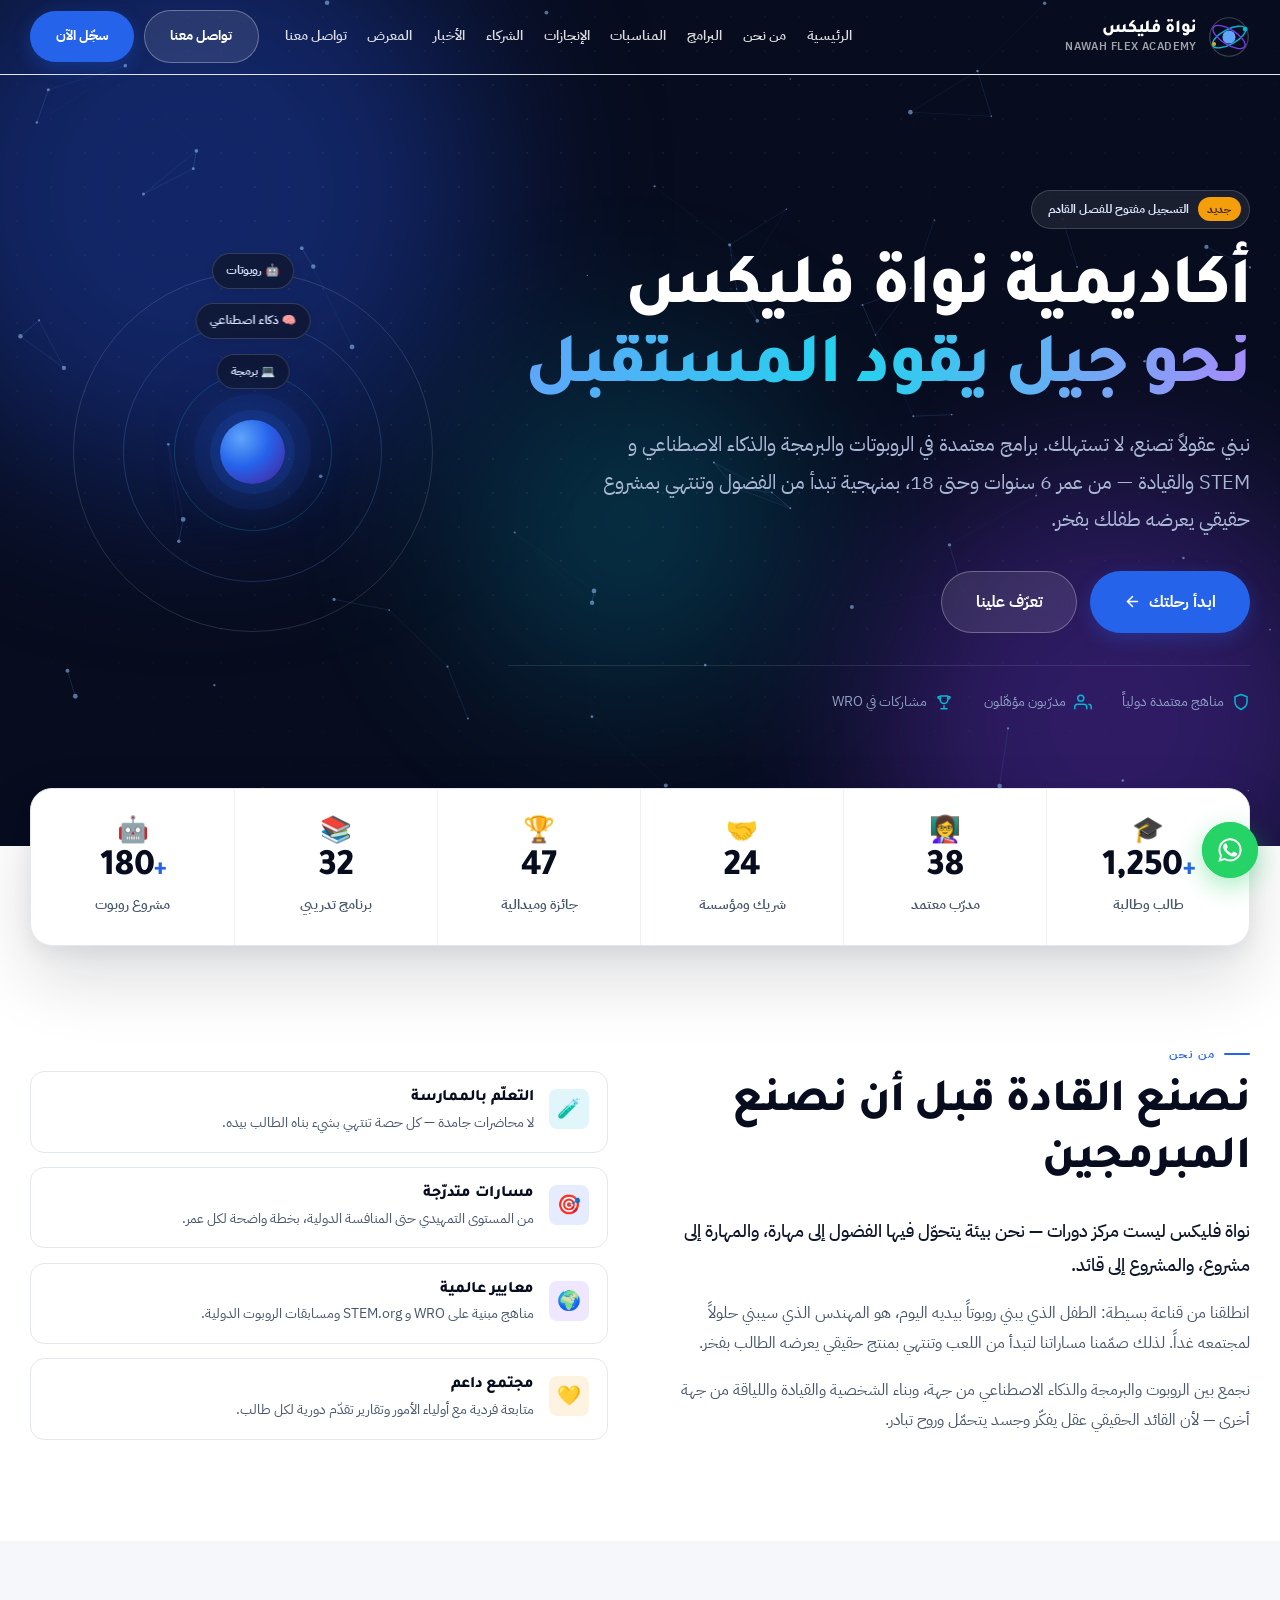
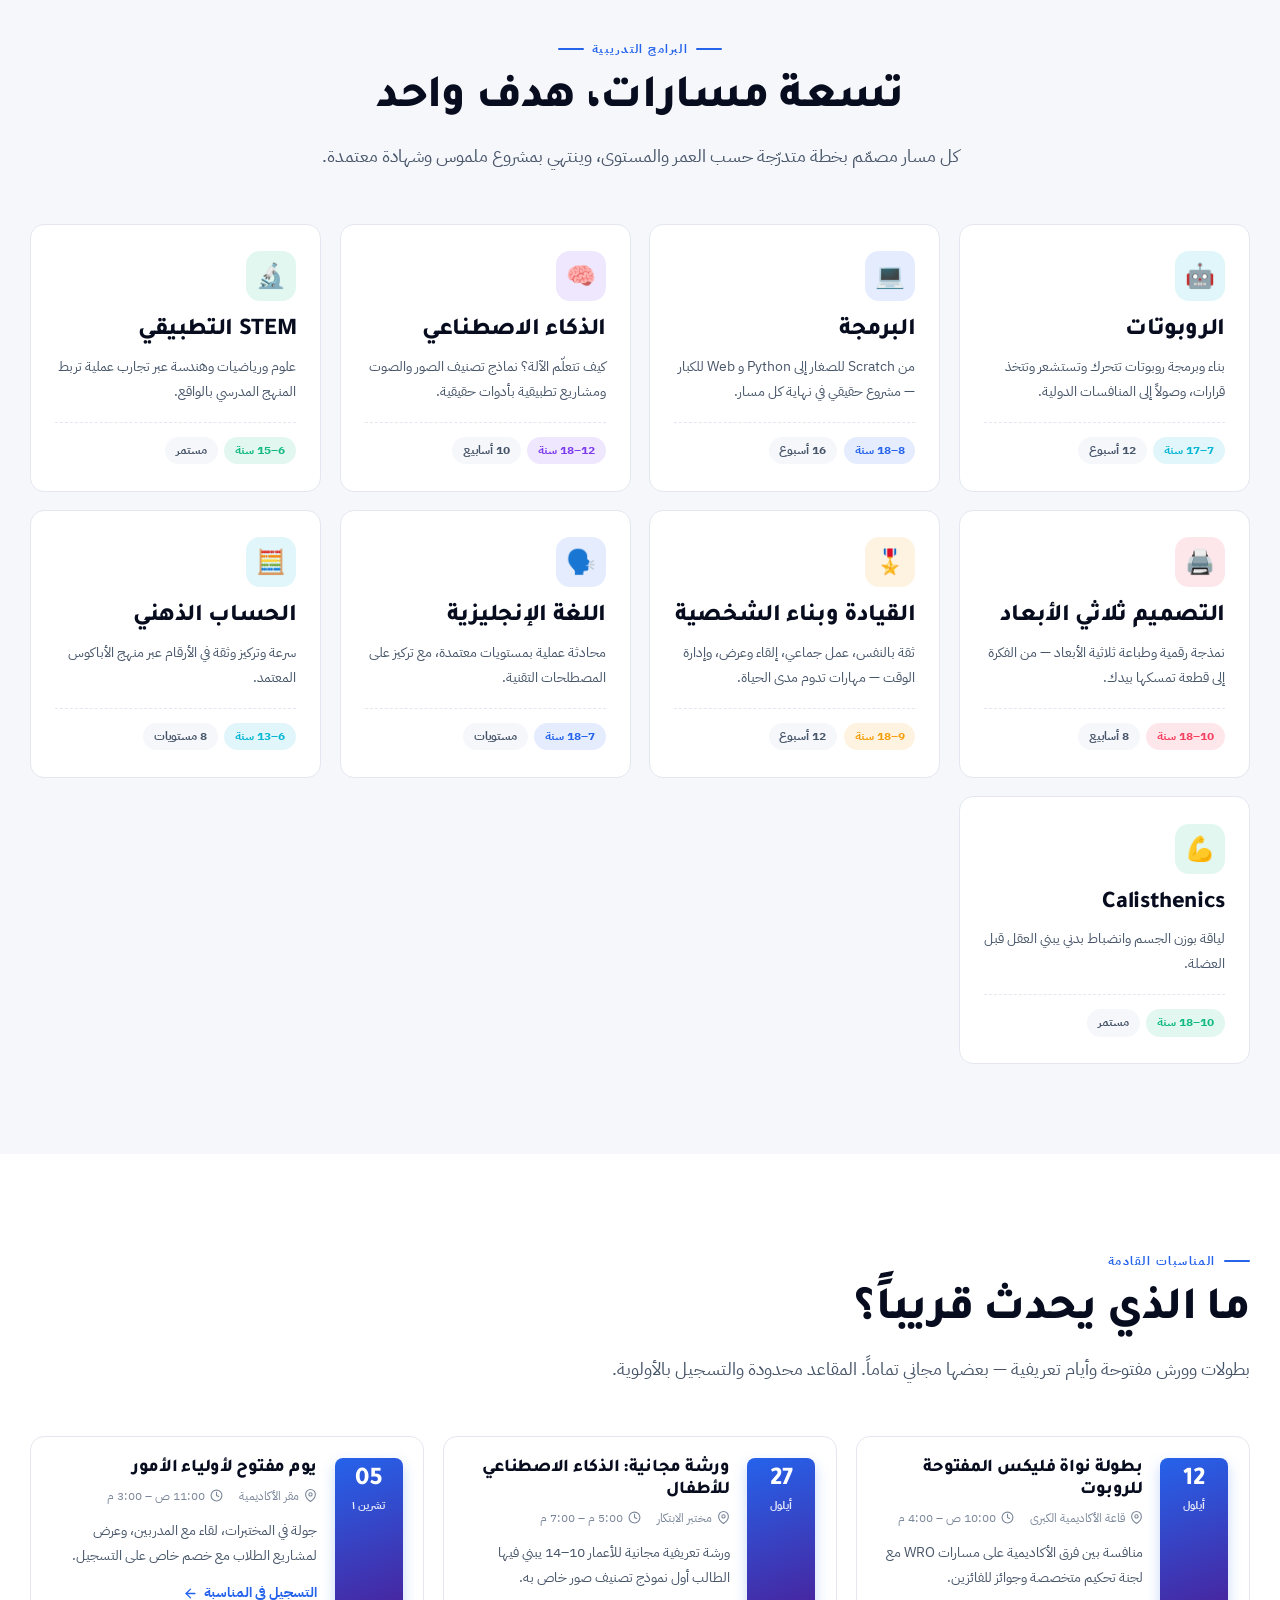
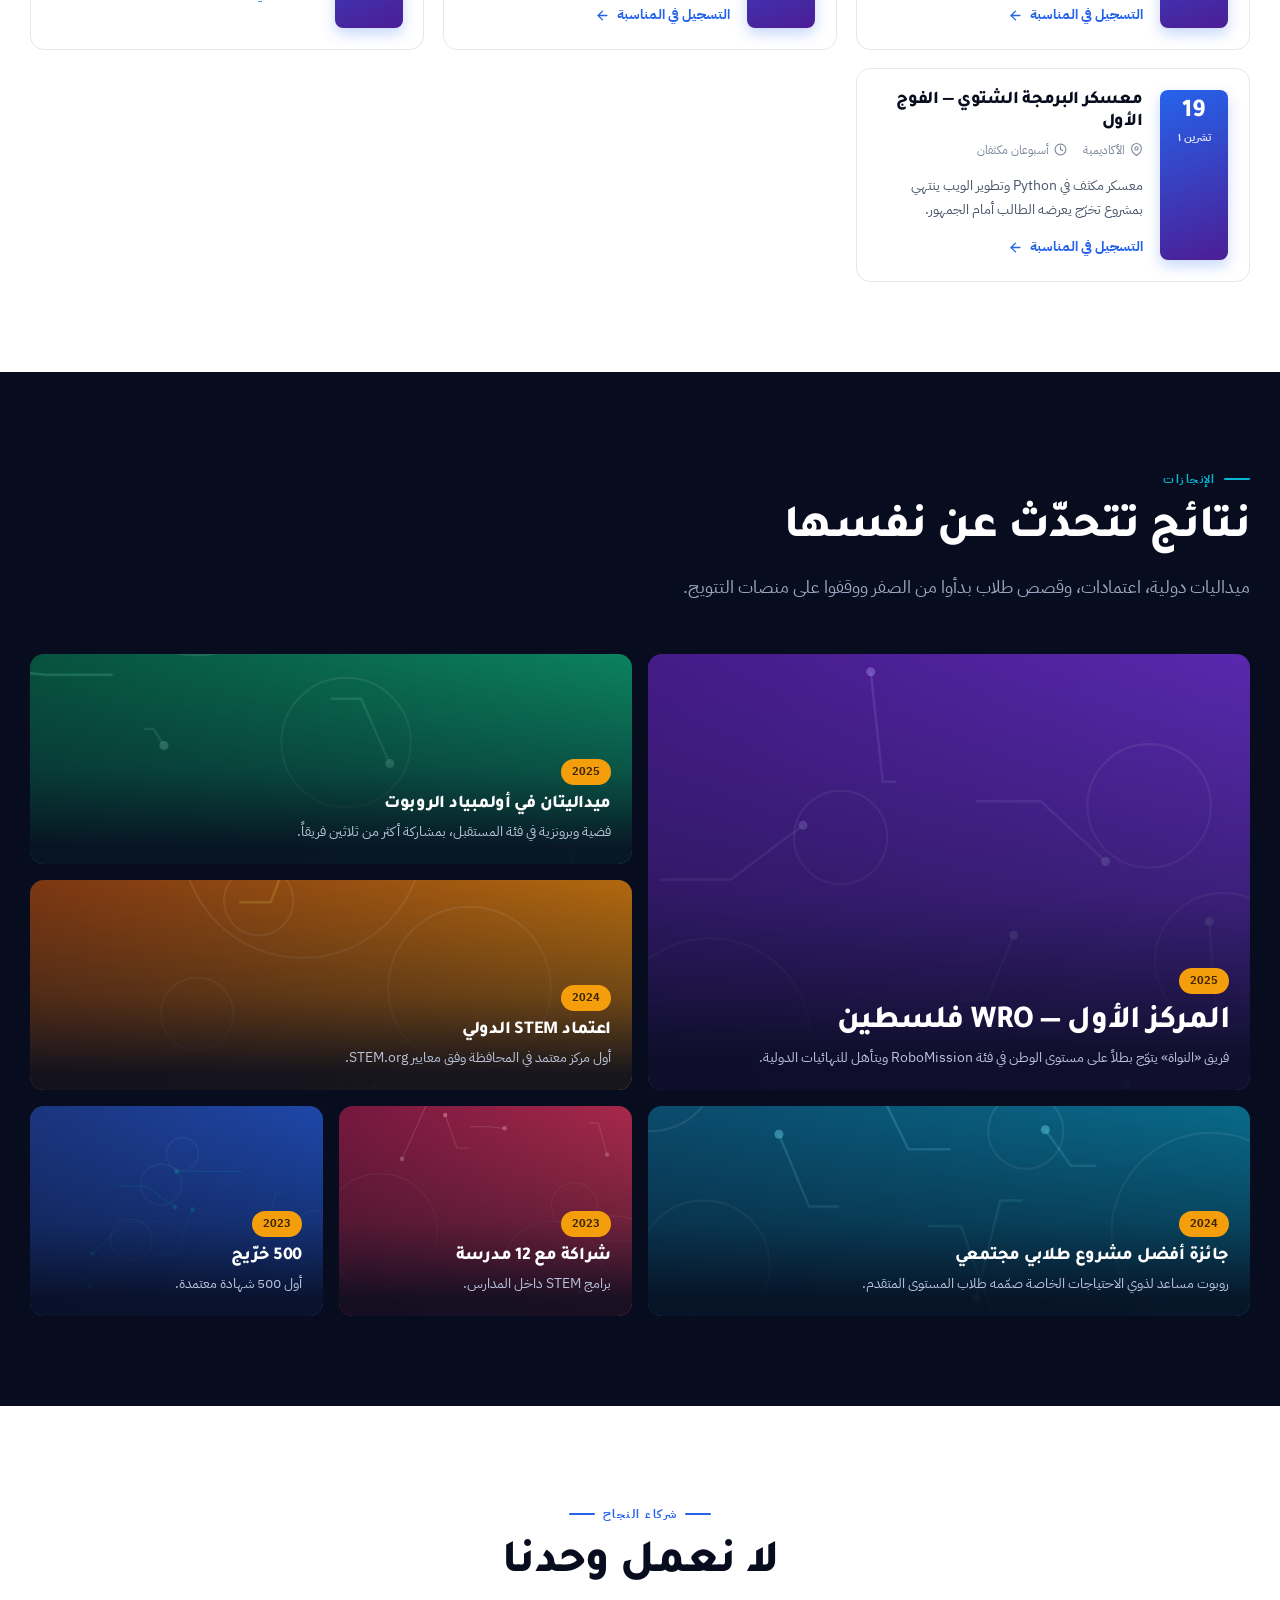
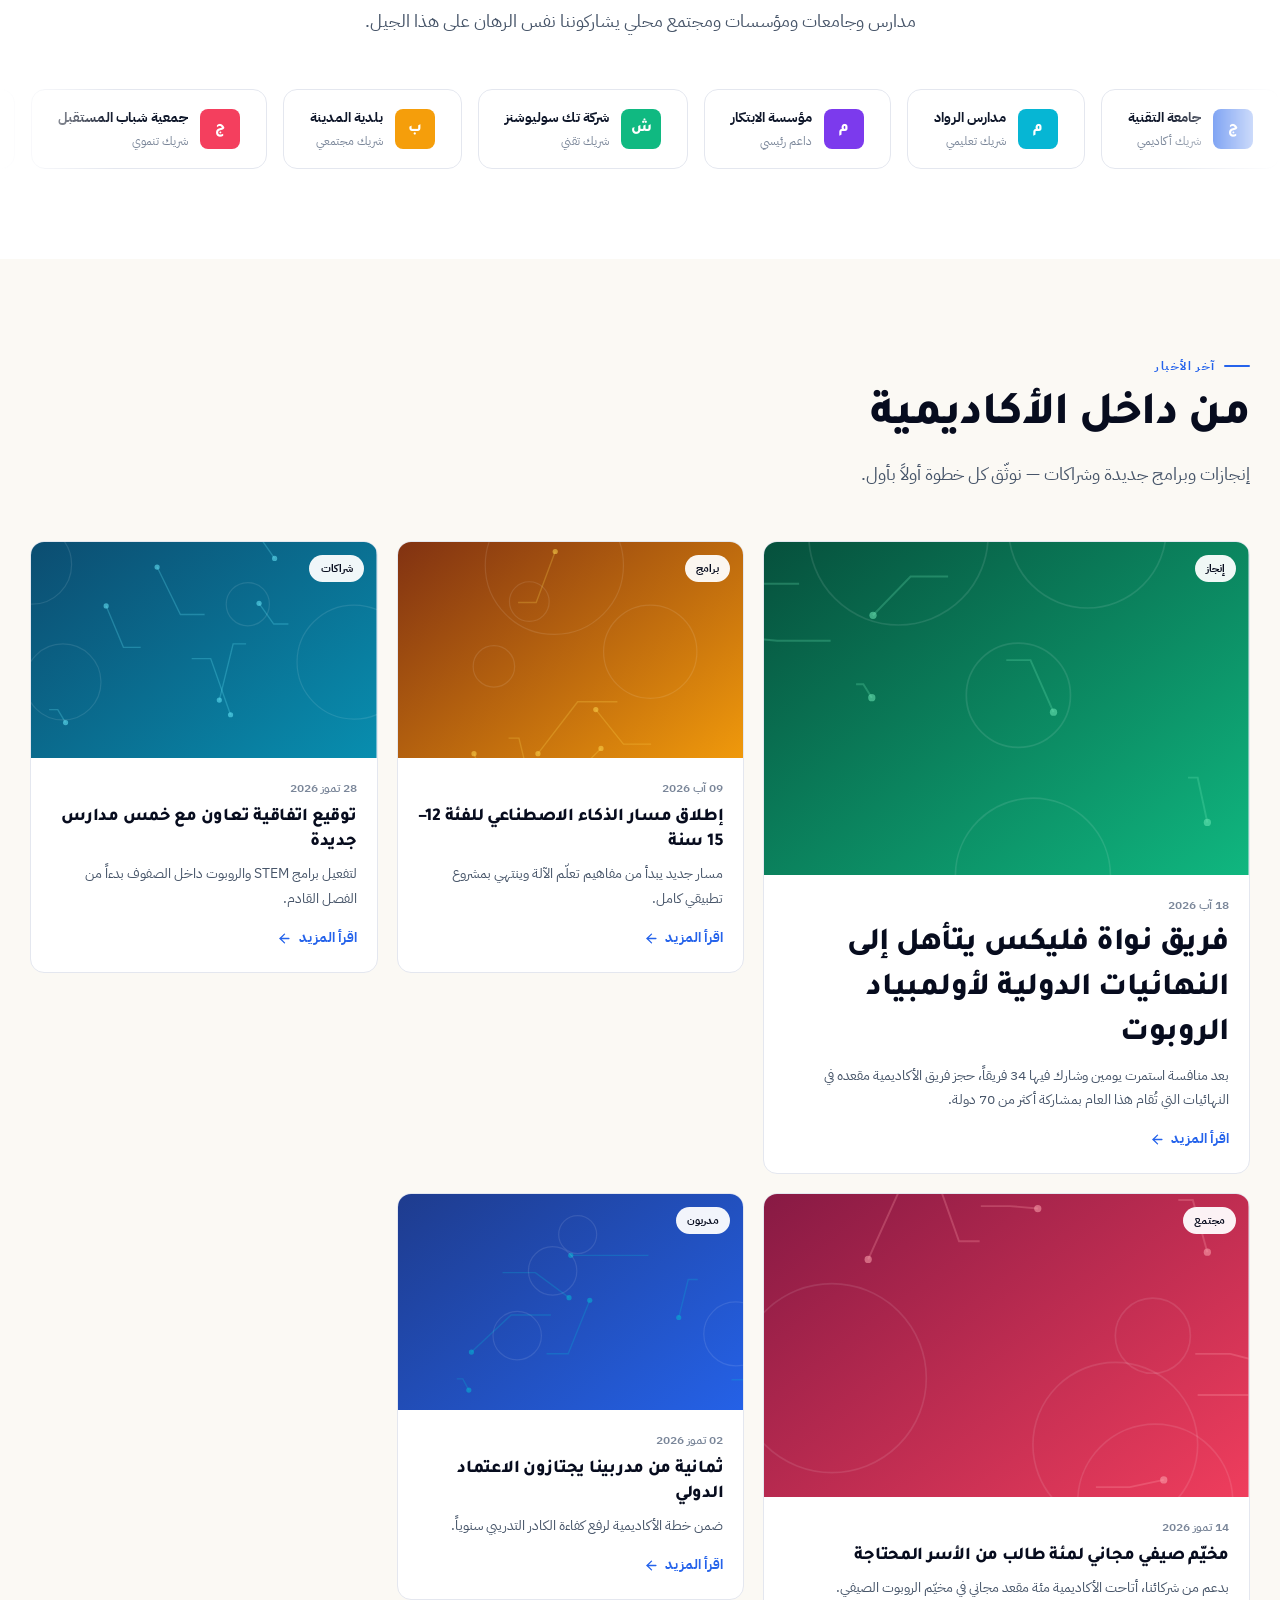
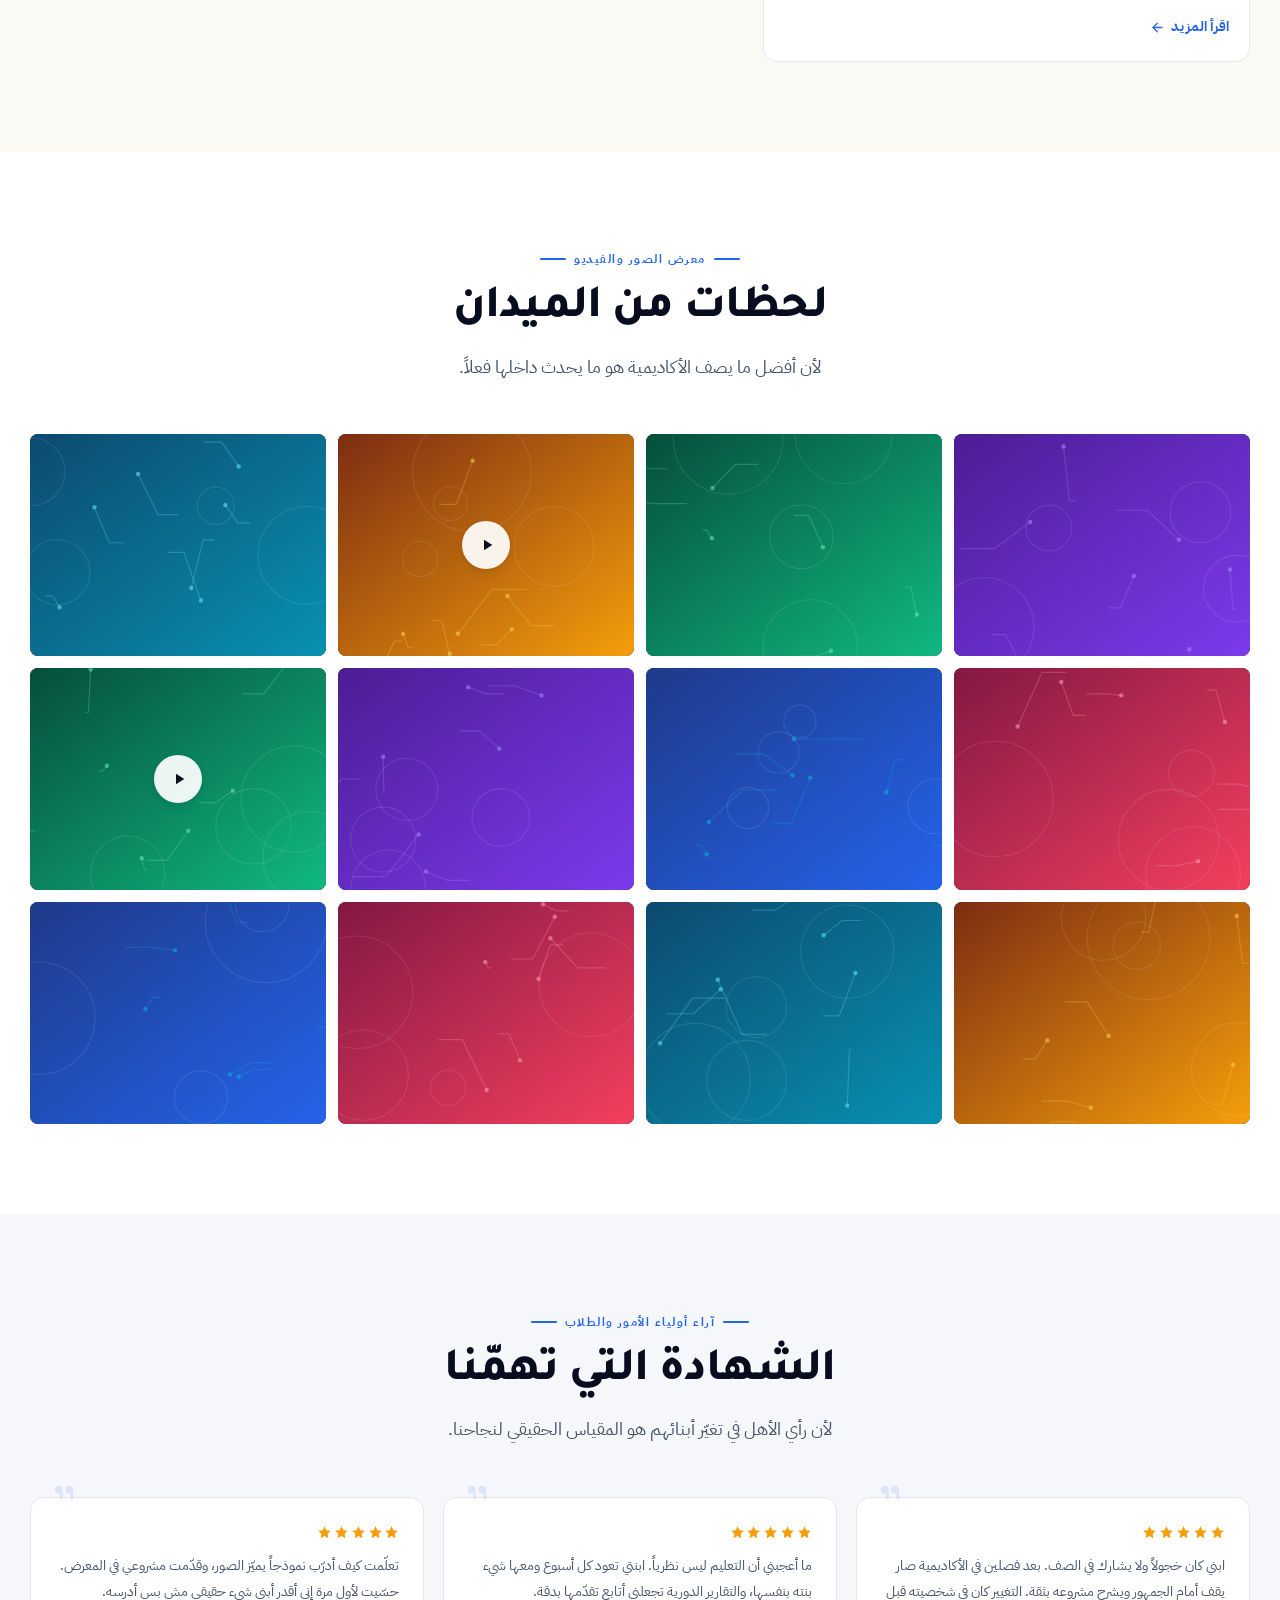
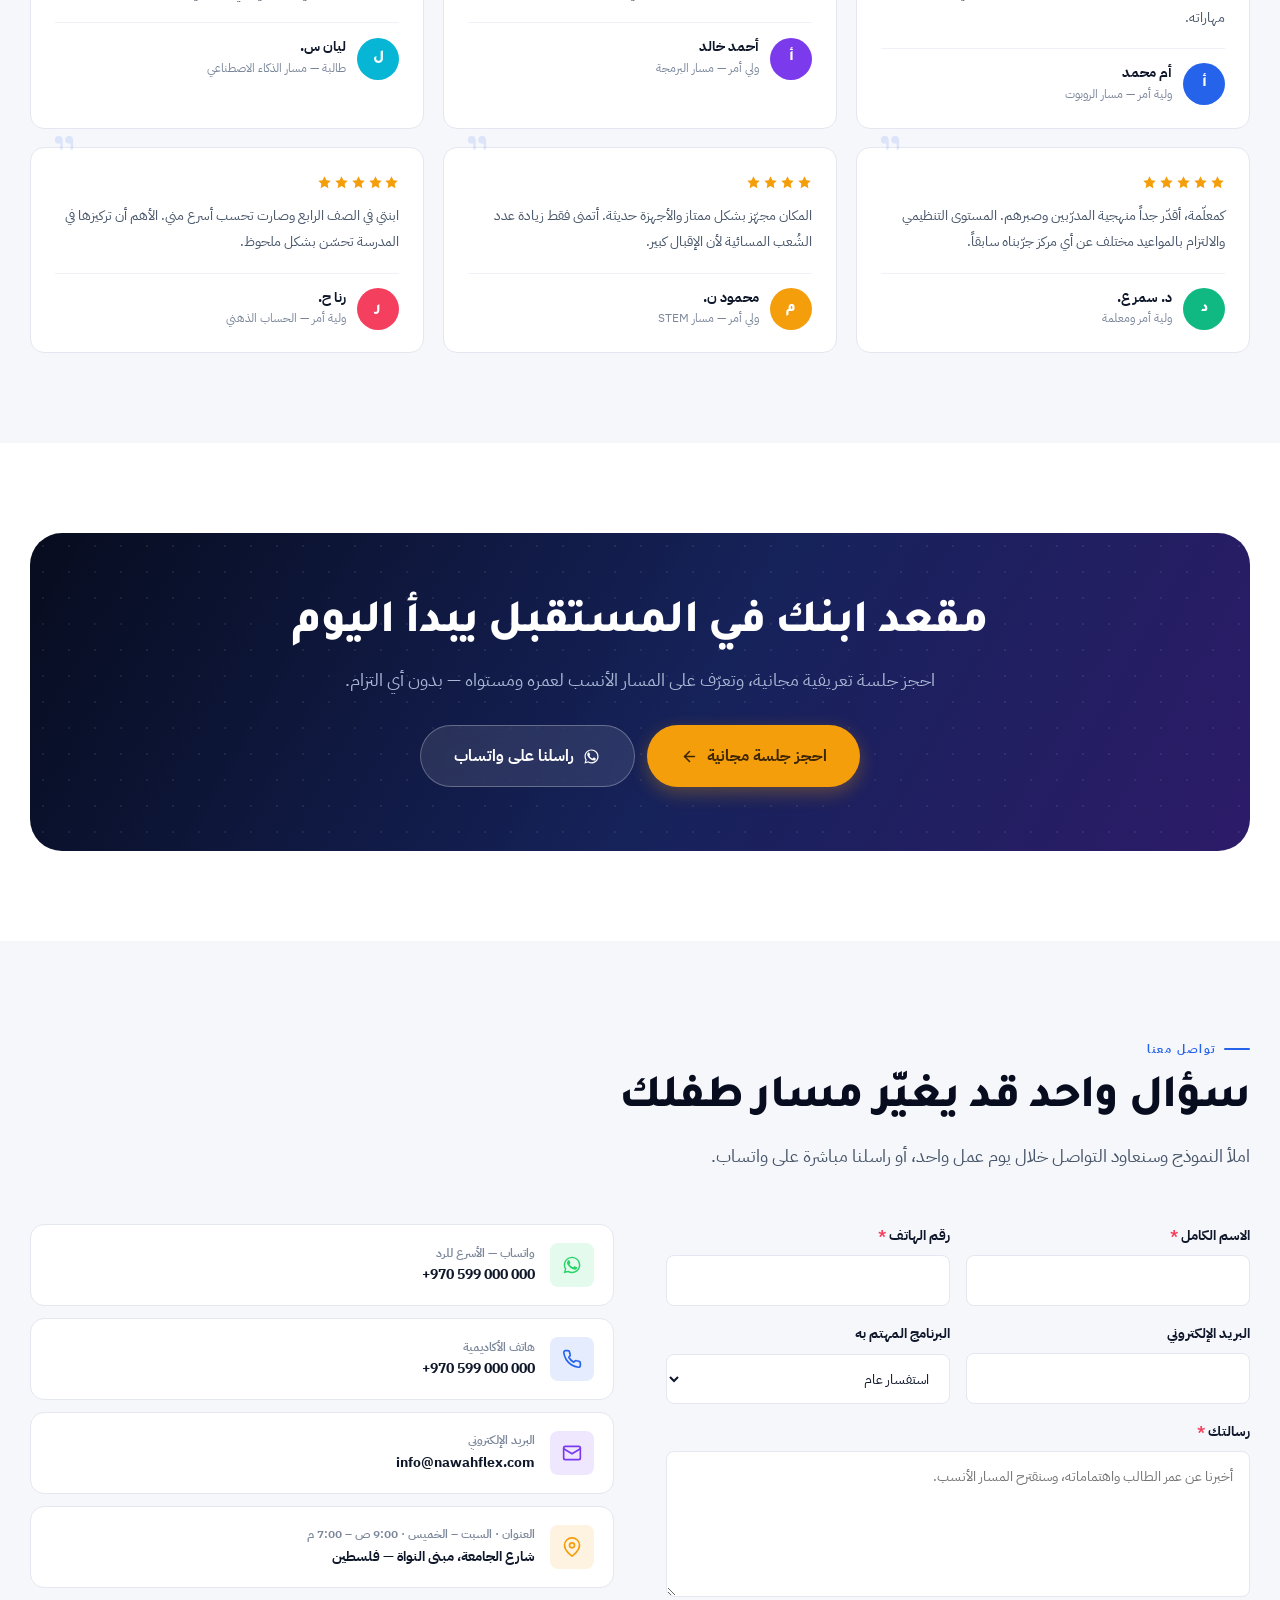
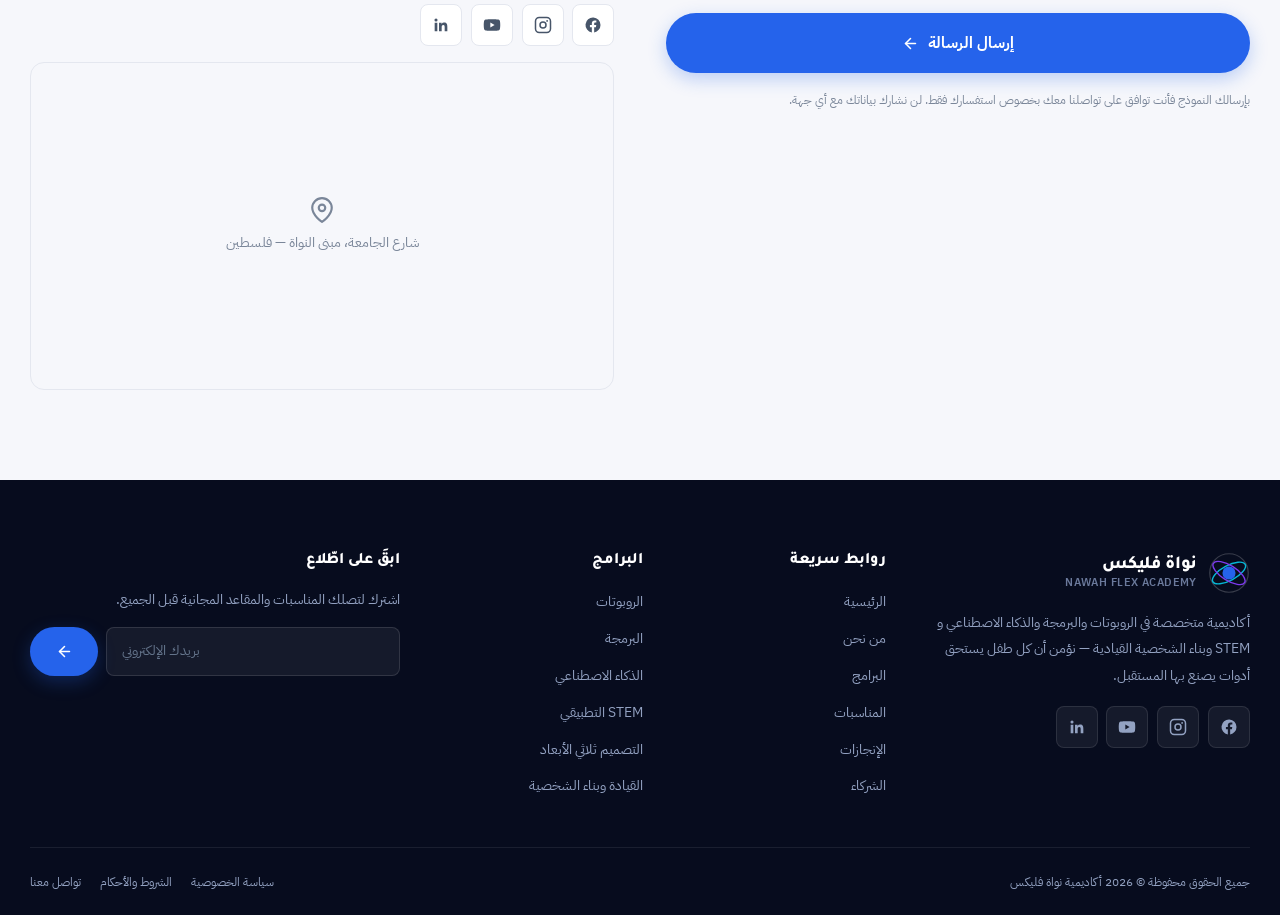
==== site/index.html @ 78dfb11b "feat: الموقع التعريفي لأكاديمية نواة فليكس واجهة تعريفية عربية (RTL) بروح المجلة، مبنية بـ HTML/CSS/" ====
<!DOCTYPE html>
<html lang="ar" dir="rtl">
<head>
<meta charset="UTF-8">
<meta name="viewport" content="width=device-width, initial-scale=1, viewport-fit=cover">
<meta name="theme-color" content="#070C1E">

<title>أكاديمية نواة فليكس — الروبوت والبرمجة والذكاء الاصطناعي وصناعة القادة</title>
<meta name="description" content="أكاديمية نواة فليكس: برامج تدريبية معتمدة في الروبوتات والبرمجة والذكاء الاصطناعي و STEM والقيادة للأعمار 6–18 سنة. تعلّم بالممارسة، مسارات متدرّجة، ومشاركات في المسابقات الدولية.">
<meta name="keywords" content="أكاديمية نواة فليكس, روبوت للأطفال, تعليم البرمجة, الذكاء الاصطناعي للأطفال, STEM, WRO, الحساب الذهني, دورات تدريبية">
<link rel="canonical" href="https://nawahflex.com/">

<!-- المشاركة على واتساب وفيسبوك -->
<meta property="og:type" content="website">
<meta property="og:site_name" content="أكاديمية نواة فليكس">
<meta property="og:locale" content="ar_AR">
<meta property="og:title" content="أكاديمية نواة فليكس — نحو جيل يقود المستقبل">
<meta property="og:description" content="برامج معتمدة في الروبوتات والبرمجة والذكاء الاصطناعي والقيادة للأعمار 6–18 سنة.">
<meta property="og:url" content="https://nawahflex.com/">
<meta property="og:image" content="https://nawahflex.com/assets/og-cover.png">
<meta property="og:image:width" content="1200">
<meta property="og:image:height" content="630">
<meta name="twitter:card" content="summary_large_image">

<link rel="icon" href="assets/favicon.svg" type="image/svg+xml">
<link rel="apple-touch-icon" href="assets/favicon.svg">
<link rel="manifest" href="manifest.webmanifest">

<link rel="preconnect" href="https://fonts.googleapis.com">
<link rel="preconnect" href="https://fonts.gstatic.com" crossorigin>
<link href="https://fonts.googleapis.com/css2?family=IBM+Plex+Sans+Arabic:wght@300;400;500;600;700&family=Tajawal:wght@500;700;800;900&display=swap" rel="stylesheet">

<link rel="stylesheet" href="css/tokens.css">
<link rel="stylesheet" href="css/style.css">

<!-- بيانات منظّمة لمحركات البحث -->
<script type="application/ld+json">
{
  "@context": "https://schema.org",
  "@type": "EducationalOrganization",
  "name": "أكاديمية نواة فليكس",
  "alternateName": "Nawah Flex Academy",
  "url": "https://nawahflex.com/",
  "logo": "https://nawahflex.com/assets/favicon.svg",
  "description": "أكاديمية متخصصة في الروبوتات والبرمجة والذكاء الاصطناعي و STEM والقيادة للأعمار 6–18 سنة.",
  "slogan": "نحو جيل يقود المستقبل بالتكنولوجيا والابتكار"
}
</script>
</head>
<body>

<!-- ===== مكتبة الأيقونات ===== -->
<svg style="position:absolute;width:0;height:0;overflow:hidden" aria-hidden="true">
  <defs>
    <symbol id="i-arrow" viewBox="0 0 24 24" fill="none" stroke="currentColor" stroke-width="2.2" stroke-linecap="round" stroke-linejoin="round"><line x1="19" y1="12" x2="5" y2="12"/><polyline points="12 19 5 12 12 5"/></symbol>
    <symbol id="i-check" viewBox="0 0 24 24" fill="none" stroke="currentColor" stroke-width="2.4" stroke-linecap="round" stroke-linejoin="round"><polyline points="20 6 9 17 4 12"/></symbol>
    <symbol id="i-star" viewBox="0 0 24 24" fill="currentColor"><path d="M12 2l3.09 6.26L22 9.27l-5 4.87 1.18 6.88L12 17.77l-6.18 3.25L7 14.14 2 9.27l6.91-1.01L12 2z"/></symbol>
    <symbol id="i-pin" viewBox="0 0 24 24" fill="none" stroke="currentColor" stroke-width="2" stroke-linecap="round" stroke-linejoin="round"><path d="M21 10c0 7-9 13-9 13s-9-6-9-13a9 9 0 0 1 18 0z"/><circle cx="12" cy="10" r="3"/></symbol>
    <symbol id="i-clock" viewBox="0 0 24 24" fill="none" stroke="currentColor" stroke-width="2" stroke-linecap="round" stroke-linejoin="round"><circle cx="12" cy="12" r="10"/><polyline points="12 6 12 12 16 14"/></symbol>
    <symbol id="i-phone" viewBox="0 0 24 24" fill="none" stroke="currentColor" stroke-width="2" stroke-linecap="round" stroke-linejoin="round"><path d="M22 16.92v3a2 2 0 0 1-2.18 2 19.79 19.79 0 0 1-8.63-3.07 19.5 19.5 0 0 1-6-6 19.79 19.79 0 0 1-3.07-8.67A2 2 0 0 1 4.11 2h3a2 2 0 0 1 2 1.72c.13.96.35 1.9.66 2.81a2 2 0 0 1-.45 2.11L8.09 9.91a16 16 0 0 0 6 6l1.27-1.27a2 2 0 0 1 2.11-.45c.91.31 1.85.53 2.81.66A2 2 0 0 1 22 16.92z"/></symbol>
    <symbol id="i-mail" viewBox="0 0 24 24" fill="none" stroke="currentColor" stroke-width="2" stroke-linecap="round" stroke-linejoin="round"><rect x="2" y="4" width="20" height="16" rx="2"/><path d="m22 7-10 6L2 7"/></symbol>
    <symbol id="i-wa" viewBox="0 0 24 24" fill="currentColor"><path d="M17.47 14.38c-.3-.15-1.75-.86-2.02-.96-.27-.1-.47-.15-.67.15s-.77.96-.94 1.16c-.17.2-.35.22-.64.07-.3-.15-1.25-.46-2.38-1.47-.88-.78-1.47-1.75-1.65-2.05-.17-.3-.02-.46.13-.61.13-.13.3-.35.45-.52.15-.17.2-.3.3-.5.1-.2.05-.37-.03-.52-.07-.15-.67-1.6-.91-2.2-.24-.58-.49-.5-.67-.51h-.57c-.2 0-.52.07-.79.37s-1.04 1.02-1.04 2.48 1.07 2.88 1.22 3.08c.15.2 2.1 3.2 5.08 4.49.71.3 1.26.49 1.69.63.71.22 1.36.19 1.87.12.57-.09 1.75-.72 2-1.41.25-.7.25-1.29.17-1.41-.07-.13-.27-.2-.57-.35zM12.04 2C6.58 2 2.13 6.45 2.13 11.91c0 1.75.46 3.45 1.32 4.95L2 22l5.25-1.38a9.87 9.87 0 0 0 4.79 1.22h.01c5.46 0 9.91-4.45 9.91-9.91S17.5 2 12.04 2zm0 18.15h-.01a8.2 8.2 0 0 1-4.19-1.15l-.3-.18-3.12.82.83-3.04-.2-.31a8.19 8.19 0 0 1-1.26-4.38c0-4.54 3.7-8.24 8.25-8.24a8.24 8.24 0 0 1 0 16.48z"/></symbol>
    <symbol id="i-fb" viewBox="0 0 24 24" fill="currentColor"><path d="M22 12a10 10 0 1 0-11.56 9.88v-6.99H7.9V12h2.54V9.8c0-2.5 1.49-3.89 3.77-3.89 1.09 0 2.24.2 2.24.2v2.46h-1.26c-1.24 0-1.63.77-1.63 1.56V12h2.78l-.45 2.89h-2.33v6.99A10 10 0 0 0 22 12z"/></symbol>
    <symbol id="i-ig" viewBox="0 0 24 24" fill="none" stroke="currentColor" stroke-width="2"><rect x="2" y="2" width="20" height="20" rx="5"/><circle cx="12" cy="12" r="4"/><circle cx="17.5" cy="6.5" r="1.2" fill="currentColor" stroke="none"/></symbol>
    <symbol id="i-yt" viewBox="0 0 24 24" fill="currentColor"><path d="M23 12s0-3.5-.45-5.18a2.9 2.9 0 0 0-2.04-2.05C18.83 4.32 12 4.32 12 4.32s-6.83 0-8.51.45a2.9 2.9 0 0 0-2.04 2.05C1 8.5 1 12 1 12s0 3.5.45 5.18a2.9 2.9 0 0 0 2.04 2.05c1.68.45 8.51.45 8.51.45s6.83 0 8.51-.45a2.9 2.9 0 0 0 2.04-2.05C23 15.5 23 12 23 12zM9.75 15.27V8.73L15.5 12z"/></symbol>
    <symbol id="i-li" viewBox="0 0 24 24" fill="currentColor"><path d="M20.45 20.45h-3.56v-5.57c0-1.33-.02-3.04-1.85-3.04-1.85 0-2.14 1.45-2.14 2.94v5.67H9.35V9h3.41v1.56h.05a3.74 3.74 0 0 1 3.37-1.85c3.6 0 4.27 2.37 4.27 5.46zM5.34 7.43a2.06 2.06 0 1 1 0-4.13 2.06 2.06 0 0 1 0 4.13zM7.12 20.45H3.55V9h3.57z"/></symbol>
    <symbol id="i-play" viewBox="0 0 24 24" fill="currentColor"><path d="M8 5v14l11-7z"/></symbol>
    <symbol id="i-x" viewBox="0 0 24 24" fill="none" stroke="currentColor" stroke-width="2.2" stroke-linecap="round"><line x1="18" y1="6" x2="6" y2="18"/><line x1="6" y1="6" x2="18" y2="18"/></symbol>
    <symbol id="i-shield" viewBox="0 0 24 24" fill="none" stroke="currentColor" stroke-width="2" stroke-linecap="round" stroke-linejoin="round"><path d="M12 22s8-4 8-10V5l-8-3-8 3v7c0 6 8 10 8 10z"/></symbol>
    <symbol id="i-users" viewBox="0 0 24 24" fill="none" stroke="currentColor" stroke-width="2" stroke-linecap="round" stroke-linejoin="round"><path d="M17 21v-2a4 4 0 0 0-4-4H5a4 4 0 0 0-4 4v2"/><circle cx="9" cy="7" r="4"/><path d="M23 21v-2a4 4 0 0 0-3-3.87"/></symbol>
    <symbol id="i-trophy" viewBox="0 0 24 24" fill="none" stroke="currentColor" stroke-width="2" stroke-linecap="round" stroke-linejoin="round"><path d="M8 21h8M12 17v4M7 4h10v5a5 5 0 0 1-10 0z"/><path d="M17 5h3a3 3 0 0 1-3 3M7 5H4a3 3 0 0 0 3 3"/></symbol>
  </defs>
</svg>

<!-- ===== الترويسة ===== -->
<header class="header" id="header">
  <div class="header__in">
    <a href="#home" class="brand" aria-label="أكاديمية نواة فليكس — الصفحة الرئيسية">
      <svg class="brand__mark" viewBox="0 0 48 48" fill="none" aria-hidden="true">
        <circle cx="24" cy="24" r="22" stroke="currentColor" stroke-opacity=".22" stroke-width="1.4"/>
        <ellipse cx="24" cy="24" rx="21" ry="8.5" stroke="#06B6D4" stroke-width="1.6" transform="rotate(-28 24 24)"/>
        <ellipse cx="24" cy="24" rx="21" ry="8.5" stroke="#7C3AED" stroke-width="1.6" transform="rotate(32 24 24)"/>
        <circle cx="24" cy="24" r="7.5" fill="url(#lg)"/>
        <circle cx="42.5" cy="15" r="2.6" fill="#06B6D4"/>
        <circle cx="7" cy="32" r="2.2" fill="#F59E0B"/>
        <defs><linearGradient id="lg" x1="17" y1="17" x2="31" y2="31"><stop stop-color="#60A5FA"/><stop offset="1" stop-color="#2563EB"/></linearGradient></defs>
      </svg>
      <span class="brand__text">
        <span class="brand__name">نواة فليكس</span>
        <span class="brand__tag">NAWAH FLEX ACADEMY</span>
      </span>
    </a>

    <nav class="nav" id="mainNav" aria-label="التنقّل الرئيسي"><ul></ul></nav>

    <div class="header__cta">
      <a href="#contact" class="btn btn--ghost">تواصل معنا</a>
      <a href="#contact" class="btn btn--primary">سجّل الآن</a>
    </div>

    <button class="burger" id="burger" aria-label="القائمة" aria-expanded="false" aria-controls="mobileNav">
      <span></span><span></span><span></span>
    </button>
  </div>
</header>
<div class="mobile-nav" id="mobileNav">
  <ul></ul>
  <div class="mobile-nav__cta">
    <a href="#contact" class="btn btn--primary btn--lg">سجّل الآن</a>
    <a href="#contact" class="btn btn--ghost btn--lg">تواصل معنا</a>
  </div>
</div>

<main>

<!-- ===== الهيرو ===== -->
<section class="hero" id="home">
  <div class="hero__glow hero__glow--1"></div>
  <div class="hero__glow hero__glow--2"></div>
  <div class="hero__glow hero__glow--3"></div>
  <canvas id="heroCanvas" aria-hidden="true"></canvas>

  <div class="hero__in">
    <div class="hero__copy">
      <span class="hero__badge"><b>جديد</b> التسجيل مفتوح للفصل القادم</span>
      <h1>أكاديمية نواة فليكس<br><span class="grad">نحو جيل يقود المستقبل</span></h1>
      <p class="hero__lead">
        نبني عقولاً تصنع، لا تستهلك. برامج معتمدة في الروبوتات والبرمجة والذكاء الاصطناعي
        و STEM والقيادة — من عمر 6 سنوات وحتى 18، بمنهجية تبدأ من الفضول وتنتهي بمشروع
        حقيقي يعرضه طفلك بفخر.
      </p>
      <div class="hero__actions">
        <a href="#contact" class="btn btn--primary btn--lg">ابدأ رحلتك<svg><use href="#i-arrow"/></svg></a>
        <a href="#about" class="btn btn--glass btn--lg">تعرّف علينا</a>
      </div>
      <div class="hero__trust">
        <div><svg><use href="#i-shield"/></svg> مناهج معتمدة دولياً</div>
        <div><svg><use href="#i-users"/></svg> مدرّبون مؤهّلون</div>
        <div><svg><use href="#i-trophy"/></svg> مشاركات في WRO</div>
      </div>
    </div>

    <div class="orbit" aria-hidden="true">
      <div class="orbit__ring"></div>
      <div class="orbit__ring orbit__ring--2"></div>
      <div class="orbit__ring orbit__ring--3"></div>
      <div class="orbit__spin"><div class="orbit__chip"><span>🤖 روبوتات</span></div></div>
      <div class="orbit__spin orbit__spin--2"><div class="orbit__chip"><span>🧠 ذكاء اصطناعي</span></div></div>
      <div class="orbit__spin orbit__spin--3"><div class="orbit__chip"><span>💻 برمجة</span></div></div>
      <div class="orbit__core"></div>
    </div>
  </div>
</section>

<!-- ===== الإحصائيات ===== -->
<section class="stats" aria-label="أرقام الأكاديمية">
  <div class="page"><div class="stats__grid" id="statsGrid"></div></div>
</section>

<!-- ===== من نحن ===== -->
<section class="section" id="about">
  <div class="page">
    <div class="about__grid">
      <div class="about__text reveal">
        <div class="head" style="margin-bottom:1.5rem">
          <span class="eyebrow">من نحن</span>
          <h2>نصنع القادة قبل أن نصنع المبرمجين</h2>
        </div>
        <p class="lead" id="aboutLead"></p>
        <div id="aboutBody"></div>
      </div>
      <div class="pillars reveal-stagger" id="pillars"></div>
    </div>
  </div>
</section>

<!-- ===== البرامج ===== -->
<section class="section section--alt" id="programs">
  <div class="page">
    <div class="head head--center reveal">
      <span class="eyebrow">البرامج التدريبية</span>
      <h2>تسعة مسارات، هدف واحد</h2>
      <p>كل مسار مصمّم بخطة متدرّجة حسب العمر والمستوى، وينتهي بمشروع ملموس وشهادة معتمدة.</p>
    </div>
    <div class="programs__grid reveal-stagger" id="programsGrid"></div>
  </div>
</section>

<!-- ===== المناسبات ===== -->
<section class="section" id="events">
  <div class="page">
    <div class="head reveal">
      <span class="eyebrow">المناسبات القادمة</span>
      <h2>ما الذي يحدث قريباً؟</h2>
      <p>بطولات وورش مفتوحة وأيام تعريفية — بعضها مجاني تماماً. المقاعد محدودة والتسجيل بالأولوية.</p>
    </div>
    <div class="events__grid reveal-stagger" id="eventsGrid"></div>
  </div>
</section>

<!-- ===== الإنجازات ===== -->
<section class="section section--dark" id="achievements">
  <div class="page">
    <div class="head reveal">
      <span class="eyebrow">الإنجازات</span>
      <h2>نتائج تتحدّث عن نفسها</h2>
      <p>ميداليات دولية، اعتمادات، وقصص طلاب بدأوا من الصفر ووقفوا على منصات التتويج.</p>
    </div>
    <div class="ach__grid reveal-stagger" id="achGrid"></div>
  </div>
</section>

<!-- ===== الشركاء ===== -->
<section class="section" id="partners">
  <div class="page">
    <div class="head head--center reveal">
      <span class="eyebrow">شركاء النجاح</span>
      <h2>لا نعمل وحدنا</h2>
      <p>مدارس وجامعات ومؤسسات ومجتمع محلي يشاركوننا نفس الرهان على هذا الجيل.</p>
    </div>
  </div>
  <div class="marquee reveal"><div class="marquee__track" id="partnersTrack"></div></div>
</section>

<!-- ===== الأخبار ===== -->
<section class="section section--warm" id="news">
  <div class="page">
    <div class="head reveal">
      <span class="eyebrow">آخر الأخبار</span>
      <h2>من داخل الأكاديمية</h2>
      <p>إنجازات وبرامج جديدة وشراكات — نوثّق كل خطوة أولاً بأول.</p>
    </div>
    <div class="news__grid reveal-stagger" id="newsGrid"></div>
  </div>
</section>

<!-- ===== المعرض ===== -->
<section class="section" id="gallery">
  <div class="page">
    <div class="head head--center reveal">
      <span class="eyebrow">معرض الصور والفيديو</span>
      <h2>لحظات من الميدان</h2>
      <p>لأن أفضل ما يصف الأكاديمية هو ما يحدث داخلها فعلاً.</p>
    </div>
    <div class="gallery__grid reveal-stagger" id="galleryGrid"></div>
  </div>
</section>

<!-- ===== آراء الأهالي ===== -->
<section class="section section--alt" id="testimonials">
  <div class="page">
    <div class="head head--center reveal">
      <span class="eyebrow">آراء أولياء الأمور والطلاب</span>
      <h2>الشهادة التي تهمّنا</h2>
      <p>لأن رأي الأهل في تغيّر أبنائهم هو المقياس الحقيقي لنجاحنا.</p>
    </div>
    <div class="quotes reveal-stagger" id="quotesGrid"></div>
  </div>
</section>

<!-- ===== الدعوة للتسجيل ===== -->
<section class="section">
  <div class="page">
    <div class="cta reveal">
      <h2>مقعد ابنك في المستقبل يبدأ اليوم</h2>
      <p>احجز جلسة تعريفية مجانية، وتعرّف على المسار الأنسب لعمره ومستواه — بدون أي التزام.</p>
      <div class="cta__actions">
        <a href="#contact" class="btn btn--accent btn--lg">احجز جلسة مجانية<svg><use href="#i-arrow"/></svg></a>
        <a href="#" class="btn btn--glass btn--lg" id="ctaWhatsapp"><svg><use href="#i-wa"/></svg> راسلنا على واتساب</a>
      </div>
    </div>
  </div>
</section>

<!-- ===== التواصل ===== -->
<section class="section section--alt" id="contact">
  <div class="page">
    <div class="head reveal">
      <span class="eyebrow">تواصل معنا</span>
      <h2>سؤال واحد قد يغيّر مسار طفلك</h2>
      <p>املأ النموذج وسنعاود التواصل خلال يوم عمل واحد، أو راسلنا مباشرة على واتساب.</p>
    </div>

    <div class="contact__grid">
      <form class="form reveal" id="contactForm" novalidate>
        <div class="field--row">
          <div class="field">
            <label for="f-name">الاسم الكامل <span>*</span></label>
            <input type="text" id="f-name" name="name" autocomplete="name" required>
            <span class="field__err">الرجاء إدخال الاسم</span>
          </div>
          <div class="field">
            <label for="f-phone">رقم الهاتف <span>*</span></label>
            <input type="tel" id="f-phone" name="phone" inputmode="tel" autocomplete="tel" dir="ltr" required>
            <span class="field__err">الرجاء إدخال رقم هاتف صحيح</span>
          </div>
        </div>
        <div class="field--row">
          <div class="field">
            <label for="f-email">البريد الإلكتروني</label>
            <input type="email" id="f-email" name="email" autocomplete="email" dir="ltr">
            <span class="field__err">صيغة البريد غير صحيحة</span>
          </div>
          <div class="field">
            <label for="f-interest">البرنامج المهتم به</label>
            <select id="f-interest" name="interest"></select>
          </div>
        </div>
        <div class="field">
          <label for="f-message">رسالتك <span>*</span></label>
          <textarea id="f-message" name="message" rows="5" required placeholder="أخبرنا عن عمر الطالب واهتماماته، وسنقترح المسار الأنسب."></textarea>
          <span class="field__err">الرجاء كتابة رسالتك</span>
        </div>
        <!-- فخ للبوتات — مخفي عن المستخدم -->
        <input type="text" name="company" tabindex="-1" autocomplete="off" aria-hidden="true"
               style="position:absolute;inset-inline-start:-9999px;opacity:0;height:0;width:0">
        <div class="form__status" id="formStatus" role="status" aria-live="polite"></div>
        <button type="submit" class="btn btn--primary btn--lg" id="formSubmit">
          إرسال الرسالة <svg><use href="#i-arrow"/></svg>
        </button>
        <p class="form__note">بإرسالك النموذج فأنت توافق على تواصلنا معك بخصوص استفسارك فقط. لن نشارك بياناتك مع أي جهة.</p>
      </form>

      <div class="reveal">
        <div class="reach" id="reachList"></div>
        <div class="socials" id="socialList"></div>
        <div class="map" id="mapBox"></div>
      </div>
    </div>
  </div>
</section>

</main>

<!-- ===== الفوتر ===== -->
<footer class="footer">
  <div class="page">
    <div class="footer__grid">
      <div class="footer__about">
        <div class="brand">
          <svg class="brand__mark" viewBox="0 0 48 48" fill="none" aria-hidden="true">
            <circle cx="24" cy="24" r="22" stroke="#fff" stroke-opacity=".2" stroke-width="1.4"/>
            <ellipse cx="24" cy="24" rx="21" ry="8.5" stroke="#06B6D4" stroke-width="1.6" transform="rotate(-28 24 24)"/>
            <ellipse cx="24" cy="24" rx="21" ry="8.5" stroke="#7C3AED" stroke-width="1.6" transform="rotate(32 24 24)"/>
            <circle cx="24" cy="24" r="7.5" fill="#2563EB"/>
          </svg>
          <span class="brand__text">
            <span class="brand__name">نواة فليكس</span>
            <span class="brand__tag">NAWAH FLEX ACADEMY</span>
          </span>
        </div>
        <p>أكاديمية متخصصة في الروبوتات والبرمجة والذكاء الاصطناعي و STEM وبناء الشخصية القيادية — نؤمن أن كل طفل يستحق أدوات يصنع بها المستقبل.</p>
        <div class="socials" id="footerSocials"></div>
      </div>

      <div>
        <h4>روابط سريعة</h4>
        <ul id="footerNav"></ul>
      </div>

      <div>
        <h4>البرامج</h4>
        <ul id="footerPrograms"></ul>
      </div>

      <div>
        <h4>ابقَ على اطّلاع</h4>
        <p style="font-size:var(--t-sm);line-height:1.8">اشترك لتصلك المناسبات والمقاعد المجانية قبل الجميع.</p>
        <form class="newsletter" id="newsletterForm">
          <input type="email" placeholder="بريدك الإلكتروني" aria-label="بريدك الإلكتروني" dir="ltr" required>
          <button type="submit" class="btn btn--primary" aria-label="اشتراك"><svg><use href="#i-arrow"/></svg></button>
        </form>
        <div class="form__status" id="newsStatus" role="status" aria-live="polite" style="margin-top:.6rem"></div>
      </div>
    </div>

    <div class="footer__bar">
      <p>جميع الحقوق محفوظة © <span id="year"></span> أكاديمية نواة فليكس</p>
      <nav>
        <a href="#">سياسة الخصوصية</a>
        <a href="#">الشروط والأحكام</a>
        <a href="#contact">تواصل معنا</a>
      </nav>
    </div>
  </div>
</footer>

<a class="wa-float" id="waFloat" href="#" target="_blank" rel="noopener" aria-label="تواصل عبر واتساب">
  <svg><use href="#i-wa"/></svg>
</a>

<div class="lightbox" id="lightbox" role="dialog" aria-modal="true" aria-label="عارض الصور">
  <button class="lightbox__close" id="lightboxClose" aria-label="إغلاق"><svg style="width:20px;height:20px"><use href="#i-x"/></svg></button>
  <div>
    <div class="lightbox__figure" id="lightboxFigure"></div>
    <p class="lightbox__cap" id="lightboxCap"></p>
  </div>
</div>

<script src="js/content.js"></script>
<script src="js/config.js"></script>
<script src="js/api.js"></script>
<script src="js/main.js"></script>
</body>
</html>
---- site/css/tokens.css ----
/* ==========================================================================
   نواة فليكس — رموز الهوية البصرية (Design Tokens)
   --------------------------------------------------------------------------
   هذا الملف هو المصدر الوحيد للحقيقة بالنسبة لألوان وخطوط الموقع.
   النسخة المقابلة لتطبيق Flutter موجودة في: brand/tokens.dart
   أي تغيير هنا يجب أن ينعكس هناك يدوياً (القيم متطابقة حرفياً).
   ========================================================================== */

:root {
  /* ---- الألوان الأساسية ---- */
  --c-ink:          #070C1E;   /* الأسود المزرق — النصوص الرئيسية والخلفيات الداكنة */
  --c-ink-soft:     #101836;
  --c-ink-muted:    #1B2547;

  --c-primary:      #2563EB;   /* الأزرق — الهوية الأساسية */
  --c-primary-dark: #1D4ED8;
  --c-primary-soft: #DBEAFE;

  --c-accent:       #F59E0B;   /* الكهرماني — الإنجازات والتمييز */
  --c-accent-soft:  #FEF3C7;

  --c-cyan:         #06B6D4;   /* السماوي — الروبوت والتقنية */
  --c-violet:       #7C3AED;   /* البنفسجي — الذكاء الاصطناعي */
  --c-green:        #10B981;   /* الأخضر — النجاح والتأكيد */
  --c-rose:         #F43F5E;

  /* ---- الأسطح ---- */
  --c-bg:           #FFFFFF;
  --c-bg-alt:       #F6F7FB;   /* خلفية الأقسام المتناوبة */
  --c-bg-warm:      #FBF9F4;   /* خلفية دافئة بروح المجلة */
  --c-card:         #FFFFFF;
  --c-border:       #E4E7EF;
  --c-border-soft:  #EFF1F7;

  /* ---- النصوص ---- */
  --c-text:         #0F172A;
  --c-text-soft:    #475569;
  --c-text-muted:   #7A8699;
  --c-text-invert:  #FFFFFF;

  /* ---- الخطوط ---- */
  --f-display: "Tajawal", "IBM Plex Sans Arabic", system-ui, sans-serif;
  --f-body:    "IBM Plex Sans Arabic", "Tajawal", system-ui, sans-serif;
  --f-mono:    "IBM Plex Mono", ui-monospace, monospace;

  /* ---- مقاسات الخط (سُلّم متجاوب) ---- */
  --t-xs:   0.78rem;
  --t-sm:   0.875rem;
  --t-base: 1rem;
  --t-lg:   1.125rem;
  --t-xl:   clamp(1.25rem, 1.1rem + 0.6vw, 1.5rem);
  --t-2xl:  clamp(1.5rem, 1.3rem + 1vw, 2rem);
  --t-3xl:  clamp(2rem, 1.6rem + 1.8vw, 2.9rem);
  --t-4xl:  clamp(2.6rem, 1.9rem + 3.2vw, 4.5rem);

  /* ---- المسافات ---- */
  --s-1: 0.25rem;  --s-2: 0.5rem;   --s-3: 0.75rem;  --s-4: 1rem;
  --s-5: 1.5rem;   --s-6: 2rem;     --s-7: 3rem;     --s-8: 4rem;
  --s-9: 6rem;     --s-10: 8rem;

  /* ---- الاستدارات ---- */
  --r-sm: 8px;   --r-md: 14px;   --r-lg: 22px;   --r-xl: 32px;  --r-full: 999px;

  /* ---- الظلال ---- */
  --sh-sm: 0 1px 2px rgba(7,12,30,.06), 0 1px 3px rgba(7,12,30,.04);
  --sh-md: 0 4px 12px rgba(7,12,30,.07), 0 2px 4px rgba(7,12,30,.04);
  --sh-lg: 0 18px 40px rgba(7,12,30,.10), 0 4px 12px rgba(7,12,30,.05);
  --sh-xl: 0 32px 70px rgba(7,12,30,.14), 0 8px 20px rgba(7,12,30,.06);

  /* ---- الحركة ---- */
  --e-out:    cubic-bezier(.22,.61,.36,1);
  --e-spring: cubic-bezier(.34,1.56,.64,1);
  --d-fast:   .18s;
  --d-base:   .32s;
  --d-slow:   .6s;

  /* ---- التخطيط ---- */
  --w-page:   1220px;
  --w-narrow: 820px;
  --h-header: 74px;
}
---- site/css/style.css ----
/* ==========================================================================
   نواة فليكس — ورقة الأنماط الرئيسية
   الترتيب: إعادة الضبط ← الأساسيات ← المكوّنات ← الأقسام ← التجاوب
   ========================================================================== */

/* ---------- 1. إعادة الضبط ---------- */
*, *::before, *::after { box-sizing: border-box; }
* { margin: 0; padding: 0; }

html {
  scroll-behavior: smooth;
  scroll-padding-top: calc(var(--h-header) + 16px);
  -webkit-text-size-adjust: 100%;
}

body {
  font-family: var(--f-body);
  font-size: var(--t-base);
  line-height: 1.75;
  color: var(--c-text);
  background: var(--c-bg);
  -webkit-font-smoothing: antialiased;
  overflow-x: hidden;
}

img, svg, video { display: block; max-width: 100%; }
button, input, textarea, select { font: inherit; color: inherit; }
button { background: none; border: 0; cursor: pointer; }
a { color: inherit; text-decoration: none; }
ul, ol { list-style: none; }

:focus-visible {
  outline: 3px solid var(--c-primary);
  outline-offset: 3px;
  border-radius: 4px;
}

::selection { background: var(--c-primary); color: #fff; }

/* شريط التمرير */
::-webkit-scrollbar { width: 11px; height: 11px; }
::-webkit-scrollbar-track { background: var(--c-bg-alt); }
::-webkit-scrollbar-thumb { background: #C6CCDA; border-radius: var(--r-full); border: 3px solid var(--c-bg-alt); }
::-webkit-scrollbar-thumb:hover { background: var(--c-text-muted); }

/* ---------- 2. الأساسيات ---------- */
h1, h2, h3, h4 {
  font-family: var(--f-display);
  font-weight: 800;
  line-height: 1.22;
  letter-spacing: -0.015em;
  color: var(--c-ink);
}

.page {
  width: min(100% - 2.5rem, var(--w-page));
  margin-inline: auto;
}
.page--narrow { width: min(100% - 2.5rem, var(--w-narrow)); }

.section { padding-block: clamp(3.5rem, 7vw, 7rem); position: relative; }
.section--alt  { background: var(--c-bg-alt); }
.section--warm { background: var(--c-bg-warm); }
.section--dark { background: var(--c-ink); color: #C7D0E4; }
.section--dark h2, .section--dark h3 { color: #fff; }

/* ترويسة القسم — بروح المجلة: كلمة مفتاحية صغيرة فوق عنوان عريض */
.head { margin-bottom: clamp(2rem, 4vw, 3.25rem); max-width: 720px; }
.head--center { margin-inline: auto; text-align: center; }

.eyebrow {
  display: inline-flex; align-items: center; gap: .5rem;
  font-size: var(--t-xs); font-weight: 700; letter-spacing: .12em;
  text-transform: uppercase;
  color: var(--c-primary);
  margin-bottom: var(--s-3);
}
.eyebrow::before {
  content: ""; width: 26px; height: 2px; border-radius: 2px;
  background: currentColor;
}
.head--center .eyebrow::after {
  content: ""; width: 26px; height: 2px; border-radius: 2px; background: currentColor;
}
.section--dark .eyebrow { color: var(--c-cyan); }

.head h2 { font-size: var(--t-3xl); }
.head p {
  margin-top: var(--s-3);
  font-size: var(--t-lg);
  color: var(--c-text-soft);
  line-height: 1.8;
}
.section--dark .head p { color: #9AA7C2; }

/* ---------- 3. الأزرار ---------- */
.btn {
  display: inline-flex; align-items: center; justify-content: center; gap: .55rem;
  padding: .8rem 1.6rem;
  border-radius: var(--r-full);
  font-weight: 700; font-size: var(--t-sm);
  white-space: nowrap;
  transition: transform var(--d-fast) var(--e-out),
              box-shadow var(--d-fast) var(--e-out),
              background-color var(--d-fast) var(--e-out),
              color var(--d-fast) var(--e-out);
}
.btn:hover { transform: translateY(-2px); }
.btn:active { transform: translateY(0); }
.btn svg { width: 17px; height: 17px; flex-shrink: 0; }

.btn--primary { background: var(--c-primary); color: #fff; box-shadow: 0 6px 18px rgba(37,99,235,.28); }
.btn--primary:hover { background: var(--c-primary-dark); box-shadow: 0 12px 28px rgba(37,99,235,.36); }

.btn--accent { background: var(--c-accent); color: #3D2600; box-shadow: 0 6px 18px rgba(245,158,11,.3); }
.btn--accent:hover { box-shadow: 0 12px 28px rgba(245,158,11,.4); }

.btn--ghost { border: 1.5px solid var(--c-border); color: var(--c-text); background: var(--c-card); }
.btn--ghost:hover { border-color: var(--c-primary); color: var(--c-primary); }

.btn--glass {
  background: rgba(255,255,255,.10); color: #fff;
  border: 1.5px solid rgba(255,255,255,.28);
  backdrop-filter: blur(10px);
}
.btn--glass:hover { background: rgba(255,255,255,.18); }

.btn--lg { padding: 1rem 2.1rem; font-size: var(--t-base); }

/* رابط نصّي بسهم */
.link-arrow {
  display: inline-flex; align-items: center; gap: .4rem;
  font-weight: 700; font-size: var(--t-sm); color: var(--c-primary);
}
.link-arrow svg { width: 15px; height: 15px; transition: transform var(--d-fast) var(--e-out); }
.link-arrow:hover svg { transform: translateX(-4px); }

/* ---------- 4. الترويسة ---------- */
.header {
  position: fixed; inset-block-start: 0; inset-inline: 0; z-index: 100;
  height: var(--h-header);
  display: flex; align-items: center;
  background: rgba(255,255,255,.82);
  backdrop-filter: saturate(180%) blur(16px);
  border-bottom: 1px solid transparent;
  transition: background var(--d-base) var(--e-out),
              border-color var(--d-base) var(--e-out),
              box-shadow var(--d-base) var(--e-out);
}
.header.is-scrolled {
  background: rgba(255,255,255,.94);
  border-bottom-color: var(--c-border);
  box-shadow: var(--sh-sm);
}
/* فوق الهيرو الداكن: ترويسة شفافة بنصوص فاتحة */
.header:not(.is-scrolled) {
  background: transparent;
  backdrop-filter: none;
  color: #fff;
}
.header:not(.is-scrolled) .brand__name { color: #fff; }
.header:not(.is-scrolled) .brand__tag { color: rgba(255,255,255,.62); }
.header:not(.is-scrolled) .nav a { color: rgba(255,255,255,.86); }
.header:not(.is-scrolled) .nav a:hover { color: #fff; }
.header:not(.is-scrolled) .btn--ghost {
  background: rgba(255,255,255,.10); border-color: rgba(255,255,255,.3); color: #fff;
}
.header:not(.is-scrolled) .burger span { background: #fff; }

.header__in {
  width: min(100% - 2.5rem, var(--w-page));
  margin-inline: auto;
  display: flex; align-items: center; gap: var(--s-4);
}

.brand { display: flex; align-items: center; gap: .7rem; flex-shrink: 0; }
.brand__mark { width: 42px; height: 42px; flex-shrink: 0; }
.brand__text { display: flex; flex-direction: column; line-height: 1.15; }
.brand__name {
  font-family: var(--f-display); font-weight: 800;
  font-size: 1.14rem; color: var(--c-ink); letter-spacing: -.02em;
}
.brand__tag { font-size: .66rem; color: var(--c-text-muted); font-weight: 600; letter-spacing: .04em; }

.nav { margin-inline-start: auto; }
.nav ul { display: flex; align-items: center; gap: .1rem; }
.nav a {
  display: block; padding: .5rem .6rem; white-space: nowrap;
  font-size: .87rem; font-weight: 600; color: var(--c-text-soft);
  border-radius: var(--r-sm);
  transition: color var(--d-fast), background var(--d-fast);
}
.nav a:hover { color: var(--c-primary); background: rgba(37,99,235,.07); }
.nav a.is-active { color: var(--c-primary); }

.header__cta { display: flex; align-items: center; gap: .6rem; flex-shrink: 0; }

.burger {
  display: none; width: 42px; height: 42px;
  flex-direction: column; align-items: center; justify-content: center; gap: 5px;
  border-radius: var(--r-sm); margin-inline-start: auto;
}
.burger span {
  display: block; width: 21px; height: 2px; border-radius: 2px;
  background: var(--c-ink);
  transition: transform var(--d-base) var(--e-out), opacity var(--d-fast);
}
.burger.is-open span:nth-child(1) { transform: translateY(7px) rotate(45deg); }
.burger.is-open span:nth-child(2) { opacity: 0; }
.burger.is-open span:nth-child(3) { transform: translateY(-7px) rotate(-45deg); }

/* قائمة الجوال */
.mobile-nav {
  position: fixed; inset: var(--h-header) 0 auto 0; z-index: 99;
  background: rgba(255,255,255,.98);
  backdrop-filter: blur(20px);
  border-bottom: 1px solid var(--c-border);
  box-shadow: var(--sh-lg);
  max-height: 0; overflow: hidden;
  transition: max-height var(--d-base) var(--e-out);
}
.mobile-nav.is-open { max-height: calc(100dvh - var(--h-header)); overflow-y: auto; }
.mobile-nav ul { padding: var(--s-4) var(--s-5) var(--s-6); }
.mobile-nav ul a {
  display: block; padding: .85rem .4rem;
  font-weight: 700; font-size: var(--t-base);
  border-bottom: 1px solid var(--c-border-soft);
}
.mobile-nav ul a:hover { color: var(--c-primary); }
.mobile-nav__cta { display: grid; gap: .6rem; padding: var(--s-5) var(--s-5) var(--s-7); }

/* ---------- 5. الهيرو ---------- */
.hero {
  position: relative;
  min-height: clamp(600px, 94vh, 940px);
  display: flex; align-items: center;
  background: var(--c-ink);
  overflow: hidden;
  isolation: isolate;
}
/* الشبكة المتحركة (canvas) */
#heroCanvas { position: absolute; inset: 0; width: 100%; height: 100%; z-index: 0; }

/* توهّجات لونية خلف الشبكة */
.hero__glow {
  position: absolute; border-radius: 50%; filter: blur(90px); z-index: -1;
  opacity: .5; pointer-events: none;
}
.hero__glow--1 { width: 46vw; height: 46vw; background: #1E40AF; inset-block-start: -12%; inset-inline-end: -8%; animation: drift 22s ease-in-out infinite; }
.hero__glow--2 { width: 38vw; height: 38vw; background: var(--c-violet); inset-block-end: -14%; inset-inline-start: -6%; opacity: .34; animation: drift 28s ease-in-out infinite reverse; }
.hero__glow--3 { width: 26vw; height: 26vw; background: var(--c-cyan); inset-block-start: 42%; inset-inline-start: 38%; opacity: .22; animation: drift 34s ease-in-out infinite; }

@keyframes drift {
  0%, 100% { transform: translate(0,0) scale(1); }
  33%      { transform: translate(-6%, 8%) scale(1.12); }
  66%      { transform: translate(7%, -5%) scale(.92); }
}

/* شبكة نقطية خفيفة فوق كل شيء */
.hero::after {
  content: ""; position: absolute; inset: 0; z-index: 1; pointer-events: none;
  background-image: radial-gradient(rgba(255,255,255,.055) 1px, transparent 1px);
  background-size: 34px 34px;
  mask-image: radial-gradient(ellipse 80% 65% at 50% 40%, #000 35%, transparent 100%);
}

.hero__in {
  position: relative; z-index: 2;
  width: min(100% - 2.5rem, var(--w-page));
  margin-inline: auto;
  padding-block: calc(var(--h-header) + 3rem) 4rem;
  display: grid; grid-template-columns: 1.25fr .75fr; gap: var(--s-6); align-items: center;
}

.hero__badge {
  display: inline-flex; align-items: center; gap: .55rem;
  padding: .42rem 1rem .42rem .5rem;
  padding-inline: .5rem 1rem;
  border-radius: var(--r-full);
  background: rgba(255,255,255,.08);
  border: 1px solid rgba(255,255,255,.16);
  backdrop-filter: blur(10px);
  font-size: var(--t-xs); font-weight: 700; color: #DCE6FF;
  margin-bottom: var(--s-5);
}
.hero__badge b {
  padding: .16rem .6rem; border-radius: var(--r-full);
  background: var(--c-accent); color: #3D2600; font-size: .68rem;
}

.hero h1 {
  font-size: var(--t-4xl);
  color: #fff;
  line-height: 1.1;
  letter-spacing: -.03em;
  margin-bottom: var(--s-4);
}
.hero h1 .grad {
  background: linear-gradient(100deg, #60A5FA 0%, #22D3EE 45%, #A78BFA 100%);
  -webkit-background-clip: text; background-clip: text;
  -webkit-text-fill-color: transparent; color: transparent;
}
.hero__lead {
  font-size: clamp(1.02rem, .95rem + .4vw, 1.28rem);
  color: #A9B6D4; line-height: 1.85;
  max-width: 56ch; margin-bottom: var(--s-6);
}
.hero__actions { display: flex; flex-wrap: wrap; gap: .8rem; margin-bottom: var(--s-6); }

/* شريط الثقة أسفل الهيرو */
.hero__trust {
  display: flex; flex-wrap: wrap; gap: .6rem 1.9rem;
  padding-top: var(--s-5);
  border-top: 1px solid rgba(255,255,255,.1);
}
.hero__trust div { display: flex; align-items: center; gap: .5rem; font-size: var(--t-sm); color: #8FA0C4; }
.hero__trust svg { width: 18px; height: 18px; color: var(--c-cyan); flex-shrink: 0; }

/* البطاقة المدارية — الجانب الأيسر */
.orbit { position: relative; aspect-ratio: 1; max-width: 360px; margin-inline: auto; width: 100%; }
.orbit__ring {
  position: absolute; inset: 0; border-radius: 50%;
  border: 1px solid rgba(255,255,255,.13);
}
.orbit__ring--2 { inset: 14%; border-color: rgba(96,165,250,.22); }
.orbit__ring--3 { inset: 28%; border-color: rgba(34,211,238,.2); }

.orbit__spin { position: absolute; inset: 0; animation: spin 26s linear infinite; }
.orbit__spin--2 { inset: 14%; animation-duration: 19s; animation-direction: reverse; }
.orbit__spin--3 { inset: 28%; animation-duration: 13s; }
@keyframes spin { to { transform: rotate(360deg); } }

.orbit__chip {
  position: absolute; inset-block-start: -19px; inset-inline-start: 50%;
  transform: translateX(50%);
}
/* الدوران المعاكس على الشريحة نفسها كي تبقى أفقية دائماً */
.orbit__chip span {
  display: inline-flex; align-items: center; gap: .4rem;
  padding: .42rem .85rem; border-radius: var(--r-full);
  background: rgba(16,24,54,.92);
  border: 1px solid rgba(255,255,255,.16);
  backdrop-filter: blur(10px);
  font-size: .72rem; font-weight: 700; color: #DCE6FF; white-space: nowrap;
  box-shadow: var(--sh-md);
  animation: counter-spin 26s linear infinite;
}
.orbit__spin--2 .orbit__chip span { animation-duration: 19s; animation-direction: reverse; }
.orbit__spin--3 .orbit__chip span { animation-duration: 13s; }
@keyframes counter-spin { to { transform: rotate(-360deg); } }

/* النواة في المنتصف */
.orbit__core {
  position: absolute; inset: 41%; border-radius: 50%;
  background: radial-gradient(circle at 32% 28%, #60A5FA, var(--c-primary) 45%, #4C1D95 100%);
  box-shadow: 0 0 0 10px rgba(37,99,235,.13),
              0 0 0 26px rgba(37,99,235,.07),
              0 0 60px rgba(37,99,235,.55);
  animation: pulse-core 3.4s var(--e-out) infinite;
}
@keyframes pulse-core {
  0%, 100% { transform: scale(1); }
  50%      { transform: scale(1.07); }
}

/* ---------- 6. الإحصائيات ---------- */
.stats { position: relative; z-index: 3; margin-top: -3.6rem; }
.stats__grid {
  display: grid; grid-template-columns: repeat(6, 1fr);
  background: var(--c-card);
  border: 1px solid var(--c-border);
  border-radius: var(--r-lg);
  box-shadow: var(--sh-xl);
  overflow: hidden;
}
.stat {
  padding: 1.7rem 1rem;
  text-align: center;
  border-inline-end: 1px solid var(--c-border-soft);
  transition: background var(--d-base) var(--e-out);
}
.stat:last-child { border-inline-end: 0; }
.stat:hover { background: var(--c-bg-alt); }
.stat__icon { font-size: 1.6rem; line-height: 1; margin-bottom: .5rem; }
.stat__num {
  font-family: var(--f-display); font-weight: 800;
  font-size: clamp(1.7rem, 1.3rem + 1.3vw, 2.5rem);
  color: var(--c-ink); line-height: 1; letter-spacing: -.03em;
  display: flex; align-items: baseline; justify-content: center; gap: .06rem;
  direction: ltr;
}
.stat__num i { font-style: normal; color: var(--c-primary); font-size: .68em; }
.stat__label { font-size: var(--t-sm); color: var(--c-text-soft); font-weight: 600; margin-top: .35rem; }

/* ---------- 7. البرامج ---------- */
.programs__grid {
  display: grid; grid-template-columns: repeat(auto-fill, minmax(268px, 1fr));
  gap: 1.15rem;
}
.prog {
  position: relative;
  display: flex; flex-direction: column;
  padding: 1.65rem 1.5rem;
  background: var(--c-card);
  border: 1px solid var(--c-border);
  border-radius: var(--r-md);
  overflow: hidden;
  transition: transform var(--d-base) var(--e-out),
              box-shadow var(--d-base) var(--e-out),
              border-color var(--d-base) var(--e-out);
}
/* الشريط اللوني العلوي — يتمدد عند المرور */
.prog::before {
  content: ""; position: absolute; inset-block-start: 0; inset-inline: 0;
  height: 3px; background: var(--tone, var(--c-primary));
  transform: scaleX(0); transform-origin: inline-end;
  transition: transform var(--d-base) var(--e-out);
}
.prog:hover { transform: translateY(-5px); box-shadow: var(--sh-lg); border-color: transparent; }
.prog:hover::before { transform: scaleX(1); }

.prog__icon {
  width: 50px; height: 50px; border-radius: var(--r-md);
  display: grid; place-items: center; font-size: 1.5rem;
  background: color-mix(in srgb, var(--tone, var(--c-primary)) 12%, transparent);
  margin-bottom: 1rem;
  transition: transform var(--d-base) var(--e-spring);
}
.prog:hover .prog__icon { transform: scale(1.1) rotate(-6deg); }
.prog h3 { font-size: var(--t-xl); margin-bottom: .45rem; }
.prog p { font-size: var(--t-sm); color: var(--c-text-soft); line-height: 1.8; flex: 1; }
.prog__meta {
  display: flex; flex-wrap: wrap; gap: .4rem;
  margin-top: 1.1rem; padding-top: .9rem;
  border-top: 1px dashed var(--c-border);
}
.tag {
  padding: .22rem .68rem; border-radius: var(--r-full);
  font-size: .72rem; font-weight: 700;
  background: var(--c-bg-alt); color: var(--c-text-soft);
}
.tag--tone { background: color-mix(in srgb, var(--tone) 12%, transparent); color: var(--tone); }

/* ---------- 8. المناسبات ---------- */
.events__grid { display: grid; grid-template-columns: repeat(auto-fill, minmax(320px, 1fr)); gap: 1.15rem; }
.event {
  display: flex; gap: 1.1rem;
  padding: 1.3rem;
  background: var(--c-card);
  border: 1px solid var(--c-border);
  border-radius: var(--r-md);
  transition: transform var(--d-base) var(--e-out), box-shadow var(--d-base) var(--e-out);
}
.event:hover { transform: translateY(-4px); box-shadow: var(--sh-lg); }
.event__date {
  flex-shrink: 0; width: 68px; text-align: center;
  padding: .6rem .3rem; border-radius: var(--r-sm);
  background: linear-gradient(160deg, var(--c-primary), #4C1D95);
  color: #fff; box-shadow: 0 6px 14px rgba(37,99,235,.25);
}
.event__day { font-family: var(--f-display); font-weight: 800; font-size: 1.6rem; line-height: 1; }
.event__mon { font-size: .7rem; font-weight: 700; opacity: .88; margin-top: .15rem; }
.event__body { flex: 1; min-width: 0; }
.event__body h3 { font-size: var(--t-lg); margin-bottom: .3rem; }
.event__info { display: flex; flex-wrap: wrap; gap: .3rem 1rem; margin-bottom: .8rem; }
.event__info span { display: inline-flex; align-items: center; gap: .3rem; font-size: var(--t-xs); color: var(--c-text-muted); }
.event__info svg { width: 13px; height: 13px; flex-shrink: 0; }

/* ---------- 9. الإنجازات (تخطيط مجلة غير متماثل) ---------- */
.ach__grid {
  display: grid;
  grid-template-columns: repeat(4, 1fr);
  grid-auto-rows: 210px;
  gap: 1rem;
}
.ach {
  position: relative; overflow: hidden;
  border-radius: var(--r-md);
  background: var(--c-ink-soft);
  display: flex; align-items: flex-end;
  padding: 1.3rem;
  isolation: isolate;
}
/* البطاقة الأولى تأخذ مساحة مضاعفة — كسر الإيقاع بروح المجلة */
.ach--hero { grid-column: span 2; grid-row: span 2; }
.ach--wide { grid-column: span 2; }

.ach__bg { position: absolute; inset: 0; z-index: -2; }
.ach::after {
  content: ""; position: absolute; inset: 0; z-index: -1;
  background: linear-gradient(to top, rgba(7,12,30,.92) 8%, rgba(7,12,30,.5) 45%, rgba(7,12,30,.12) 100%);
}
.ach__body { position: relative; z-index: 1; }
.ach__year {
  display: inline-block; padding: .2rem .7rem; margin-bottom: .55rem;
  border-radius: var(--r-full);
  background: var(--c-accent); color: #3D2600;
  font-size: .7rem; font-weight: 800;
}
.ach h3 { color: #fff; font-size: var(--t-lg); margin-bottom: .25rem; }
.ach--hero h3 { font-size: var(--t-2xl); }
.ach p { font-size: var(--t-sm); color: #B9C4DC; line-height: 1.7; }
.ach img, .ach__bg > svg { width: 100%; height: 100%; object-fit: cover; }
.ach:hover .ach__bg { transform: scale(1.06); }
.ach__bg { transition: transform var(--d-slow) var(--e-out); }

/* ---------- 10. الشركاء (شريط متحرك) ---------- */
.marquee {
  position: relative; overflow: hidden;
  mask-image: linear-gradient(to left, transparent, #000 9%, #000 91%, transparent);
}
.marquee__track {
  display: flex; gap: 1rem; width: max-content;
  animation: slide 44s linear infinite;
}
.marquee:hover .marquee__track { animation-play-state: paused; }
@keyframes slide { to { transform: translateX(50%); } }

.partner {
  display: flex; align-items: center; gap: .8rem;
  padding: 1rem 1.6rem;
  background: var(--c-card);
  border: 1px solid var(--c-border);
  border-radius: var(--r-md);
  white-space: nowrap;
  transition: border-color var(--d-fast), box-shadow var(--d-fast);
}
.partner:hover { border-color: var(--c-primary); box-shadow: var(--sh-md); }
.partner__logo {
  width: 40px; height: 40px; border-radius: var(--r-sm);
  display: grid; place-items: center;
  font-family: var(--f-display); font-weight: 800; font-size: .95rem; color: #fff;
  flex-shrink: 0;
}
.partner__name { font-weight: 700; font-size: var(--t-sm); }
.partner__type { font-size: var(--t-xs); color: var(--c-text-muted); }

/* ---------- 11. الأخبار ---------- */
.news__grid { display: grid; grid-template-columns: 1.4fr 1fr 1fr; gap: 1.2rem; align-items: start; }
.post {
  display: flex; flex-direction: column;
  background: var(--c-card);
  border: 1px solid var(--c-border);
  border-radius: var(--r-md);
  overflow: hidden;
  transition: transform var(--d-base) var(--e-out), box-shadow var(--d-base) var(--e-out);
}
.post:hover { transform: translateY(-4px); box-shadow: var(--sh-lg); }
.post__thumb { position: relative; aspect-ratio: 16/10; overflow: hidden; background: var(--c-bg-alt); }
.post--lead .post__thumb { aspect-ratio: 16/11; }
.post__thumb > svg, .post__thumb > img {
  width: 100%; height: 100%; object-fit: cover;
  transition: transform var(--d-slow) var(--e-out);
}
.post:hover .post__thumb > svg, .post:hover .post__thumb > img { transform: scale(1.05); }
.post__cat {
  position: absolute; inset-block-start: .8rem; inset-inline-start: .8rem;
  padding: .24rem .7rem; border-radius: var(--r-full);
  background: rgba(255,255,255,.94); backdrop-filter: blur(6px);
  font-size: .7rem; font-weight: 800; color: var(--c-ink);
}
.post__body { padding: 1.15rem 1.25rem 1.35rem; display: flex; flex-direction: column; flex: 1; }
.post__date { font-size: var(--t-xs); color: var(--c-text-muted); font-weight: 600; margin-bottom: .4rem; }
.post h3 { font-size: var(--t-lg); line-height: 1.4; margin-bottom: .45rem; }
.post--lead h3 { font-size: var(--t-2xl); }
.post p { font-size: var(--t-sm); color: var(--c-text-soft); line-height: 1.75; flex: 1; }
.post .link-arrow { margin-top: .9rem; }

/* ---------- 12. المعرض ---------- */
.gallery__grid {
  display: grid; grid-template-columns: repeat(4, 1fr);
  gap: .75rem;
}
.shot {
  position: relative; aspect-ratio: 4/3; overflow: hidden;
  border-radius: var(--r-sm); cursor: pointer;
  background: var(--c-ink-soft);
}
.shot > svg, .shot > img { width: 100%; height: 100%; object-fit: cover; transition: transform var(--d-slow) var(--e-out); }
.shot:hover > svg, .shot:hover > img { transform: scale(1.07); }
.shot__cap {
  position: absolute; inset-block-end: 0; inset-inline: 0;
  padding: 1.5rem .9rem .8rem;
  background: linear-gradient(to top, rgba(7,12,30,.88), transparent);
  color: #fff; font-size: var(--t-xs); font-weight: 700;
  opacity: 0; transform: translateY(8px);
  transition: opacity var(--d-base), transform var(--d-base) var(--e-out);
}
.shot:hover .shot__cap { opacity: 1; transform: translateY(0); }
.shot__play {
  position: absolute; inset: 0; margin: auto;
  width: 48px; height: 48px; border-radius: 50%;
  background: rgba(255,255,255,.92);
  display: grid; place-items: center;
  box-shadow: var(--sh-md);
  transition: transform var(--d-base) var(--e-spring);
}
.shot:hover .shot__play { transform: scale(1.12); }
.shot__play svg { width: 18px; height: 18px; color: var(--c-ink); margin-inline-start: -2px; }

/* صندوق العرض (Lightbox) */
.lightbox {
  position: fixed; inset: 0; z-index: 200;
  display: none; place-items: center;
  padding: 1.5rem;
  background: rgba(7,12,30,.92);
  backdrop-filter: blur(8px);
}
.lightbox.is-open { display: grid; animation: fade-in var(--d-base) var(--e-out); }
.lightbox__figure { max-width: min(100%, 1000px); }
.lightbox__figure > * { width: 100%; border-radius: var(--r-md); box-shadow: var(--sh-xl); }
.lightbox__cap { color: #C7D0E4; text-align: center; margin-top: .9rem; font-size: var(--t-sm); }
.lightbox__close {
  position: absolute; inset-block-start: 1.2rem; inset-inline-end: 1.2rem;
  width: 44px; height: 44px; border-radius: 50%;
  background: rgba(255,255,255,.12); color: #fff;
  display: grid; place-items: center;
}
.lightbox__close:hover { background: rgba(255,255,255,.22); }
@keyframes fade-in { from { opacity: 0; } to { opacity: 1; } }

/* ---------- 13. آراء الأهالي ---------- */
.quotes { display: grid; grid-template-columns: repeat(auto-fit, minmax(300px, 1fr)); gap: 1.15rem; }
.quote {
  position: relative;
  padding: 1.7rem 1.5rem 1.4rem;
  background: var(--c-card);
  border: 1px solid var(--c-border);
  border-radius: var(--r-md);
  transition: transform var(--d-base) var(--e-out), box-shadow var(--d-base) var(--e-out);
}
.quote:hover { transform: translateY(-4px); box-shadow: var(--sh-lg); }
.quote::before {
  content: "”";
  position: absolute; inset-block-start: -.15em; inset-inline-end: 1.2rem;
  font-family: var(--f-display); font-size: 5rem; line-height: 1;
  color: var(--c-primary); opacity: .12;
}
.quote__stars { display: flex; gap: .12rem; margin-bottom: .8rem; color: var(--c-accent); }
.quote__stars svg { width: 15px; height: 15px; }
.quote p { font-size: var(--t-sm); line-height: 1.85; color: var(--c-text-soft); margin-bottom: 1.1rem; }
.quote__who { display: flex; align-items: center; gap: .7rem; padding-top: .9rem; border-top: 1px solid var(--c-border-soft); }
.quote__ava {
  width: 42px; height: 42px; border-radius: 50%; flex-shrink: 0;
  display: grid; place-items: center;
  font-family: var(--f-display); font-weight: 800; color: #fff; font-size: .95rem;
}
.quote__name { font-weight: 700; font-size: var(--t-sm); line-height: 1.3; }
.quote__role { font-size: var(--t-xs); color: var(--c-text-muted); }

/* ---------- 14. من نحن ---------- */
.about__grid { display: grid; grid-template-columns: 1fr 1fr; gap: clamp(2rem, 5vw, 4.5rem); align-items: center; }
.about__text p { color: var(--c-text-soft); line-height: 1.9; margin-bottom: var(--s-4); }
.about__text p.lead { font-size: var(--t-lg); color: var(--c-text); font-weight: 500; }

.pillars { display: grid; gap: .9rem; margin-top: var(--s-5); }
.pillar {
  display: flex; gap: .9rem; align-items: flex-start;
  padding: 1.05rem 1.15rem;
  background: var(--c-card);
  border: 1px solid var(--c-border);
  border-radius: var(--r-md);
  transition: border-color var(--d-fast), transform var(--d-fast) var(--e-out);
}
.pillar:hover { border-color: var(--c-primary); transform: translateX(-4px); }
.pillar__ico {
  width: 40px; height: 40px; flex-shrink: 0; border-radius: var(--r-sm);
  display: grid; place-items: center; font-size: 1.2rem;
  background: color-mix(in srgb, var(--tone, var(--c-primary)) 12%, transparent);
}
.pillar h4 { font-size: var(--t-base); margin-bottom: .15rem; }
.pillar p { font-size: var(--t-sm); color: var(--c-text-soft); line-height: 1.7; }

/* ---------- 15. التواصل ---------- */
.contact__grid { display: grid; grid-template-columns: 1fr 1fr; gap: clamp(2rem, 4vw, 3.5rem); align-items: start; }

.form { display: grid; gap: 1rem; }
.field { display: grid; gap: .4rem; }
.field--row { grid-template-columns: 1fr 1fr; gap: 1rem; display: grid; }
.field label { font-size: var(--t-sm); font-weight: 700; }
.field label span { color: var(--c-rose); }
.field input, .field select, .field textarea {
  padding: .78rem 1rem;
  background: var(--c-card);
  border: 1.5px solid var(--c-border);
  border-radius: var(--r-sm);
  font-size: var(--t-sm);
  transition: border-color var(--d-fast), box-shadow var(--d-fast);
  width: 100%;
}
.field input:focus, .field select:focus, .field textarea:focus {
  outline: 0;
  border-color: var(--c-primary);
  box-shadow: 0 0 0 3px rgba(37,99,235,.14);
}
.field textarea { resize: vertical; min-height: 118px; line-height: 1.7; }
.field__err { font-size: var(--t-xs); color: var(--c-rose); font-weight: 600; display: none; }
.field.is-invalid input, .field.is-invalid textarea, .field.is-invalid select { border-color: var(--c-rose); }
.field.is-invalid .field__err { display: block; }

.form__note { font-size: var(--t-xs); color: var(--c-text-muted); line-height: 1.7; }
.form__status {
  padding: .85rem 1.1rem; border-radius: var(--r-sm);
  font-size: var(--t-sm); font-weight: 600; display: none;
}
.form__status.is-ok   { display: block; background: #ECFDF5; color: #065F46; border: 1px solid #A7F3D0; }
.form__status.is-err  { display: block; background: #FEF2F2; color: #991B1B; border: 1px solid #FECACA; }

/* بطاقات وسائل التواصل */
.reach { display: grid; gap: .75rem; }
.reach__item {
  display: flex; align-items: center; gap: .95rem;
  padding: 1.05rem 1.2rem;
  background: var(--c-card);
  border: 1px solid var(--c-border);
  border-radius: var(--r-md);
  transition: transform var(--d-fast) var(--e-out), box-shadow var(--d-fast), border-color var(--d-fast);
}
.reach__item:hover { transform: translateX(-4px); box-shadow: var(--sh-md); border-color: var(--tone, var(--c-primary)); }
.reach__ico {
  width: 44px; height: 44px; flex-shrink: 0; border-radius: var(--r-sm);
  display: grid; place-items: center;
  background: color-mix(in srgb, var(--tone, var(--c-primary)) 12%, transparent);
  color: var(--tone, var(--c-primary));
}
.reach__ico svg { width: 20px; height: 20px; }
.reach__label { font-size: var(--t-xs); color: var(--c-text-muted); font-weight: 600; }
.reach__value { font-weight: 700; font-size: var(--t-sm); direction: ltr; text-align: start; }
.reach__item[dir] .reach__value { display: inline-block; }

.map {
  margin-top: 1rem; border-radius: var(--r-md); overflow: hidden;
  border: 1px solid var(--c-border); aspect-ratio: 16/9; background: var(--c-bg-alt);
}
.map iframe { width: 100%; height: 100%; border: 0; display: block; }

.socials { display: flex; gap: .55rem; margin-top: 1rem; }
.social {
  width: 42px; height: 42px; border-radius: var(--r-sm);
  display: grid; place-items: center;
  background: var(--c-card); border: 1px solid var(--c-border);
  color: var(--c-text-soft);
  transition: all var(--d-fast) var(--e-out);
}
.social svg { width: 18px; height: 18px; }
.social:hover { transform: translateY(-3px); color: #fff; background: var(--tone, var(--c-primary)); border-color: transparent; box-shadow: var(--sh-md); }

/* ---------- 16. شريط الدعوة للتسجيل ---------- */
.cta {
  position: relative; overflow: hidden;
  background: linear-gradient(120deg, var(--c-ink) 0%, #16225A 55%, #2D1B69 100%);
  border-radius: var(--r-xl);
  padding: clamp(2.2rem, 5vw, 4rem);
  text-align: center;
  isolation: isolate;
}
.cta::before {
  content: ""; position: absolute; inset: 0; z-index: -1;
  background-image: radial-gradient(rgba(255,255,255,.07) 1px, transparent 1px);
  background-size: 26px 26px;
}
.cta h2 { color: #fff; font-size: var(--t-3xl); margin-bottom: .7rem; }
.cta p { color: #A9B6D4; font-size: var(--t-lg); max-width: 58ch; margin: 0 auto 1.8rem; line-height: 1.8; }
.cta__actions { display: flex; flex-wrap: wrap; gap: .8rem; justify-content: center; }

/* ---------- 17. الفوتر ---------- */
.footer { background: var(--c-ink); color: #93A2C2; padding-block: clamp(3rem, 6vw, 4.5rem) 0; }
.footer__grid {
  display: grid; grid-template-columns: 1.6fr 1fr 1fr 1.3fr; gap: 2.5rem;
  padding-bottom: var(--s-7);
}
.footer h4 { color: #fff; font-size: var(--t-base); margin-bottom: 1rem; }
.footer__about p { font-size: var(--t-sm); line-height: 1.9; margin-block: 1rem; max-width: 40ch; }
.footer .brand__name { color: #fff; }
.footer .brand__tag { color: #6B7A9C; }
.footer ul { display: grid; gap: .55rem; }
.footer ul a { font-size: var(--t-sm); transition: color var(--d-fast), padding var(--d-fast); }
.footer ul a:hover { color: #fff; padding-inline-start: 5px; }
.footer .social { background: rgba(255,255,255,.06); border-color: rgba(255,255,255,.1); color: #93A2C2; }
.footer .social:hover { color: #fff; }

.newsletter { display: flex; gap: .5rem; margin-top: .9rem; }
.newsletter input {
  flex: 1; min-width: 0; padding: .7rem .9rem;
  background: rgba(255,255,255,.06);
  border: 1px solid rgba(255,255,255,.12);
  border-radius: var(--r-sm); color: #fff; font-size: var(--t-sm);
}
.newsletter input::placeholder { color: #64748B; }
.newsletter input:focus { outline: 0; border-color: var(--c-primary); }

.footer__bar {
  border-top: 1px solid rgba(255,255,255,.08);
  padding-block: 1.4rem;
  display: flex; flex-wrap: wrap; gap: .7rem 1.5rem;
  align-items: center; justify-content: space-between;
  font-size: var(--t-xs);
}
.footer__bar nav { display: flex; gap: 1.2rem; }
.footer__bar a:hover { color: #fff; }

/* زر واتساب العائم */
.wa-float {
  position: fixed; inset-block-end: 1.4rem; inset-inline-start: 1.4rem; z-index: 90;
  width: 56px; height: 56px; border-radius: 50%;
  display: grid; place-items: center;
  background: #25D366; color: #fff;
  box-shadow: 0 8px 26px rgba(37,211,102,.42);
  transition: transform var(--d-base) var(--e-spring);
}
.wa-float svg { width: 28px; height: 28px; }
.wa-float:hover { transform: scale(1.1); }
.wa-float::after {
  content: ""; position: absolute; inset: 0; border-radius: 50%;
  border: 2px solid #25D366; animation: ping 2.4s var(--e-out) infinite;
}
@keyframes ping {
  0%   { transform: scale(1); opacity: .8; }
  100% { transform: scale(1.65); opacity: 0; }
}

/* ---------- 18. الظهور عند التمرير ---------- */
.reveal {
  opacity: 0; transform: translateY(22px);
  transition: opacity .7s var(--e-out), transform .7s var(--e-out);
}
.reveal.is-in { opacity: 1; transform: none; }
.reveal-stagger > * {
  opacity: 0; transform: translateY(18px);
  transition: opacity .6s var(--e-out), transform .6s var(--e-out);
}
.reveal-stagger.is-in > * { opacity: 1; transform: none; }
.reveal-stagger.is-in > *:nth-child(1) { transition-delay: .04s; }
.reveal-stagger.is-in > *:nth-child(2) { transition-delay: .10s; }
.reveal-stagger.is-in > *:nth-child(3) { transition-delay: .16s; }
.reveal-stagger.is-in > *:nth-child(4) { transition-delay: .22s; }
.reveal-stagger.is-in > *:nth-child(5) { transition-delay: .28s; }
.reveal-stagger.is-in > *:nth-child(6) { transition-delay: .34s; }
.reveal-stagger.is-in > *:nth-child(7) { transition-delay: .40s; }
.reveal-stagger.is-in > *:nth-child(8) { transition-delay: .46s; }
.reveal-stagger.is-in > *:nth-child(9) { transition-delay: .52s; }

/* ---------- 19. التجاوب ---------- */
@media (max-width: 1080px) {
  .nav { display: none; }
  .burger { display: flex; }
  .header__cta { display: none; }
  .hero__in { grid-template-columns: 1fr; text-align: center; }
  .hero__lead { margin-inline: auto; }
  .hero__actions, .hero__trust { justify-content: center; }
  .orbit { max-width: 340px; order: -1; }
  .stats__grid { grid-template-columns: repeat(3, 1fr); }
  .stat:nth-child(3) { border-inline-end: 0; }
  .stat:nth-child(-n+3) { border-bottom: 1px solid var(--c-border-soft); }
  .news__grid { grid-template-columns: 1fr 1fr; }
  .post--lead { grid-column: span 2; }
  .about__grid, .contact__grid { grid-template-columns: 1fr; }
  .footer__grid { grid-template-columns: 1fr 1fr; gap: 2rem; }
  .gallery__grid { grid-template-columns: repeat(3, 1fr); }
}

@media (max-width: 720px) {
  :root { --h-header: 64px; }
  .hero { min-height: auto; }
  .hero__in { padding-block: calc(var(--h-header) + 2rem) 3rem; gap: var(--s-4); }
  .hero h1 { font-size: clamp(1.95rem, 7.6vw, 2.6rem); }
  .hero__lead { font-size: 1rem; }
  .orbit { max-width: 218px; }
  .orbit__chip span { font-size: .66rem; padding: .34rem .7rem; }
  .stats { margin-top: -2.2rem; }
  .stats__grid { grid-template-columns: repeat(2, 1fr); border-radius: var(--r-md); }
  .stat { border-inline-end: 1px solid var(--c-border-soft); border-bottom: 1px solid var(--c-border-soft); padding: 1.3rem .6rem; }
  .stat:nth-child(2n) { border-inline-end: 0; }
  .stat:nth-last-child(-n+2) { border-bottom: 0; }
  .ach__grid { grid-template-columns: 1fr 1fr; grid-auto-rows: 165px; }
  .ach--hero { grid-column: span 2; grid-row: span 2; }
  .ach--wide { grid-column: span 2; }
  .news__grid { grid-template-columns: 1fr; }
  .post--lead { grid-column: auto; }
  .gallery__grid { grid-template-columns: repeat(2, 1fr); }
  .field--row { grid-template-columns: 1fr; }
  .footer__grid { grid-template-columns: 1fr; }
  .footer__bar { flex-direction: column; text-align: center; }
  .footer__bar nav { flex-wrap: wrap; justify-content: center; }
  .wa-float { width: 50px; height: 50px; inset-block-end: 1rem; inset-inline-start: 1rem; }
  .btn { padding: .75rem 1.35rem; }
}

@media (max-width: 420px) {
  .hero__trust { flex-direction: column; gap: .7rem; align-items: center; }
  .hero__actions .btn { width: 100%; }
}

/* ---------- 20. تفضيلات المستخدم ---------- */
@media (prefers-reduced-motion: reduce) {
  *, *::before, *::after {
    animation-duration: .01ms !important;
    animation-iteration-count: 1 !important;
    transition-duration: .01ms !important;
    scroll-behavior: auto !important;
  }
  .reveal, .reveal-stagger > * { opacity: 1 !important; transform: none !important; }
}

@media print {
  .header, .mobile-nav, .wa-float, .hero__glow, #heroCanvas, .marquee { display: none !important; }
  body { color: #000; background: #fff; }
}
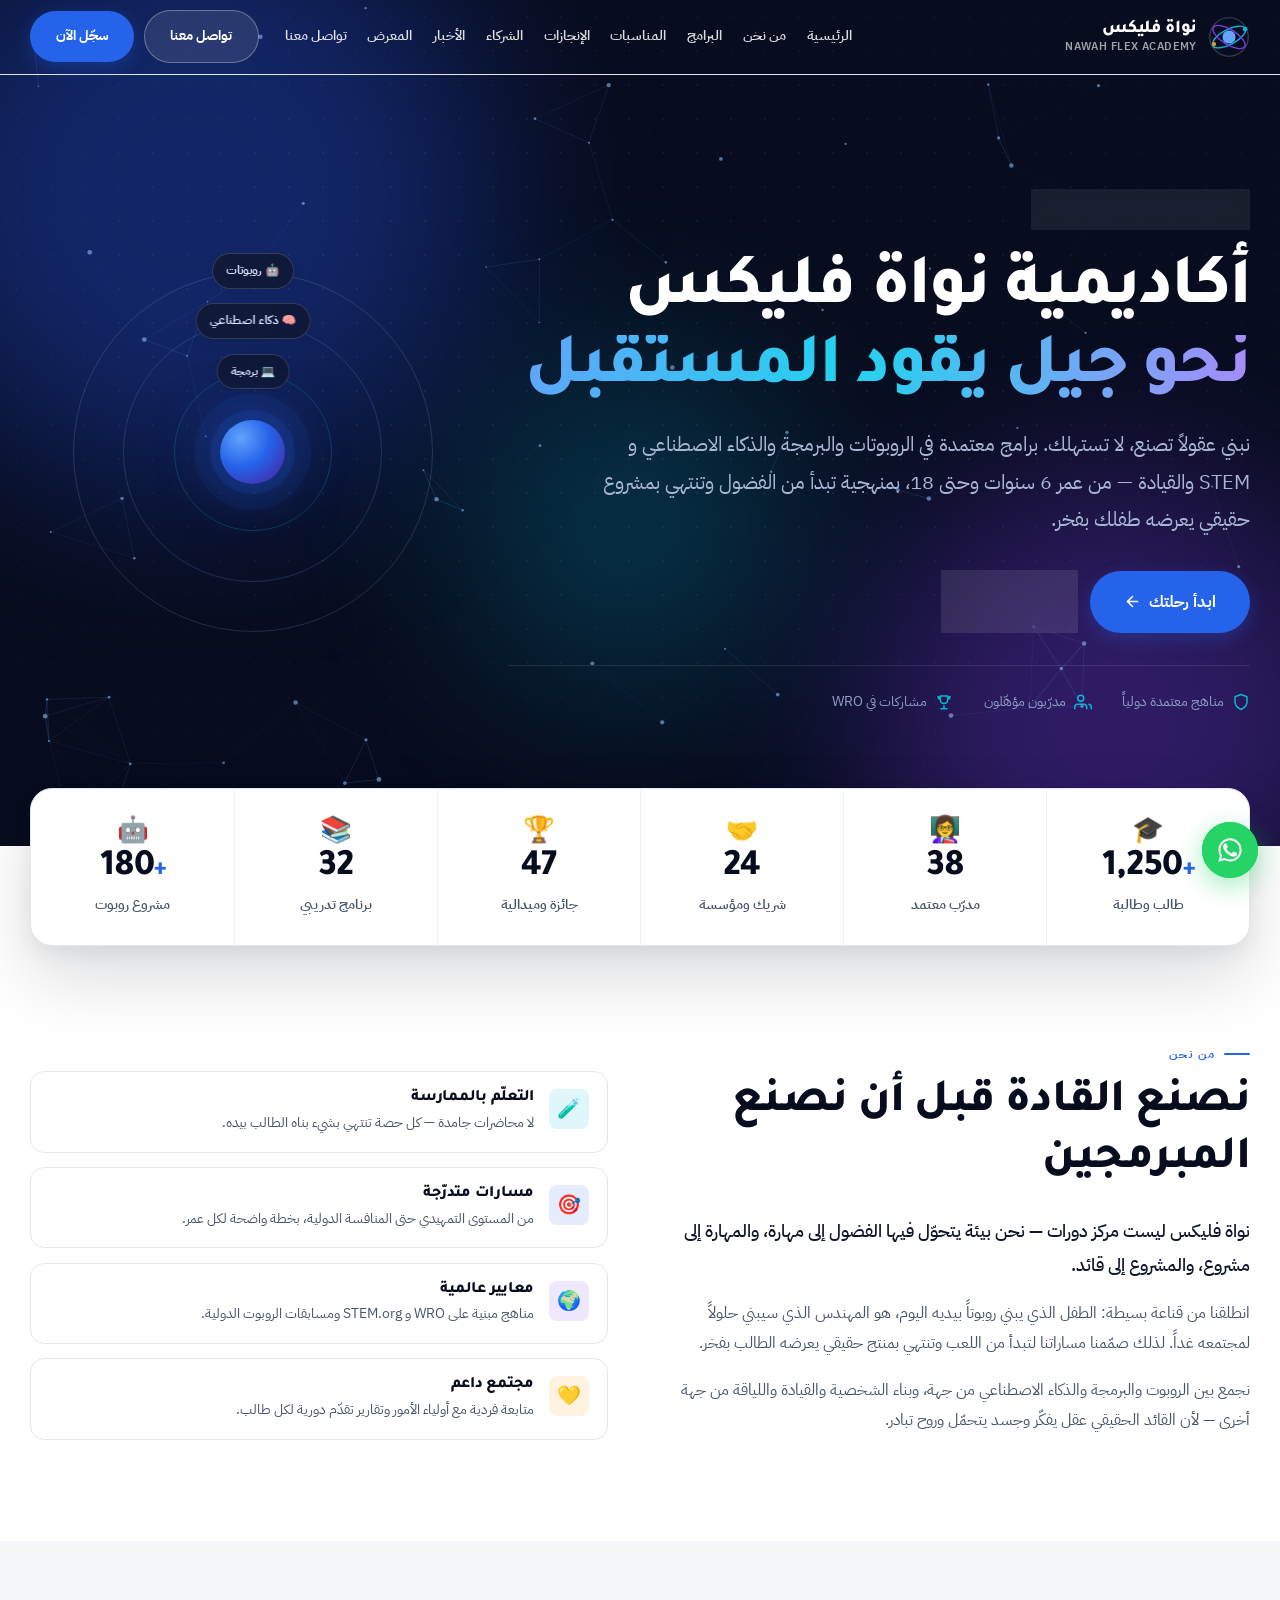
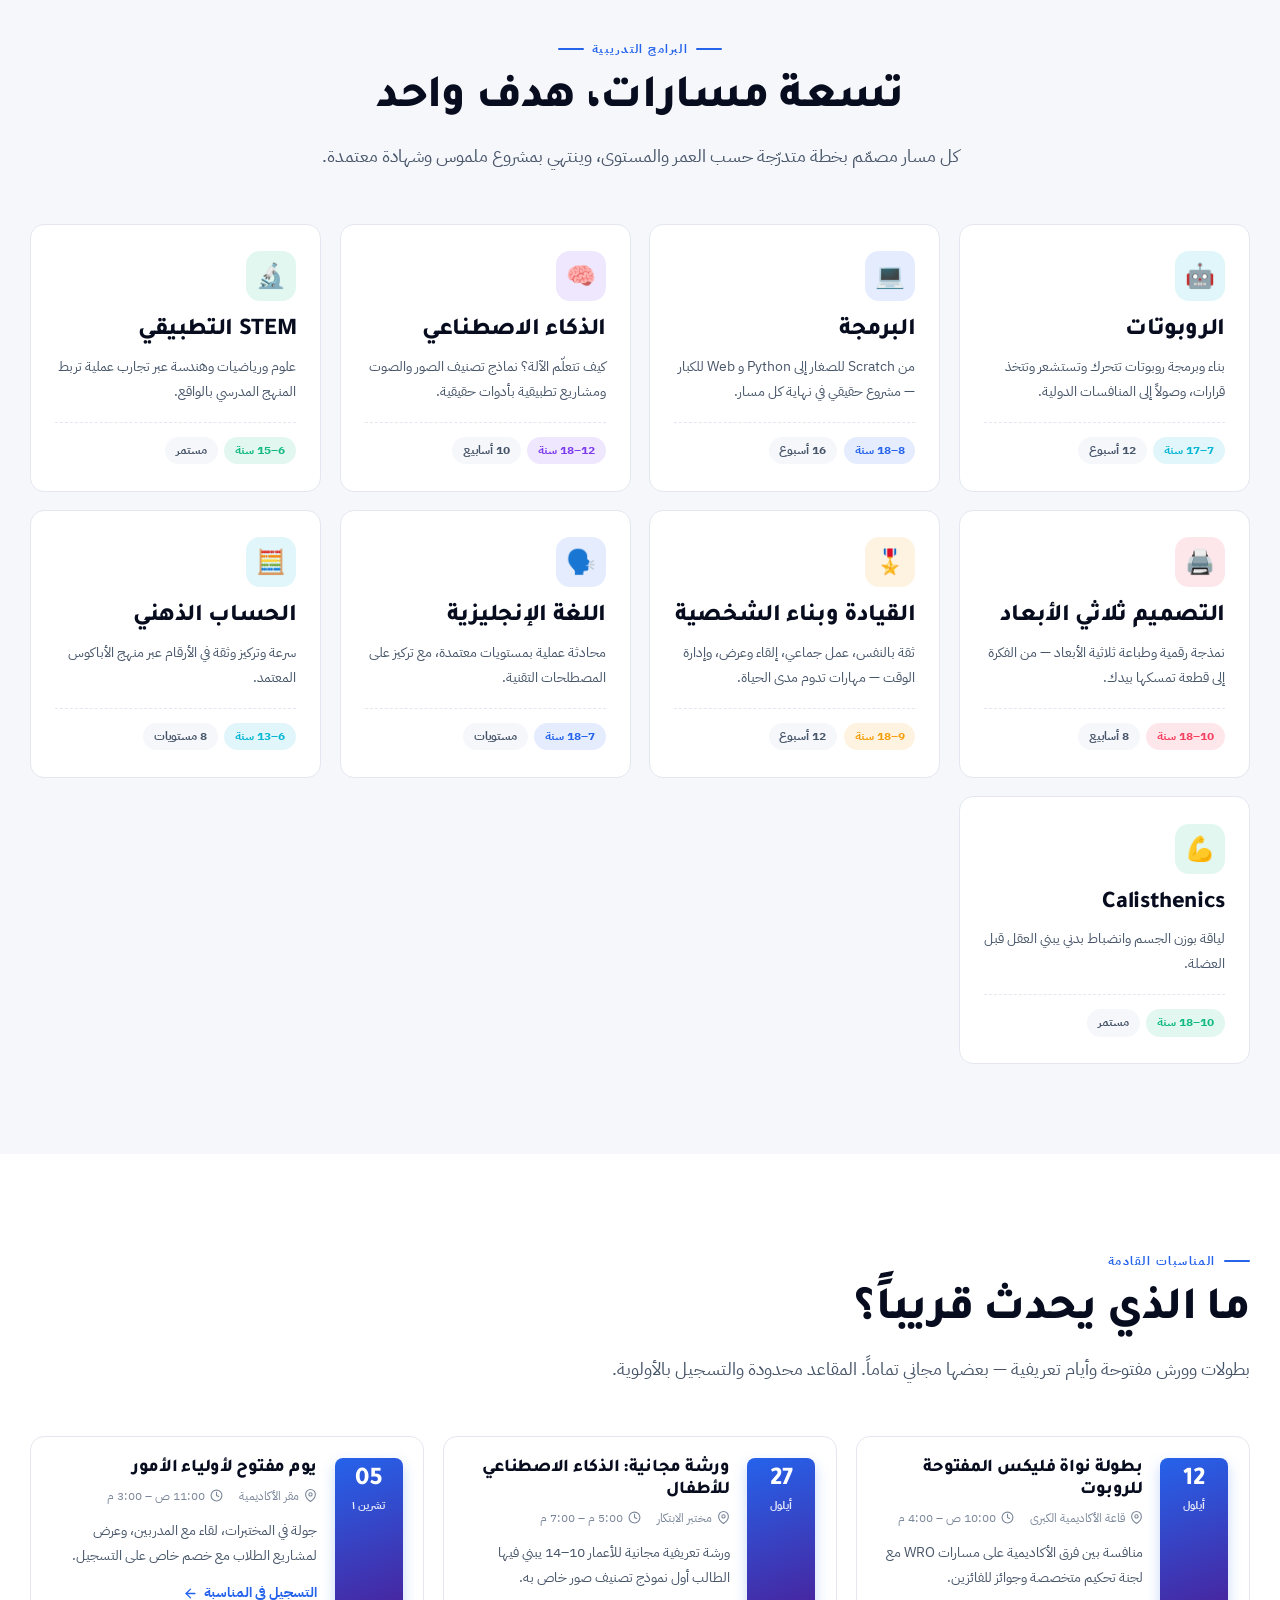
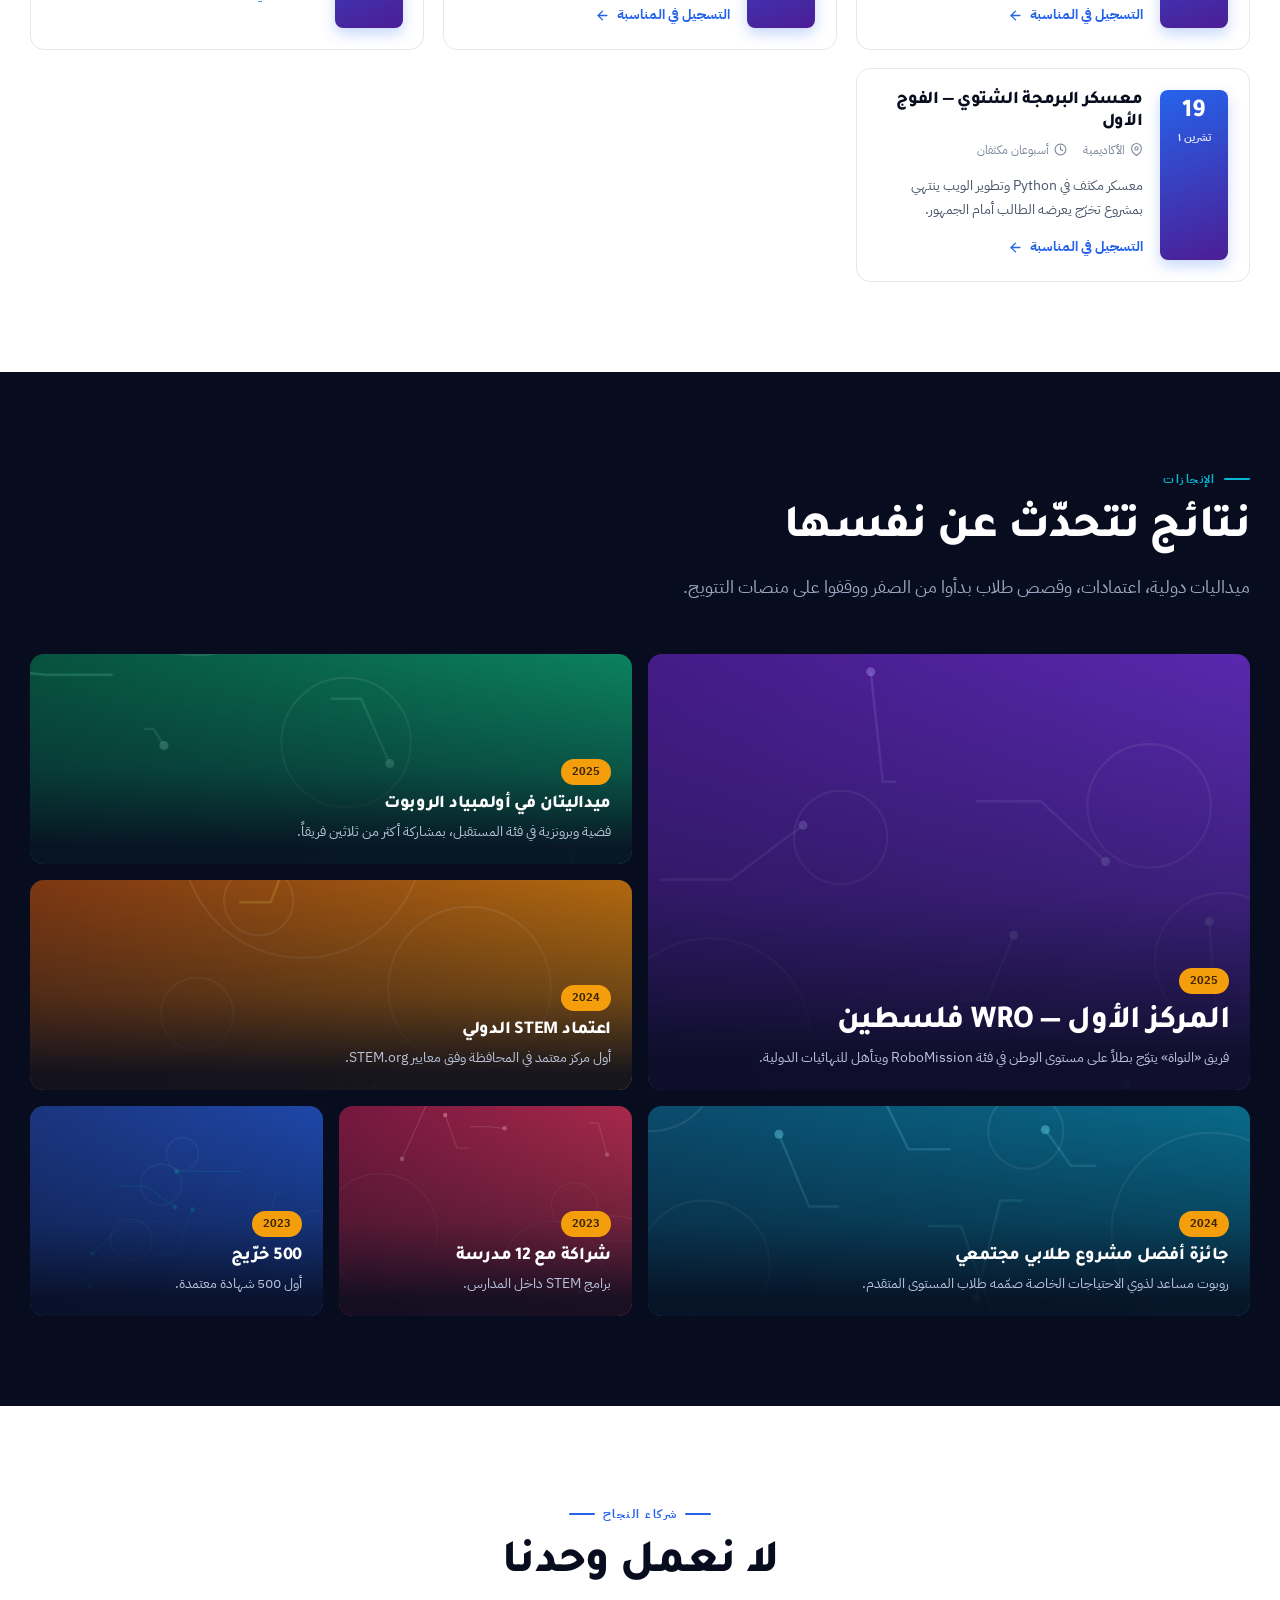
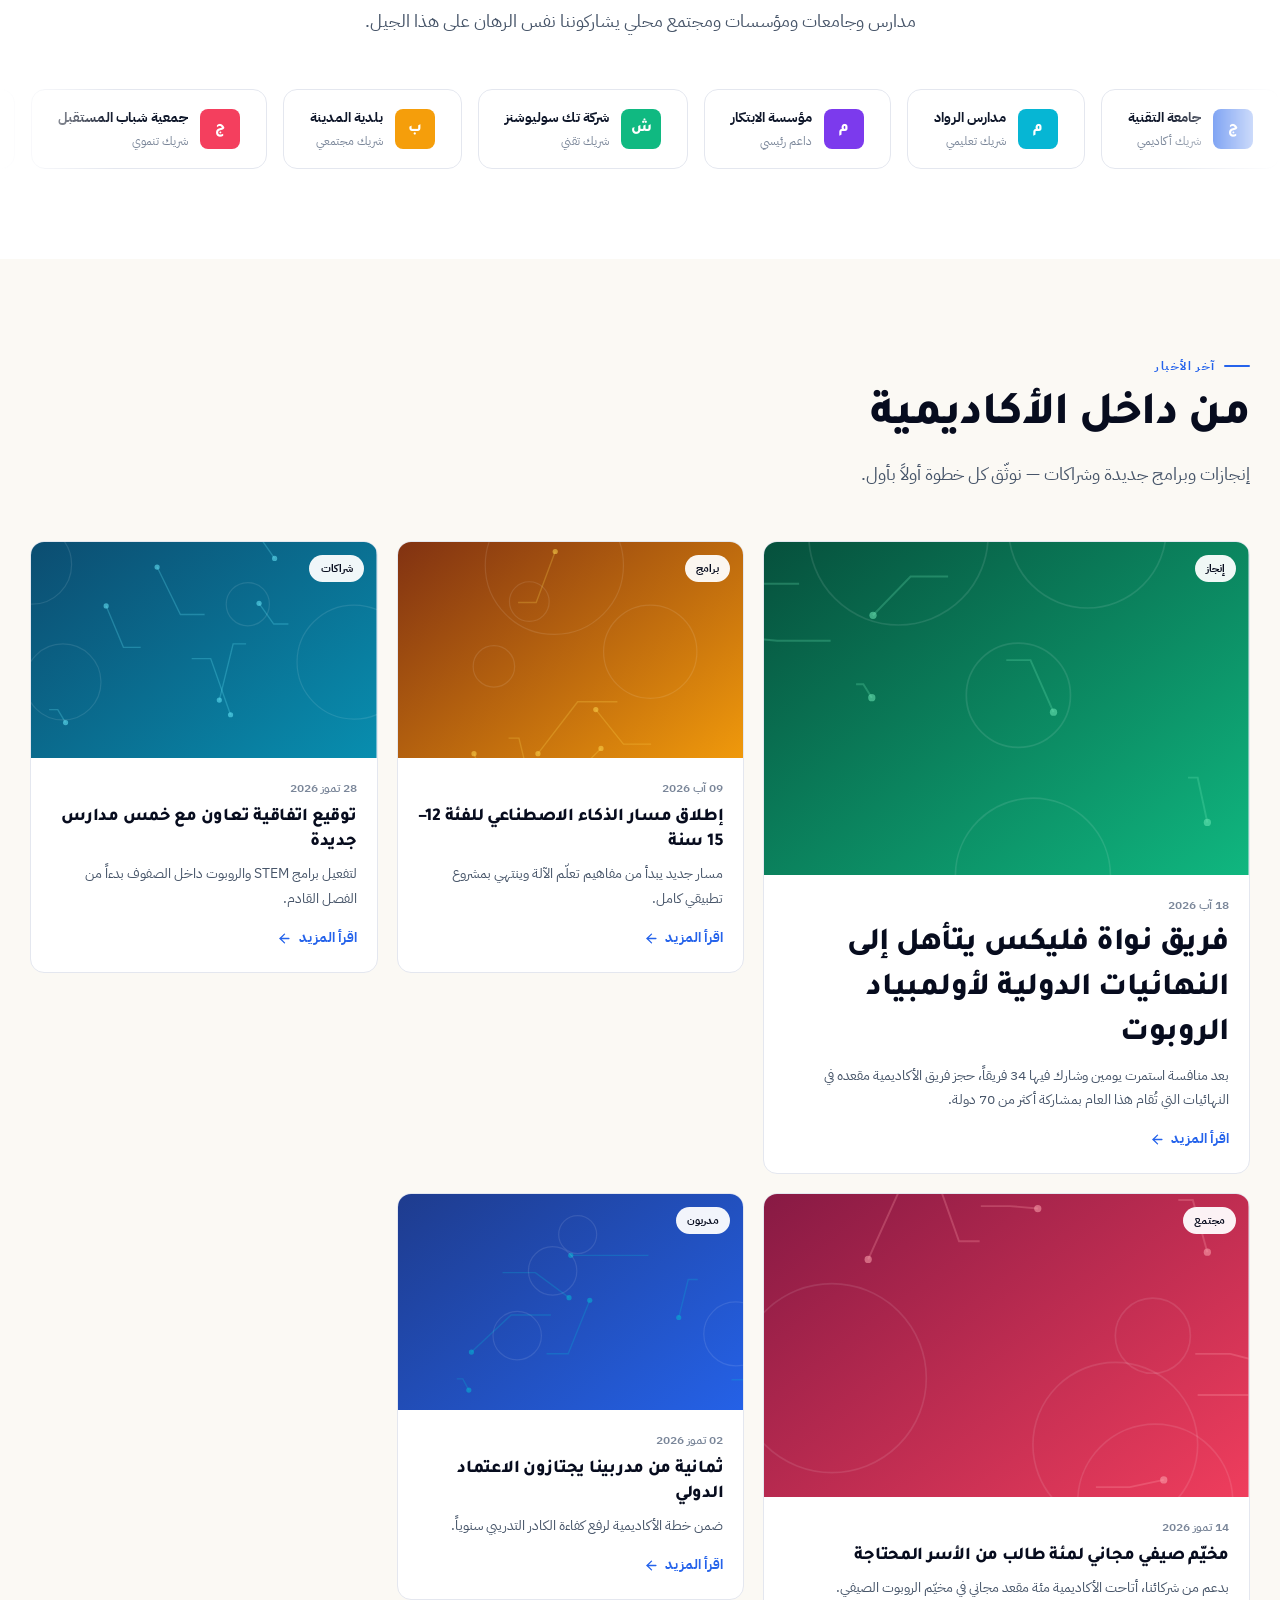
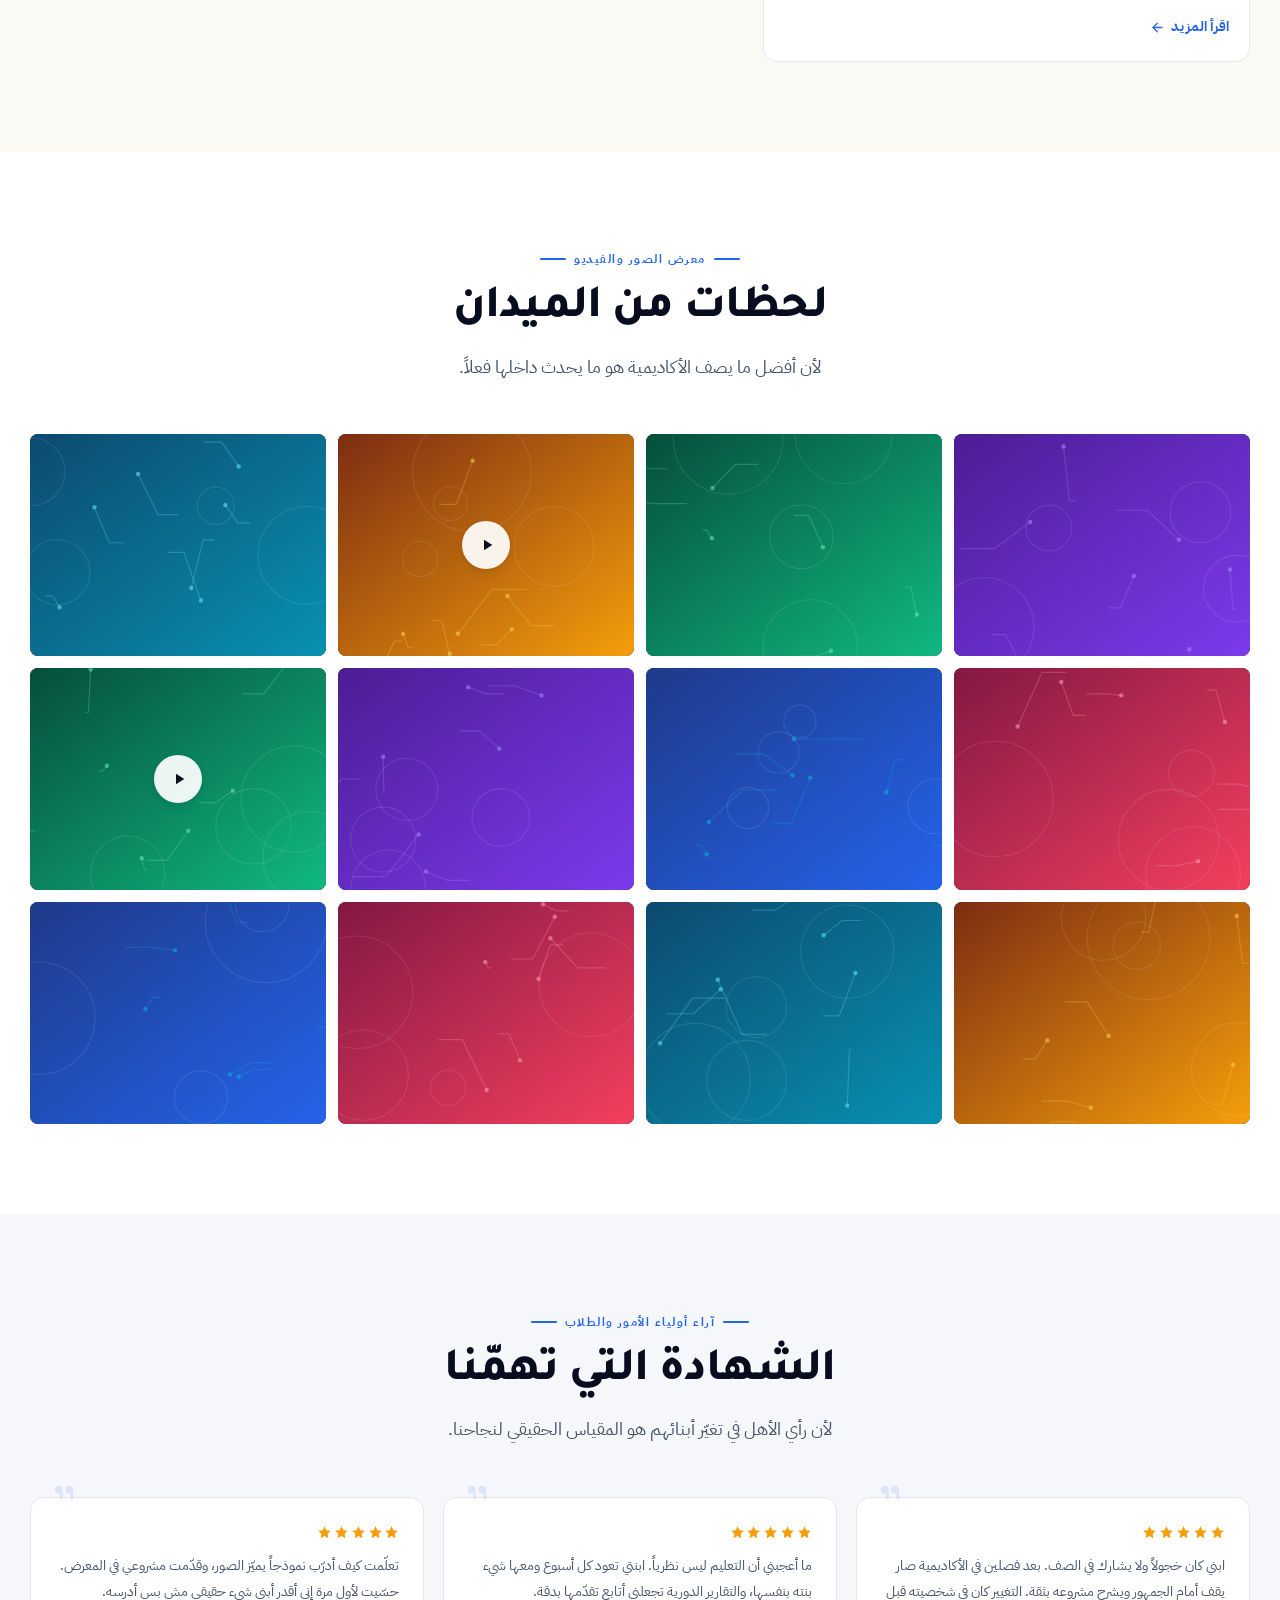
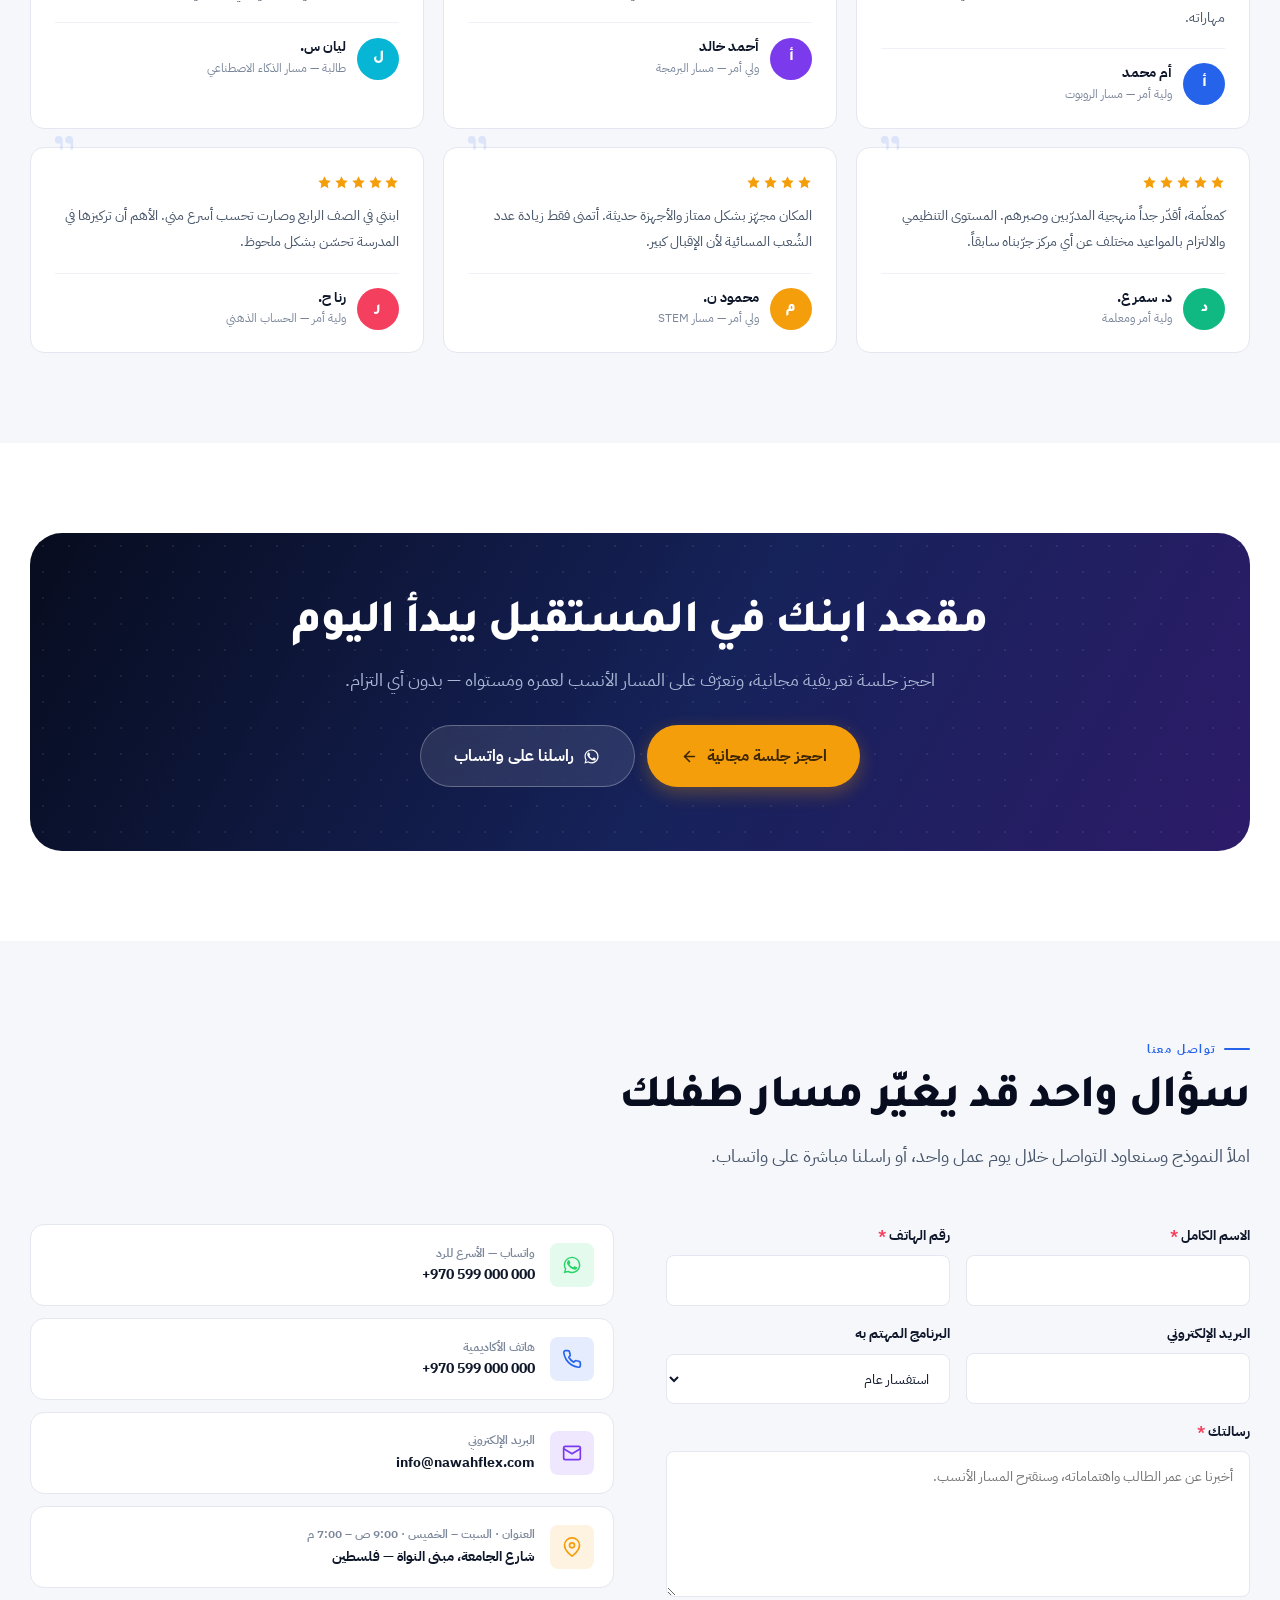
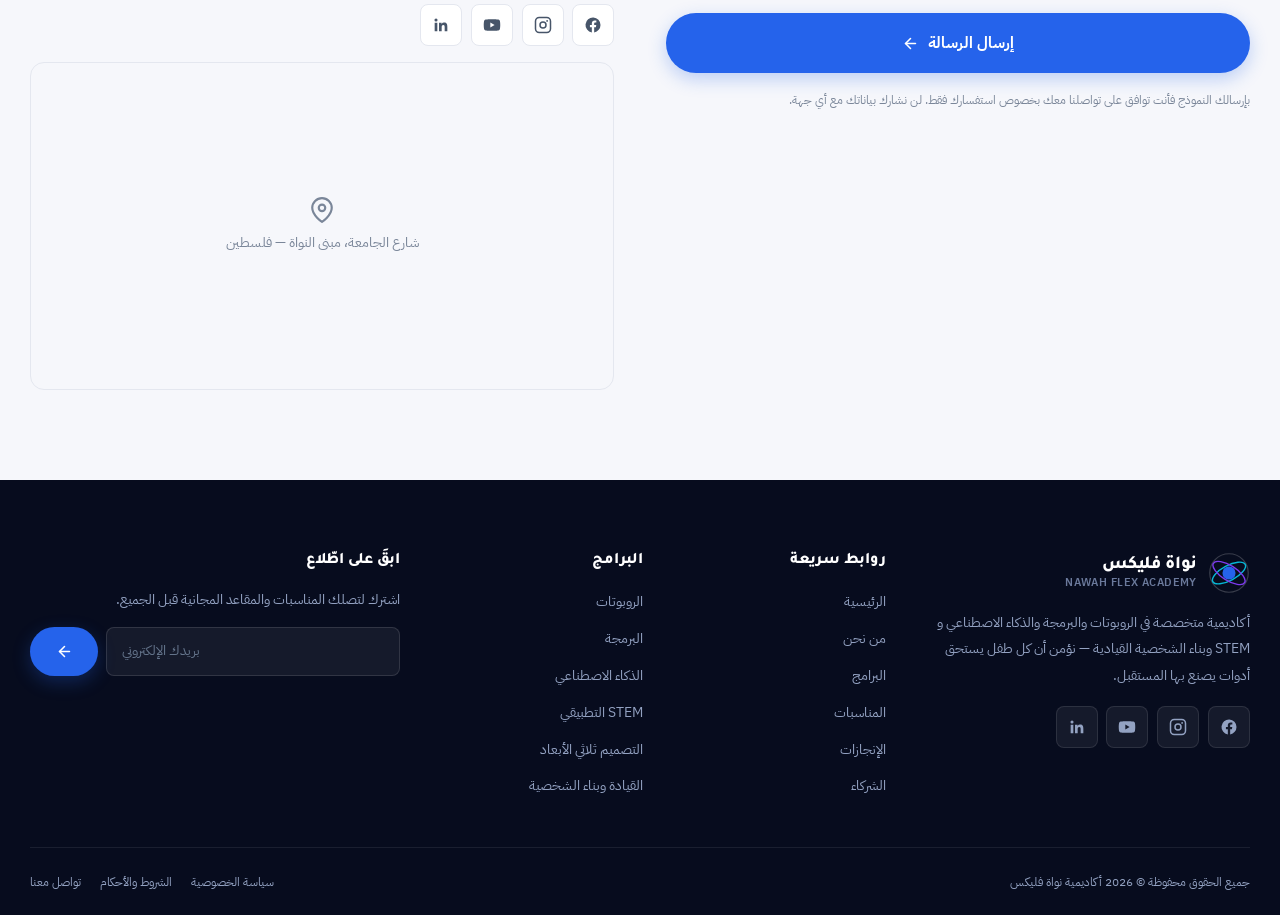
==== commit e68dad42: "fix: أيقونات PWA صالحة، رابط تخطٍّ للوحة المفاتيح، وصفحة 404 ثلاث ثغرات ظهرت بمراجعة العمل:  - المان" ====
--- a/site/index.html
+++ b/site/index.html
@@ -23,7 +23,7 @@
 <meta name="twitter:card" content="summary_large_image">
 
 <link rel="icon" href="assets/favicon.svg" type="image/svg+xml">
-<link rel="apple-touch-icon" href="assets/favicon.svg">
+<link rel="apple-touch-icon" href="assets/icon-192.png">
 <link rel="manifest" href="manifest.webmanifest">
 
 <link rel="preconnect" href="https://fonts.googleapis.com">
@@ -48,6 +48,8 @@
 </script>
 </head>
 <body>
+
+<a href="#home" class="skip-link">تخطَّ إلى المحتوى</a>
 
 <!-- ===== مكتبة الأيقونات ===== -->
 <svg style="position:absolute;width:0;height:0;overflow:hidden" aria-hidden="true">
--- a/site/css/style.css
+++ b/site/css/style.css
@@ -36,6 +36,16 @@
 }
 
 ::selection { background: var(--c-primary); color: #fff; }
+
+/* رابط التخطّي — مخفي حتى يصله التركيز بلوحة المفاتيح */
+.skip-link {
+  position: fixed; inset-block-start: -100px; inset-inline-start: 1rem; z-index: 300;
+  padding: .75rem 1.4rem; border-radius: 0 0 var(--r-sm) var(--r-sm);
+  background: var(--c-primary); color: #fff;
+  font-weight: 700; font-size: var(--t-sm);
+  transition: inset-block-start var(--d-base) var(--e-out);
+}
+.skip-link:focus { inset-block-start: 0; }
 
 /* شريط التمرير */
 ::-webkit-scrollbar { width: 11px; height: 11px; }
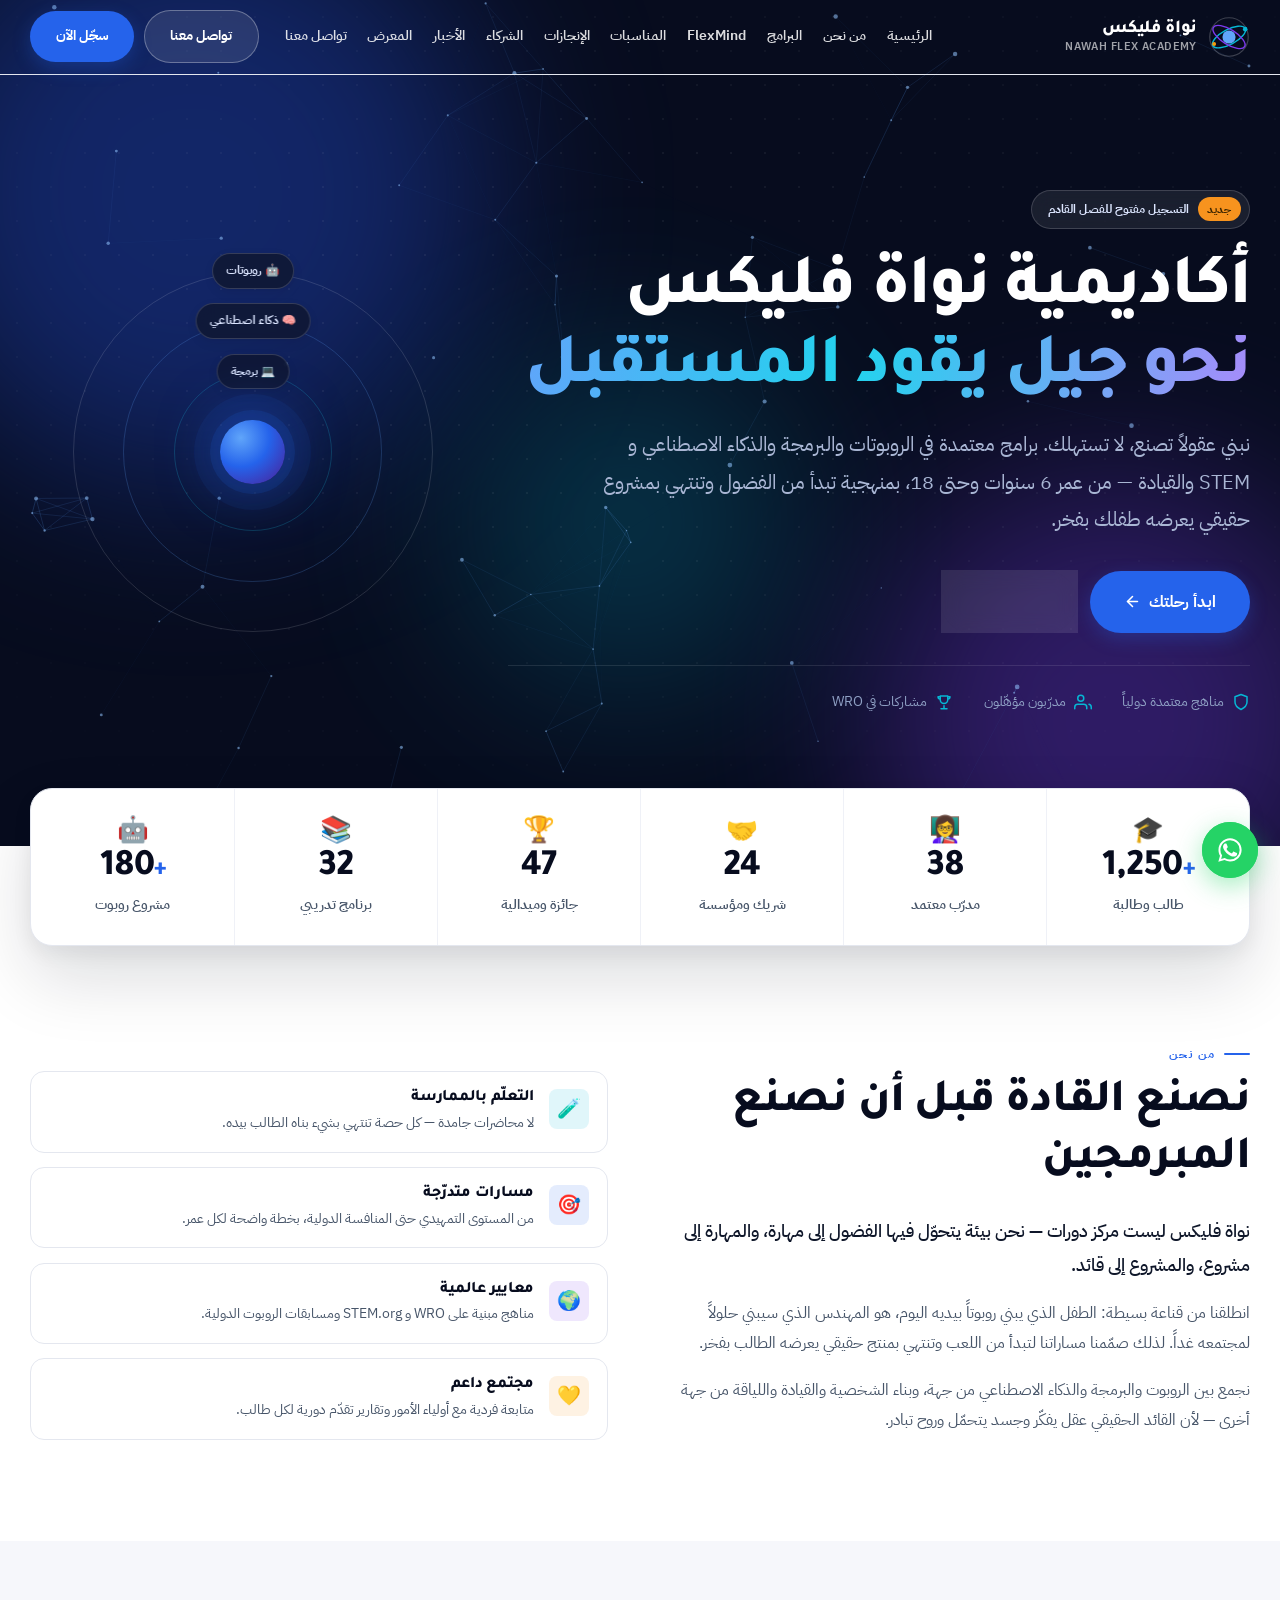
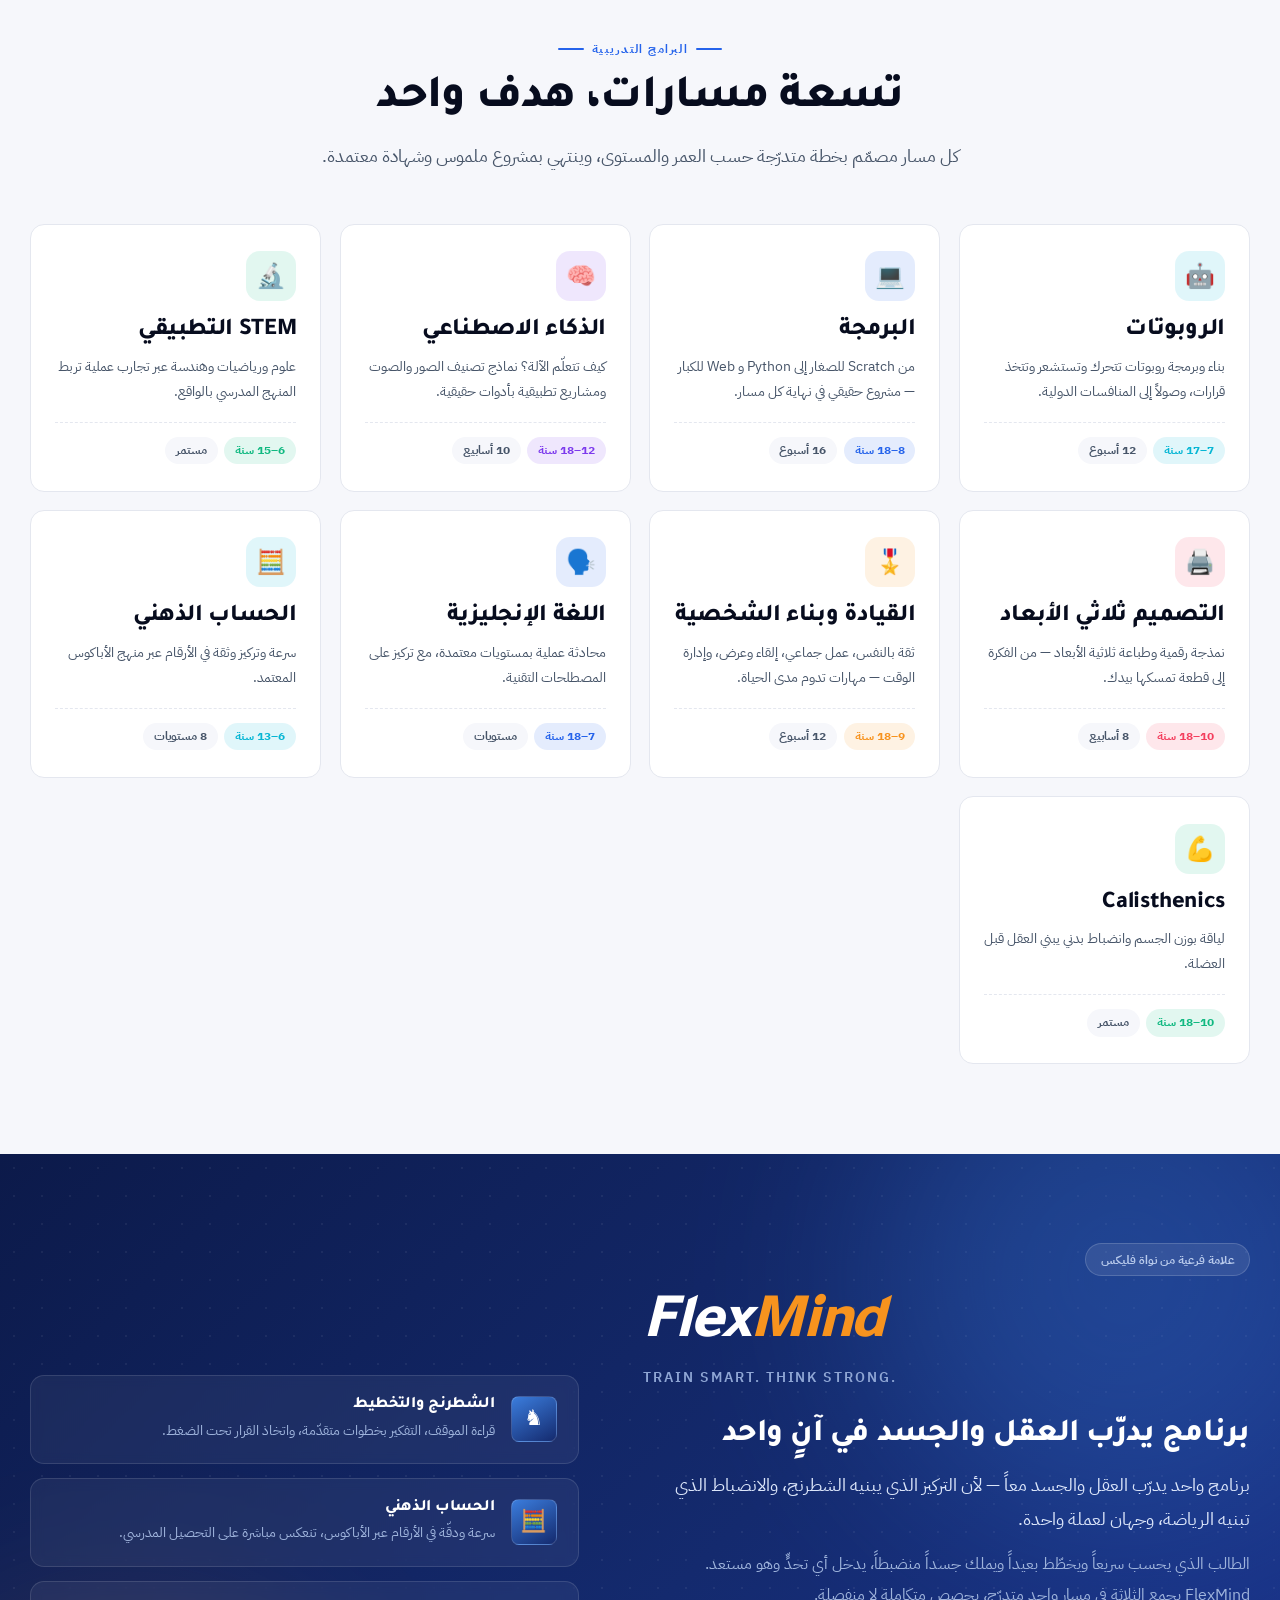
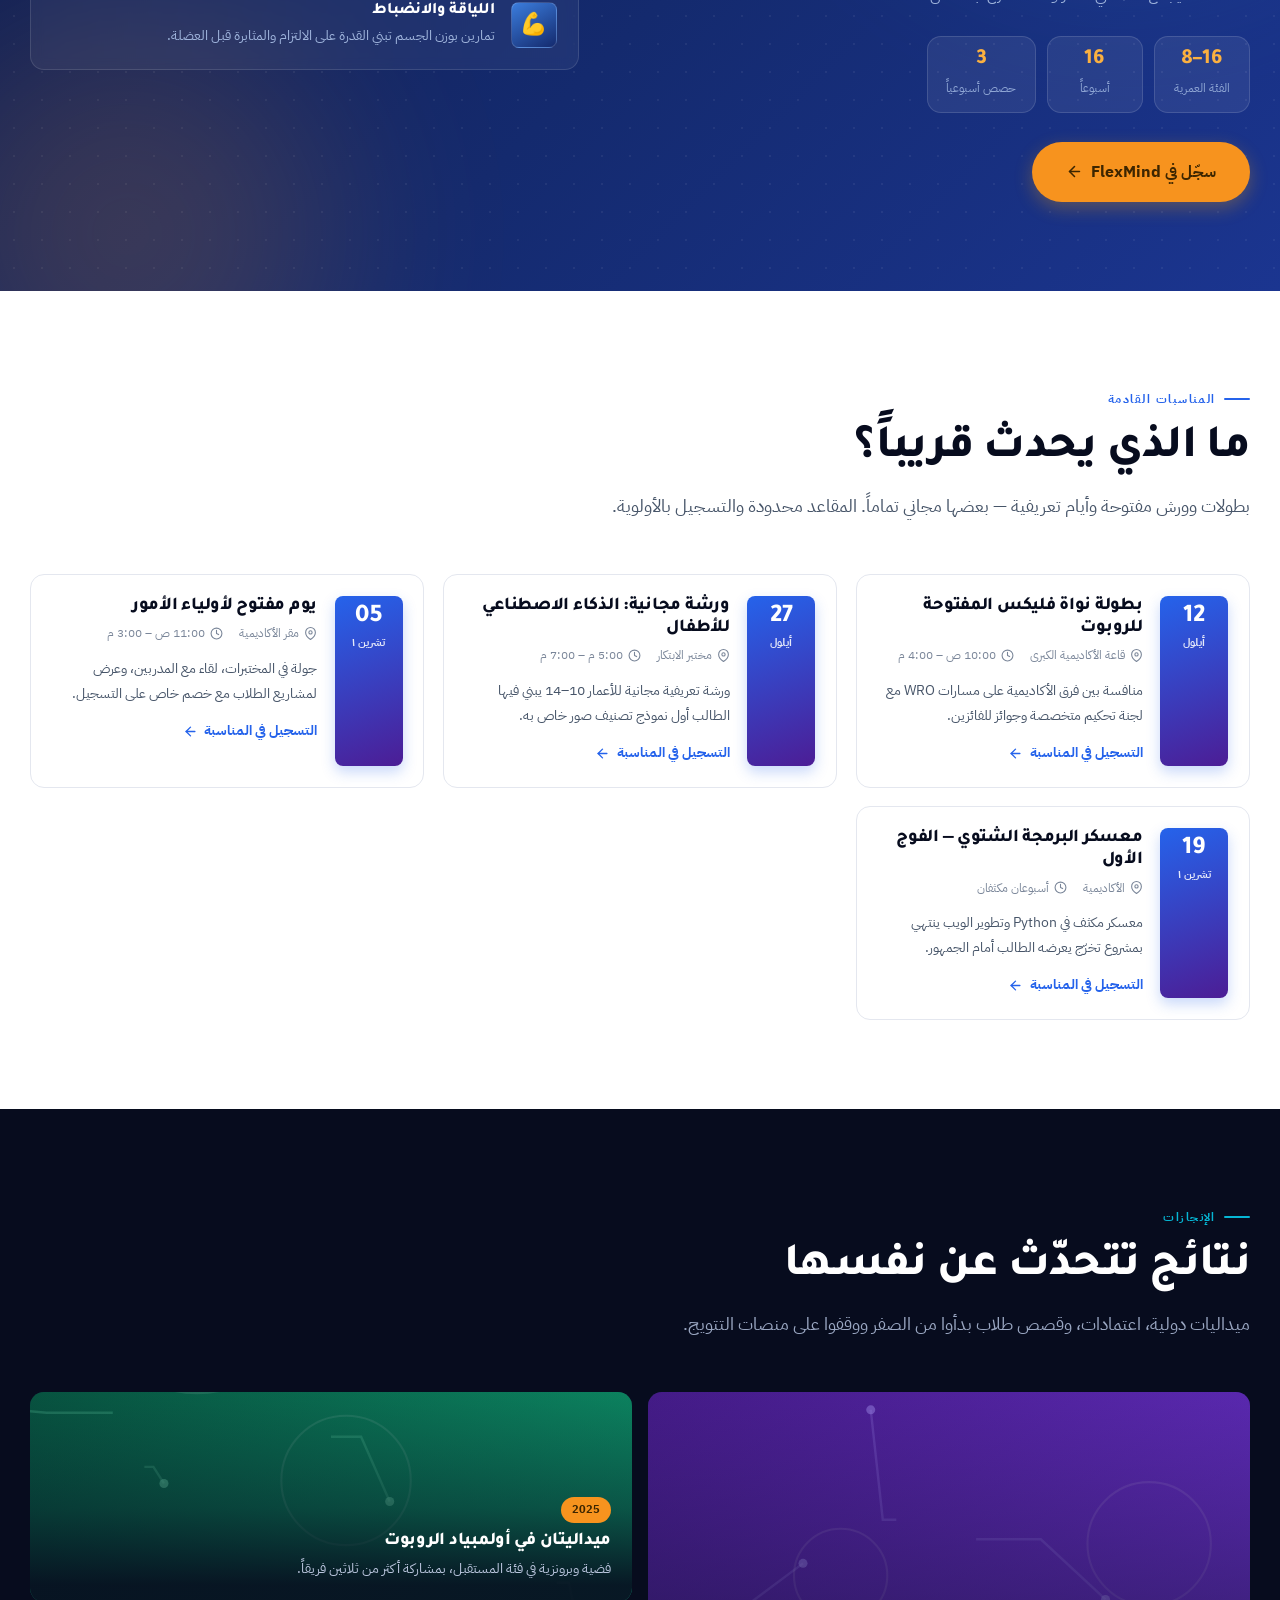
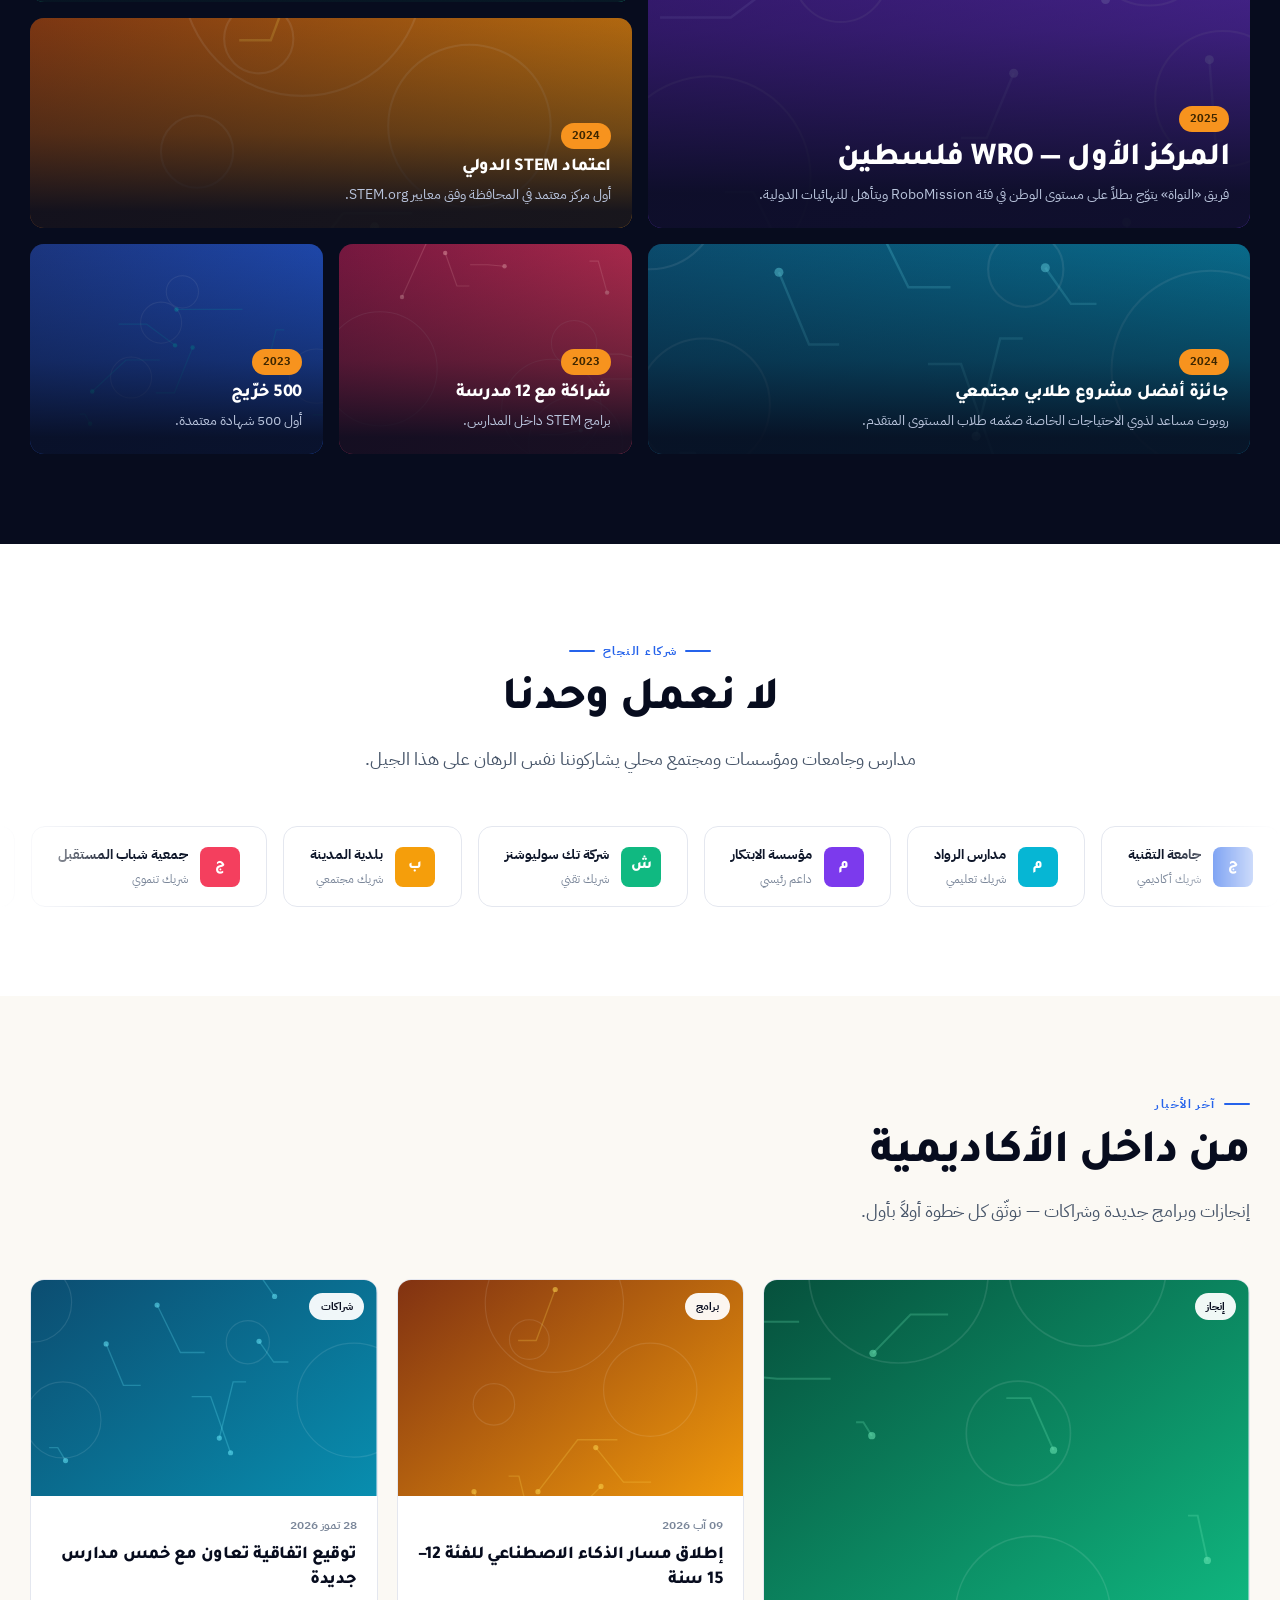
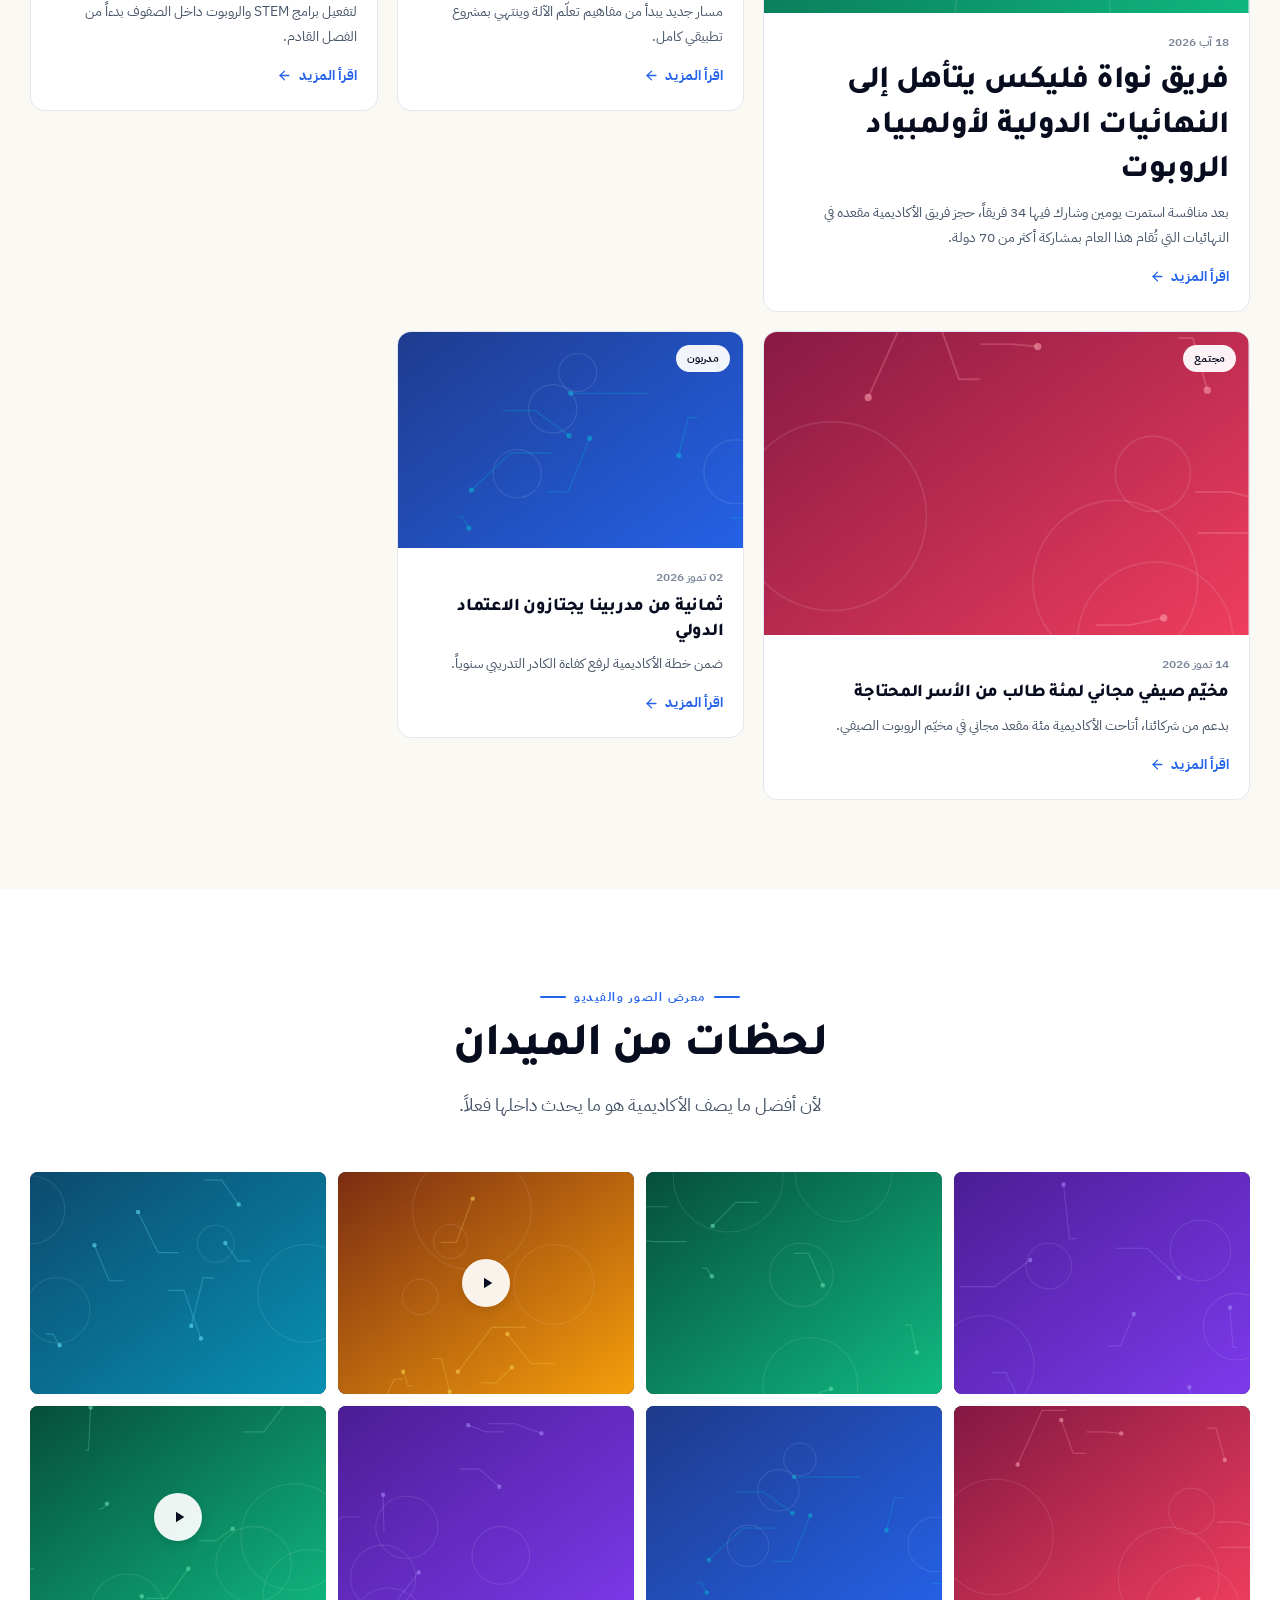
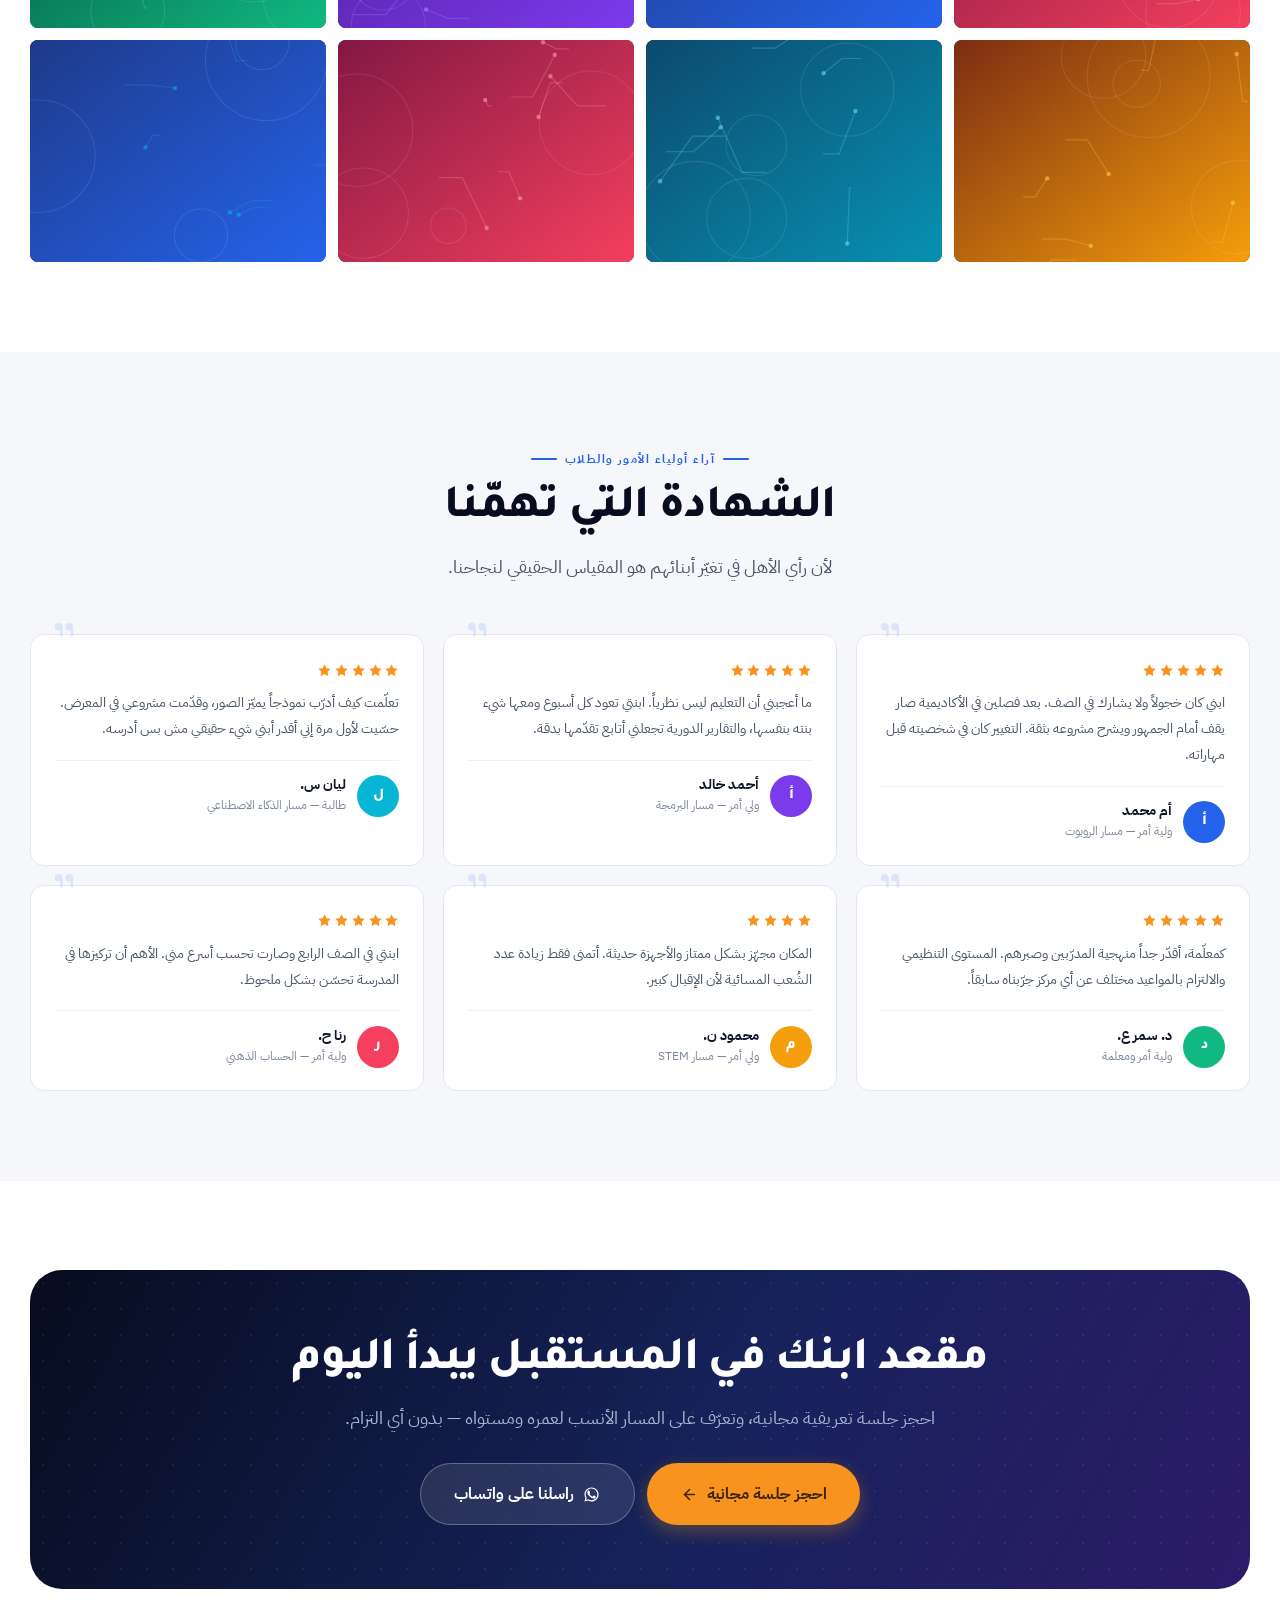
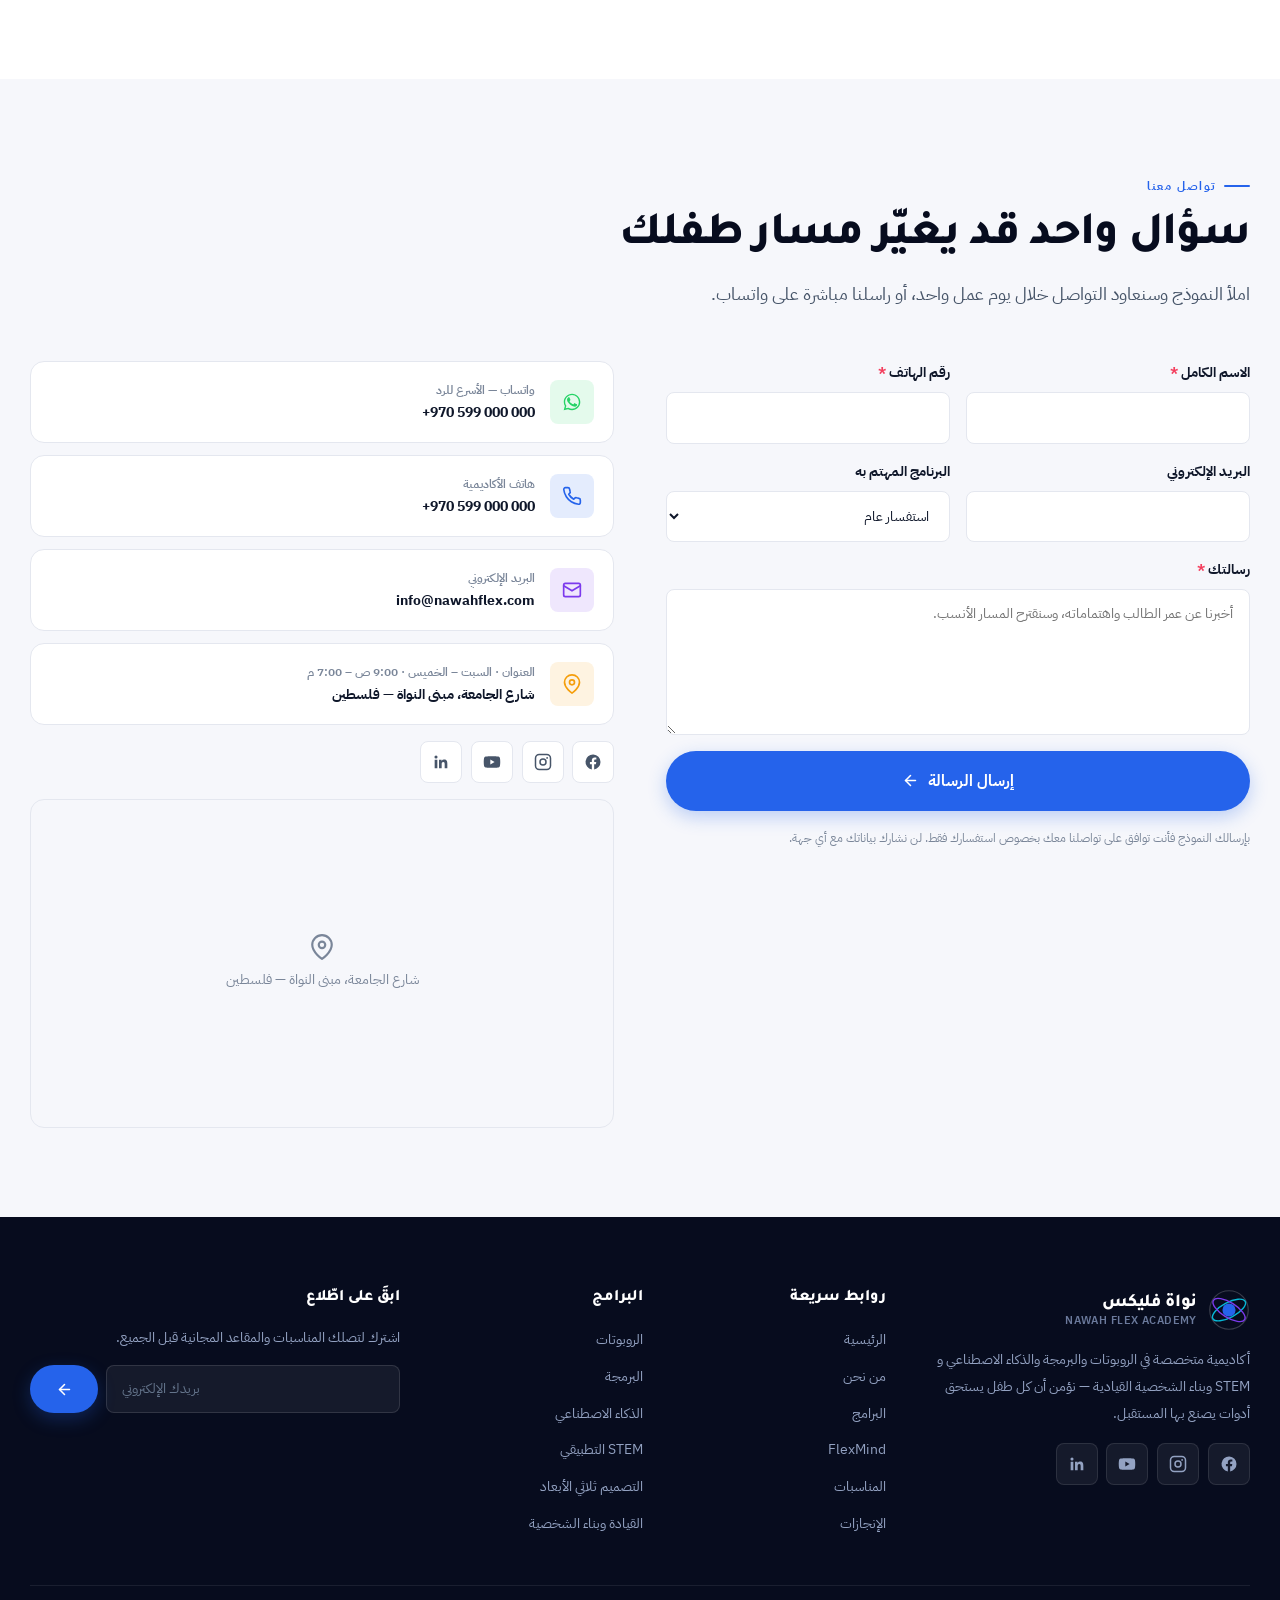
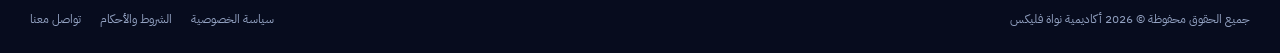
==== commit 1aa06d75: "feat: قسم FlexMind وتوحيد الألوان مع الشعار الرسمي FlexMind علامة فرعية من نواة فليكس لبرنامج «عقل و" ====
--- a/site/index.html
+++ b/site/index.html
@@ -185,6 +185,26 @@
       <p>كل مسار مصمّم بخطة متدرّجة حسب العمر والمستوى، وينتهي بمشروع ملموس وشهادة معتمدة.</p>
     </div>
     <div class="programs__grid reveal-stagger" id="programsGrid"></div>
+  </div>
+</section>
+
+<!-- ===== FlexMind — العلامة الفرعية ===== -->
+<section class="fm" id="flexmind">
+  <div class="fm__glow fm__glow--1"></div>
+  <div class="fm__glow fm__glow--2"></div>
+  <div class="page">
+    <div class="fm__grid">
+      <div class="fm__copy reveal">
+        <span class="fm__eyebrow">علامة فرعية من نواة فليكس</span>
+        <div class="fm__mark" id="fmMark"></div>
+        <h2>برنامج يدرّب العقل والجسد في آنٍ واحد</h2>
+        <p class="fm__lead" id="fmLead"></p>
+        <p class="fm__body" id="fmBody"></p>
+        <div class="fm__facts" id="fmFacts"></div>
+        <a href="#contact" class="btn btn--accent btn--lg">سجّل في FlexMind<svg><use href="#i-arrow"/></svg></a>
+      </div>
+      <div class="fm__pillars reveal-stagger" id="fmPillars"></div>
+    </div>
   </div>
 </section>
 
--- a/site/css/tokens.css
+++ b/site/css/tokens.css
@@ -16,13 +16,24 @@
   --c-primary-dark: #1D4ED8;
   --c-primary-soft: #DBEAFE;
 
-  --c-accent:       #F59E0B;   /* الكهرماني — الإنجازات والتمييز */
-  --c-accent-soft:  #FEF3C7;
+  --c-accent:       #F7931E;   /* برتقالي الهوية — مأخوذ من شعار FlexMind */
+  --c-accent-lite:  #FBB040;
+  --c-accent-soft:  #FEF0DC;
 
   --c-cyan:         #06B6D4;   /* السماوي — الروبوت والتقنية */
   --c-violet:       #7C3AED;   /* البنفسجي — الذكاء الاصطناعي */
   --c-green:        #10B981;   /* الأخضر — النجاح والتأكيد */
   --c-rose:         #F43F5E;
+
+  /* ---- FlexMind — العلامة الفرعية لبرنامج «عقل وجسد» ----
+     مأخوذة حرفياً من شعار العميل. تُستعمل داخل قسم FlexMind فقط،
+     ولا تحلّ محل ألوان الأكاديمية في باقي الموقع. */
+  --c-fm-navy:      #142A6E;
+  --c-fm-navy-deep: #0C1A4A;
+  --c-fm-blue:      #3B7DDD;
+  --c-fm-blue-lite: #6FA3F0;
+  --c-fm-orange:    #F7931E;
+  --c-fm-orange-lt: #FBB040;
 
   /* ---- الأسطح ---- */
   --c-bg:           #FFFFFF;
--- a/site/css/style.css
+++ b/site/css/style.css
@@ -475,6 +475,103 @@
 .event__info { display: flex; flex-wrap: wrap; gap: .3rem 1rem; margin-bottom: .8rem; }
 .event__info span { display: inline-flex; align-items: center; gap: .3rem; font-size: var(--t-xs); color: var(--c-text-muted); }
 .event__info svg { width: 13px; height: 13px; flex-shrink: 0; }
+
+/* ---------- 8b. FlexMind — العلامة الفرعية ----------
+   ألوانها مستقلّة عن ألوان الأكاديمية عمداً (متغيّرات --c-fm-*)
+   كي تُقرأ كعلامة قائمة بذاتها داخل الموقع. */
+.fm {
+  position: relative; overflow: hidden; isolation: isolate;
+  padding-block: clamp(3.5rem, 7vw, 6.5rem);
+  background: linear-gradient(135deg, var(--c-fm-navy-deep) 0%, var(--c-fm-navy) 55%, #1B3590 100%);
+  color: #C3D2F0;
+}
+.fm::before {
+  content: ""; position: absolute; inset: 0; z-index: -1;
+  background-image: radial-gradient(rgba(255,255,255,.06) 1px, transparent 1px);
+  background-size: 28px 28px;
+}
+.fm__glow { position: absolute; border-radius: 50%; filter: blur(100px); z-index: -1; pointer-events: none; }
+.fm__glow--1 { width: 40vw; height: 40vw; background: var(--c-fm-blue);   opacity: .30; inset-block-start: -18%; inset-inline-start: -8%; }
+.fm__glow--2 { width: 32vw; height: 32vw; background: var(--c-fm-orange); opacity: .18; inset-block-end: -20%; inset-inline-end: -6%; }
+
+.fm__grid {
+  display: grid; grid-template-columns: 1.05fr .95fr;
+  gap: clamp(2rem, 5vw, 4rem); align-items: center;
+}
+
+.fm__eyebrow {
+  display: inline-block;
+  padding: .28rem .9rem; margin-bottom: 1.2rem;
+  border-radius: var(--r-full);
+  background: rgba(255,255,255,.09);
+  border: 1px solid rgba(255,255,255,.16);
+  font-size: var(--t-xs); font-weight: 700; color: #B9CBEC;
+}
+
+/* الشعار النصّي — يُستبدل تلقائياً بالشعار الرسمي حين يُضاف مساره في content.js */
+.fm__wordmark {
+  font-family: var(--f-display); font-weight: 800;
+  font-size: clamp(2.6rem, 2rem + 2.6vw, 4rem);
+  line-height: 1; letter-spacing: -.035em;
+  font-style: italic; direction: ltr;
+  color: #fff; margin-bottom: .45rem;
+}
+.fm__wordmark b { color: var(--c-fm-orange); font-weight: 800; }
+.fm__tagline {
+  direction: ltr;
+  font-size: var(--t-sm); font-weight: 600; letter-spacing: .14em;
+  text-transform: uppercase; color: #8FA6D4;
+  margin-bottom: 1.6rem;
+}
+.fm__mark img { max-width: 300px; margin-bottom: 1rem; }
+
+.fm h2 { color: #fff; font-size: var(--t-2xl); margin-bottom: .8rem; }
+.fm__lead { font-size: var(--t-lg); color: #DCE6FA; line-height: 1.85; margin-bottom: .9rem; }
+.fm__body { line-height: 1.9; color: #9FB4DC; margin-bottom: 1.6rem; }
+
+.fm__facts {
+  display: flex; flex-wrap: wrap; gap: .7rem;
+  margin-bottom: 1.8rem;
+}
+.fm__fact {
+  padding: .7rem 1.15rem; border-radius: var(--r-md);
+  background: rgba(255,255,255,.07);
+  border: 1px solid rgba(255,255,255,.13);
+  text-align: center; min-width: 96px;
+}
+.fm__fact b {
+  display: block; direction: ltr;
+  font-family: var(--f-display); font-weight: 800; font-size: 1.35rem;
+  color: var(--c-fm-orange-lt); line-height: 1.15;
+}
+.fm__fact span { font-size: var(--t-xs); color: #8FA6D4; }
+
+.fm__pillars { display: grid; gap: .85rem; }
+.fm__pillar {
+  display: flex; gap: 1rem; align-items: flex-start;
+  padding: 1.25rem 1.35rem;
+  border-radius: var(--r-md);
+  background: rgba(255,255,255,.055);
+  border: 1px solid rgba(255,255,255,.12);
+  backdrop-filter: blur(6px);
+  transition: transform var(--d-base) var(--e-out),
+              background var(--d-base) var(--e-out),
+              border-color var(--d-base) var(--e-out);
+}
+.fm__pillar:hover {
+  transform: translateX(-5px);
+  background: rgba(255,255,255,.09);
+  border-color: var(--c-fm-orange);
+}
+.fm__pillar-ico {
+  width: 46px; height: 46px; flex-shrink: 0; border-radius: var(--r-sm);
+  display: grid; place-items: center; font-size: 1.35rem; line-height: 1;
+  background: linear-gradient(150deg, var(--c-fm-blue), var(--c-fm-navy));
+  border: 1px solid rgba(255,255,255,.16);
+  color: #fff;
+}
+.fm__pillar h3 { color: #fff; font-size: var(--t-base); margin-bottom: .2rem; }
+.fm__pillar p { font-size: var(--t-sm); color: #9FB4DC; line-height: 1.75; }
 
 /* ---------- 9. الإنجازات (تخطيط مجلة غير متماثل) ---------- */
 .ach__grid {
@@ -864,7 +961,7 @@
   .stat:nth-child(-n+3) { border-bottom: 1px solid var(--c-border-soft); }
   .news__grid { grid-template-columns: 1fr 1fr; }
   .post--lead { grid-column: span 2; }
-  .about__grid, .contact__grid { grid-template-columns: 1fr; }
+  .about__grid, .contact__grid, .fm__grid { grid-template-columns: 1fr; }
   .footer__grid { grid-template-columns: 1fr 1fr; gap: 2rem; }
   .gallery__grid { grid-template-columns: repeat(3, 1fr); }
 }
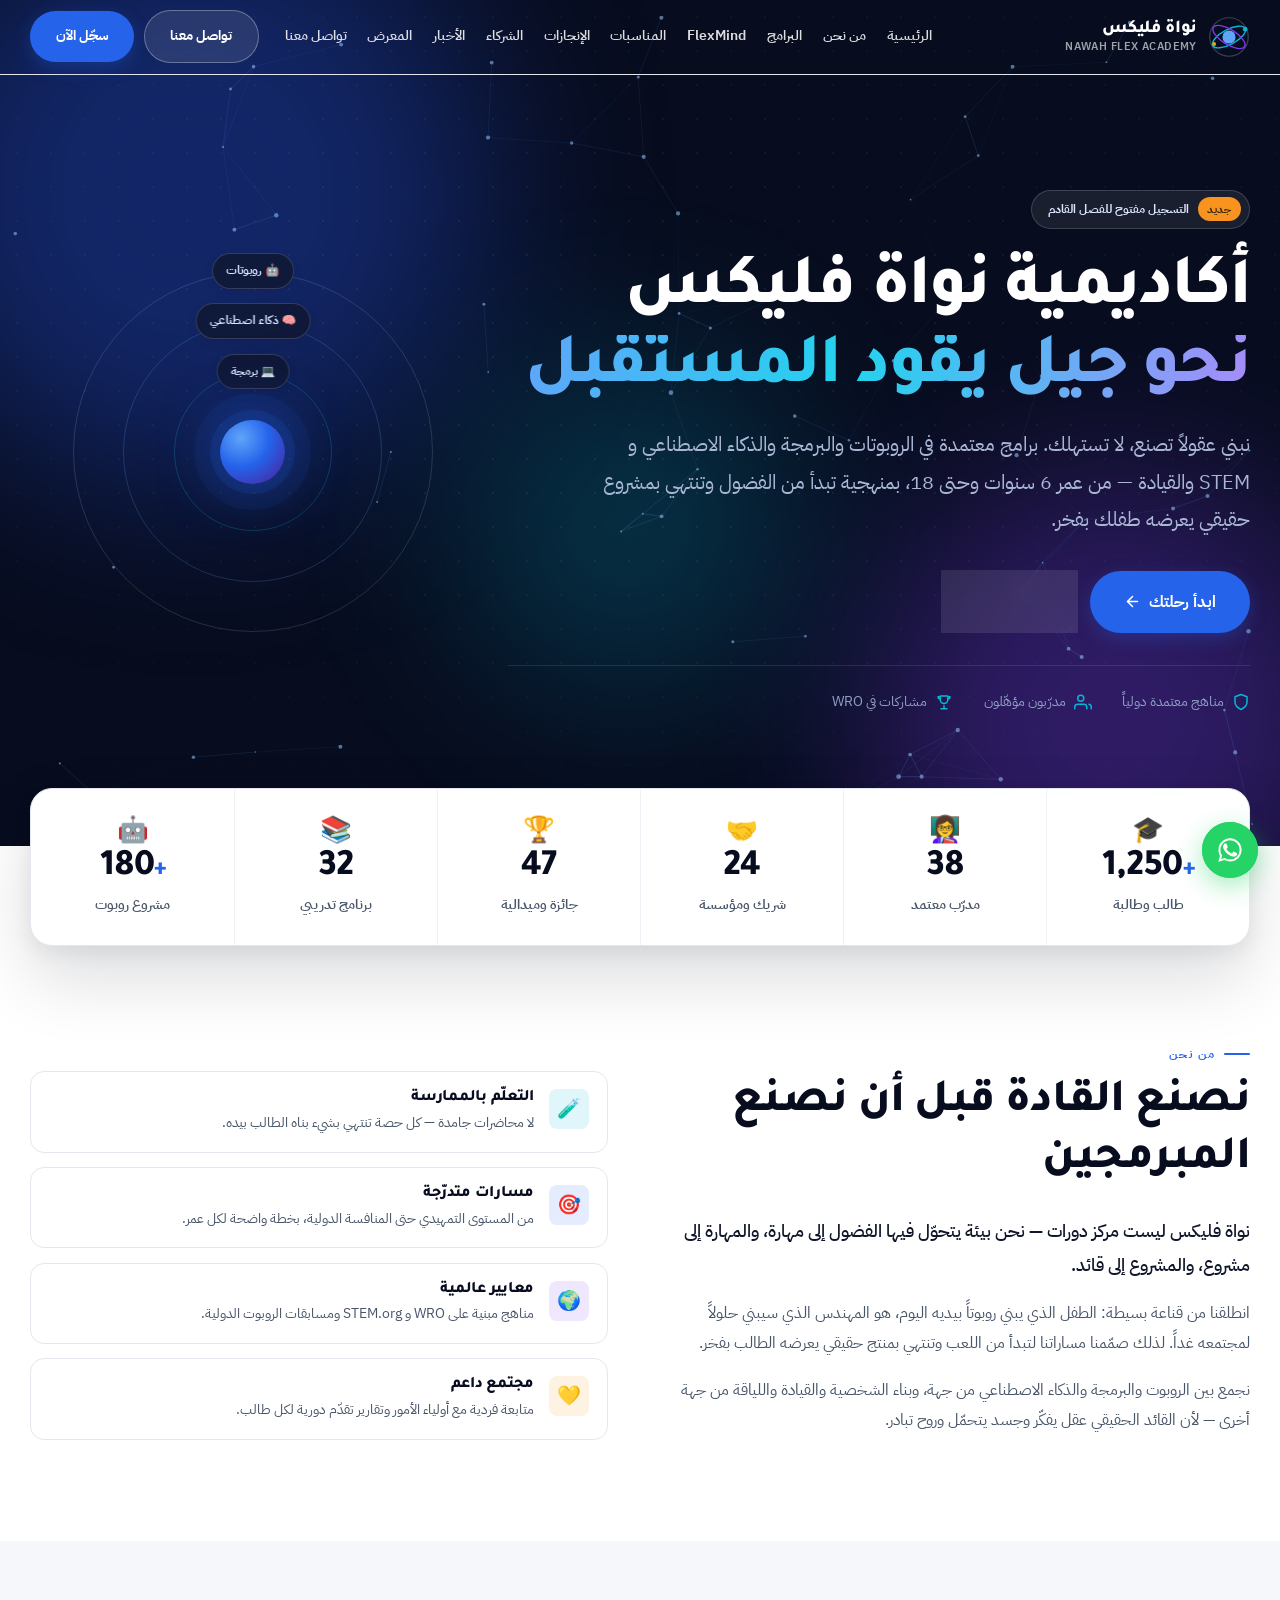
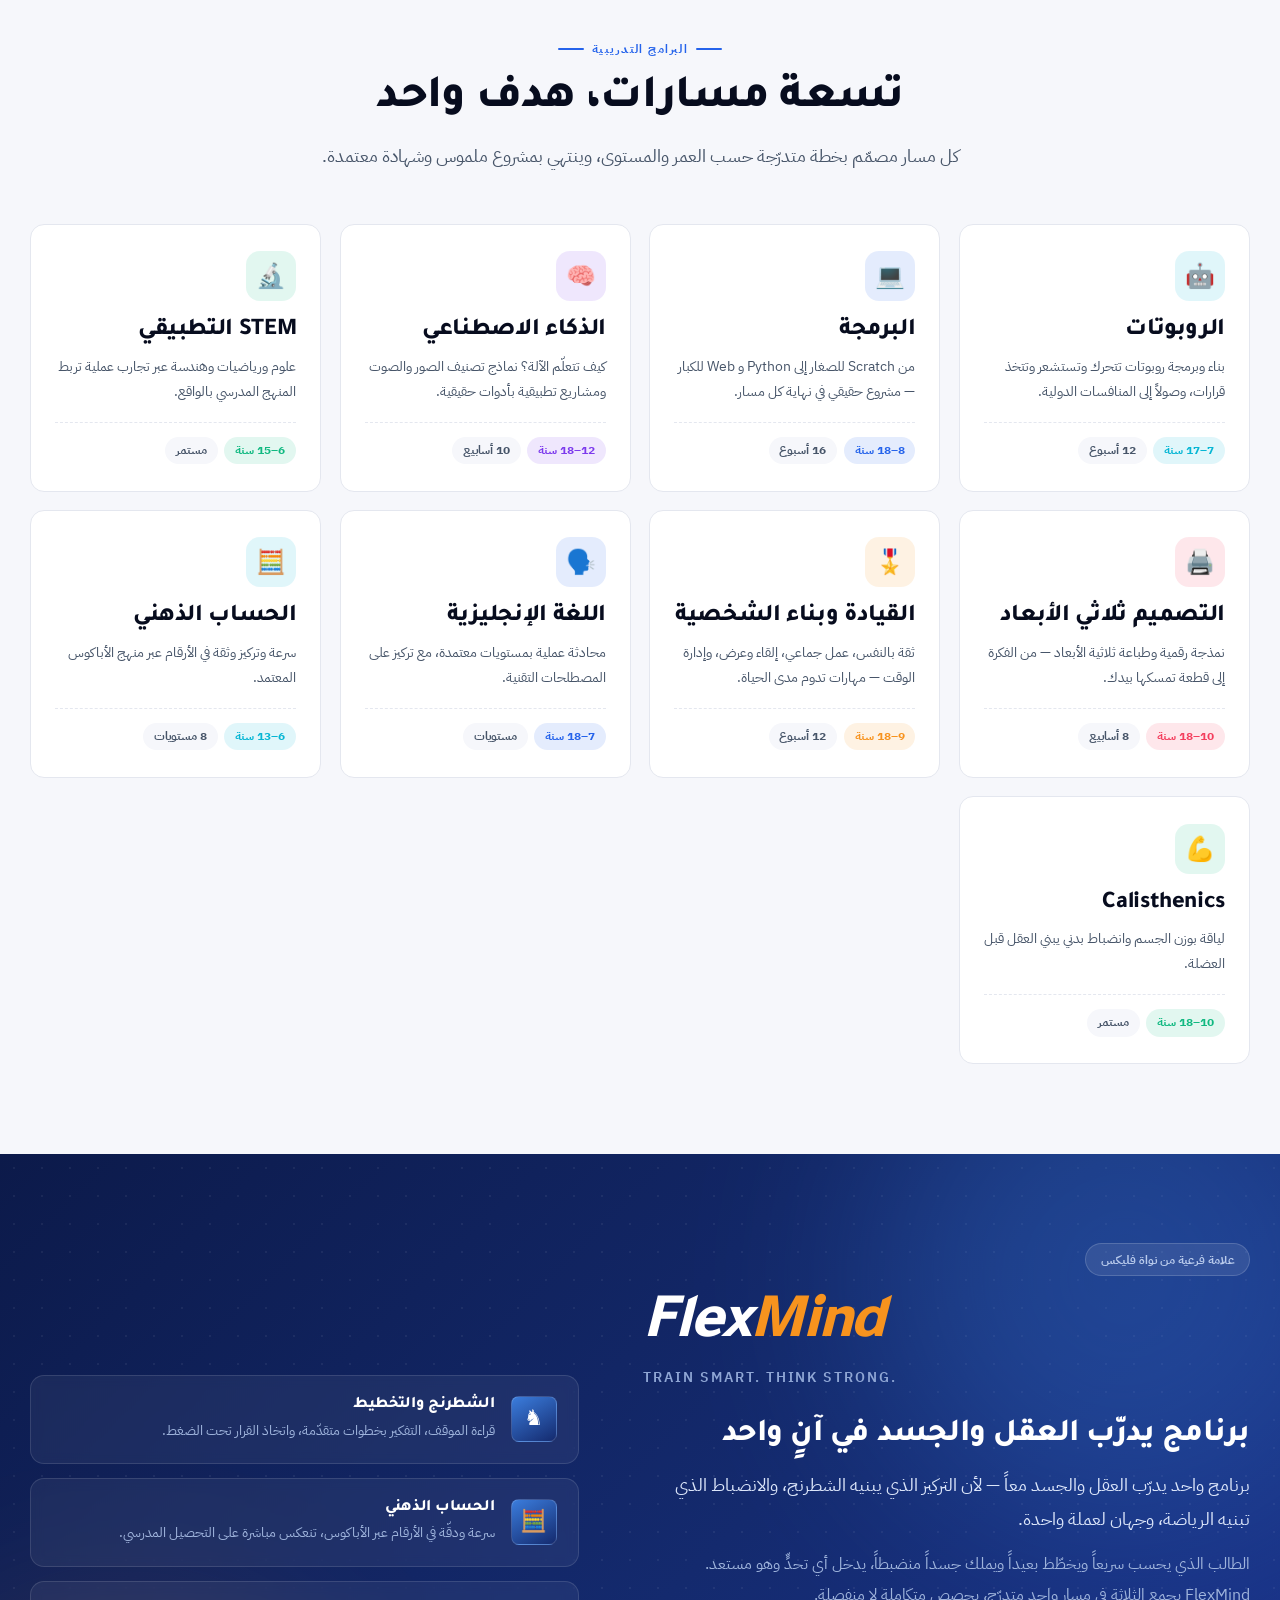
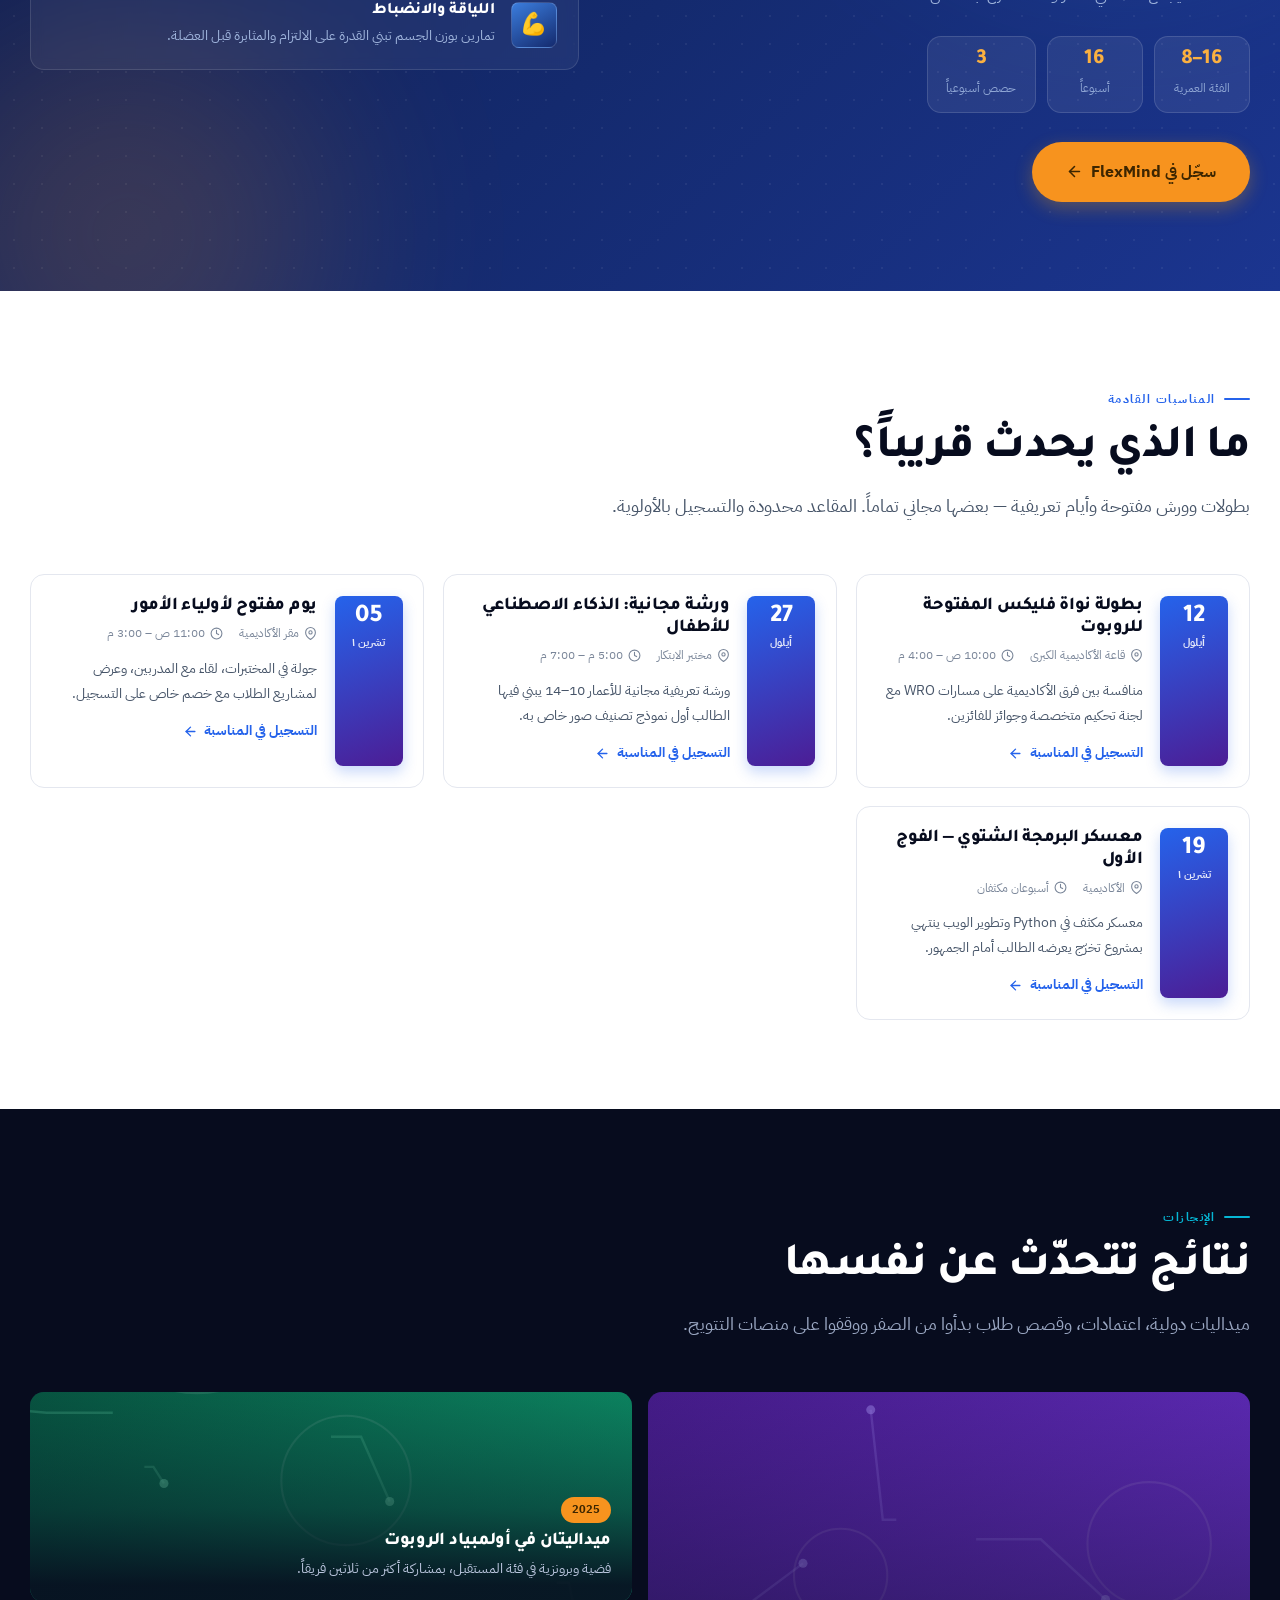
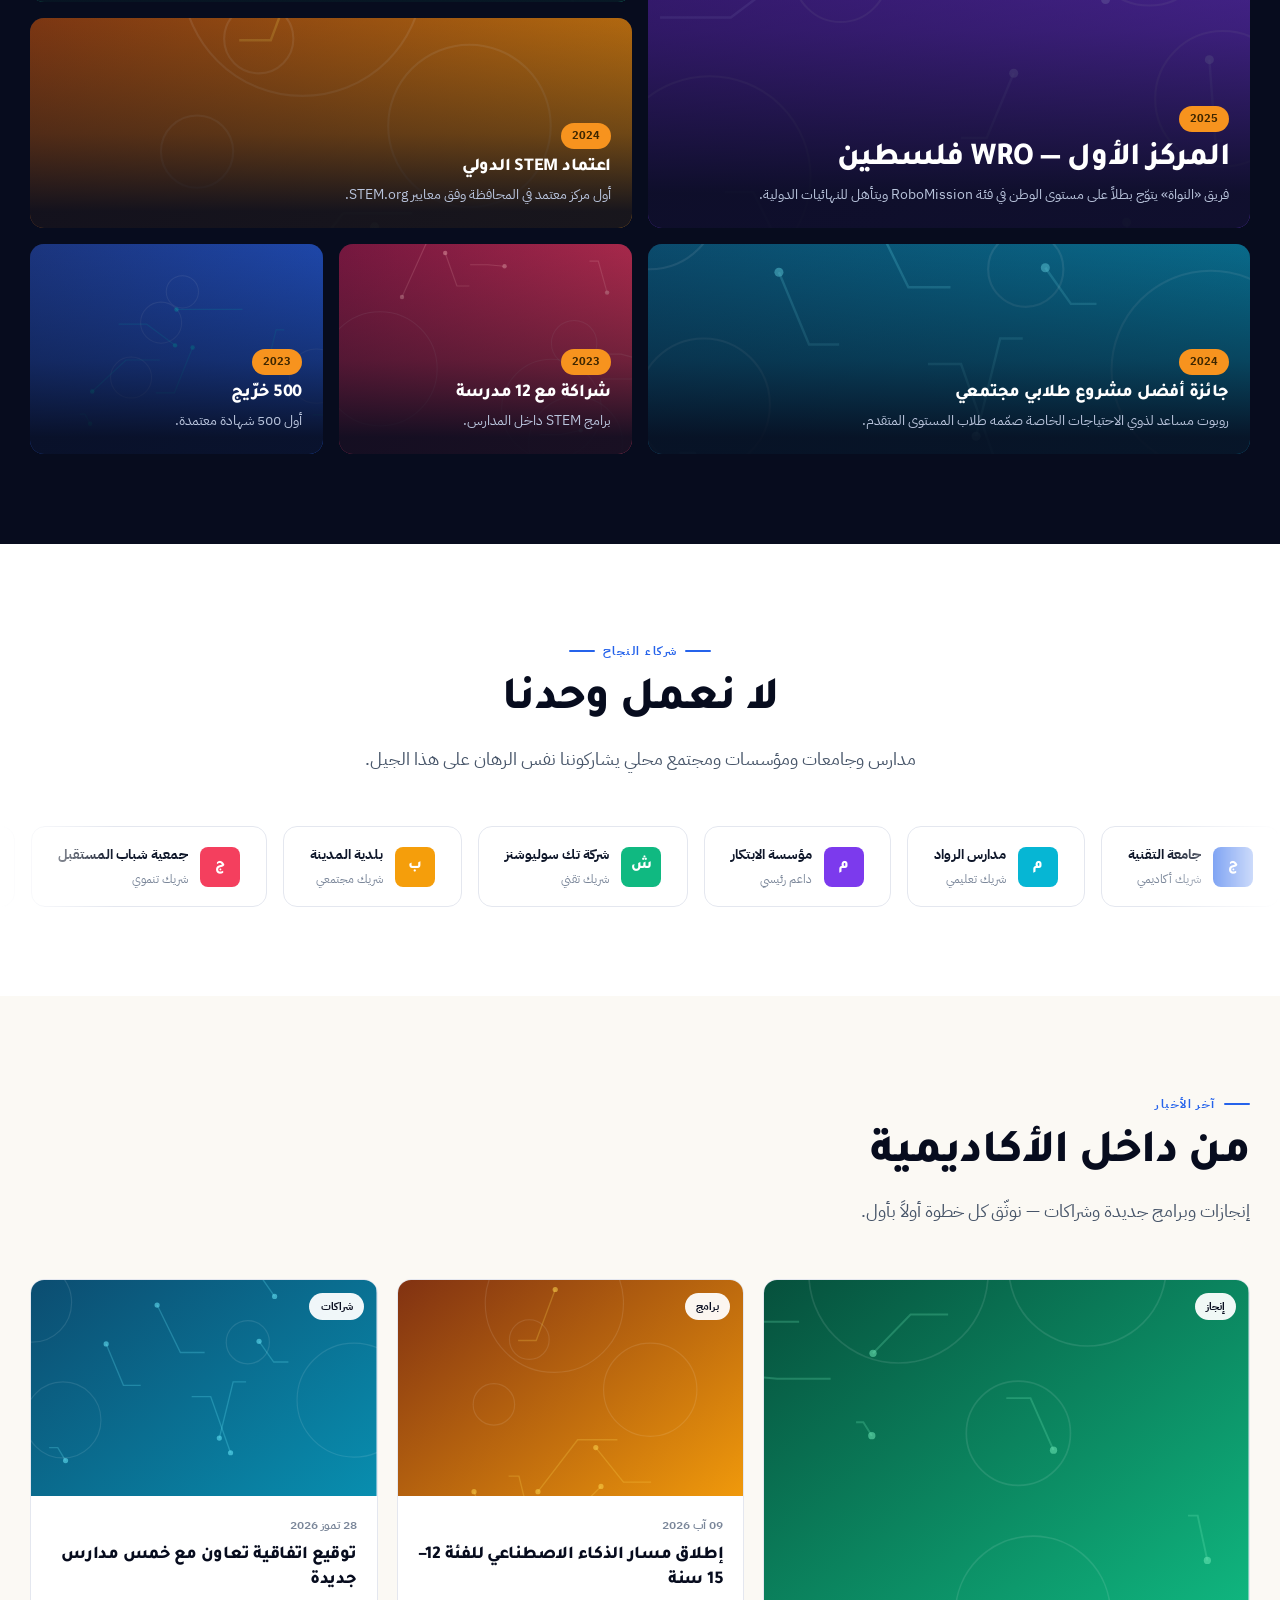
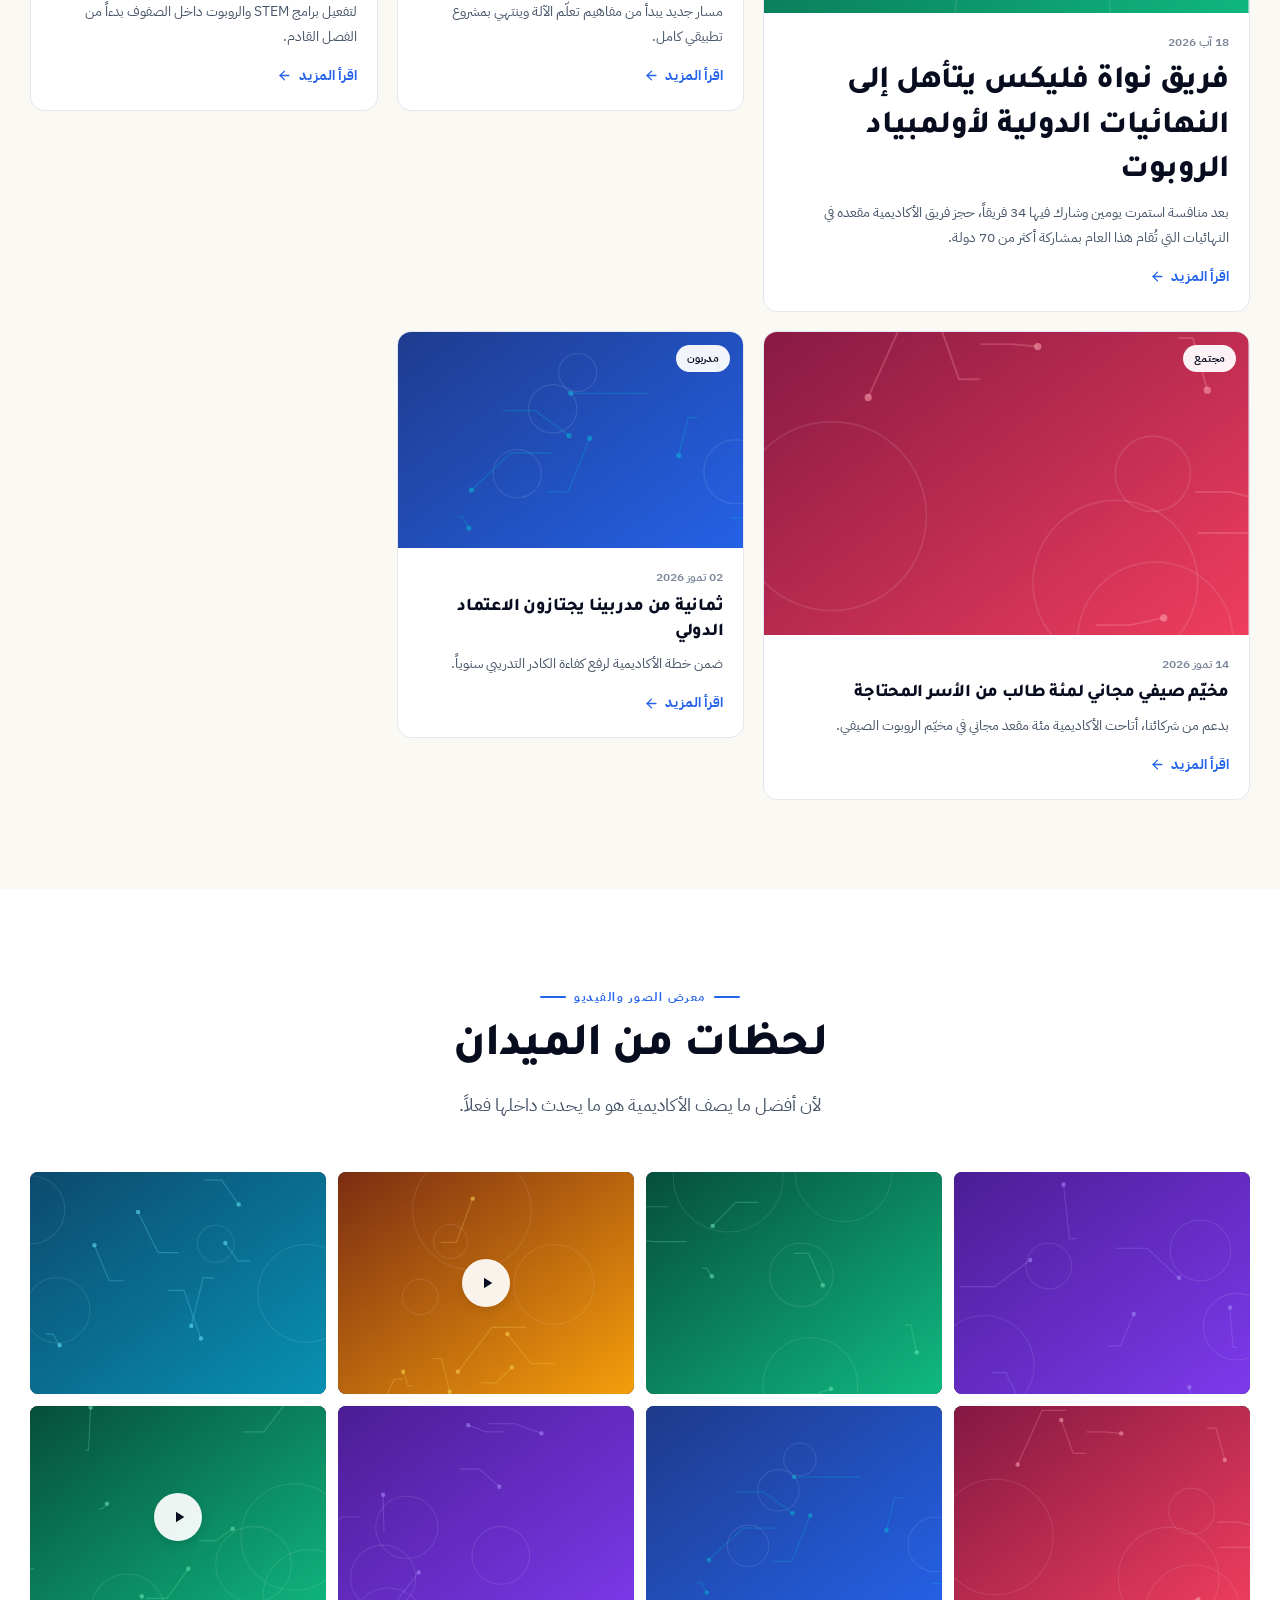
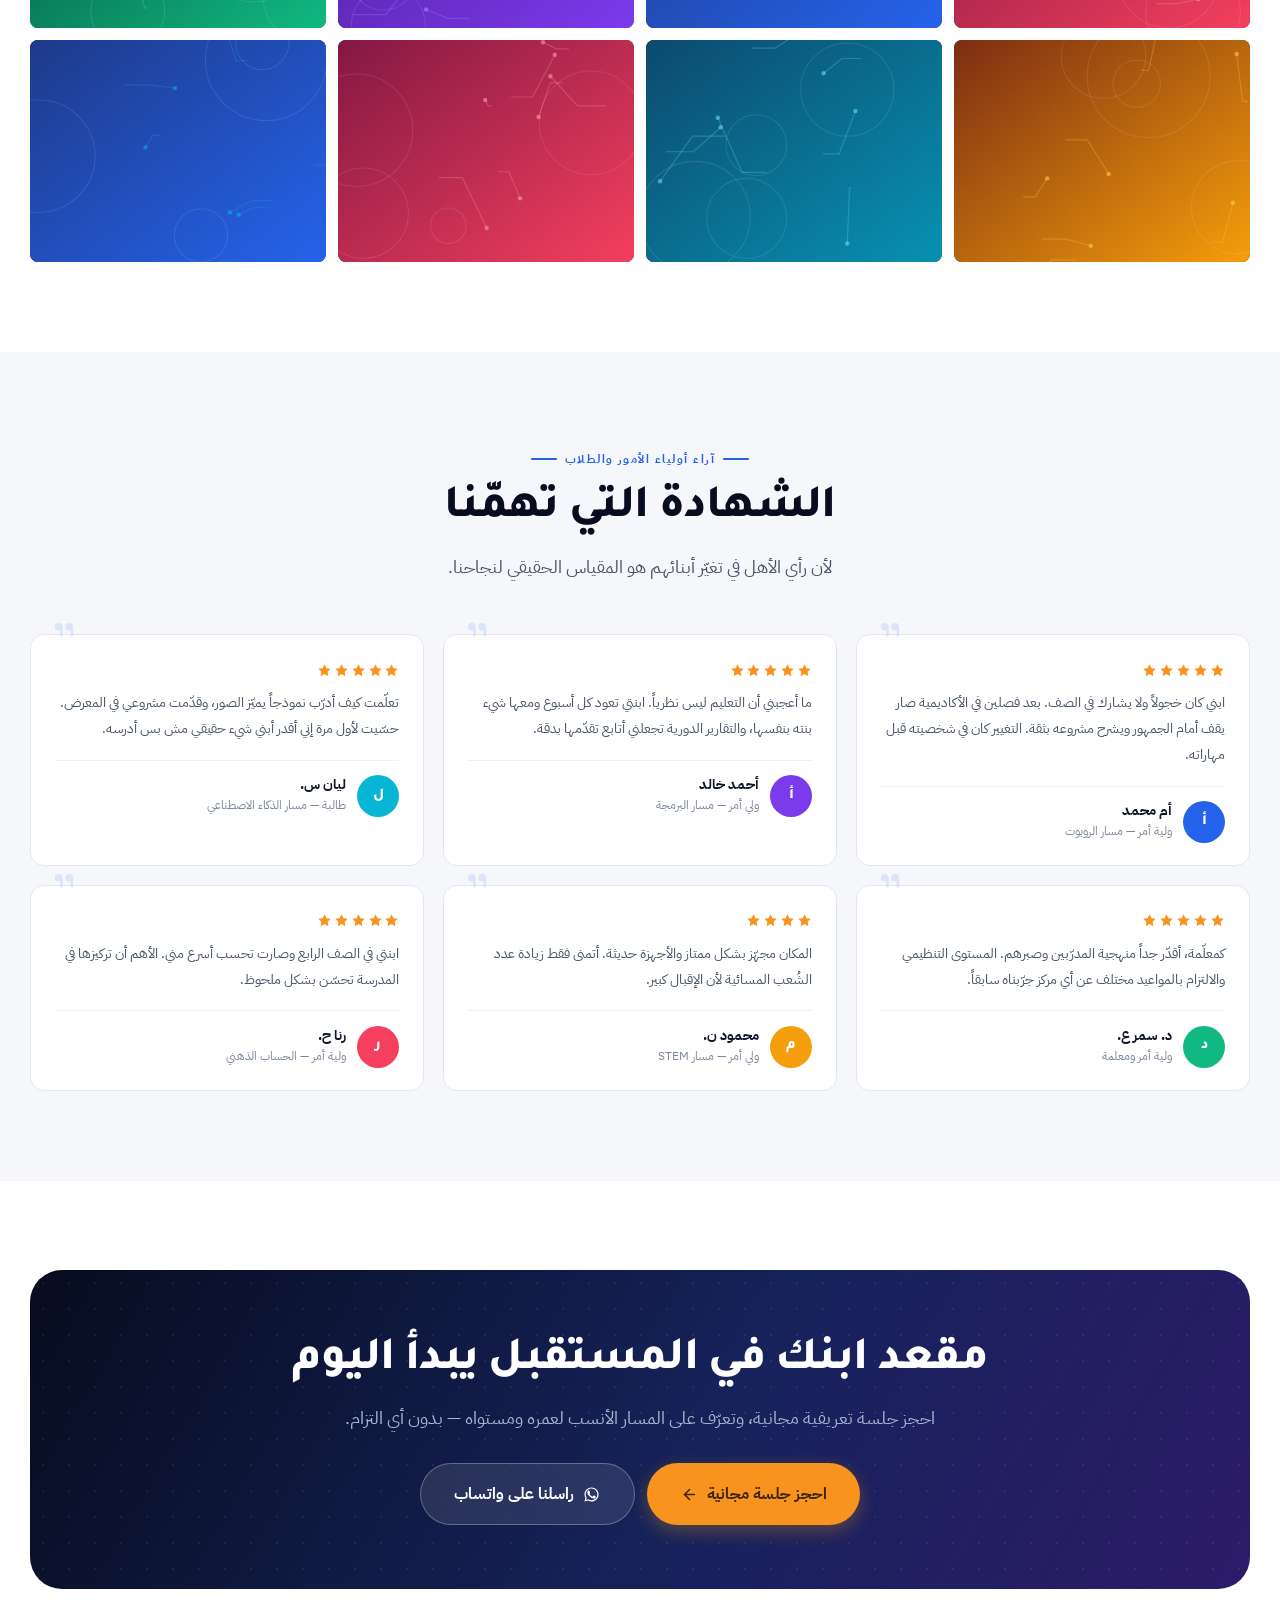
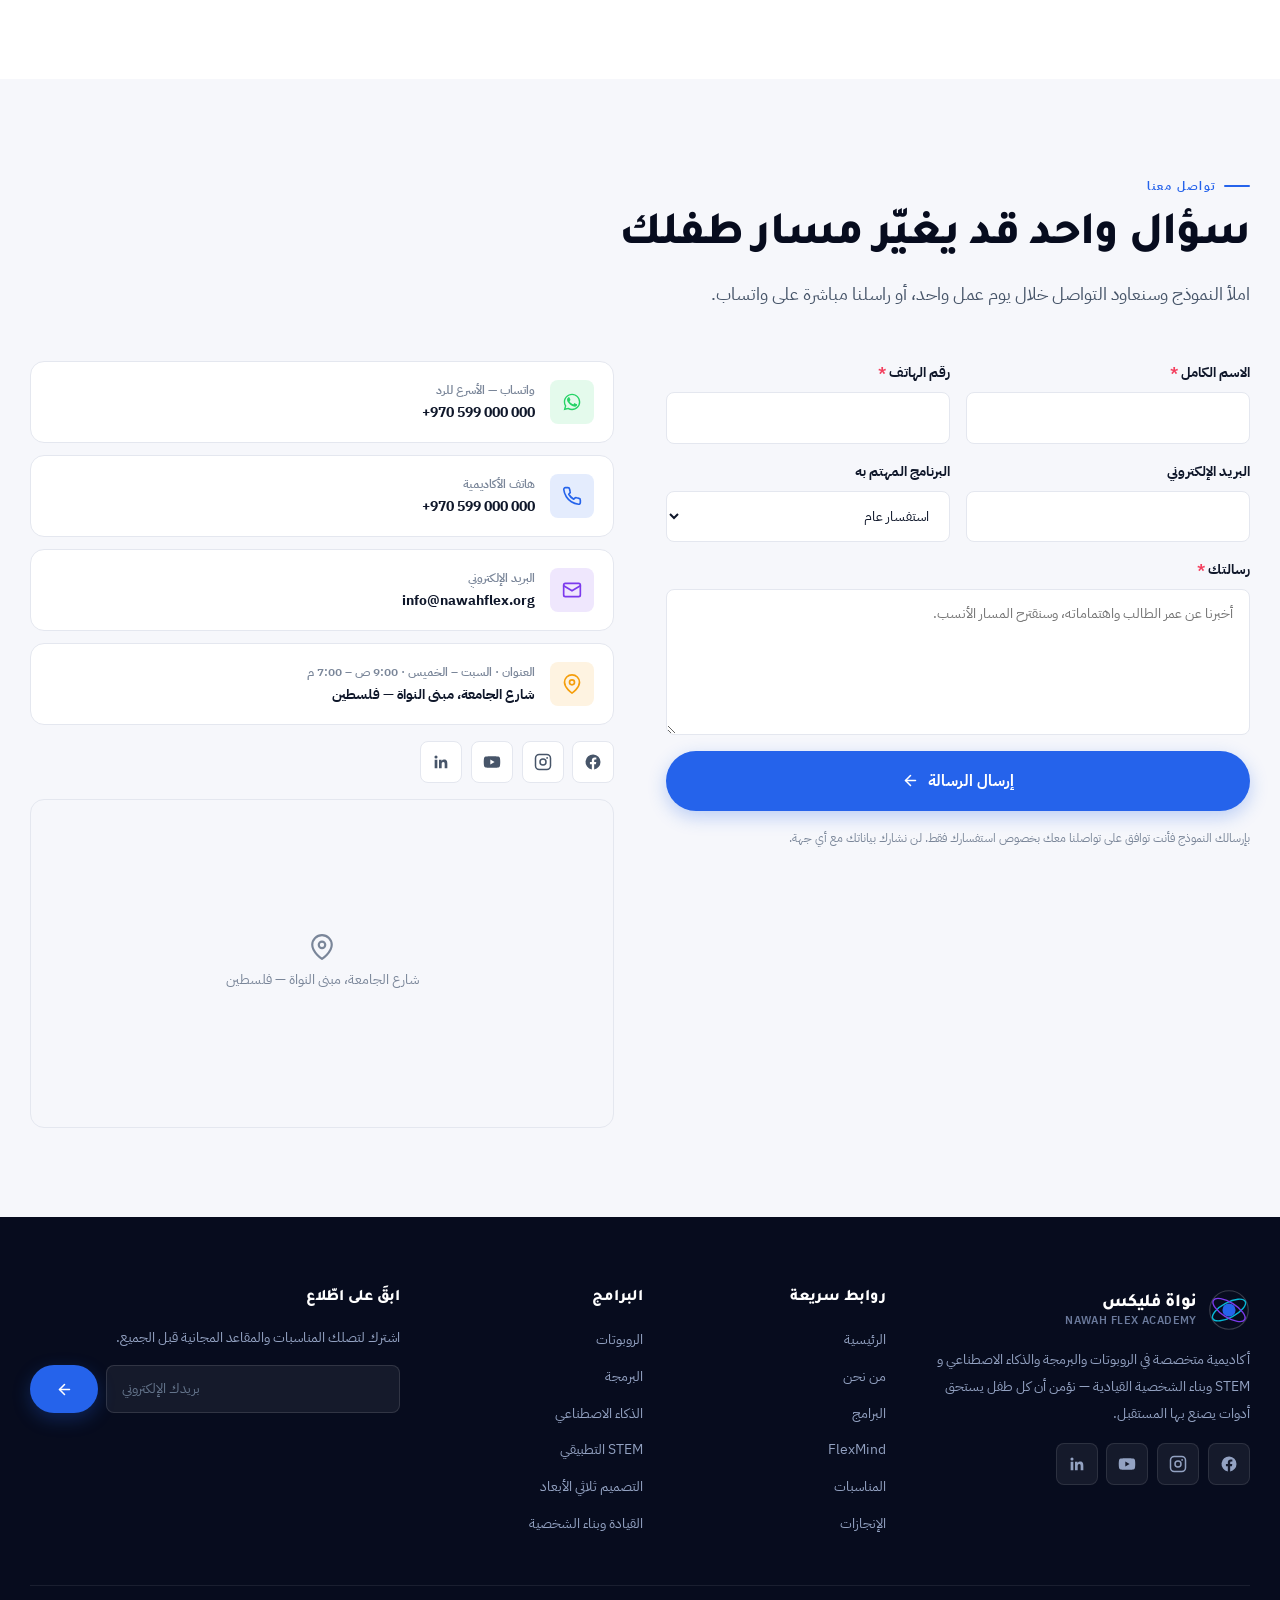
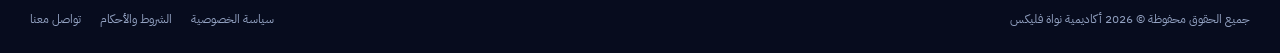
==== commit d4d4be67: "feat: تحويل النطاق الرسمي إلى nawahflex.org النطاق المشترى فعلياً هو .org لا .com، فتُحدَّث كل الإشا" ====
--- a/site/index.html
+++ b/site/index.html
@@ -8,7 +8,7 @@
 <title>أكاديمية نواة فليكس — الروبوت والبرمجة والذكاء الاصطناعي وصناعة القادة</title>
 <meta name="description" content="أكاديمية نواة فليكس: برامج تدريبية معتمدة في الروبوتات والبرمجة والذكاء الاصطناعي و STEM والقيادة للأعمار 6–18 سنة. تعلّم بالممارسة، مسارات متدرّجة، ومشاركات في المسابقات الدولية.">
 <meta name="keywords" content="أكاديمية نواة فليكس, روبوت للأطفال, تعليم البرمجة, الذكاء الاصطناعي للأطفال, STEM, WRO, الحساب الذهني, دورات تدريبية">
-<link rel="canonical" href="https://nawahflex.com/">
+<link rel="canonical" href="https://nawahflex.org/">
 
 <!-- المشاركة على واتساب وفيسبوك -->
 <meta property="og:type" content="website">
@@ -16,8 +16,8 @@
 <meta property="og:locale" content="ar_AR">
 <meta property="og:title" content="أكاديمية نواة فليكس — نحو جيل يقود المستقبل">
 <meta property="og:description" content="برامج معتمدة في الروبوتات والبرمجة والذكاء الاصطناعي والقيادة للأعمار 6–18 سنة.">
-<meta property="og:url" content="https://nawahflex.com/">
-<meta property="og:image" content="https://nawahflex.com/assets/og-cover.png">
+<meta property="og:url" content="https://nawahflex.org/">
+<meta property="og:image" content="https://nawahflex.org/assets/og-cover.png">
 <meta property="og:image:width" content="1200">
 <meta property="og:image:height" content="630">
 <meta name="twitter:card" content="summary_large_image">
@@ -40,8 +40,8 @@
   "@type": "EducationalOrganization",
   "name": "أكاديمية نواة فليكس",
   "alternateName": "Nawah Flex Academy",
-  "url": "https://nawahflex.com/",
-  "logo": "https://nawahflex.com/assets/favicon.svg",
+  "url": "https://nawahflex.org/",
+  "logo": "https://nawahflex.org/assets/favicon.svg",
   "description": "أكاديمية متخصصة في الروبوتات والبرمجة والذكاء الاصطناعي و STEM والقيادة للأعمار 6–18 سنة.",
   "slogan": "نحو جيل يقود المستقبل بالتكنولوجيا والابتكار"
 }
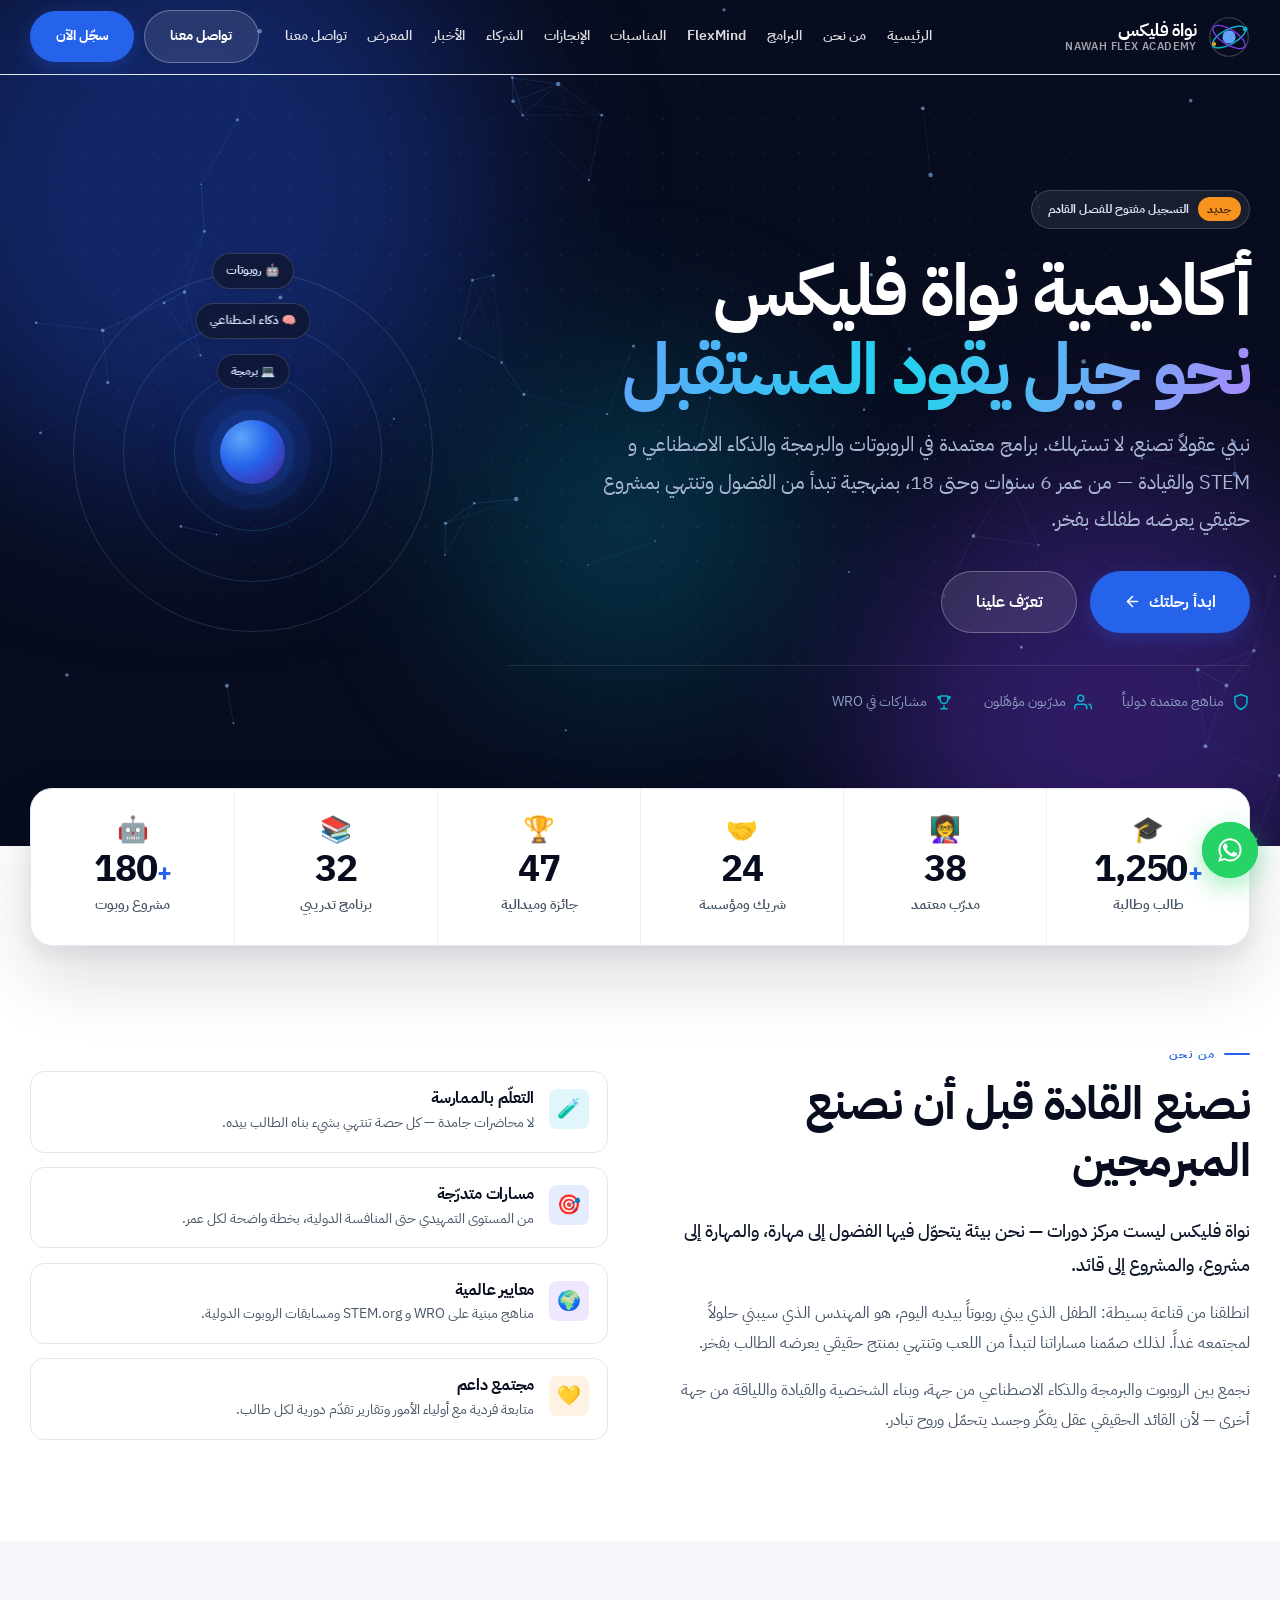
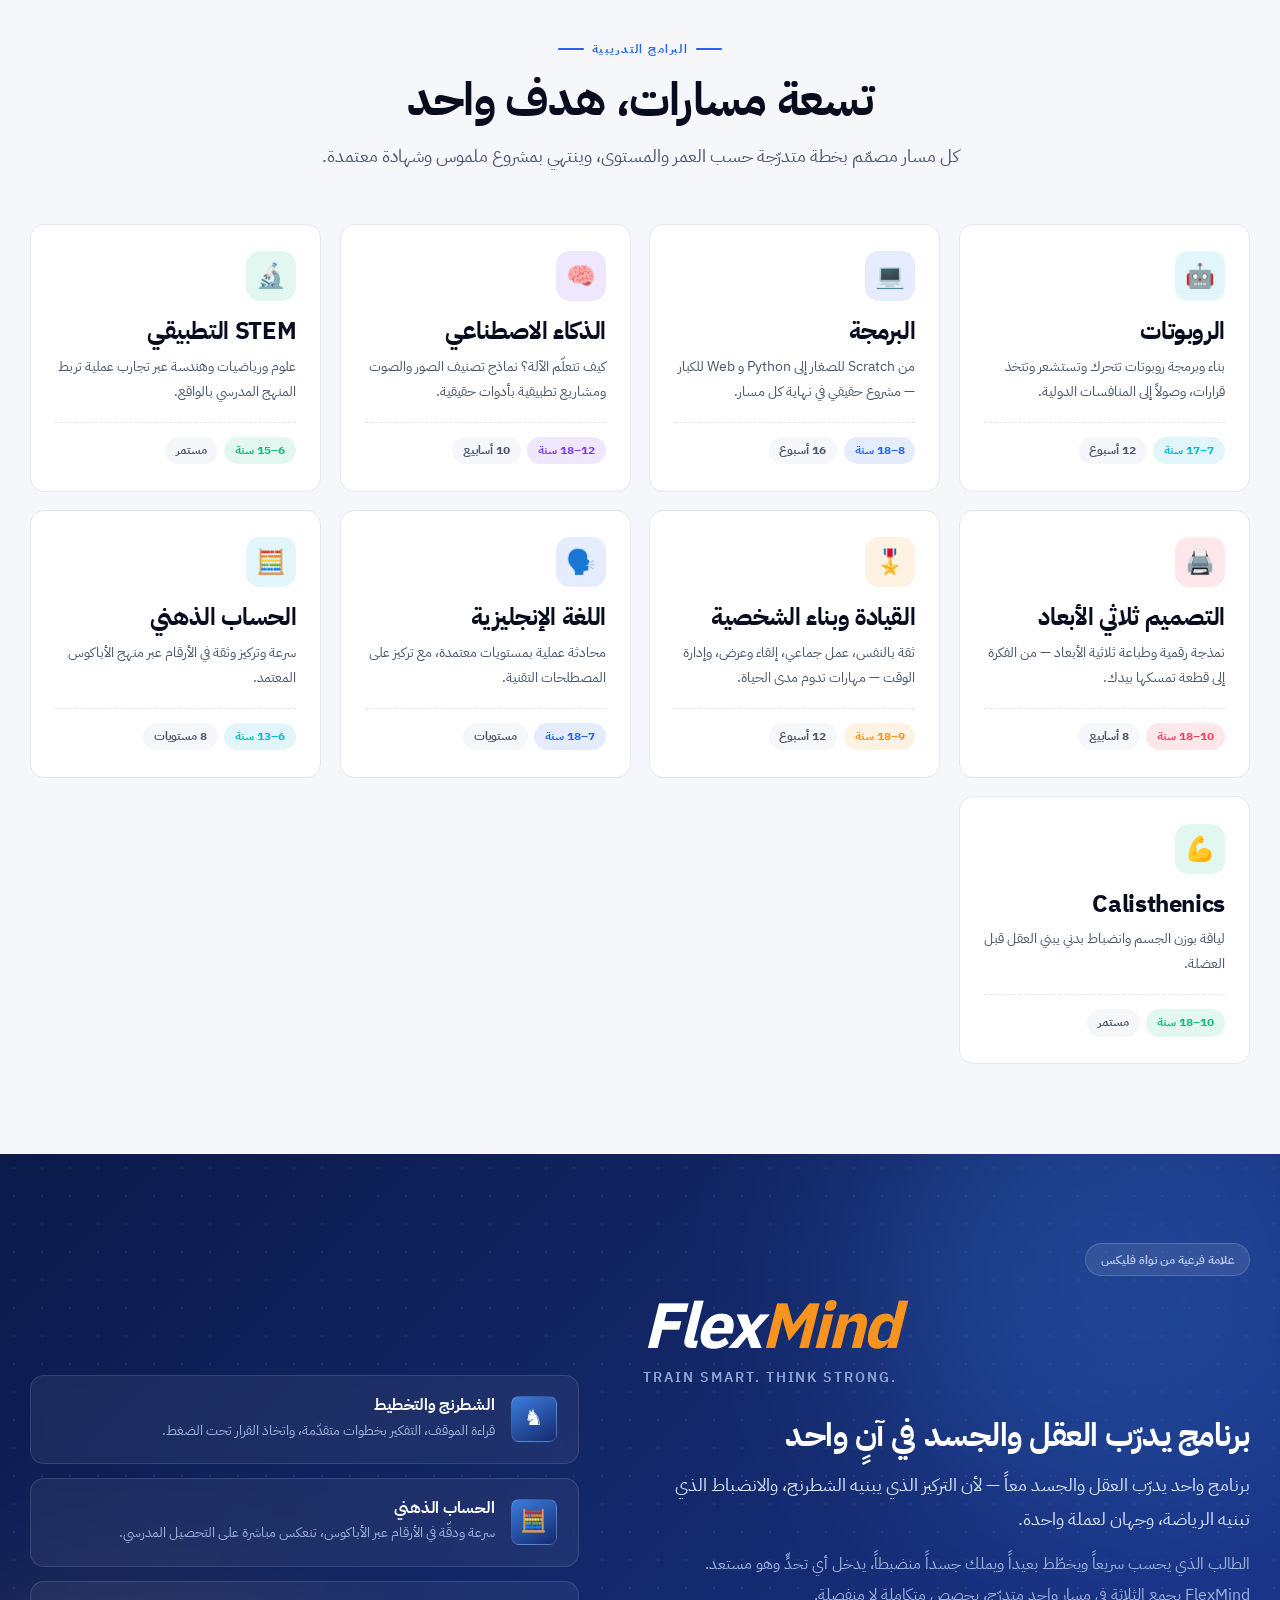
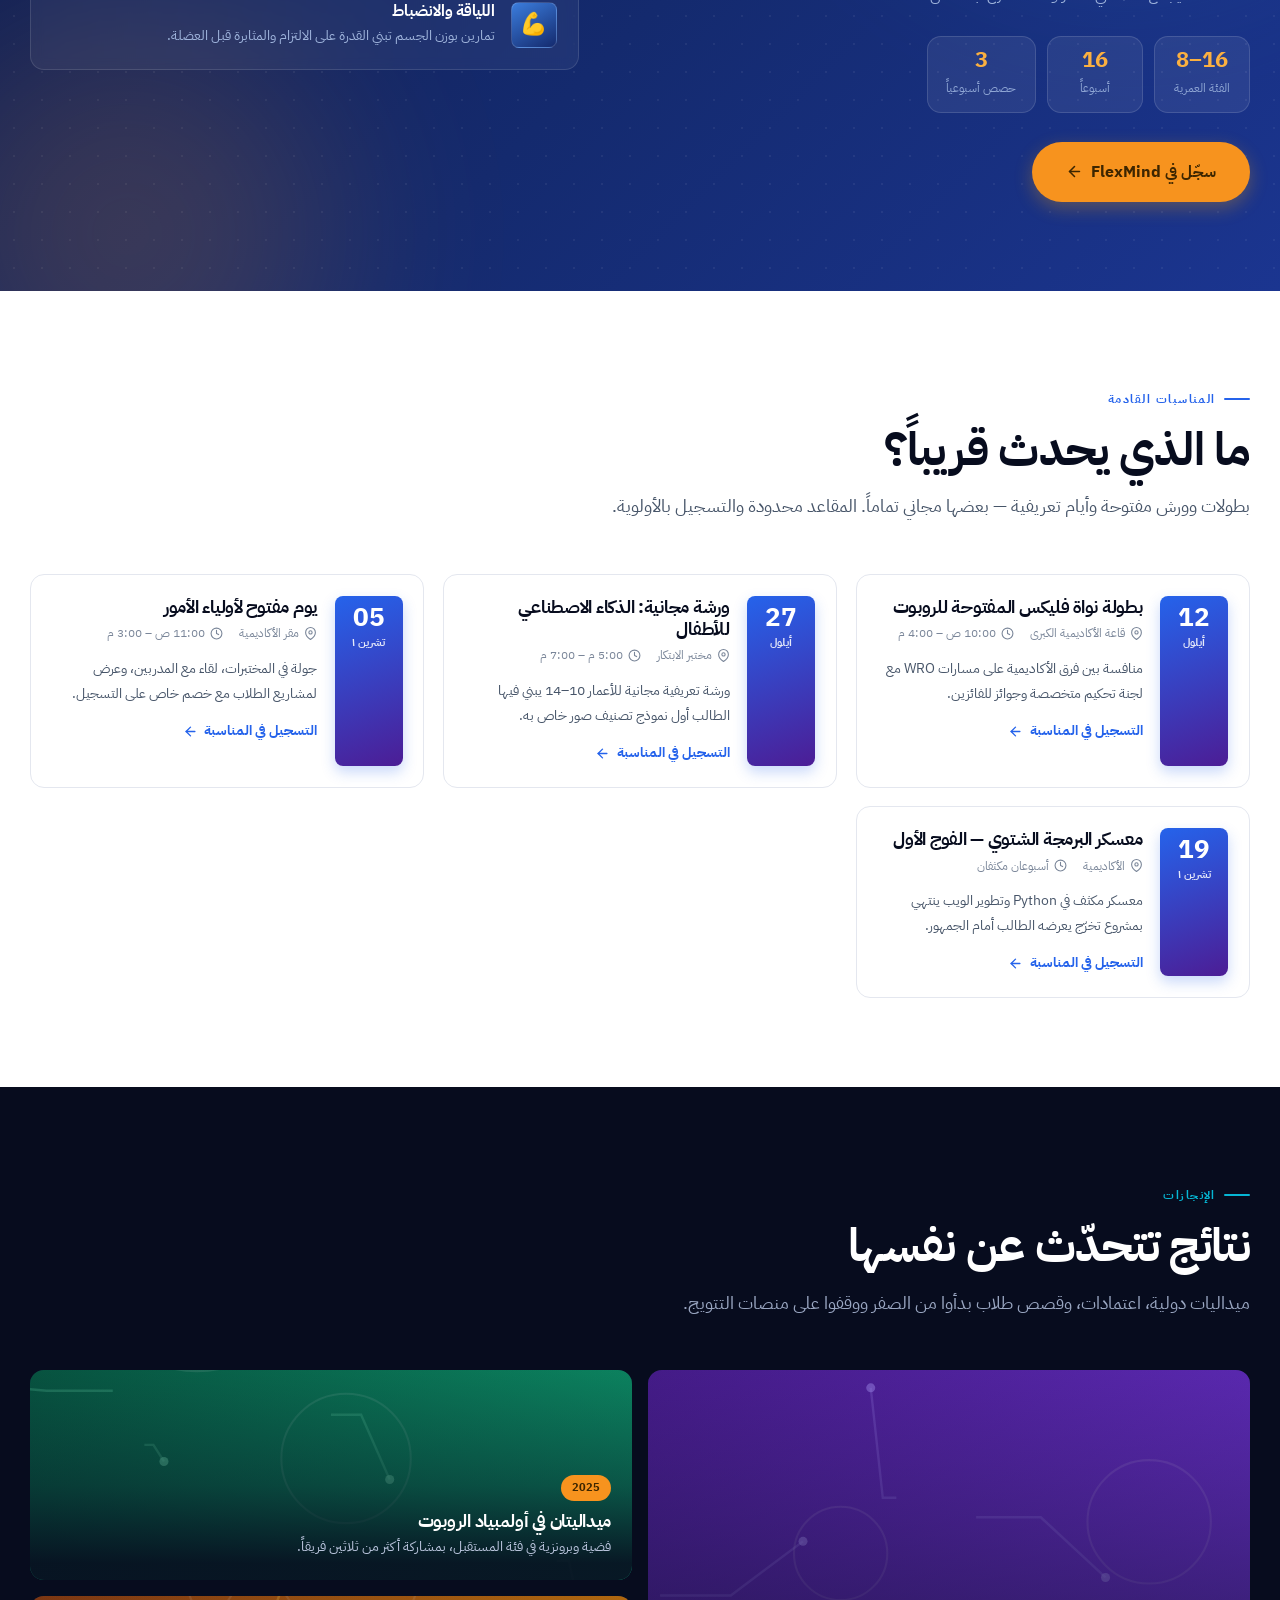
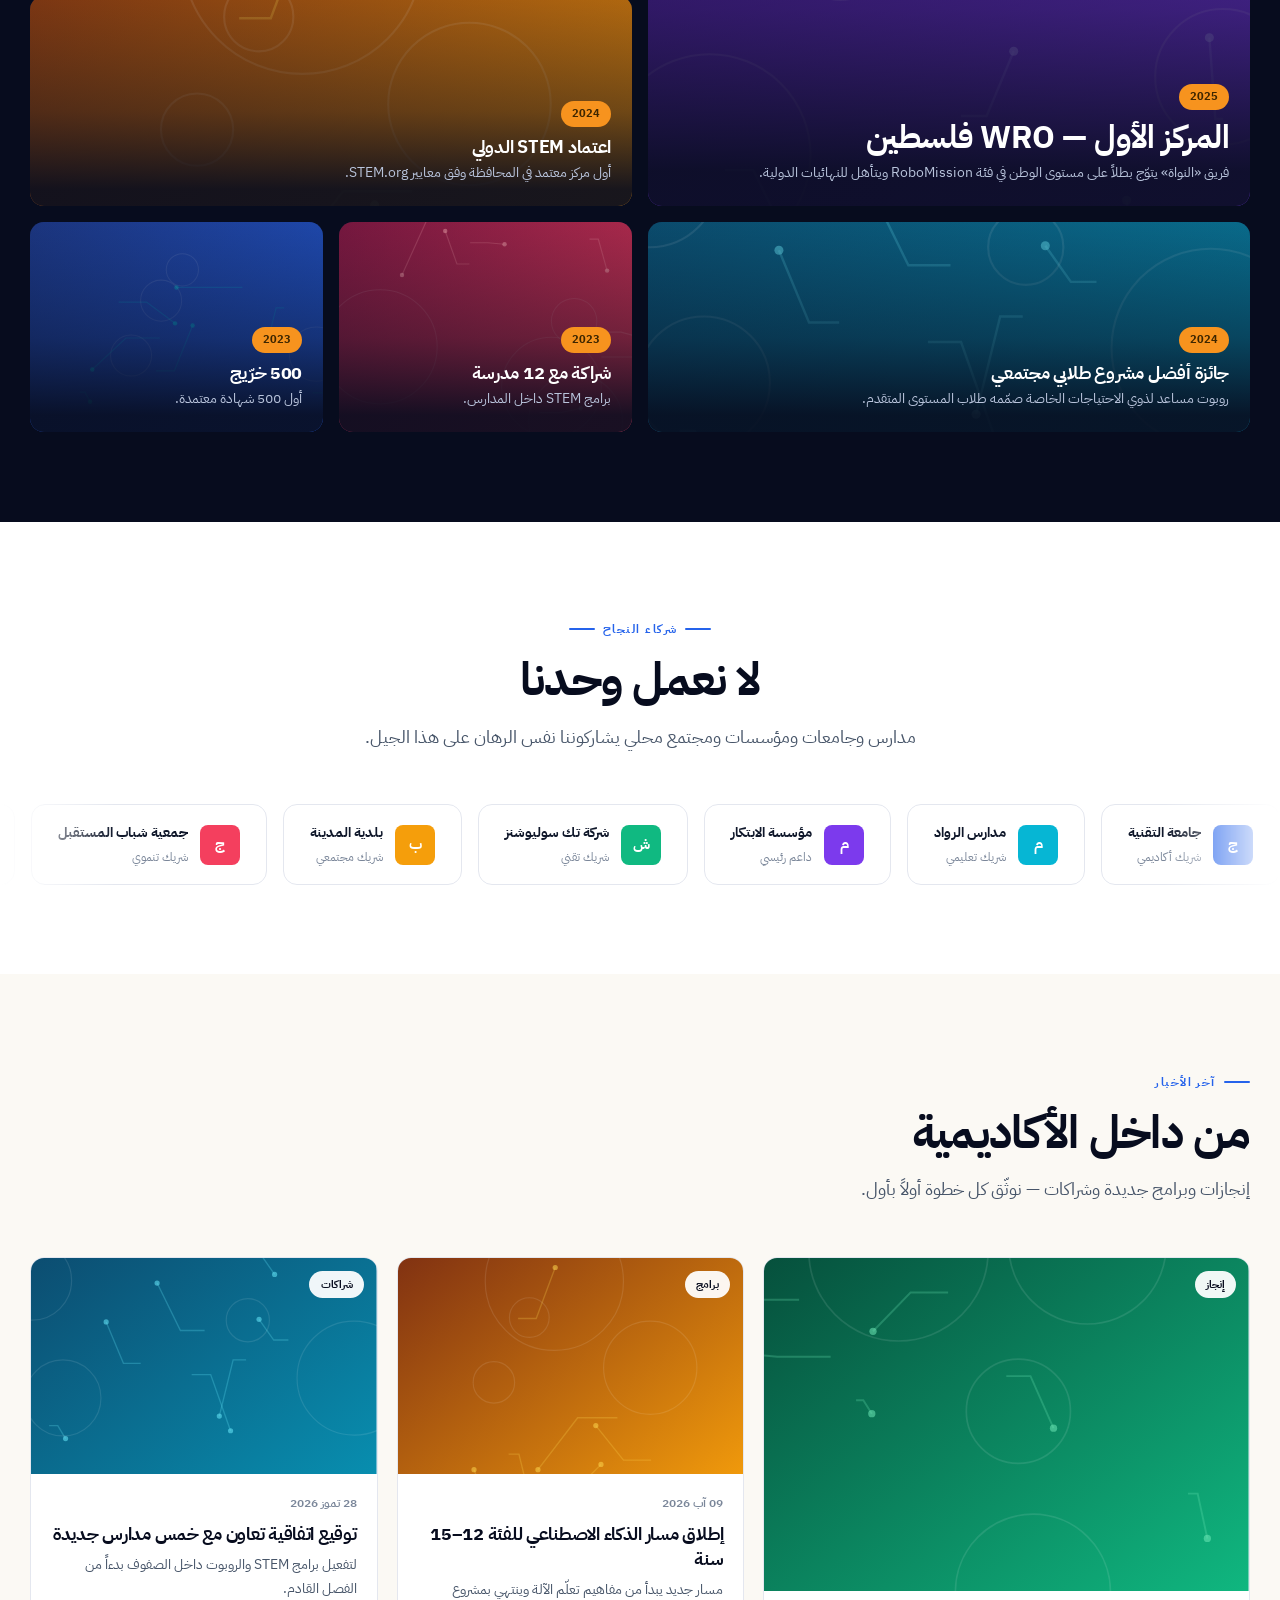
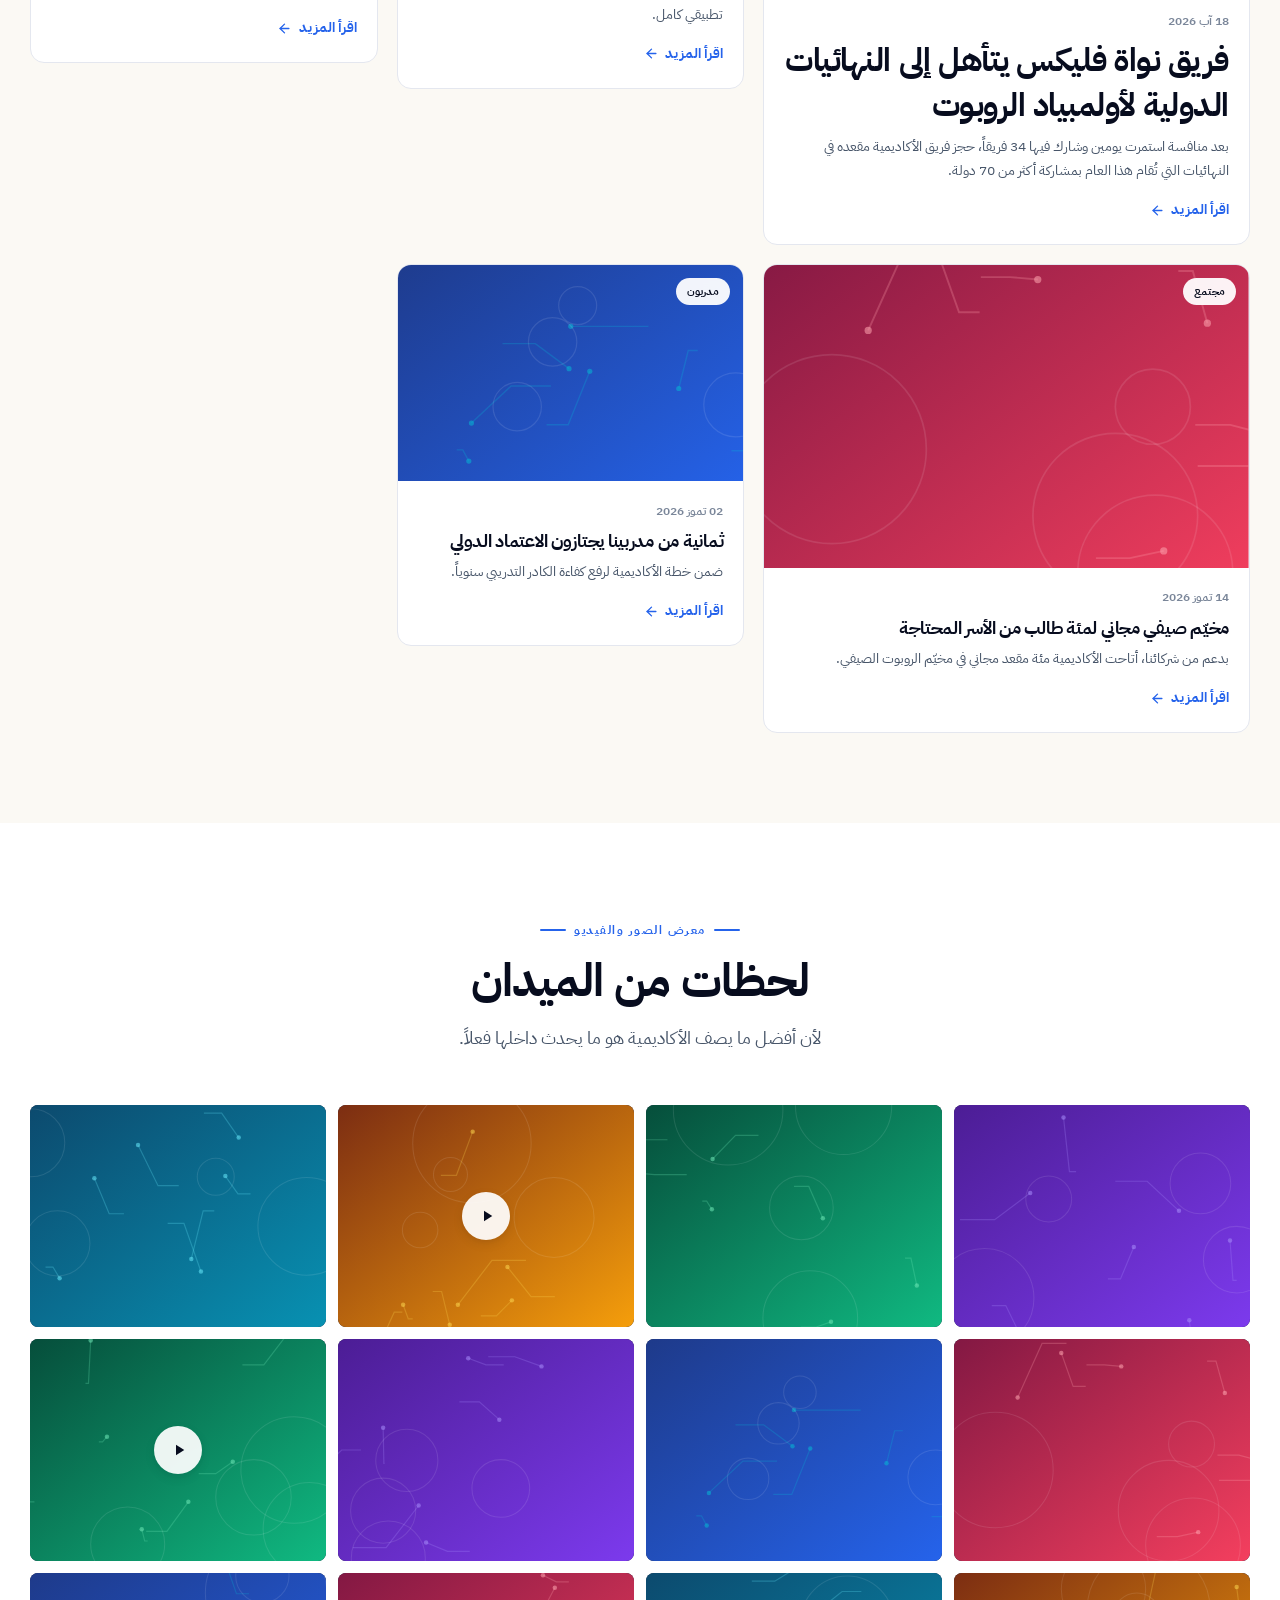
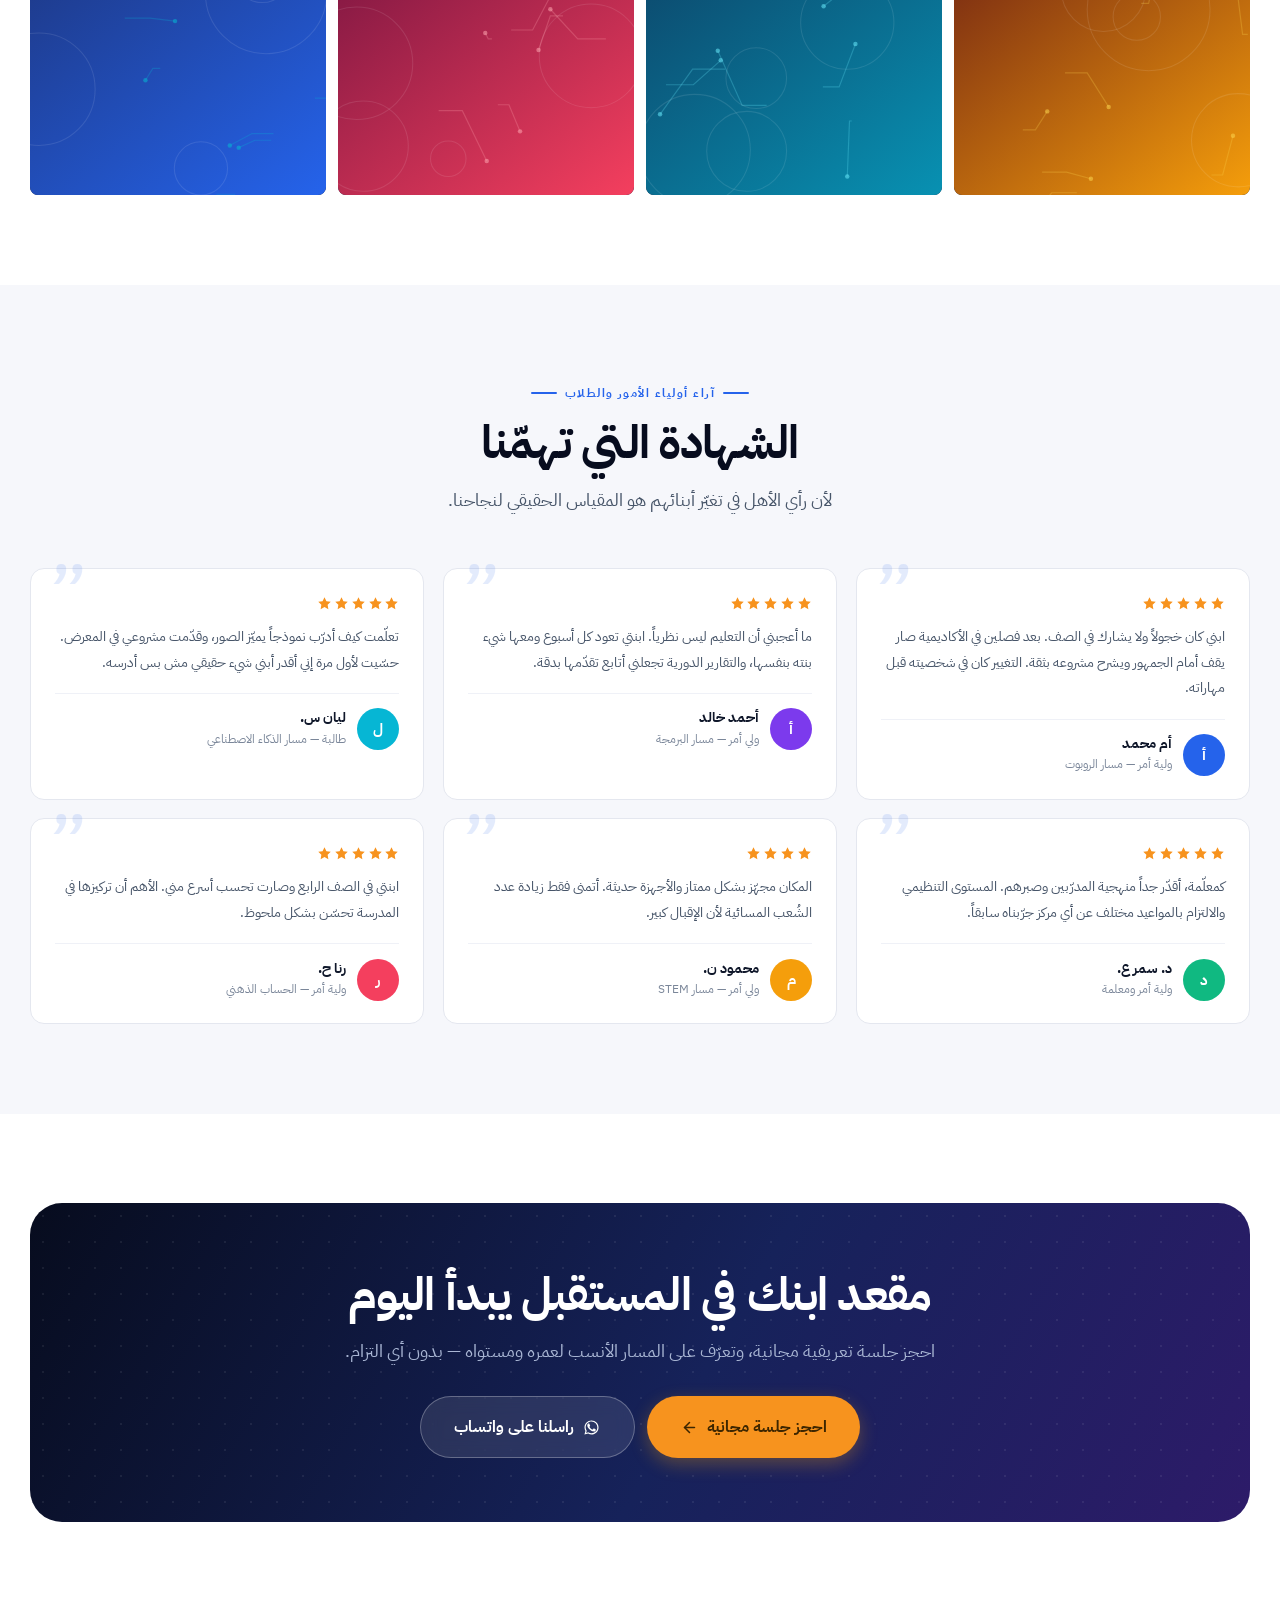
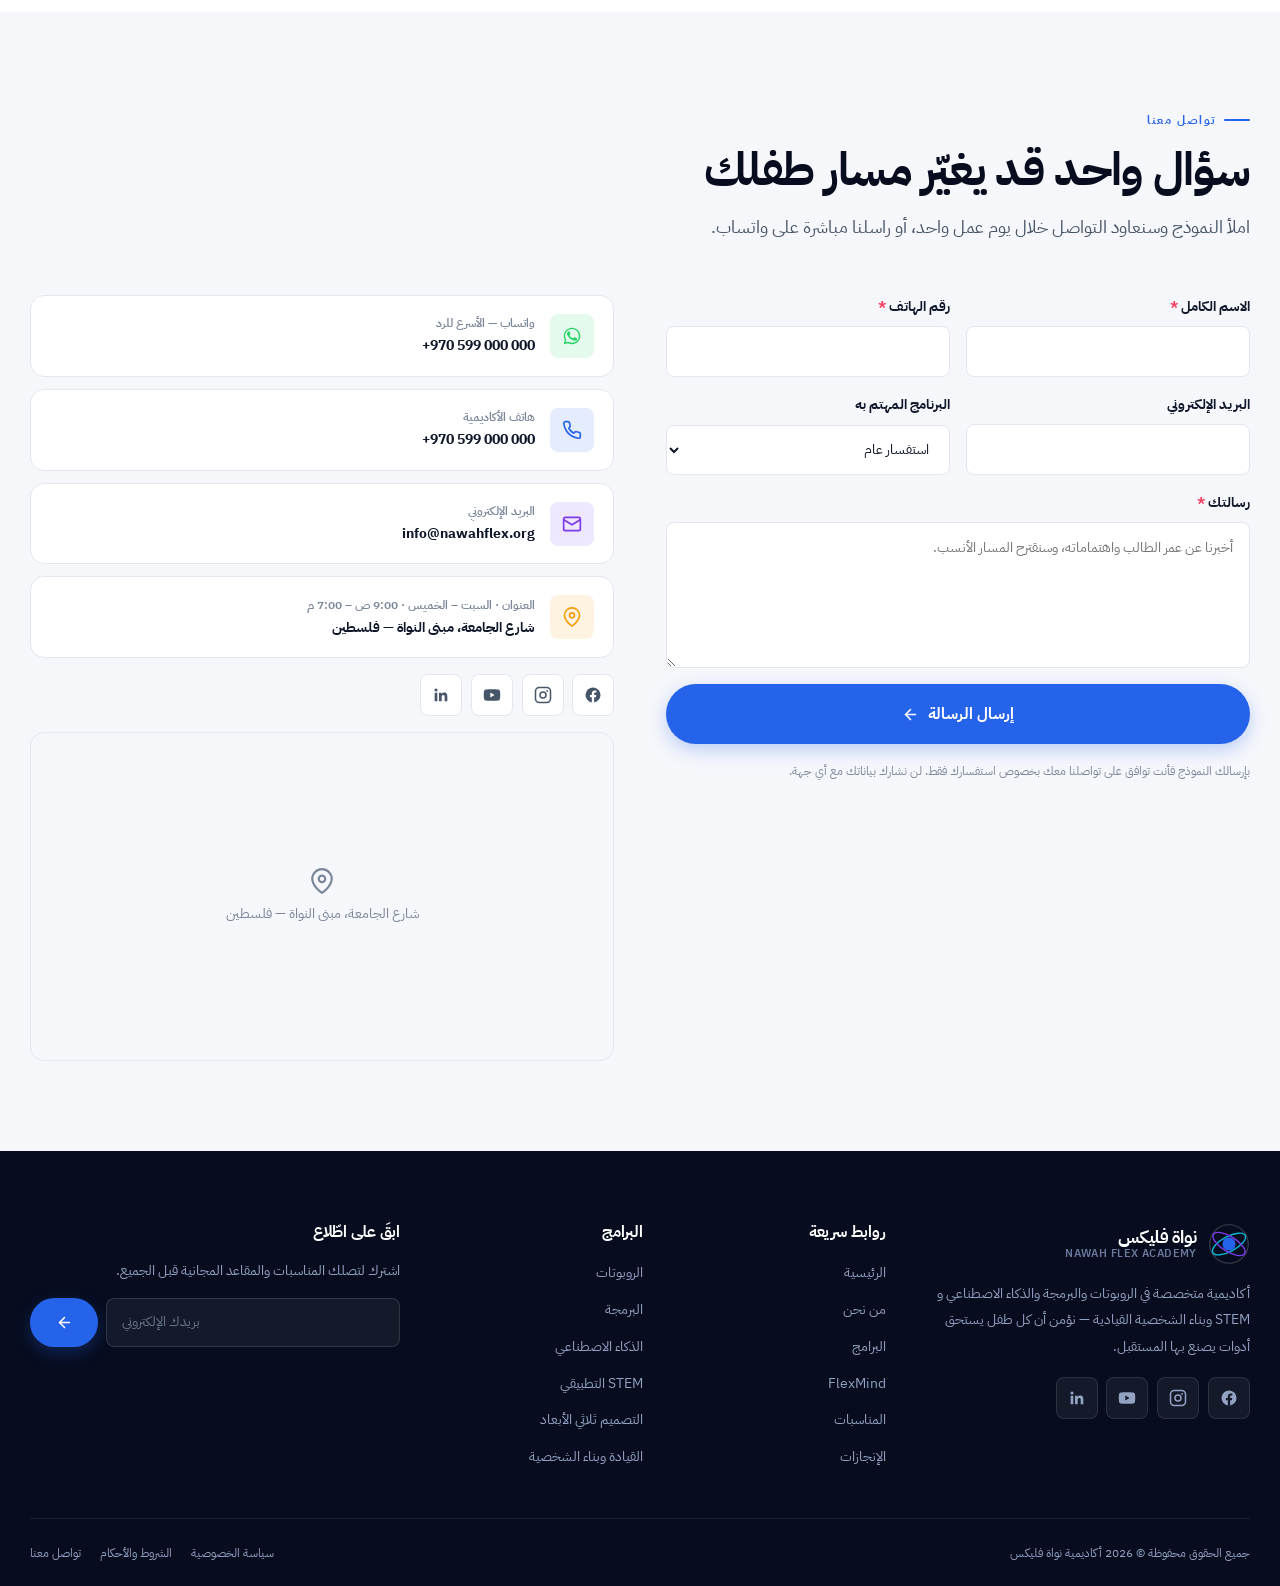
==== commit 792e0c4d: "perf: استضافة الخطوط محلياً — صفر نطاقات خارجية في الموقع كان الرأس يطلب ورقة أنماط من fonts.googlea" ====
--- a/site/index.html
+++ b/site/index.html
@@ -26,10 +26,12 @@
 <link rel="apple-touch-icon" href="assets/icon-192.png">
 <link rel="manifest" href="manifest.webmanifest">
 
-<link rel="preconnect" href="https://fonts.googleapis.com">
-<link rel="preconnect" href="https://fonts.gstatic.com" crossorigin>
-<link href="https://fonts.googleapis.com/css2?family=IBM+Plex+Sans+Arabic:wght@300;400;500;600;700&family=Tajawal:wght@500;700;800;900&display=swap" rel="stylesheet">
-
+<!-- الخطوط مستضافة محلياً: لا نطاق خارجي في المسار الحَرِج، ويعمل الموقع
+     كامل الشكل حتى لو تعذّر الوصول إلى جوجل. -->
+<link rel="preload" href="assets/fonts/IBMPlexSansArabic-400-arabic.woff2" as="font" type="font/woff2" crossorigin>
+<link rel="preload" href="assets/fonts/Tajawal-800-arabic.woff2" as="font" type="font/woff2" crossorigin>
+
+<link rel="stylesheet" href="css/fonts.css">
 <link rel="stylesheet" href="css/tokens.css">
 <link rel="stylesheet" href="css/style.css">
 
--- a/site/css/fonts.css
+++ b/site/css/fonts.css
@@ -0,0 +1,153 @@
+/* ==========================================================================
+   الخطوط — مستضافة محلياً
+   --------------------------------------------------------------------------
+   كانت تُحمَّل من fonts.googleapis.com و fonts.gstatic.com. الاستضافة المحلية:
+   • تحذف نطاقين خارجيين من المسار الحَرِج (بحث DNS + مصافحة TLS لكلٍّ منهما)
+   • تُبقي الموقع كامل الشكل حتى لو تعذّر الوصول إلى جوجل
+   • تحذف ورقة أنماط حاجبة للرسم من رأس الصفحة
+
+   المجموعات: العربية للمحتوى، واللاتينية لمثل STEM و WRO والأرقام.
+   الأوزان: ما يستعمله style.css فعلاً لا أكثر.
+   لتحديثها: أعد تشغيل السكربت الموثّق في CLAUDE.md §٤.
+   ========================================================================== */
+
+/* IBM Plex Sans Arabic 400 — arabic */
+@font-face {
+  font-family: 'IBM Plex Sans Arabic';
+  font-style: normal;
+  font-weight: 400;
+  font-display: swap;
+  src: url('../assets/fonts/IBMPlexSansArabic-400-arabic.woff2') format('woff2');
+  unicode-range: U+0600-06FF, U+0750-077F, U+0870-088E, U+0890-0891, U+0897-08E1, U+08E3-08FF, U+200C-200E, U+2010-2011, U+204F, U+2E41, U+FB50-FDFF, U+FE70-FE74, U+FE76-FEFC, U+102E0-102FB, U+10E60-10E7E, U+10EC2-10EC4, U+10EFC-10EFF, U+1EE00-1EE03, U+1EE05-1EE1F, U+1EE21-1EE22, U+1EE24, U+1EE27, U+1EE29-1EE32, U+1EE34-1EE37, U+1EE39, U+1EE3B, U+1EE42, U+1EE47, U+1EE49, U+1EE4B, U+1EE4D-1EE4F, U+1EE51-1EE52, U+1EE54, U+1EE57, U+1EE59, U+1EE5B, U+1EE5D, U+1EE5F, U+1EE61-1EE62, U+1EE64, U+1EE67-1EE6A, U+1EE6C-1EE72, U+1EE74-1EE77, U+1EE79-1EE7C, U+1EE7E, U+1EE80-1EE89, U+1EE8B-1EE9B, U+1EEA1-1EEA3, U+1EEA5-1EEA9, U+1EEAB-1EEBB, U+1EEF0-1EEF1;
+}
+
+/* IBM Plex Sans Arabic 400 — latin */
+@font-face {
+  font-family: 'IBM Plex Sans Arabic';
+  font-style: normal;
+  font-weight: 400;
+  font-display: swap;
+  src: url('../assets/fonts/IBMPlexSansArabic-400-latin.woff2') format('woff2');
+  unicode-range: U+0000-00FF, U+0131, U+0152-0153, U+02BB-02BC, U+02C6, U+02DA, U+02DC, U+0304, U+0308, U+0329, U+2000-206F, U+20AC, U+2122, U+2191, U+2193, U+2212, U+2215, U+FEFF, U+FFFD;
+}
+
+/* IBM Plex Sans Arabic 500 — arabic */
+@font-face {
+  font-family: 'IBM Plex Sans Arabic';
+  font-style: normal;
+  font-weight: 500;
+  font-display: swap;
+  src: url('../assets/fonts/IBMPlexSansArabic-500-arabic.woff2') format('woff2');
+  unicode-range: U+0600-06FF, U+0750-077F, U+0870-088E, U+0890-0891, U+0897-08E1, U+08E3-08FF, U+200C-200E, U+2010-2011, U+204F, U+2E41, U+FB50-FDFF, U+FE70-FE74, U+FE76-FEFC, U+102E0-102FB, U+10E60-10E7E, U+10EC2-10EC4, U+10EFC-10EFF, U+1EE00-1EE03, U+1EE05-1EE1F, U+1EE21-1EE22, U+1EE24, U+1EE27, U+1EE29-1EE32, U+1EE34-1EE37, U+1EE39, U+1EE3B, U+1EE42, U+1EE47, U+1EE49, U+1EE4B, U+1EE4D-1EE4F, U+1EE51-1EE52, U+1EE54, U+1EE57, U+1EE59, U+1EE5B, U+1EE5D, U+1EE5F, U+1EE61-1EE62, U+1EE64, U+1EE67-1EE6A, U+1EE6C-1EE72, U+1EE74-1EE77, U+1EE79-1EE7C, U+1EE7E, U+1EE80-1EE89, U+1EE8B-1EE9B, U+1EEA1-1EEA3, U+1EEA5-1EEA9, U+1EEAB-1EEBB, U+1EEF0-1EEF1;
+}
+
+/* IBM Plex Sans Arabic 500 — latin */
+@font-face {
+  font-family: 'IBM Plex Sans Arabic';
+  font-style: normal;
+  font-weight: 500;
+  font-display: swap;
+  src: url('../assets/fonts/IBMPlexSansArabic-500-latin.woff2') format('woff2');
+  unicode-range: U+0000-00FF, U+0131, U+0152-0153, U+02BB-02BC, U+02C6, U+02DA, U+02DC, U+0304, U+0308, U+0329, U+2000-206F, U+20AC, U+2122, U+2191, U+2193, U+2212, U+2215, U+FEFF, U+FFFD;
+}
+
+/* IBM Plex Sans Arabic 600 — arabic */
+@font-face {
+  font-family: 'IBM Plex Sans Arabic';
+  font-style: normal;
+  font-weight: 600;
+  font-display: swap;
+  src: url('../assets/fonts/IBMPlexSansArabic-600-arabic.woff2') format('woff2');
+  unicode-range: U+0600-06FF, U+0750-077F, U+0870-088E, U+0890-0891, U+0897-08E1, U+08E3-08FF, U+200C-200E, U+2010-2011, U+204F, U+2E41, U+FB50-FDFF, U+FE70-FE74, U+FE76-FEFC, U+102E0-102FB, U+10E60-10E7E, U+10EC2-10EC4, U+10EFC-10EFF, U+1EE00-1EE03, U+1EE05-1EE1F, U+1EE21-1EE22, U+1EE24, U+1EE27, U+1EE29-1EE32, U+1EE34-1EE37, U+1EE39, U+1EE3B, U+1EE42, U+1EE47, U+1EE49, U+1EE4B, U+1EE4D-1EE4F, U+1EE51-1EE52, U+1EE54, U+1EE57, U+1EE59, U+1EE5B, U+1EE5D, U+1EE5F, U+1EE61-1EE62, U+1EE64, U+1EE67-1EE6A, U+1EE6C-1EE72, U+1EE74-1EE77, U+1EE79-1EE7C, U+1EE7E, U+1EE80-1EE89, U+1EE8B-1EE9B, U+1EEA1-1EEA3, U+1EEA5-1EEA9, U+1EEAB-1EEBB, U+1EEF0-1EEF1;
+}
+
+/* IBM Plex Sans Arabic 600 — latin */
+@font-face {
+  font-family: 'IBM Plex Sans Arabic';
+  font-style: normal;
+  font-weight: 600;
+  font-display: swap;
+  src: url('../assets/fonts/IBMPlexSansArabic-600-latin.woff2') format('woff2');
+  unicode-range: U+0000-00FF, U+0131, U+0152-0153, U+02BB-02BC, U+02C6, U+02DA, U+02DC, U+0304, U+0308, U+0329, U+2000-206F, U+20AC, U+2122, U+2191, U+2193, U+2212, U+2215, U+FEFF, U+FFFD;
+}
+
+/* IBM Plex Sans Arabic 700 — arabic */
+@font-face {
+  font-family: 'IBM Plex Sans Arabic';
+  font-style: normal;
+  font-weight: 700;
+  font-display: swap;
+  src: url('../assets/fonts/IBMPlexSansArabic-700-arabic.woff2') format('woff2');
+  unicode-range: U+0600-06FF, U+0750-077F, U+0870-088E, U+0890-0891, U+0897-08E1, U+08E3-08FF, U+200C-200E, U+2010-2011, U+204F, U+2E41, U+FB50-FDFF, U+FE70-FE74, U+FE76-FEFC, U+102E0-102FB, U+10E60-10E7E, U+10EC2-10EC4, U+10EFC-10EFF, U+1EE00-1EE03, U+1EE05-1EE1F, U+1EE21-1EE22, U+1EE24, U+1EE27, U+1EE29-1EE32, U+1EE34-1EE37, U+1EE39, U+1EE3B, U+1EE42, U+1EE47, U+1EE49, U+1EE4B, U+1EE4D-1EE4F, U+1EE51-1EE52, U+1EE54, U+1EE57, U+1EE59, U+1EE5B, U+1EE5D, U+1EE5F, U+1EE61-1EE62, U+1EE64, U+1EE67-1EE6A, U+1EE6C-1EE72, U+1EE74-1EE77, U+1EE79-1EE7C, U+1EE7E, U+1EE80-1EE89, U+1EE8B-1EE9B, U+1EEA1-1EEA3, U+1EEA5-1EEA9, U+1EEAB-1EEBB, U+1EEF0-1EEF1;
+}
+
+/* IBM Plex Sans Arabic 700 — latin */
+@font-face {
+  font-family: 'IBM Plex Sans Arabic';
+  font-style: normal;
+  font-weight: 700;
+  font-display: swap;
+  src: url('../assets/fonts/IBMPlexSansArabic-700-latin.woff2') format('woff2');
+  unicode-range: U+0000-00FF, U+0131, U+0152-0153, U+02BB-02BC, U+02C6, U+02DA, U+02DC, U+0304, U+0308, U+0329, U+2000-206F, U+20AC, U+2122, U+2191, U+2193, U+2212, U+2215, U+FEFF, U+FFFD;
+}
+
+/* Tajawal 400 — arabic */
+@font-face {
+  font-family: 'Tajawal';
+  font-style: normal;
+  font-weight: 400;
+  font-display: swap;
+  src: url('../assets/fonts/Tajawal-400-arabic.woff2') format('woff2');
+  unicode-range: U+0600-06FF, U+0750-077F, U+0870-088E, U+0890-0891, U+0897-08E1, U+08E3-08FF, U+200C-200E, U+2010-2011, U+204F, U+2E41, U+FB50-FDFF, U+FE70-FE74, U+FE76-FEFC, U+102E0-102FB, U+10E60-10E7E, U+10EC2-10EC4, U+10EFC-10EFF, U+1EE00-1EE03, U+1EE05-1EE1F, U+1EE21-1EE22, U+1EE24, U+1EE27, U+1EE29-1EE32, U+1EE34-1EE37, U+1EE39, U+1EE3B, U+1EE42, U+1EE47, U+1EE49, U+1EE4B, U+1EE4D-1EE4F, U+1EE51-1EE52, U+1EE54, U+1EE57, U+1EE59, U+1EE5B, U+1EE5D, U+1EE5F, U+1EE61-1EE62, U+1EE64, U+1EE67-1EE6A, U+1EE6C-1EE72, U+1EE74-1EE77, U+1EE79-1EE7C, U+1EE7E, U+1EE80-1EE89, U+1EE8B-1EE9B, U+1EEA1-1EEA3, U+1EEA5-1EEA9, U+1EEAB-1EEBB, U+1EEF0-1EEF1;
+}
+
+/* Tajawal 400 — latin */
+@font-face {
+  font-family: 'Tajawal';
+  font-style: normal;
+  font-weight: 400;
+  font-display: swap;
+  src: url('../assets/fonts/Tajawal-400-latin.woff2') format('woff2');
+  unicode-range: U+0000-00FF, U+0131, U+0152-0153, U+02BB-02BC, U+02C6, U+02DA, U+02DC, U+0304, U+0308, U+0329, U+2000-206F, U+20AC, U+2122, U+2191, U+2193, U+2212, U+2215, U+FEFF, U+FFFD;
+}
+
+/* Tajawal 700 — arabic */
+@font-face {
+  font-family: 'Tajawal';
+  font-style: normal;
+  font-weight: 700;
+  font-display: swap;
+  src: url('../assets/fonts/Tajawal-700-arabic.woff2') format('woff2');
+  unicode-range: U+0600-06FF, U+0750-077F, U+0870-088E, U+0890-0891, U+0897-08E1, U+08E3-08FF, U+200C-200E, U+2010-2011, U+204F, U+2E41, U+FB50-FDFF, U+FE70-FE74, U+FE76-FEFC, U+102E0-102FB, U+10E60-10E7E, U+10EC2-10EC4, U+10EFC-10EFF, U+1EE00-1EE03, U+1EE05-1EE1F, U+1EE21-1EE22, U+1EE24, U+1EE27, U+1EE29-1EE32, U+1EE34-1EE37, U+1EE39, U+1EE3B, U+1EE42, U+1EE47, U+1EE49, U+1EE4B, U+1EE4D-1EE4F, U+1EE51-1EE52, U+1EE54, U+1EE57, U+1EE59, U+1EE5B, U+1EE5D, U+1EE5F, U+1EE61-1EE62, U+1EE64, U+1EE67-1EE6A, U+1EE6C-1EE72, U+1EE74-1EE77, U+1EE79-1EE7C, U+1EE7E, U+1EE80-1EE89, U+1EE8B-1EE9B, U+1EEA1-1EEA3, U+1EEA5-1EEA9, U+1EEAB-1EEBB, U+1EEF0-1EEF1;
+}
+
+/* Tajawal 700 — latin */
+@font-face {
+  font-family: 'Tajawal';
+  font-style: normal;
+  font-weight: 700;
+  font-display: swap;
+  src: url('../assets/fonts/Tajawal-700-latin.woff2') format('woff2');
+  unicode-range: U+0000-00FF, U+0131, U+0152-0153, U+02BB-02BC, U+02C6, U+02DA, U+02DC, U+0304, U+0308, U+0329, U+2000-206F, U+20AC, U+2122, U+2191, U+2193, U+2212, U+2215, U+FEFF, U+FFFD;
+}
+
+/* Tajawal 800 — arabic */
+@font-face {
+  font-family: 'Tajawal';
+  font-style: normal;
+  font-weight: 800;
+  font-display: swap;
+  src: url('../assets/fonts/Tajawal-800-arabic.woff2') format('woff2');
+  unicode-range: U+0600-06FF, U+0750-077F, U+0870-088E, U+0890-0891, U+0897-08E1, U+08E3-08FF, U+200C-200E, U+2010-2011, U+204F, U+2E41, U+FB50-FDFF, U+FE70-FE74, U+FE76-FEFC, U+102E0-102FB, U+10E60-10E7E, U+10EC2-10EC4, U+10EFC-10EFF, U+1EE00-1EE03, U+1EE05-1EE1F, U+1EE21-1EE22, U+1EE24, U+1EE27, U+1EE29-1EE32, U+1EE34-1EE37, U+1EE39, U+1EE3B, U+1EE42, U+1EE47, U+1EE49, U+1EE4B, U+1EE4D-1EE4F, U+1EE51-1EE52, U+1EE54, U+1EE57, U+1EE59, U+1EE5B, U+1EE5D, U+1EE5F, U+1EE61-1EE62, U+1EE64, U+1EE67-1EE6A, U+1EE6C-1EE72, U+1EE74-1EE77, U+1EE79-1EE7C, U+1EE7E, U+1EE80-1EE89, U+1EE8B-1EE9B, U+1EEA1-1EEA3, U+1EEA5-1EEA9, U+1EEAB-1EEBB, U+1EEF0-1EEF1;
+}
+
+/* Tajawal 800 — latin */
+@font-face {
+  font-family: 'Tajawal';
+  font-style: normal;
+  font-weight: 800;
+  font-display: swap;
+  src: url('../assets/fonts/Tajawal-800-latin.woff2') format('woff2');
+  unicode-range: U+0000-00FF, U+0131, U+0152-0153, U+02BB-02BC, U+02C6, U+02DA, U+02DC, U+0304, U+0308, U+0329, U+2000-206F, U+20AC, U+2122, U+2191, U+2193, U+2212, U+2215, U+FEFF, U+FFFD;
+}
+
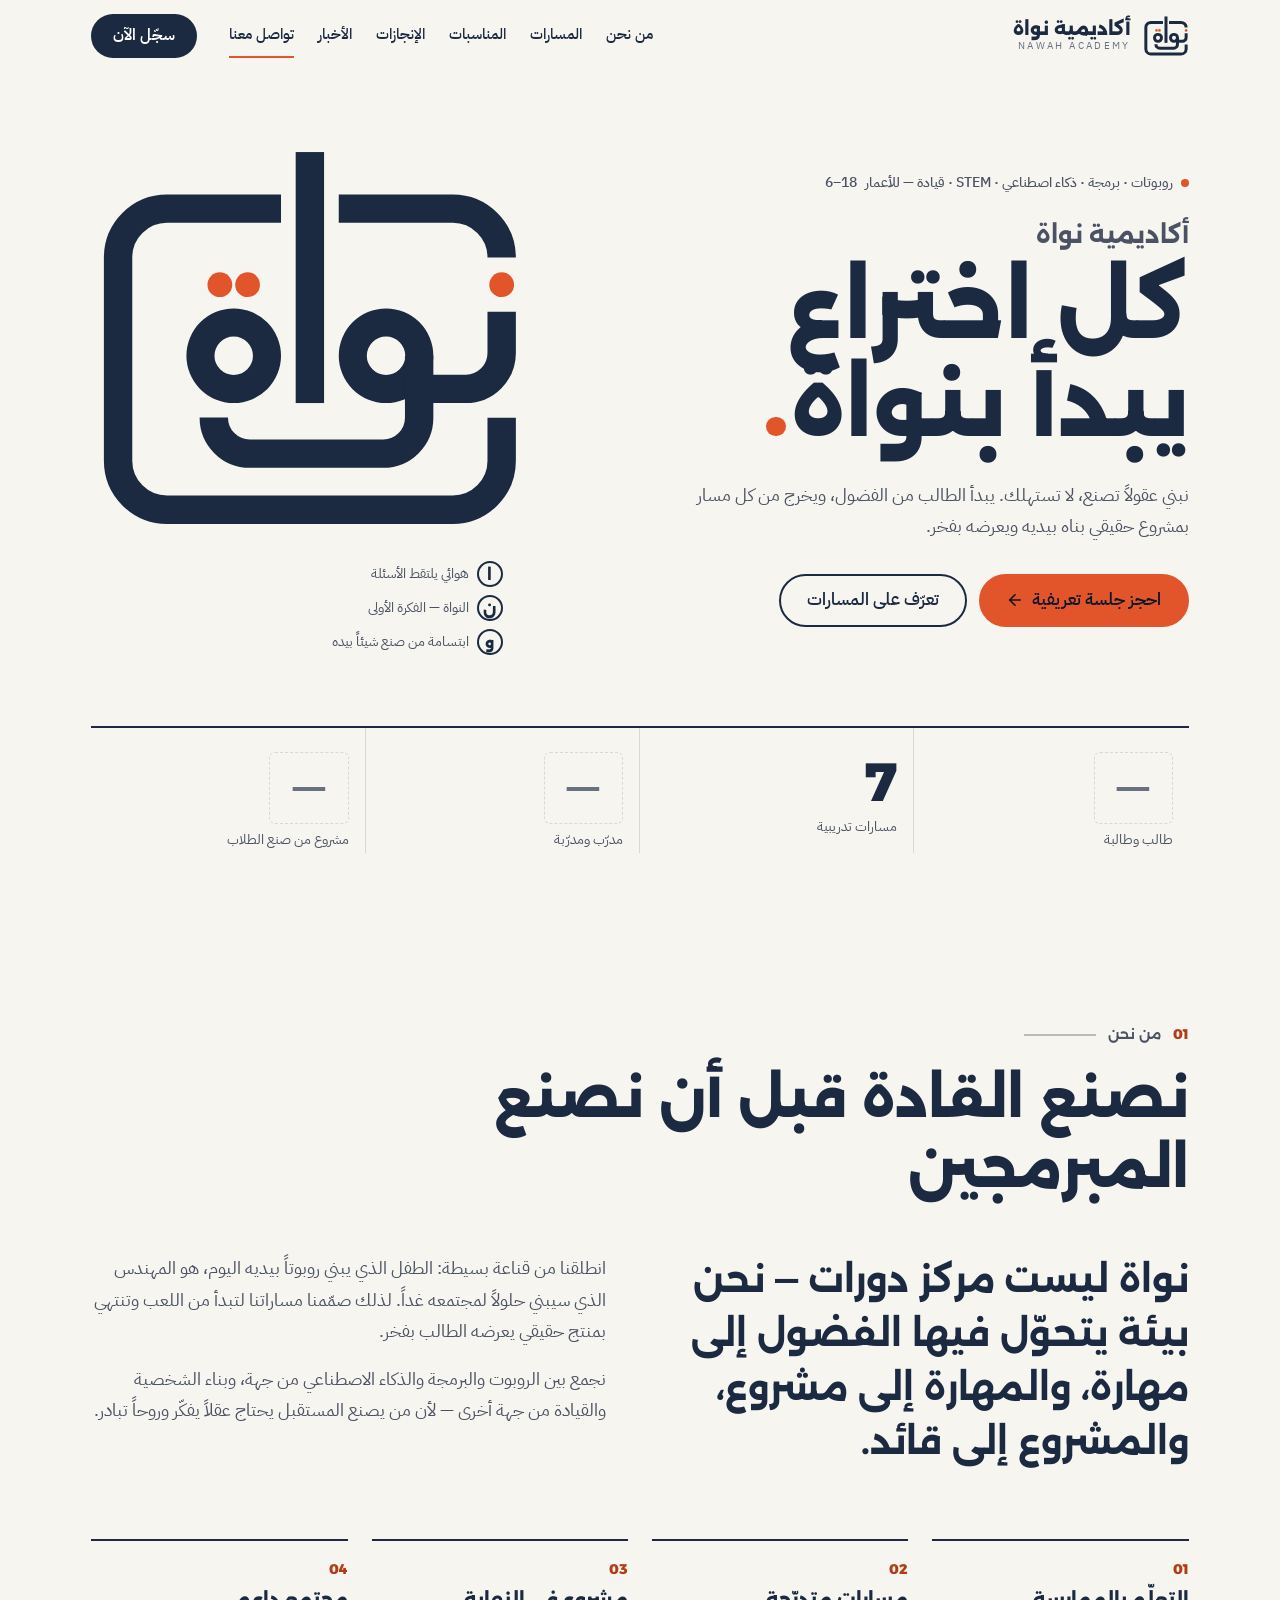
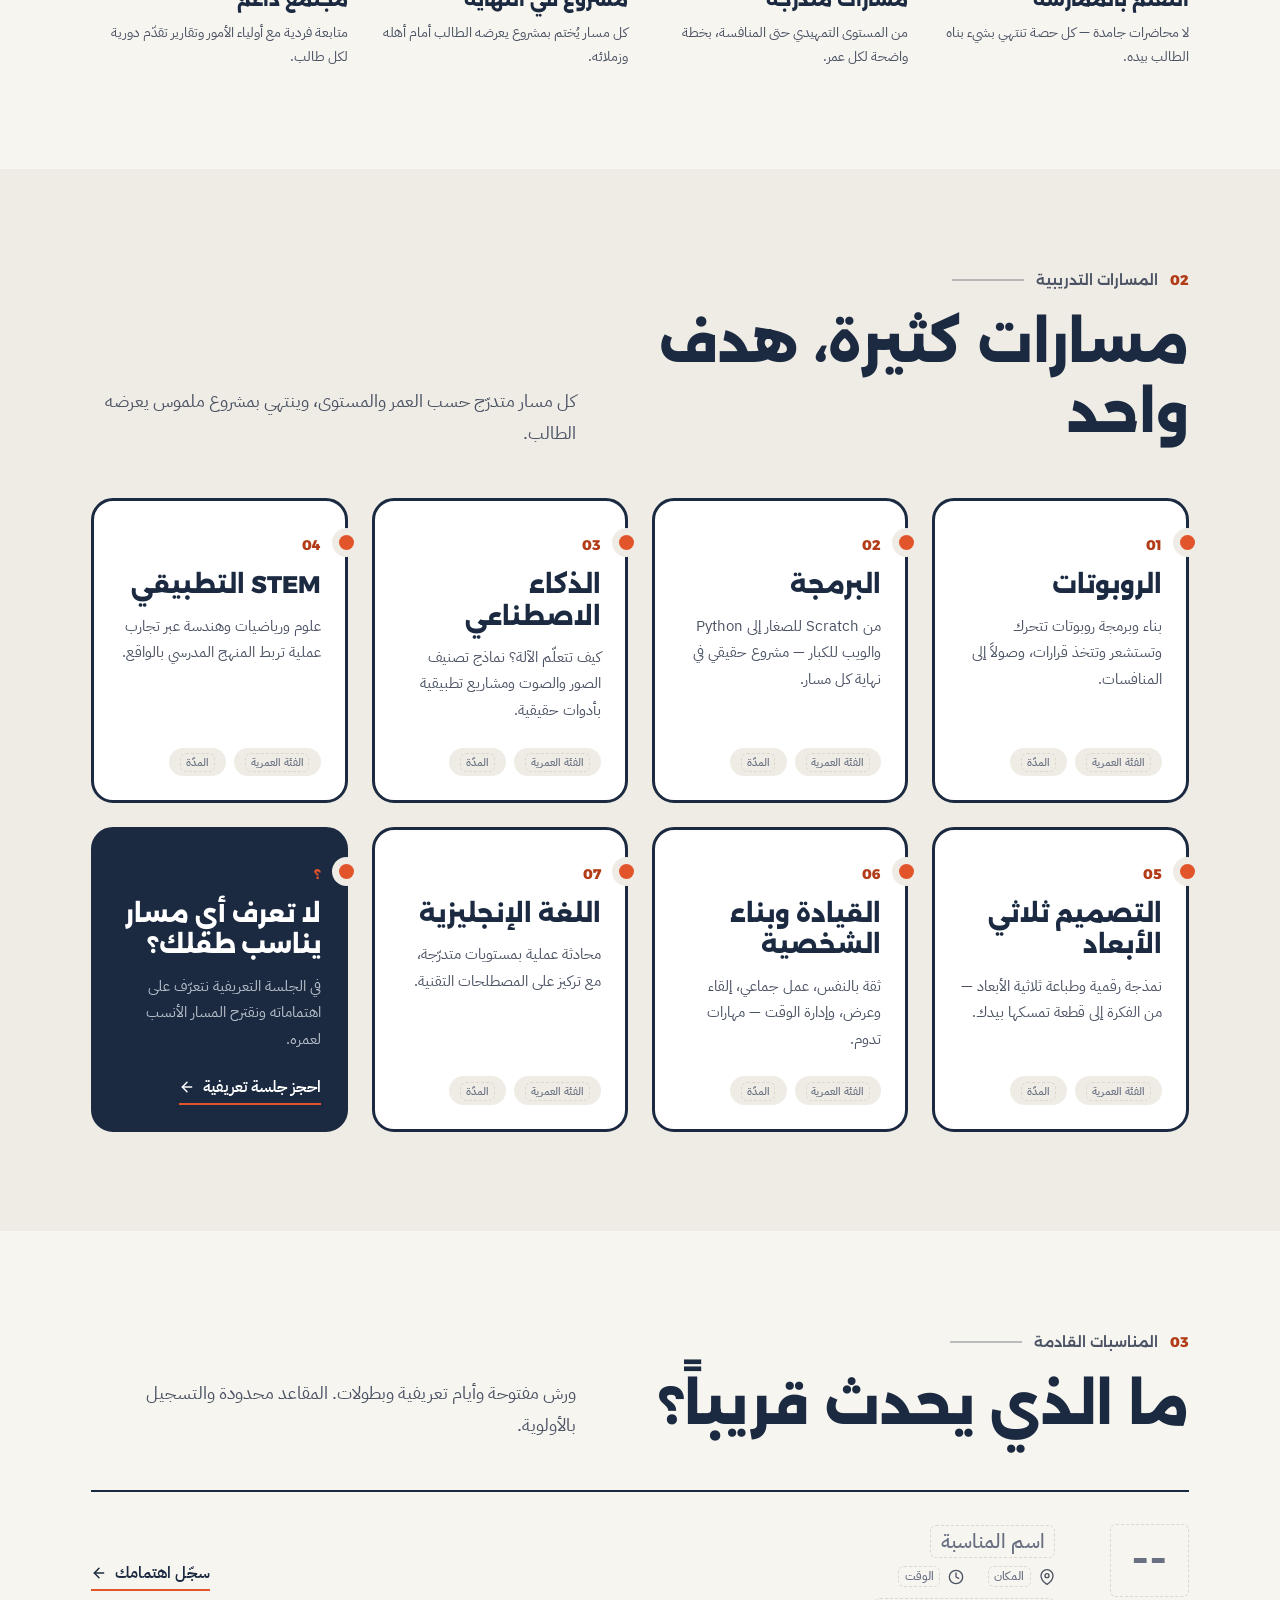
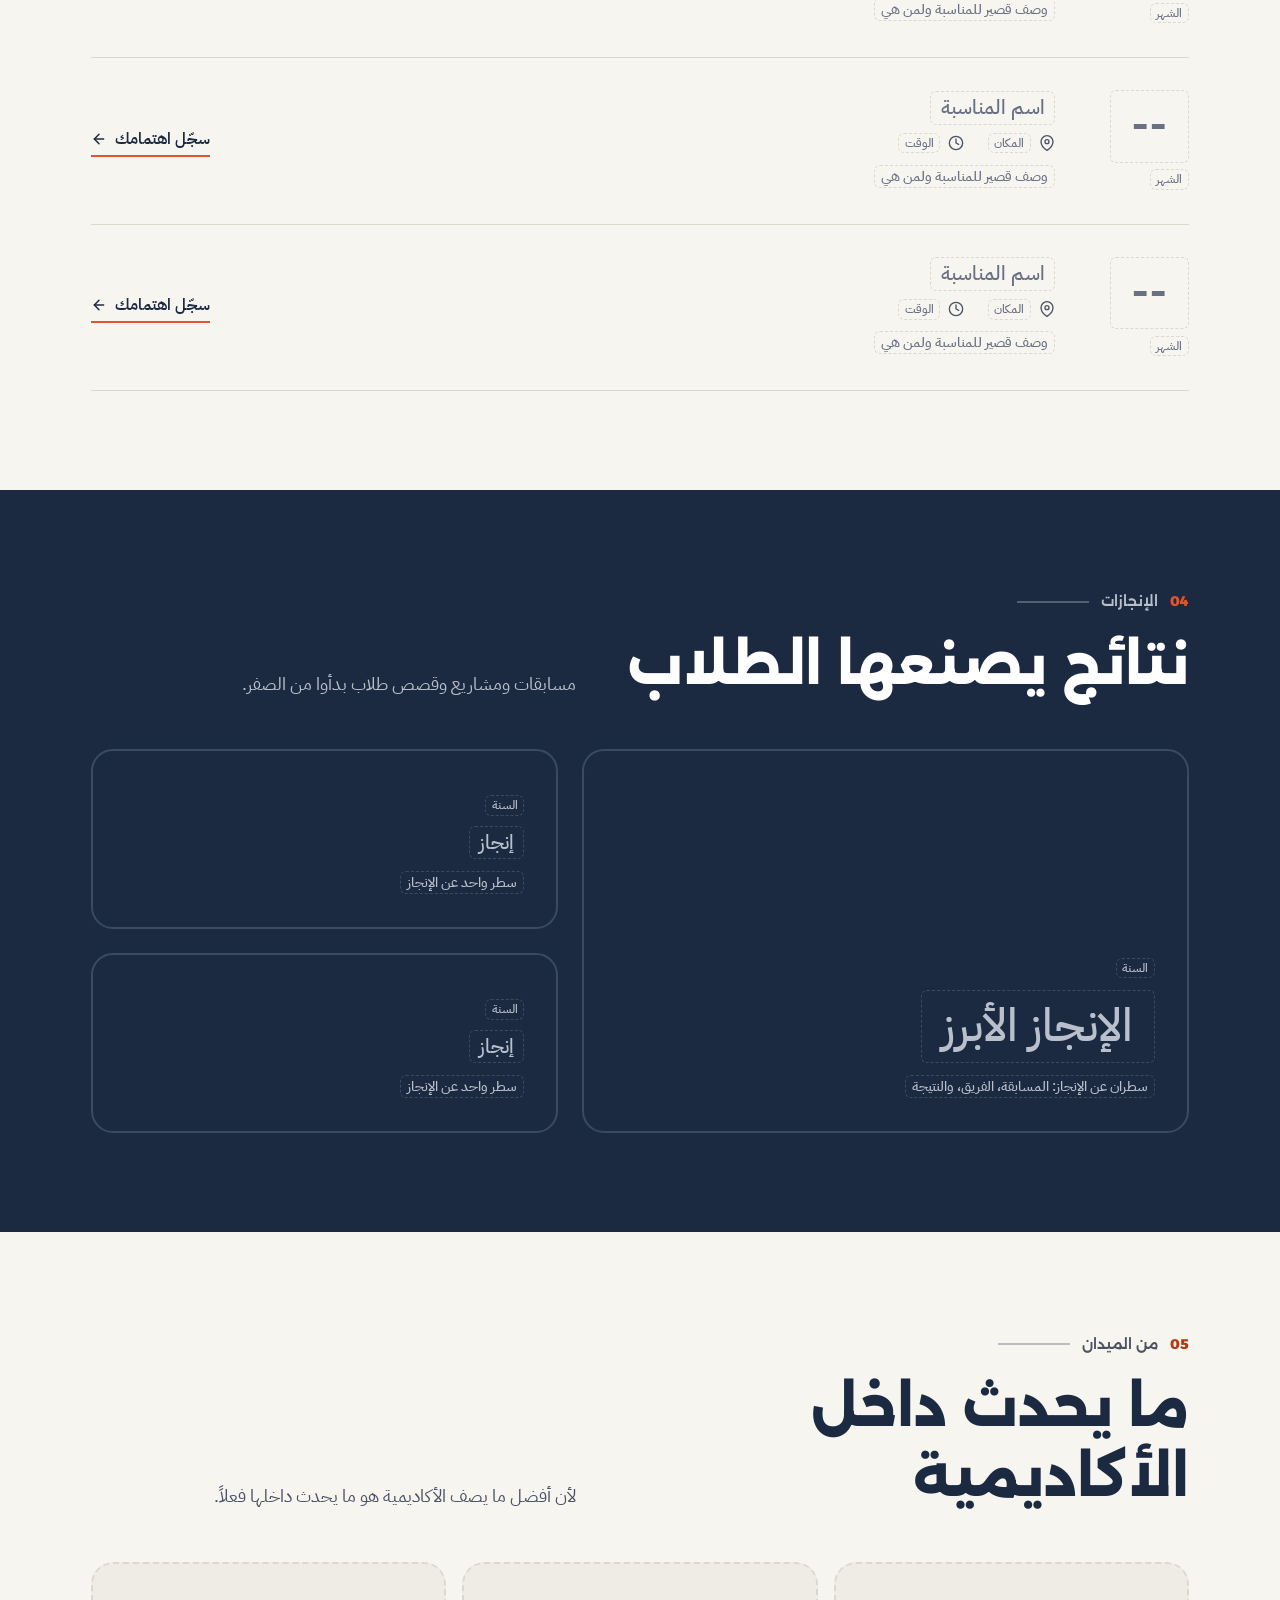
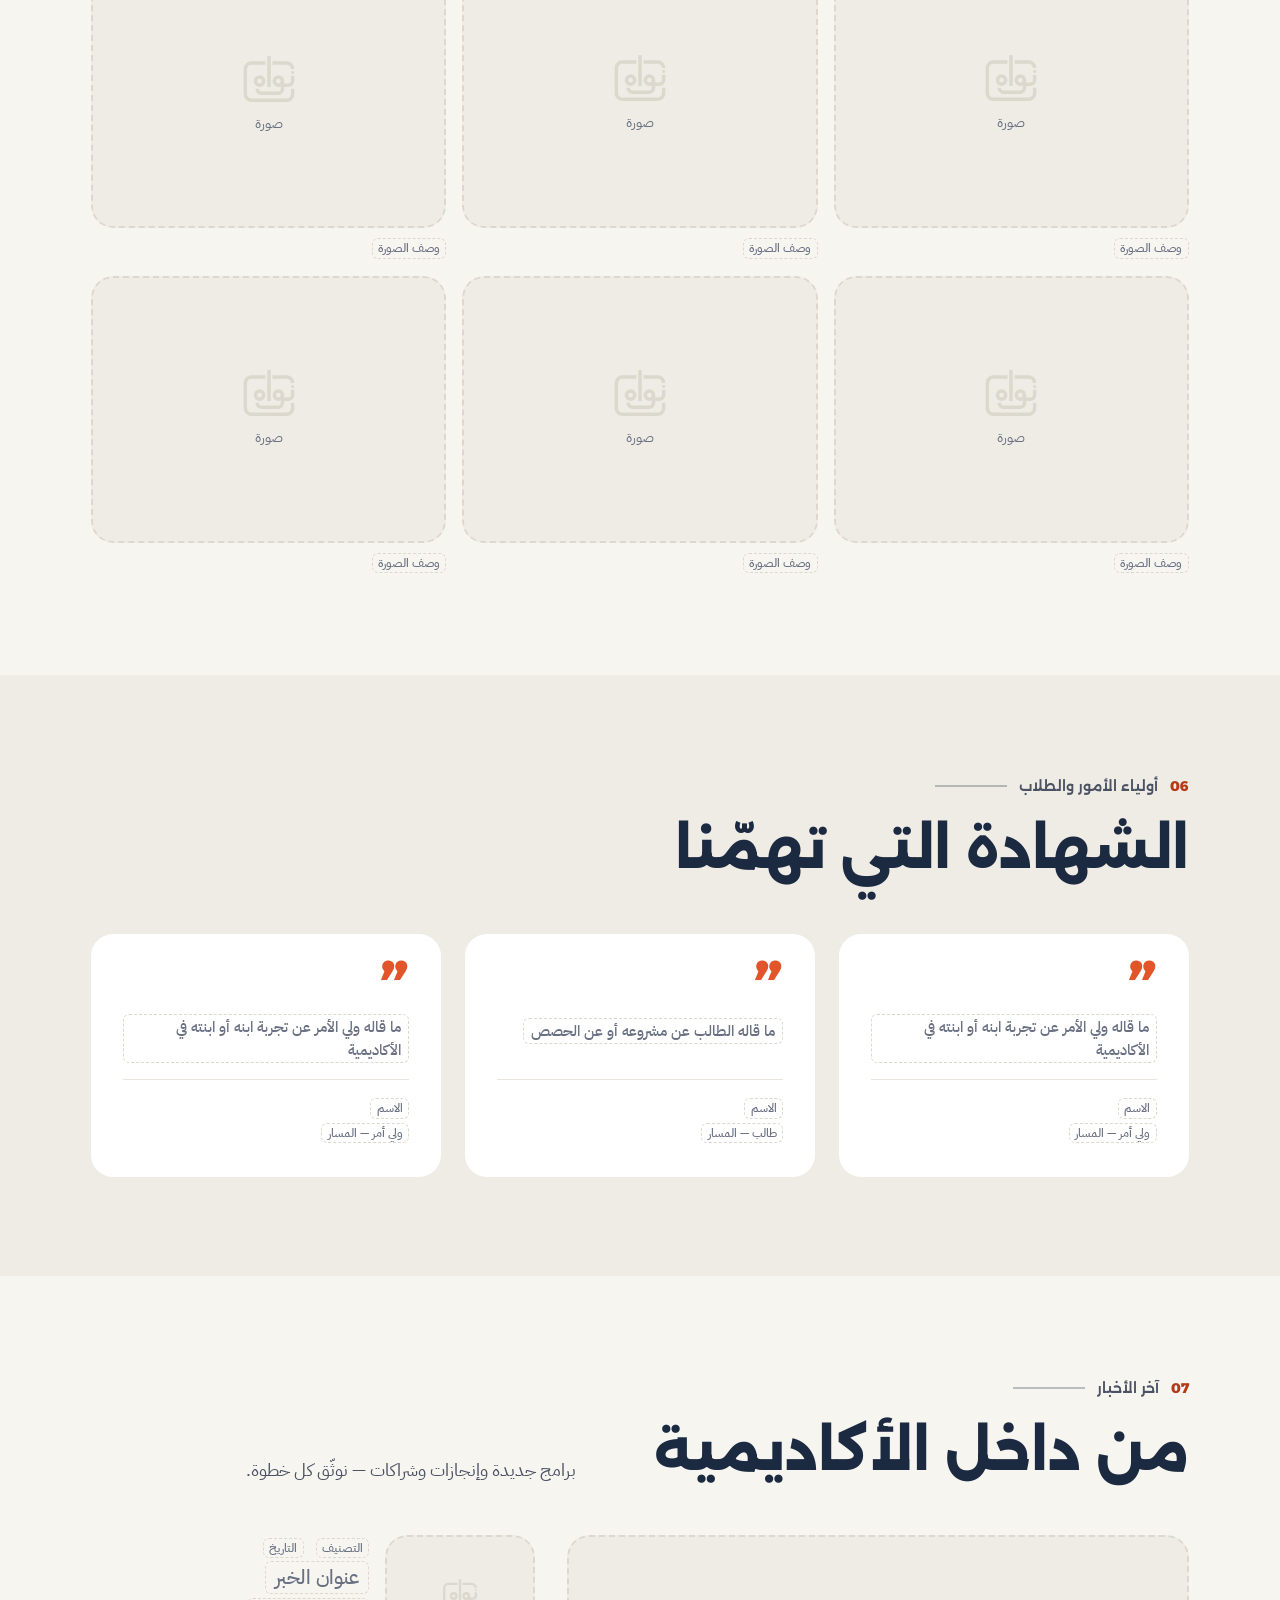
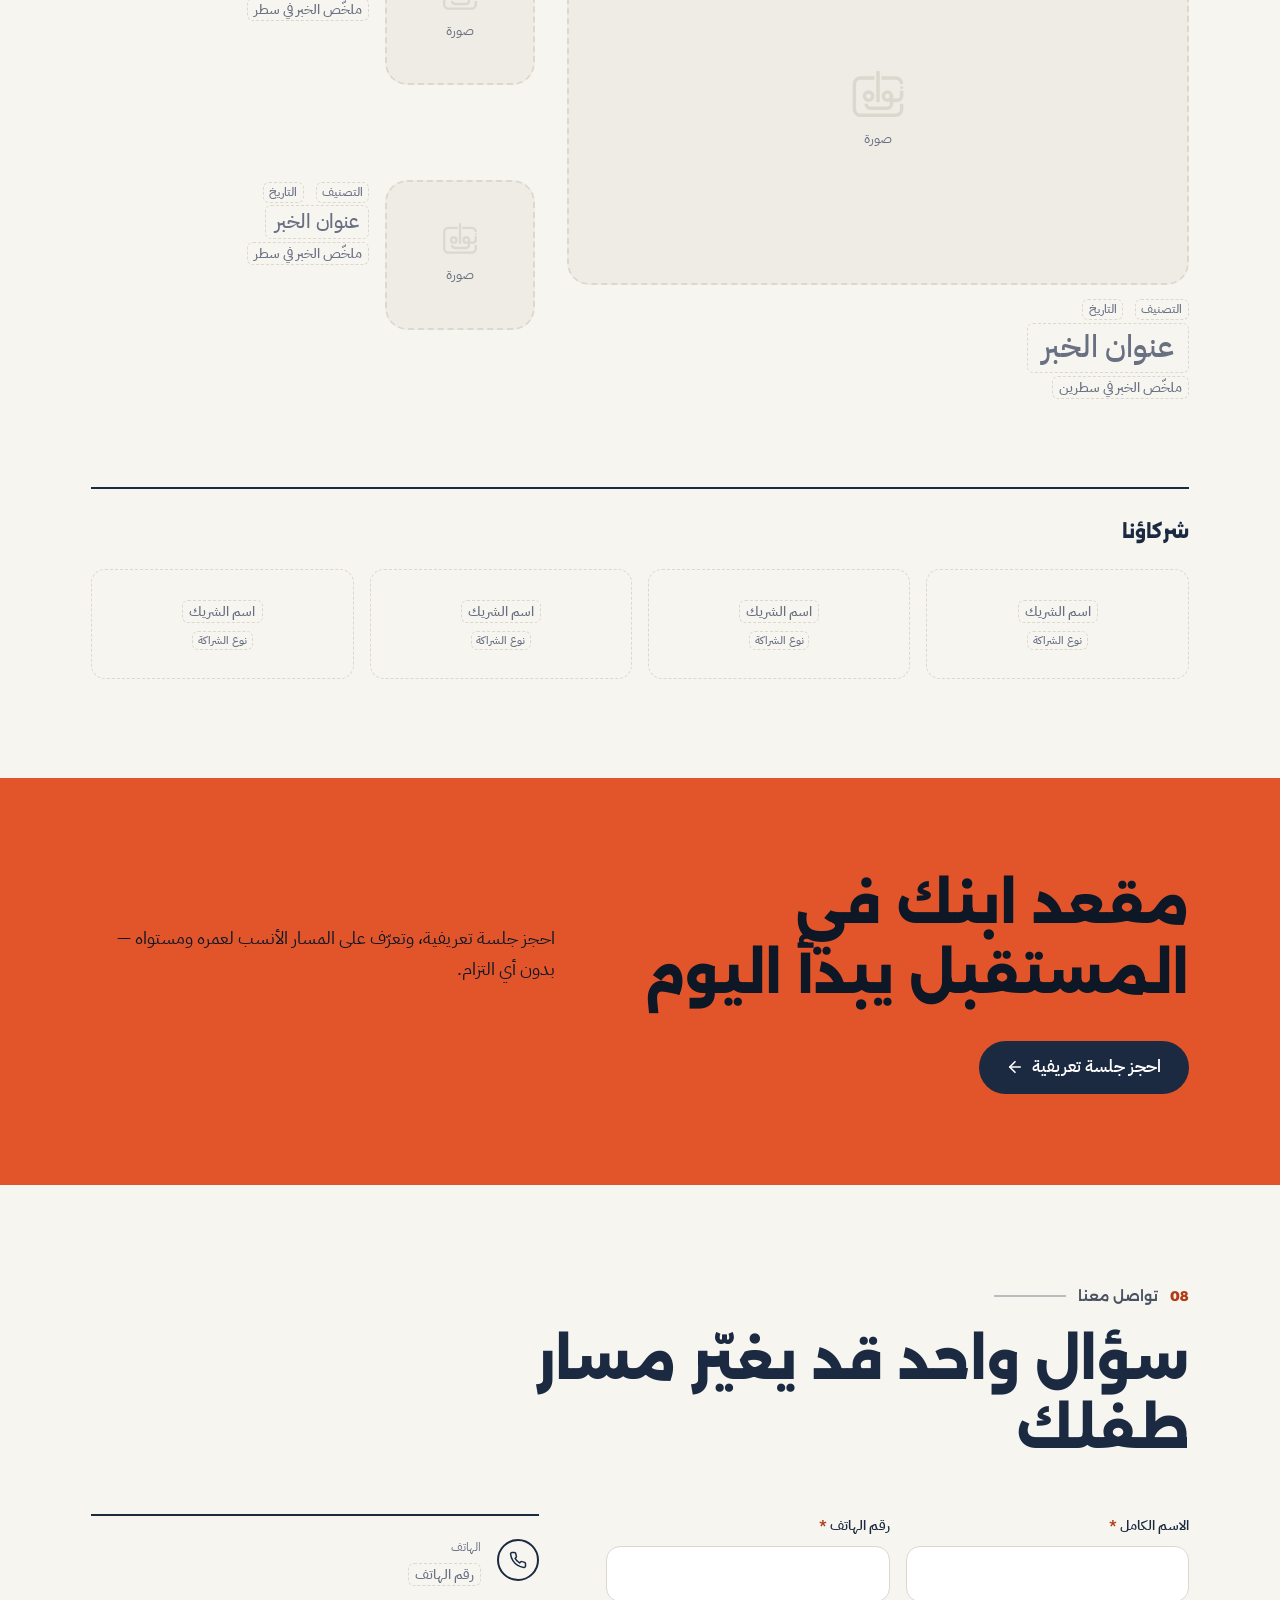
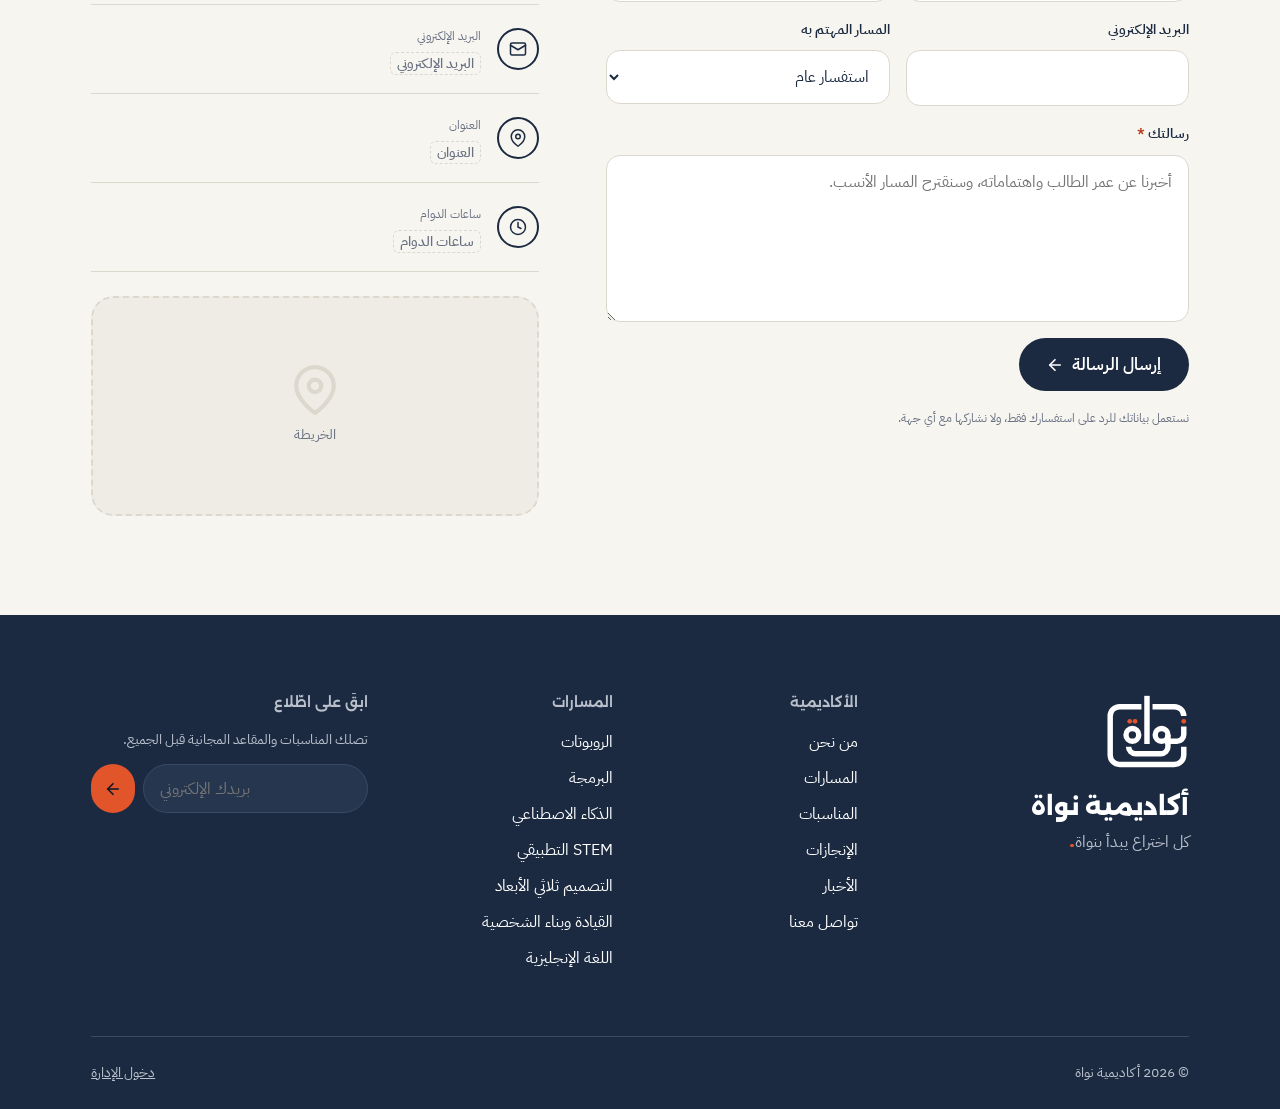
==== commit 0a69c6d4: "هوية «أكاديمية نواة»: شعار وجه الروبوت، إعادة تصميم الموقع، واللوحة بالكحلي الموقع (site/): - الاسم " ====
--- a/site/index.html
+++ b/site/index.html
@@ -3,19 +3,19 @@
 <head>
 <meta charset="UTF-8">
 <meta name="viewport" content="width=device-width, initial-scale=1, viewport-fit=cover">
-<meta name="theme-color" content="#070C1E">
-
-<title>أكاديمية نواة فليكس — الروبوت والبرمجة والذكاء الاصطناعي وصناعة القادة</title>
-<meta name="description" content="أكاديمية نواة فليكس: برامج تدريبية معتمدة في الروبوتات والبرمجة والذكاء الاصطناعي و STEM والقيادة للأعمار 6–18 سنة. تعلّم بالممارسة، مسارات متدرّجة، ومشاركات في المسابقات الدولية.">
-<meta name="keywords" content="أكاديمية نواة فليكس, روبوت للأطفال, تعليم البرمجة, الذكاء الاصطناعي للأطفال, STEM, WRO, الحساب الذهني, دورات تدريبية">
+<meta name="theme-color" content="#1B2A41">
+
+<title>أكاديمية نواة — الروبوتات والبرمجة والذكاء الاصطناعي للأعمار 6–18</title>
+<meta name="description" content="أكاديمية نواة: مسارات تدريبية في الروبوتات والبرمجة والذكاء الاصطناعي و STEM والقيادة للأعمار 6–18 سنة. تعلّم بالممارسة، ومشروع حقيقي في نهاية كل مسار.">
+<meta name="keywords" content="أكاديمية نواة, روبوت للأطفال, تعليم البرمجة, الذكاء الاصطناعي للأطفال, STEM, دورات تدريبية للأطفال">
 <link rel="canonical" href="https://nawahflex.org/">
 
 <!-- المشاركة على واتساب وفيسبوك -->
 <meta property="og:type" content="website">
-<meta property="og:site_name" content="أكاديمية نواة فليكس">
+<meta property="og:site_name" content="أكاديمية نواة">
 <meta property="og:locale" content="ar_AR">
-<meta property="og:title" content="أكاديمية نواة فليكس — نحو جيل يقود المستقبل">
-<meta property="og:description" content="برامج معتمدة في الروبوتات والبرمجة والذكاء الاصطناعي والقيادة للأعمار 6–18 سنة.">
+<meta property="og:title" content="أكاديمية نواة — كل اختراع يبدأ بنواة">
+<meta property="og:description" content="مسارات في الروبوتات والبرمجة والذكاء الاصطناعي والقيادة للأعمار 6–18 سنة.">
 <meta property="og:url" content="https://nawahflex.org/">
 <meta property="og:image" content="https://nawahflex.org/assets/og-cover.png">
 <meta property="og:image:width" content="1200">
@@ -29,9 +29,11 @@
 <!-- الخطوط مستضافة محلياً: لا نطاق خارجي في المسار الحَرِج، ويعمل الموقع
      كامل الشكل حتى لو تعذّر الوصول إلى جوجل. -->
 <link rel="preload" href="assets/fonts/IBMPlexSansArabic-400-arabic.woff2" as="font" type="font/woff2" crossorigin>
-<link rel="preload" href="assets/fonts/Tajawal-800-arabic.woff2" as="font" type="font/woff2" crossorigin>
-
-<link rel="stylesheet" href="css/fonts.css">
+<link rel="preload" href="assets/fonts/Alexandria-var-arabic.woff2" as="font" type="font/woff2" crossorigin>
+
+<!-- ?v= لأن fonts.css مخزَّن عند الزوّار سنة كاملة (vercel.json): تغيير
+     محتواه يحتاج رابطاً جديداً، وإلا بقي الزائر العائد على الخطوط القديمة. -->
+<link rel="stylesheet" href="css/fonts.css?v=2">
 <link rel="stylesheet" href="css/tokens.css">
 <link rel="stylesheet" href="css/style.css">
 
@@ -40,25 +42,25 @@
 {
   "@context": "https://schema.org",
   "@type": "EducationalOrganization",
-  "name": "أكاديمية نواة فليكس",
-  "alternateName": "Nawah Flex Academy",
+  "name": "أكاديمية نواة",
+  "alternateName": "Nawah Academy",
   "url": "https://nawahflex.org/",
-  "logo": "https://nawahflex.org/assets/favicon.svg",
+  "logo": "https://nawahflex.org/assets/icon-512.png",
   "description": "أكاديمية متخصصة في الروبوتات والبرمجة والذكاء الاصطناعي و STEM والقيادة للأعمار 6–18 سنة.",
-  "slogan": "نحو جيل يقود المستقبل بالتكنولوجيا والابتكار"
+  "slogan": "كل اختراع يبدأ بنواة"
 }
 </script>
 </head>
 <body>
 
-<a href="#home" class="skip-link">تخطَّ إلى المحتوى</a>
-
-<!-- ===== مكتبة الأيقونات ===== -->
+<a href="#main" class="skip-link">تخطَّ إلى المحتوى</a>
+
+<!-- ===== مكتبة الأيقونات والشعار ===== -->
 <svg style="position:absolute;width:0;height:0;overflow:hidden" aria-hidden="true">
   <defs>
+    <symbol id="logo" viewBox="-564 -1619 2685 2440"><path d="M955 -1192 L1654 -1192 A300 300 0 0 1 1954 -892 L1954 -892" fill="none" stroke="currentColor" stroke-width="174"/><path d="M1954 90 L1954 354 A300 300 0 0 1 1654 654 L-98 654 A300 300 0 0 1 -398 354 L-398 -892 A300 300 0 0 1 -98 -1192 L601 -1192" fill="none" stroke="currentColor" stroke-width="174"/><rect x="691" y="-1539" width="174" height="1539" fill="currentColor"/><path d="M21 -290 A290 290 0 1 0 601 -290 A290 290 0 1 0 21 -290 Z M193 -290 A118 118 0 1 1 429 -290 A118 118 0 1 1 193 -290 Z" fill="currentColor" fill-rule="evenodd"/><circle cx="226" cy="-726" r="76" style="fill:var(--logo-dot,#E2552B)"/><circle cx="396" cy="-726" r="76" style="fill:var(--logo-dot,#E2552B)"/><path d="M955 -290 A290 290 0 1 0 1535 -290 A290 290 0 1 0 955 -290 Z M1127 -290 A118 118 0 1 1 1363 -290 A118 118 0 1 1 1127 -290 Z" fill="currentColor" fill-rule="evenodd"/><path d="M1954 -560 L1954 -307 A220 220 0 0 1 1734 -87 L1361 -87" fill="none" stroke="currentColor" stroke-width="174"/><path d="M1448 -290 L1448 90 A220 220 0 0 1 1228 310 L409 310 A220 220 0 0 1 189 90 L189 88" fill="none" stroke="currentColor" stroke-width="174" stroke-linecap="butt" stroke-linejoin="round"/><circle cx="1954" cy="-726" r="76" style="fill:var(--logo-dot,#E2552B)"/></symbol>
+    <symbol id="logo-s" viewBox="-564 -1619 2685 2440"><path d="M955 -1192 L1654 -1192 A300 300 0 0 1 1954 -892 L1954 -892" fill="none" stroke="currentColor" stroke-width="174"/><path d="M1954 90 L1954 354 A300 300 0 0 1 1654 654 L-98 654 A300 300 0 0 1 -398 354 L-398 -892 A300 300 0 0 1 -98 -1192 L601 -1192" fill="none" stroke="currentColor" stroke-width="174"/><rect x="691" y="-1539" width="174" height="1539" fill="currentColor"/><path d="M21 -290 A290 290 0 1 0 601 -290 A290 290 0 1 0 21 -290 Z M193 -290 A118 118 0 1 1 429 -290 A118 118 0 1 1 193 -290 Z" fill="currentColor" fill-rule="evenodd"/><path d="M955 -290 A290 290 0 1 0 1535 -290 A290 290 0 1 0 955 -290 Z M1127 -290 A118 118 0 1 1 1363 -290 A118 118 0 1 1 1127 -290 Z" fill="currentColor" fill-rule="evenodd"/><path d="M1954 -560 L1954 -307 A220 220 0 0 1 1734 -87 L1361 -87" fill="none" stroke="currentColor" stroke-width="174"/><path d="M1448 -290 L1448 90 A220 220 0 0 1 1228 310 L409 310 A220 220 0 0 1 189 90 L189 88" fill="none" stroke="currentColor" stroke-width="174" stroke-linecap="butt" stroke-linejoin="round"/><circle cx="1954" cy="-726" r="76" style="fill:var(--logo-dot,#E2552B)"/></symbol>
     <symbol id="i-arrow" viewBox="0 0 24 24" fill="none" stroke="currentColor" stroke-width="2.2" stroke-linecap="round" stroke-linejoin="round"><line x1="19" y1="12" x2="5" y2="12"/><polyline points="12 19 5 12 12 5"/></symbol>
-    <symbol id="i-check" viewBox="0 0 24 24" fill="none" stroke="currentColor" stroke-width="2.4" stroke-linecap="round" stroke-linejoin="round"><polyline points="20 6 9 17 4 12"/></symbol>
-    <symbol id="i-star" viewBox="0 0 24 24" fill="currentColor"><path d="M12 2l3.09 6.26L22 9.27l-5 4.87 1.18 6.88L12 17.77l-6.18 3.25L7 14.14 2 9.27l6.91-1.01L12 2z"/></symbol>
     <symbol id="i-pin" viewBox="0 0 24 24" fill="none" stroke="currentColor" stroke-width="2" stroke-linecap="round" stroke-linejoin="round"><path d="M21 10c0 7-9 13-9 13s-9-6-9-13a9 9 0 0 1 18 0z"/><circle cx="12" cy="10" r="3"/></symbol>
     <symbol id="i-clock" viewBox="0 0 24 24" fill="none" stroke="currentColor" stroke-width="2" stroke-linecap="round" stroke-linejoin="round"><circle cx="12" cy="12" r="10"/><polyline points="12 6 12 12 16 14"/></symbol>
     <symbol id="i-phone" viewBox="0 0 24 24" fill="none" stroke="currentColor" stroke-width="2" stroke-linecap="round" stroke-linejoin="round"><path d="M22 16.92v3a2 2 0 0 1-2.18 2 19.79 19.79 0 0 1-8.63-3.07 19.5 19.5 0 0 1-6-6 19.79 19.79 0 0 1-3.07-8.67A2 2 0 0 1 4.11 2h3a2 2 0 0 1 2 1.72c.13.96.35 1.9.66 2.81a2 2 0 0 1-.45 2.11L8.09 9.91a16 16 0 0 0 6 6l1.27-1.27a2 2 0 0 1 2.11-.45c.91.31 1.85.53 2.81.66A2 2 0 0 1 22 16.92z"/></symbol>
@@ -70,37 +72,23 @@
     <symbol id="i-li" viewBox="0 0 24 24" fill="currentColor"><path d="M20.45 20.45h-3.56v-5.57c0-1.33-.02-3.04-1.85-3.04-1.85 0-2.14 1.45-2.14 2.94v5.67H9.35V9h3.41v1.56h.05a3.74 3.74 0 0 1 3.37-1.85c3.6 0 4.27 2.37 4.27 5.46zM5.34 7.43a2.06 2.06 0 1 1 0-4.13 2.06 2.06 0 0 1 0 4.13zM7.12 20.45H3.55V9h3.57z"/></symbol>
     <symbol id="i-play" viewBox="0 0 24 24" fill="currentColor"><path d="M8 5v14l11-7z"/></symbol>
     <symbol id="i-x" viewBox="0 0 24 24" fill="none" stroke="currentColor" stroke-width="2.2" stroke-linecap="round"><line x1="18" y1="6" x2="6" y2="18"/><line x1="6" y1="6" x2="18" y2="18"/></symbol>
-    <symbol id="i-shield" viewBox="0 0 24 24" fill="none" stroke="currentColor" stroke-width="2" stroke-linecap="round" stroke-linejoin="round"><path d="M12 22s8-4 8-10V5l-8-3-8 3v7c0 6 8 10 8 10z"/></symbol>
-    <symbol id="i-users" viewBox="0 0 24 24" fill="none" stroke="currentColor" stroke-width="2" stroke-linecap="round" stroke-linejoin="round"><path d="M17 21v-2a4 4 0 0 0-4-4H5a4 4 0 0 0-4 4v2"/><circle cx="9" cy="7" r="4"/><path d="M23 21v-2a4 4 0 0 0-3-3.87"/></symbol>
-    <symbol id="i-trophy" viewBox="0 0 24 24" fill="none" stroke="currentColor" stroke-width="2" stroke-linecap="round" stroke-linejoin="round"><path d="M8 21h8M12 17v4M7 4h10v5a5 5 0 0 1-10 0z"/><path d="M17 5h3a3 3 0 0 1-3 3M7 5H4a3 3 0 0 0 3 3"/></symbol>
   </defs>
 </svg>
 
 <!-- ===== الترويسة ===== -->
 <header class="header" id="header">
   <div class="header__in">
-    <a href="#home" class="brand" aria-label="أكاديمية نواة فليكس — الصفحة الرئيسية">
-      <svg class="brand__mark" viewBox="0 0 48 48" fill="none" aria-hidden="true">
-        <circle cx="24" cy="24" r="22" stroke="currentColor" stroke-opacity=".22" stroke-width="1.4"/>
-        <ellipse cx="24" cy="24" rx="21" ry="8.5" stroke="#06B6D4" stroke-width="1.6" transform="rotate(-28 24 24)"/>
-        <ellipse cx="24" cy="24" rx="21" ry="8.5" stroke="#7C3AED" stroke-width="1.6" transform="rotate(32 24 24)"/>
-        <circle cx="24" cy="24" r="7.5" fill="url(#lg)"/>
-        <circle cx="42.5" cy="15" r="2.6" fill="#06B6D4"/>
-        <circle cx="7" cy="32" r="2.2" fill="#F59E0B"/>
-        <defs><linearGradient id="lg" x1="17" y1="17" x2="31" y2="31"><stop stop-color="#60A5FA"/><stop offset="1" stop-color="#2563EB"/></linearGradient></defs>
-      </svg>
+    <a href="#main" class="brand" aria-label="أكاديمية نواة — أعلى الصفحة">
+      <svg class="brand__mark" aria-hidden="true"><use href="#logo"/></svg>
       <span class="brand__text">
-        <span class="brand__name">نواة فليكس</span>
-        <span class="brand__tag">NAWAH FLEX ACADEMY</span>
+        <span class="brand__name">أكاديمية نواة</span>
+        <span class="brand__tag">NAWAH ACADEMY</span>
       </span>
     </a>
 
     <nav class="nav" id="mainNav" aria-label="التنقّل الرئيسي"><ul></ul></nav>
 
-    <div class="header__cta">
-      <a href="#contact" class="btn btn--ghost">تواصل معنا</a>
-      <a href="#contact" class="btn btn--primary">سجّل الآن</a>
-    </div>
+    <a href="#contact" class="btn btn--ink header__cta">سجّل الآن</a>
 
     <button class="burger" id="burger" aria-label="القائمة" aria-expanded="false" aria-controls="mobileNav">
       <span></span><span></span><span></span>
@@ -109,204 +97,168 @@
 </header>
 <div class="mobile-nav" id="mobileNav">
   <ul></ul>
-  <div class="mobile-nav__cta">
-    <a href="#contact" class="btn btn--primary btn--lg">سجّل الآن</a>
-    <a href="#contact" class="btn btn--ghost btn--lg">تواصل معنا</a>
-  </div>
+  <a href="#contact" class="btn btn--accent btn--lg">احجز جلسة تعريفية</a>
 </div>
 
-<main>
-
-<!-- ===== الهيرو ===== -->
+<main id="main">
+
+<!-- ===== الواجهة ===== -->
 <section class="hero" id="home">
-  <div class="hero__glow hero__glow--1"></div>
-  <div class="hero__glow hero__glow--2"></div>
-  <div class="hero__glow hero__glow--3"></div>
-  <canvas id="heroCanvas" aria-hidden="true"></canvas>
-
-  <div class="hero__in">
+  <div class="page hero__in">
     <div class="hero__copy">
-      <span class="hero__badge"><b>جديد</b> التسجيل مفتوح للفصل القادم</span>
-      <h1>أكاديمية نواة فليكس<br><span class="grad">نحو جيل يقود المستقبل</span></h1>
+      <p class="hero__kicker">روبوتات · برمجة · ذكاء اصطناعي · STEM · قيادة — للأعمار <bdi class="nowrap" dir="ltr">6–18</bdi></p>
+      <h1>
+        <span class="hero__name">أكاديمية نواة</span>
+        <span class="hero__title">كل اختراع <span class="nowrap">يبدأ بنواة<i class="dot" aria-hidden="true"></i></span></span>
+      </h1>
       <p class="hero__lead">
-        نبني عقولاً تصنع، لا تستهلك. برامج معتمدة في الروبوتات والبرمجة والذكاء الاصطناعي
-        و STEM والقيادة — من عمر 6 سنوات وحتى 18، بمنهجية تبدأ من الفضول وتنتهي بمشروع
-        حقيقي يعرضه طفلك بفخر.
+        نبني عقولاً تصنع، لا تستهلك. يبدأ الطالب من الفضول، ويخرج من كل مسار
+        بمشروع حقيقي بناه بيديه ويعرضه بفخر.
       </p>
       <div class="hero__actions">
-        <a href="#contact" class="btn btn--primary btn--lg">ابدأ رحلتك<svg><use href="#i-arrow"/></svg></a>
-        <a href="#about" class="btn btn--glass btn--lg">تعرّف علينا</a>
-      </div>
-      <div class="hero__trust">
-        <div><svg><use href="#i-shield"/></svg> مناهج معتمدة دولياً</div>
-        <div><svg><use href="#i-users"/></svg> مدرّبون مؤهّلون</div>
-        <div><svg><use href="#i-trophy"/></svg> مشاركات في WRO</div>
-      </div>
-    </div>
-
-    <div class="orbit" aria-hidden="true">
-      <div class="orbit__ring"></div>
-      <div class="orbit__ring orbit__ring--2"></div>
-      <div class="orbit__ring orbit__ring--3"></div>
-      <div class="orbit__spin"><div class="orbit__chip"><span>🤖 روبوتات</span></div></div>
-      <div class="orbit__spin orbit__spin--2"><div class="orbit__chip"><span>🧠 ذكاء اصطناعي</span></div></div>
-      <div class="orbit__spin orbit__spin--3"><div class="orbit__chip"><span>💻 برمجة</span></div></div>
-      <div class="orbit__core"></div>
-    </div>
-  </div>
-</section>
-
-<!-- ===== الإحصائيات ===== -->
-<section class="stats" aria-label="أرقام الأكاديمية">
-  <div class="page"><div class="stats__grid" id="statsGrid"></div></div>
+        <a href="#contact" class="btn btn--accent btn--lg">احجز جلسة تعريفية<svg aria-hidden="true"><use href="#i-arrow"/></svg></a>
+        <a href="#programs" class="btn btn--line btn--lg">تعرّف على المسارات</a>
+      </div>
+    </div>
+
+    <figure class="hero__art" dir="ltr">
+      <svg class="mark" viewBox="-564 -1619 2685 2440" role="img" aria-label="شعار أكاديمية نواة: كلمة «نواة» على شكل وجه روبوت"><path d="M955 -1192 L1654 -1192 A300 300 0 0 1 1954 -892 L1954 -892" fill="none" stroke="currentColor" stroke-width="174"/><path d="M1954 90 L1954 354 A300 300 0 0 1 1654 654 L-98 654 A300 300 0 0 1 -398 354 L-398 -892 A300 300 0 0 1 -98 -1192 L601 -1192" fill="none" stroke="currentColor" stroke-width="174"/><rect x="691" y="-1539" width="174" height="1539" fill="currentColor"/><g class="eye"><path d="M21 -290 A290 290 0 1 0 601 -290 A290 290 0 1 0 21 -290 Z M193 -290 A118 118 0 1 1 429 -290 A118 118 0 1 1 193 -290 Z" fill="currentColor" fill-rule="evenodd"/></g><circle cx="226" cy="-726" r="76" style="fill:var(--logo-dot,#E2552B)"/><circle cx="396" cy="-726" r="76" style="fill:var(--logo-dot,#E2552B)"/><g class="eye"><path d="M955 -290 A290 290 0 1 0 1535 -290 A290 290 0 1 0 955 -290 Z M1127 -290 A118 118 0 1 1 1363 -290 A118 118 0 1 1 1127 -290 Z" fill="currentColor" fill-rule="evenodd"/></g><path d="M1954 -560 L1954 -307 A220 220 0 0 1 1734 -87 L1361 -87" fill="none" stroke="currentColor" stroke-width="174"/><path d="M1448 -290 L1448 90 A220 220 0 0 1 1228 310 L409 310 A220 220 0 0 1 189 90 L189 88" fill="none" stroke="currentColor" stroke-width="174" stroke-linecap="butt" stroke-linejoin="round"/><circle cx="1954" cy="-726" r="76" style="fill:var(--logo-dot,#E2552B)"/></svg>
+      <figcaption class="anno" dir="rtl" aria-hidden="true">
+        <span class="anno__item anno__item--alef" dir="rtl"><b>ا</b> هوائي يلتقط الأسئلة</span>
+        <span class="anno__item anno__item--dot" dir="rtl"><b>ن</b> النواة — الفكرة الأولى</span>
+        <span class="anno__item anno__item--smile" dir="rtl"><b>و</b> ابتسامة من صنع شيئاً بيده</span>
+      </figcaption>
+    </figure>
+  </div>
+
+  <div class="page">
+    <dl class="facts" id="statsGrid" aria-label="أرقام الأكاديمية"></dl>
+  </div>
 </section>
 
 <!-- ===== من نحن ===== -->
 <section class="section" id="about">
   <div class="page">
-    <div class="about__grid">
-      <div class="about__text reveal">
-        <div class="head" style="margin-bottom:1.5rem">
-          <span class="eyebrow">من نحن</span>
-          <h2>نصنع القادة قبل أن نصنع المبرمجين</h2>
-        </div>
-        <p class="lead" id="aboutLead"></p>
-        <div id="aboutBody"></div>
-      </div>
-      <div class="pillars reveal-stagger" id="pillars"></div>
-    </div>
-  </div>
-</section>
-
-<!-- ===== البرامج ===== -->
-<section class="section section--alt" id="programs">
-  <div class="page">
-    <div class="head head--center reveal">
-      <span class="eyebrow">البرامج التدريبية</span>
-      <h2>تسعة مسارات، هدف واحد</h2>
-      <p>كل مسار مصمّم بخطة متدرّجة حسب العمر والمستوى، وينتهي بمشروع ملموس وشهادة معتمدة.</p>
-    </div>
-    <div class="programs__grid reveal-stagger" id="programsGrid"></div>
-  </div>
-</section>
-
-<!-- ===== FlexMind — العلامة الفرعية ===== -->
-<section class="fm" id="flexmind">
-  <div class="fm__glow fm__glow--1"></div>
-  <div class="fm__glow fm__glow--2"></div>
-  <div class="page">
-    <div class="fm__grid">
-      <div class="fm__copy reveal">
-        <span class="fm__eyebrow">علامة فرعية من نواة فليكس</span>
-        <div class="fm__mark" id="fmMark"></div>
-        <h2>برنامج يدرّب العقل والجسد في آنٍ واحد</h2>
-        <p class="fm__lead" id="fmLead"></p>
-        <p class="fm__body" id="fmBody"></p>
-        <div class="fm__facts" id="fmFacts"></div>
-        <a href="#contact" class="btn btn--accent btn--lg">سجّل في FlexMind<svg><use href="#i-arrow"/></svg></a>
-      </div>
-      <div class="fm__pillars reveal-stagger" id="fmPillars"></div>
-    </div>
+    <div class="head">
+      <span class="eyebrow"><b>01</b> من نحن</span>
+      <h2>نصنع القادة قبل أن نصنع المبرمجين</h2>
+    </div>
+    <div class="about">
+      <p class="about__lead" id="aboutLead"></p>
+      <div class="about__body" id="aboutBody"></div>
+    </div>
+    <ol class="pillars" id="pillars"></ol>
+  </div>
+</section>
+
+<!-- ===== المسارات ===== -->
+<section class="section section--deep" id="programs">
+  <div class="page">
+    <div class="head head--split">
+      <div>
+        <span class="eyebrow"><b>02</b> المسارات التدريبية</span>
+        <h2>مسارات كثيرة، هدف واحد</h2>
+      </div>
+      <p>كل مسار متدرّج حسب العمر والمستوى، وينتهي بمشروع ملموس يعرضه الطالب.</p>
+    </div>
+    <div class="programs" id="programsGrid"></div>
   </div>
 </section>
 
 <!-- ===== المناسبات ===== -->
 <section class="section" id="events">
   <div class="page">
-    <div class="head reveal">
-      <span class="eyebrow">المناسبات القادمة</span>
-      <h2>ما الذي يحدث قريباً؟</h2>
-      <p>بطولات وورش مفتوحة وأيام تعريفية — بعضها مجاني تماماً. المقاعد محدودة والتسجيل بالأولوية.</p>
-    </div>
-    <div class="events__grid reveal-stagger" id="eventsGrid"></div>
+    <div class="head head--split">
+      <div>
+        <span class="eyebrow"><b>03</b> المناسبات القادمة</span>
+        <h2>ما الذي يحدث قريباً؟</h2>
+      </div>
+      <p>ورش مفتوحة وأيام تعريفية وبطولات. المقاعد محدودة والتسجيل بالأولوية.</p>
+    </div>
+    <ol class="events" id="eventsGrid"></ol>
   </div>
 </section>
 
 <!-- ===== الإنجازات ===== -->
-<section class="section section--dark" id="achievements">
-  <div class="page">
-    <div class="head reveal">
-      <span class="eyebrow">الإنجازات</span>
-      <h2>نتائج تتحدّث عن نفسها</h2>
-      <p>ميداليات دولية، اعتمادات، وقصص طلاب بدأوا من الصفر ووقفوا على منصات التتويج.</p>
-    </div>
-    <div class="ach__grid reveal-stagger" id="achGrid"></div>
-  </div>
-</section>
-
-<!-- ===== الشركاء ===== -->
-<section class="section" id="partners">
-  <div class="page">
-    <div class="head head--center reveal">
-      <span class="eyebrow">شركاء النجاح</span>
-      <h2>لا نعمل وحدنا</h2>
-      <p>مدارس وجامعات ومؤسسات ومجتمع محلي يشاركوننا نفس الرهان على هذا الجيل.</p>
-    </div>
-  </div>
-  <div class="marquee reveal"><div class="marquee__track" id="partnersTrack"></div></div>
-</section>
-
-<!-- ===== الأخبار ===== -->
-<section class="section section--warm" id="news">
-  <div class="page">
-    <div class="head reveal">
-      <span class="eyebrow">آخر الأخبار</span>
-      <h2>من داخل الأكاديمية</h2>
-      <p>إنجازات وبرامج جديدة وشراكات — نوثّق كل خطوة أولاً بأول.</p>
-    </div>
-    <div class="news__grid reveal-stagger" id="newsGrid"></div>
+<section class="section section--ink" id="achievements">
+  <div class="page">
+    <div class="head head--split">
+      <div>
+        <span class="eyebrow"><b>04</b> الإنجازات</span>
+        <h2>نتائج يصنعها الطلاب</h2>
+      </div>
+      <p>مسابقات ومشاريع وقصص طلاب بدأوا من الصفر.</p>
+    </div>
+    <div class="ach" id="achGrid"></div>
   </div>
 </section>
 
 <!-- ===== المعرض ===== -->
 <section class="section" id="gallery">
   <div class="page">
-    <div class="head head--center reveal">
-      <span class="eyebrow">معرض الصور والفيديو</span>
-      <h2>لحظات من الميدان</h2>
+    <div class="head head--split">
+      <div>
+        <span class="eyebrow"><b>05</b> من الميدان</span>
+        <h2>ما يحدث داخل الأكاديمية</h2>
+      </div>
       <p>لأن أفضل ما يصف الأكاديمية هو ما يحدث داخلها فعلاً.</p>
     </div>
-    <div class="gallery__grid reveal-stagger" id="galleryGrid"></div>
+    <div class="gallery" id="galleryGrid"></div>
   </div>
 </section>
 
 <!-- ===== آراء الأهالي ===== -->
-<section class="section section--alt" id="testimonials">
-  <div class="page">
-    <div class="head head--center reveal">
-      <span class="eyebrow">آراء أولياء الأمور والطلاب</span>
+<section class="section section--deep" id="testimonials">
+  <div class="page">
+    <div class="head">
+      <span class="eyebrow"><b>06</b> أولياء الأمور والطلاب</span>
       <h2>الشهادة التي تهمّنا</h2>
-      <p>لأن رأي الأهل في تغيّر أبنائهم هو المقياس الحقيقي لنجاحنا.</p>
-    </div>
-    <div class="quotes reveal-stagger" id="quotesGrid"></div>
+    </div>
+    <div class="quotes" id="quotesGrid"></div>
+  </div>
+</section>
+
+<!-- ===== الشركاء والأخبار ===== -->
+<section class="section" id="news">
+  <div class="page">
+    <div class="head head--split">
+      <div>
+        <span class="eyebrow"><b>07</b> آخر الأخبار</span>
+        <h2>من داخل الأكاديمية</h2>
+      </div>
+      <p>برامج جديدة وإنجازات وشراكات — نوثّق كل خطوة.</p>
+    </div>
+    <div class="news" id="newsGrid"></div>
+
+    <div class="partners" id="partners">
+      <h3 class="partners__title">شركاؤنا</h3>
+      <ul class="partners__grid" id="partnersGrid"></ul>
+    </div>
   </div>
 </section>
 
 <!-- ===== الدعوة للتسجيل ===== -->
-<section class="section">
-  <div class="page">
-    <div class="cta reveal">
-      <h2>مقعد ابنك في المستقبل يبدأ اليوم</h2>
-      <p>احجز جلسة تعريفية مجانية، وتعرّف على المسار الأنسب لعمره ومستواه — بدون أي التزام.</p>
-      <div class="cta__actions">
-        <a href="#contact" class="btn btn--accent btn--lg">احجز جلسة مجانية<svg><use href="#i-arrow"/></svg></a>
-        <a href="#" class="btn btn--glass btn--lg" id="ctaWhatsapp"><svg><use href="#i-wa"/></svg> راسلنا على واتساب</a>
-      </div>
+<section class="cta">
+  <div class="page cta__in">
+    <h2>مقعد ابنك في المستقبل يبدأ اليوم</h2>
+    <p>احجز جلسة تعريفية، وتعرّف على المسار الأنسب لعمره ومستواه — بدون أي التزام.</p>
+    <div class="cta__actions">
+      <a href="#contact" class="btn btn--ink btn--lg">احجز جلسة تعريفية<svg aria-hidden="true"><use href="#i-arrow"/></svg></a>
+      <a href="#" class="btn btn--line btn--lg" id="ctaWhatsapp" hidden><svg aria-hidden="true"><use href="#i-wa"/></svg> راسلنا على واتساب</a>
     </div>
   </div>
 </section>
 
 <!-- ===== التواصل ===== -->
-<section class="section section--alt" id="contact">
-  <div class="page">
-    <div class="head reveal">
-      <span class="eyebrow">تواصل معنا</span>
+<section class="section" id="contact">
+  <div class="page">
+    <div class="head">
+      <span class="eyebrow"><b>08</b> تواصل معنا</span>
       <h2>سؤال واحد قد يغيّر مسار طفلك</h2>
-      <p>املأ النموذج وسنعاود التواصل خلال يوم عمل واحد، أو راسلنا مباشرة على واتساب.</p>
-    </div>
-
-    <div class="contact__grid">
-      <form class="form reveal" id="contactForm" novalidate>
+    </div>
+
+    <div class="contact">
+      <form class="form" id="contactForm" novalidate>
         <div class="field--row">
           <div class="field">
             <label for="f-name">الاسم الكامل <span>*</span></label>
@@ -326,7 +278,7 @@
             <span class="field__err">صيغة البريد غير صحيحة</span>
           </div>
           <div class="field">
-            <label for="f-interest">البرنامج المهتم به</label>
+            <label for="f-interest">المسار المهتم به</label>
             <select id="f-interest" name="interest"></select>
           </div>
         </div>
@@ -339,14 +291,14 @@
         <input type="text" name="company" tabindex="-1" autocomplete="off" aria-hidden="true"
                style="position:absolute;inset-inline-start:-9999px;opacity:0;height:0;width:0">
         <div class="form__status" id="formStatus" role="status" aria-live="polite"></div>
-        <button type="submit" class="btn btn--primary btn--lg" id="formSubmit">
-          إرسال الرسالة <svg><use href="#i-arrow"/></svg>
+        <button type="submit" class="btn btn--ink btn--lg" id="formSubmit">
+          إرسال الرسالة <svg aria-hidden="true"><use href="#i-arrow"/></svg>
         </button>
-        <p class="form__note">بإرسالك النموذج فأنت توافق على تواصلنا معك بخصوص استفسارك فقط. لن نشارك بياناتك مع أي جهة.</p>
+        <p class="form__note">نستعمل بياناتك للرد على استفسارك فقط، ولا نشاركها مع أي جهة.</p>
       </form>
 
-      <div class="reveal">
-        <div class="reach" id="reachList"></div>
+      <div class="reach">
+        <ul class="reach__list" id="reachList"></ul>
         <div class="socials" id="socialList"></div>
         <div class="map" id="mapBox"></div>
       </div>
@@ -356,65 +308,53 @@
 
 </main>
 
-<!-- ===== الفوتر ===== -->
+<!-- ===== التذييل ===== -->
 <footer class="footer">
   <div class="page">
-    <div class="footer__grid">
-      <div class="footer__about">
-        <div class="brand">
-          <svg class="brand__mark" viewBox="0 0 48 48" fill="none" aria-hidden="true">
-            <circle cx="24" cy="24" r="22" stroke="#fff" stroke-opacity=".2" stroke-width="1.4"/>
-            <ellipse cx="24" cy="24" rx="21" ry="8.5" stroke="#06B6D4" stroke-width="1.6" transform="rotate(-28 24 24)"/>
-            <ellipse cx="24" cy="24" rx="21" ry="8.5" stroke="#7C3AED" stroke-width="1.6" transform="rotate(32 24 24)"/>
-            <circle cx="24" cy="24" r="7.5" fill="#2563EB"/>
-          </svg>
-          <span class="brand__text">
-            <span class="brand__name">نواة فليكس</span>
-            <span class="brand__tag">NAWAH FLEX ACADEMY</span>
-          </span>
+    <div class="footer__top">
+      <div class="footer__brand">
+        <svg class="footer__mark" aria-hidden="true"><use href="#logo"/></svg>
+        <div>
+          <p class="footer__name">أكاديمية نواة</p>
+          <p class="footer__slogan">كل اختراع يبدأ بنواة<i class="dot" aria-hidden="true"></i></p>
         </div>
-        <p>أكاديمية متخصصة في الروبوتات والبرمجة والذكاء الاصطناعي و STEM وبناء الشخصية القيادية — نؤمن أن كل طفل يستحق أدوات يصنع بها المستقبل.</p>
-        <div class="socials" id="footerSocials"></div>
-      </div>
-
-      <div>
-        <h4>روابط سريعة</h4>
+      </div>
+
+      <nav aria-label="روابط التذييل">
+        <h2 class="footer__h">الأكاديمية</h2>
         <ul id="footerNav"></ul>
-      </div>
-
-      <div>
-        <h4>البرامج</h4>
+      </nav>
+
+      <div>
+        <h2 class="footer__h">المسارات</h2>
         <ul id="footerPrograms"></ul>
       </div>
 
       <div>
-        <h4>ابقَ على اطّلاع</h4>
-        <p style="font-size:var(--t-sm);line-height:1.8">اشترك لتصلك المناسبات والمقاعد المجانية قبل الجميع.</p>
+        <h2 class="footer__h">ابقَ على اطّلاع</h2>
+        <p class="footer__p">تصلك المناسبات والمقاعد المجانية قبل الجميع.</p>
         <form class="newsletter" id="newsletterForm">
           <input type="email" placeholder="بريدك الإلكتروني" aria-label="بريدك الإلكتروني" dir="ltr" required>
-          <button type="submit" class="btn btn--primary" aria-label="اشتراك"><svg><use href="#i-arrow"/></svg></button>
+          <button type="submit" class="btn btn--accent" aria-label="اشتراك"><svg aria-hidden="true"><use href="#i-arrow"/></svg></button>
         </form>
-        <div class="form__status" id="newsStatus" role="status" aria-live="polite" style="margin-top:.6rem"></div>
+        <div class="form__status" id="newsStatus" role="status" aria-live="polite"></div>
+        <div class="socials" id="footerSocials"></div>
       </div>
     </div>
 
     <div class="footer__bar">
-      <p>جميع الحقوق محفوظة © <span id="year"></span> أكاديمية نواة فليكس</p>
-      <nav>
-        <a href="#">سياسة الخصوصية</a>
-        <a href="#">الشروط والأحكام</a>
-        <a href="#contact">تواصل معنا</a>
-      </nav>
+      <p>© <span id="year"></span> أكاديمية نواة</p>
+      <a href="/app">دخول الإدارة</a>
     </div>
   </div>
 </footer>
 
-<a class="wa-float" id="waFloat" href="#" target="_blank" rel="noopener" aria-label="تواصل عبر واتساب">
-  <svg><use href="#i-wa"/></svg>
+<a class="wa-float" id="waFloat" href="#" target="_blank" rel="noopener" aria-label="تواصل عبر واتساب" hidden>
+  <svg aria-hidden="true"><use href="#i-wa"/></svg>
 </a>
 
 <div class="lightbox" id="lightbox" role="dialog" aria-modal="true" aria-label="عارض الصور">
-  <button class="lightbox__close" id="lightboxClose" aria-label="إغلاق"><svg style="width:20px;height:20px"><use href="#i-x"/></svg></button>
+  <button class="lightbox__close" id="lightboxClose" aria-label="إغلاق"><svg aria-hidden="true"><use href="#i-x"/></svg></button>
   <div>
     <div class="lightbox__figure" id="lightboxFigure"></div>
     <p class="lightbox__cap" id="lightboxCap"></p>
--- a/site/css/fonts.css
+++ b/site/css/fonts.css
@@ -8,6 +8,7 @@
 
    المجموعات: العربية للمحتوى، واللاتينية لمثل STEM و WRO والأرقام.
    الأوزان: ما يستعمله style.css فعلاً لا أكثر.
+   Alexandria خطّ الشعار والعناوين — خطّ متغيّر، ملف واحد لكل مجموعة يغطّي ٥٠٠–٨٠٠.
    لتحديثها: أعد تشغيل السكربت الموثّق في CLAUDE.md §٤.
    ========================================================================== */
 
@@ -91,63 +92,22 @@
   unicode-range: U+0000-00FF, U+0131, U+0152-0153, U+02BB-02BC, U+02C6, U+02DA, U+02DC, U+0304, U+0308, U+0329, U+2000-206F, U+20AC, U+2122, U+2191, U+2193, U+2212, U+2215, U+FEFF, U+FFFD;
 }
 
-/* Tajawal 400 — arabic */
+/* Alexandria 500–800 (متغيّر) — arabic */
 @font-face {
-  font-family: 'Tajawal';
+  font-family: 'Alexandria';
   font-style: normal;
-  font-weight: 400;
+  font-weight: 500 800;
   font-display: swap;
-  src: url('../assets/fonts/Tajawal-400-arabic.woff2') format('woff2');
+  src: url('../assets/fonts/Alexandria-var-arabic.woff2') format('woff2');
   unicode-range: U+0600-06FF, U+0750-077F, U+0870-088E, U+0890-0891, U+0897-08E1, U+08E3-08FF, U+200C-200E, U+2010-2011, U+204F, U+2E41, U+FB50-FDFF, U+FE70-FE74, U+FE76-FEFC, U+102E0-102FB, U+10E60-10E7E, U+10EC2-10EC4, U+10EFC-10EFF, U+1EE00-1EE03, U+1EE05-1EE1F, U+1EE21-1EE22, U+1EE24, U+1EE27, U+1EE29-1EE32, U+1EE34-1EE37, U+1EE39, U+1EE3B, U+1EE42, U+1EE47, U+1EE49, U+1EE4B, U+1EE4D-1EE4F, U+1EE51-1EE52, U+1EE54, U+1EE57, U+1EE59, U+1EE5B, U+1EE5D, U+1EE5F, U+1EE61-1EE62, U+1EE64, U+1EE67-1EE6A, U+1EE6C-1EE72, U+1EE74-1EE77, U+1EE79-1EE7C, U+1EE7E, U+1EE80-1EE89, U+1EE8B-1EE9B, U+1EEA1-1EEA3, U+1EEA5-1EEA9, U+1EEAB-1EEBB, U+1EEF0-1EEF1;
 }
 
-/* Tajawal 400 — latin */
+/* Alexandria 500–800 (متغيّر) — latin */
 @font-face {
-  font-family: 'Tajawal';
+  font-family: 'Alexandria';
   font-style: normal;
-  font-weight: 400;
+  font-weight: 500 800;
   font-display: swap;
-  src: url('../assets/fonts/Tajawal-400-latin.woff2') format('woff2');
+  src: url('../assets/fonts/Alexandria-var-latin.woff2') format('woff2');
   unicode-range: U+0000-00FF, U+0131, U+0152-0153, U+02BB-02BC, U+02C6, U+02DA, U+02DC, U+0304, U+0308, U+0329, U+2000-206F, U+20AC, U+2122, U+2191, U+2193, U+2212, U+2215, U+FEFF, U+FFFD;
 }
-
-/* Tajawal 700 — arabic */
-@font-face {
-  font-family: 'Tajawal';
-  font-style: normal;
-  font-weight: 700;
-  font-display: swap;
-  src: url('../assets/fonts/Tajawal-700-arabic.woff2') format('woff2');
-  unicode-range: U+0600-06FF, U+0750-077F, U+0870-088E, U+0890-0891, U+0897-08E1, U+08E3-08FF, U+200C-200E, U+2010-2011, U+204F, U+2E41, U+FB50-FDFF, U+FE70-FE74, U+FE76-FEFC, U+102E0-102FB, U+10E60-10E7E, U+10EC2-10EC4, U+10EFC-10EFF, U+1EE00-1EE03, U+1EE05-1EE1F, U+1EE21-1EE22, U+1EE24, U+1EE27, U+1EE29-1EE32, U+1EE34-1EE37, U+1EE39, U+1EE3B, U+1EE42, U+1EE47, U+1EE49, U+1EE4B, U+1EE4D-1EE4F, U+1EE51-1EE52, U+1EE54, U+1EE57, U+1EE59, U+1EE5B, U+1EE5D, U+1EE5F, U+1EE61-1EE62, U+1EE64, U+1EE67-1EE6A, U+1EE6C-1EE72, U+1EE74-1EE77, U+1EE79-1EE7C, U+1EE7E, U+1EE80-1EE89, U+1EE8B-1EE9B, U+1EEA1-1EEA3, U+1EEA5-1EEA9, U+1EEAB-1EEBB, U+1EEF0-1EEF1;
-}
-
-/* Tajawal 700 — latin */
-@font-face {
-  font-family: 'Tajawal';
-  font-style: normal;
-  font-weight: 700;
-  font-display: swap;
-  src: url('../assets/fonts/Tajawal-700-latin.woff2') format('woff2');
-  unicode-range: U+0000-00FF, U+0131, U+0152-0153, U+02BB-02BC, U+02C6, U+02DA, U+02DC, U+0304, U+0308, U+0329, U+2000-206F, U+20AC, U+2122, U+2191, U+2193, U+2212, U+2215, U+FEFF, U+FFFD;
-}
-
-/* Tajawal 800 — arabic */
-@font-face {
-  font-family: 'Tajawal';
-  font-style: normal;
-  font-weight: 800;
-  font-display: swap;
-  src: url('../assets/fonts/Tajawal-800-arabic.woff2') format('woff2');
-  unicode-range: U+0600-06FF, U+0750-077F, U+0870-088E, U+0890-0891, U+0897-08E1, U+08E3-08FF, U+200C-200E, U+2010-2011, U+204F, U+2E41, U+FB50-FDFF, U+FE70-FE74, U+FE76-FEFC, U+102E0-102FB, U+10E60-10E7E, U+10EC2-10EC4, U+10EFC-10EFF, U+1EE00-1EE03, U+1EE05-1EE1F, U+1EE21-1EE22, U+1EE24, U+1EE27, U+1EE29-1EE32, U+1EE34-1EE37, U+1EE39, U+1EE3B, U+1EE42, U+1EE47, U+1EE49, U+1EE4B, U+1EE4D-1EE4F, U+1EE51-1EE52, U+1EE54, U+1EE57, U+1EE59, U+1EE5B, U+1EE5D, U+1EE5F, U+1EE61-1EE62, U+1EE64, U+1EE67-1EE6A, U+1EE6C-1EE72, U+1EE74-1EE77, U+1EE79-1EE7C, U+1EE7E, U+1EE80-1EE89, U+1EE8B-1EE9B, U+1EEA1-1EEA3, U+1EEA5-1EEA9, U+1EEAB-1EEBB, U+1EEF0-1EEF1;
-}
-
-/* Tajawal 800 — latin */
-@font-face {
-  font-family: 'Tajawal';
-  font-style: normal;
-  font-weight: 800;
-  font-display: swap;
-  src: url('../assets/fonts/Tajawal-800-latin.woff2') format('woff2');
-  unicode-range: U+0000-00FF, U+0131, U+0152-0153, U+02BB-02BC, U+02C6, U+02DA, U+02DC, U+0304, U+0308, U+0329, U+2000-206F, U+20AC, U+2122, U+2191, U+2193, U+2212, U+2215, U+FEFF, U+FFFD;
-}
-
--- a/site/css/tokens.css
+++ b/site/css/tokens.css
@@ -1,58 +1,68 @@
 /* ==========================================================================
-   نواة فليكس — رموز الهوية البصرية (Design Tokens)
+   أكاديمية نواة — رموز الهوية البصرية (Design Tokens)
    --------------------------------------------------------------------------
    هذا الملف هو المصدر الوحيد للحقيقة بالنسبة لألوان وخطوط الموقع.
-   النسخة المقابلة لتطبيق Flutter موجودة في: brand/tokens.dart
+   النسخة المقابلة لتطبيق Flutter موجودة في: app/lib/brand/tokens.dart
    أي تغيير هنا يجب أن ينعكس هناك يدوياً (القيم متطابقة حرفياً).
+
+   الهوية: حبر كحلي على ورق دافئ، ولون توقيع واحد — القرميدي — يظهر في
+   نقاط الشعار الثلاث وفي ما نريد أن تقع عليه العين أولاً. لا تدرّجات.
    ========================================================================== */
 
 :root {
-  /* ---- الألوان الأساسية ---- */
-  --c-ink:          #070C1E;   /* الأسود المزرق — النصوص الرئيسية والخلفيات الداكنة */
-  --c-ink-soft:     #101836;
-  --c-ink-muted:    #1B2547;
+  /* ---- الحبر والورق ---- */
+  --c-ink:          #1B2A41;   /* الكحلي — حروف الشعار والنصوص والأسطح الداكنة */
+  --c-ink-deep:     #121D2E;   /* تمرير المؤشّر على الأزرار الكحلية */
+  --c-ink-soft:     #26364F;   /* حقول الإدخال على الكحلي */
+  --c-ink-line:     #3A4A63;   /* الحدود والخطوط على الكحلي */
+  --c-ink-tint:     #E3E7EE;   /* خلفية العنصر المختار (لوحة الإدارة) */
+  --c-paper:        #F7F5F0;   /* خلفية الصفحة — ورق دافئ لا أبيض صارخ */
+  --c-paper-deep:   #EFECE5;   /* الأقسام المتناوبة */
+  --c-card:         #FFFFFF;
 
-  --c-primary:      #2563EB;   /* الأزرق — الهوية الأساسية */
-  --c-primary-dark: #1D4ED8;
-  --c-primary-soft: #DBEAFE;
+  /* ---- لون التوقيع: القرميدي ----
+     #E2552B للمساحات والنقاط والنص الكبير فقط (تباينه مع الأبيض 3.6:1).
+     للنص الصغير الملوّن استعمل --c-accent-ink (5.4:1 على الورق).
+     على خلفية قرميدية يكون النص --c-on-accent (4.7:1) — لا الأبيض ولا الكحلي. */
+  --c-accent:       #E2552B;
+  --c-accent-ink:   #B23C17;
+  --c-accent-soft:  #FBE3DA;
+  --c-on-accent:    #0E1726;
 
-  --c-accent:       #F7931E;   /* برتقالي الهوية — مأخوذ من شعار FlexMind */
-  --c-accent-lite:  #FBB040;
-  --c-accent-soft:  #FEF0DC;
-
-  --c-cyan:         #06B6D4;   /* السماوي — الروبوت والتقنية */
-  --c-violet:       #7C3AED;   /* البنفسجي — الذكاء الاصطناعي */
-  --c-green:        #10B981;   /* الأخضر — النجاح والتأكيد */
-  --c-rose:         #F43F5E;
-
-  /* ---- FlexMind — العلامة الفرعية لبرنامج «عقل وجسد» ----
-     مأخوذة حرفياً من شعار العميل. تُستعمل داخل قسم FlexMind فقط،
-     ولا تحلّ محل ألوان الأكاديمية في باقي الموقع. */
-  --c-fm-navy:      #142A6E;
-  --c-fm-navy-deep: #0C1A4A;
-  --c-fm-blue:      #3B7DDD;
-  --c-fm-blue-lite: #6FA3F0;
-  --c-fm-orange:    #F7931E;
-  --c-fm-orange-lt: #FBB040;
-
-  /* ---- الأسطح ---- */
-  --c-bg:           #FFFFFF;
-  --c-bg-alt:       #F6F7FB;   /* خلفية الأقسام المتناوبة */
-  --c-bg-warm:      #FBF9F4;   /* خلفية دافئة بروح المجلة */
-  --c-card:         #FFFFFF;
-  --c-border:       #E4E7EF;
-  --c-border-soft:  #EFF1F7;
+  /* ---- الخطوط والحدود ---- */
+  --c-border:       #DDD8CE;
+  --c-border-soft:  #E9E5DD;
 
   /* ---- النصوص ---- */
-  --c-text:         #0F172A;
-  --c-text-soft:    #475569;
-  --c-text-muted:   #7A8699;
+  --c-text:         #1B2A41;
+  --c-text-soft:    #4A5263;
+  --c-text-muted:   #687082;
   --c-text-invert:  #FFFFFF;
+  --c-invert-soft:  #B9C0CC;   /* نص ثانوي على الكحلي */
+
+  /* ---- الحالات ---- */
+  --c-ok:           #1F7A3E;
+  --c-ok-soft:      #E6F2EA;
+  --c-ok-invert:    #8FD3A6;   /* على الكحلي */
+  --c-err:          #B42318;
+  --c-err-soft:     #FBE9E7;
+  --c-err-invert:   #F4A99A;   /* على الكحلي */
+
+  /* ---- الستائر والظلال (كحلي شفّاف) ---- */
+  --c-scrim:        rgba(14, 23, 38, .94);
+  --c-shadow:       rgba(27, 42, 65, .25);
+
+  /* ---- ألوان وظيفية للوحة الإدارة (رسوم وحالات) ----
+     الموقع لا يستعملها؛ موجودة هنا لأن tokens.dart مرآة لهذا الملف. */
+  --c-data-blue:    #2563EB;
+  --c-data-cyan:    #0E7490;
+  --c-data-violet:  #6D28D9;
+  --c-data-green:   #10B981;
+  --c-data-rose:    #E11D48;
 
   /* ---- الخطوط ---- */
-  --f-display: "Tajawal", "IBM Plex Sans Arabic", system-ui, sans-serif;
-  --f-body:    "IBM Plex Sans Arabic", "Tajawal", system-ui, sans-serif;
-  --f-mono:    "IBM Plex Mono", ui-monospace, monospace;
+  --f-display: "Alexandria", "IBM Plex Sans Arabic", system-ui, sans-serif;
+  --f-body:    "IBM Plex Sans Arabic", system-ui, sans-serif;
 
   /* ---- مقاسات الخط (سُلّم متجاوب) ---- */
   --t-xs:   0.78rem;
@@ -60,33 +70,28 @@
   --t-base: 1rem;
   --t-lg:   1.125rem;
   --t-xl:   clamp(1.25rem, 1.1rem + 0.6vw, 1.5rem);
-  --t-2xl:  clamp(1.5rem, 1.3rem + 1vw, 2rem);
-  --t-3xl:  clamp(2rem, 1.6rem + 1.8vw, 2.9rem);
-  --t-4xl:  clamp(2.6rem, 1.9rem + 3.2vw, 4.5rem);
+  --t-2xl:  clamp(1.6rem, 1.3rem + 1.2vw, 2.25rem);
+  --t-3xl:  clamp(2.1rem, 1.6rem + 2.2vw, 3.4rem);
+  --t-4xl:  clamp(2.8rem, 1.8rem + 4.6vw, 6rem);
 
   /* ---- المسافات ---- */
   --s-1: 0.25rem;  --s-2: 0.5rem;   --s-3: 0.75rem;  --s-4: 1rem;
   --s-5: 1.5rem;   --s-6: 2rem;     --s-7: 3rem;     --s-8: 4rem;
   --s-9: 6rem;     --s-10: 8rem;
 
-  /* ---- الاستدارات ---- */
+  /* ---- الاستدارات — من زوايا إطار الشعار ---- */
   --r-sm: 8px;   --r-md: 14px;   --r-lg: 22px;   --r-xl: 32px;  --r-full: 999px;
 
-  /* ---- الظلال ---- */
-  --sh-sm: 0 1px 2px rgba(7,12,30,.06), 0 1px 3px rgba(7,12,30,.04);
-  --sh-md: 0 4px 12px rgba(7,12,30,.07), 0 2px 4px rgba(7,12,30,.04);
-  --sh-lg: 0 18px 40px rgba(7,12,30,.10), 0 4px 12px rgba(7,12,30,.05);
-  --sh-xl: 0 32px 70px rgba(7,12,30,.14), 0 8px 20px rgba(7,12,30,.06);
+  /* ---- السماكة: خطّ الإطار في الشعار، مصغّراً ---- */
+  --stroke: 2px;
 
   /* ---- الحركة ---- */
   --e-out:    cubic-bezier(.22,.61,.36,1);
-  --e-spring: cubic-bezier(.34,1.56,.64,1);
   --d-fast:   .18s;
   --d-base:   .32s;
-  --d-slow:   .6s;
 
   /* ---- التخطيط ---- */
-  --w-page:   1220px;
-  --w-narrow: 820px;
-  --h-header: 74px;
+  --w-page:   1200px;
+  --w-narrow: 760px;
+  --h-header: 72px;
 }
--- a/site/css/style.css
+++ b/site/css/style.css
@@ -1,1015 +1,501 @@
 /* ==========================================================================
-   نواة فليكس — ورقة الأنماط الرئيسية
-   الترتيب: إعادة الضبط ← الأساسيات ← المكوّنات ← الأقسام ← التجاوب
+   أكاديمية نواة — الأنماط
+   --------------------------------------------------------------------------
+   الروح: مجلة مطبوعة. حبر كحلي على ورق دافئ، لون توقيع واحد (القرميدي)،
+   خطوط فاصلة رفيعة، وأقسام مرقّمة. لا تدرّجات ولا توهّج ولا إيموجي.
+   الموتيف المتكرّر من الشعار: إطار كحلي سميك بزوايا مستديرة، تنقطع حافّته
+   عند نقطة قرميدية — كما تنقطع حافّة الرأس عند نقطة النون.
+
+   الأقسام:
+    1. الأساس            8. المسارات          15. الشركاء
+    2. الأدوات المشتركة   9. المناسبات         16. الدعوة للتسجيل
+    3. الأزرار           10. الإنجازات         17. التواصل
+    4. الخانات الفارغة   11. المعرض            18. التذييل
+    5. الترويسة          12. آراء الأهالي      19. العناصر العائمة
+    6. الواجهة           13. الأخبار           20. الشاشات الأصغر
+    7. من نحن            14. —                 21. تقليل الحركة
    ========================================================================== */
 
-/* ---------- 1. إعادة الضبط ---------- */
+/* ---------- 1. الأساس ---------- */
 *, *::before, *::after { box-sizing: border-box; }
-* { margin: 0; padding: 0; }
-
-html {
-  scroll-behavior: smooth;
-  scroll-padding-top: calc(var(--h-header) + 16px);
-  -webkit-text-size-adjust: 100%;
-}
+[hidden] { display: none !important; }
+
+html { scroll-behavior: smooth; scroll-padding-top: calc(var(--h-header) + 12px); -webkit-text-size-adjust: 100%; }
 
 body {
+  margin: 0;
+  background: var(--c-paper);
+  color: var(--c-text);
   font-family: var(--f-body);
   font-size: var(--t-base);
   line-height: 1.75;
-  color: var(--c-text);
-  background: var(--c-bg);
   -webkit-font-smoothing: antialiased;
-  overflow-x: hidden;
-}
-
-img, svg, video { display: block; max-width: 100%; }
-button, input, textarea, select { font: inherit; color: inherit; }
-button { background: none; border: 0; cursor: pointer; }
-a { color: inherit; text-decoration: none; }
-ul, ol { list-style: none; }
-
-:focus-visible {
-  outline: 3px solid var(--c-primary);
-  outline-offset: 3px;
-  border-radius: 4px;
-}
-
-::selection { background: var(--c-primary); color: #fff; }
-
-/* رابط التخطّي — مخفي حتى يصله التركيز بلوحة المفاتيح */
+  text-rendering: optimizeLegibility;
+}
+
+h1, h2, h3, h4 { font-family: var(--f-display); font-weight: 800; line-height: 1.3; margin: 0; color: inherit; }
+p { margin: 0; }
+a { color: inherit; }
+img { max-width: 100%; display: block; }
+ul, ol { margin: 0; padding: 0; list-style: none; }
+svg { flex-shrink: 0; }
+
+:focus-visible { outline: 3px solid var(--c-accent); outline-offset: 3px; border-radius: 4px; }
+
 .skip-link {
-  position: fixed; inset-block-start: -100px; inset-inline-start: 1rem; z-index: 300;
-  padding: .75rem 1.4rem; border-radius: 0 0 var(--r-sm) var(--r-sm);
-  background: var(--c-primary); color: #fff;
-  font-weight: 700; font-size: var(--t-sm);
-  transition: inset-block-start var(--d-base) var(--e-out);
-}
-.skip-link:focus { inset-block-start: 0; }
-
-/* شريط التمرير */
-::-webkit-scrollbar { width: 11px; height: 11px; }
-::-webkit-scrollbar-track { background: var(--c-bg-alt); }
-::-webkit-scrollbar-thumb { background: #C6CCDA; border-radius: var(--r-full); border: 3px solid var(--c-bg-alt); }
-::-webkit-scrollbar-thumb:hover { background: var(--c-text-muted); }
-
-/* ---------- 2. الأساسيات ---------- */
-h1, h2, h3, h4 {
-  font-family: var(--f-display);
-  font-weight: 800;
-  line-height: 1.22;
-  letter-spacing: -0.015em;
-  color: var(--c-ink);
-}
-
-.page {
-  width: min(100% - 2.5rem, var(--w-page));
-  margin-inline: auto;
-}
-.page--narrow { width: min(100% - 2.5rem, var(--w-narrow)); }
-
-.section { padding-block: clamp(3.5rem, 7vw, 7rem); position: relative; }
-.section--alt  { background: var(--c-bg-alt); }
-.section--warm { background: var(--c-bg-warm); }
-.section--dark { background: var(--c-ink); color: #C7D0E4; }
-.section--dark h2, .section--dark h3 { color: #fff; }
-
-/* ترويسة القسم — بروح المجلة: كلمة مفتاحية صغيرة فوق عنوان عريض */
-.head { margin-bottom: clamp(2rem, 4vw, 3.25rem); max-width: 720px; }
-.head--center { margin-inline: auto; text-align: center; }
+  position: absolute; inset-inline-start: var(--s-4); top: -100px; z-index: 200;
+  background: var(--c-ink); color: var(--c-text-invert); padding: var(--s-3) var(--s-5);
+  border-radius: var(--r-full); font-weight: 600; text-decoration: none;
+}
+.skip-link:focus { top: var(--s-3); }
+
+.page { width: 100%; max-width: var(--w-page); margin-inline: auto; padding-inline: max(16px, 4vw); }
+.nowrap { white-space: nowrap; }
+
+/* النقطة القرميدية — توقيع الشعار في نهاية الجمل */
+.dot {
+  display: inline-block; width: .22em; height: .22em; border-radius: 50%;
+  background: var(--c-accent); margin-inline-start: .06em; vertical-align: baseline;
+}
+
+/* ---------- 2. الأدوات المشتركة ---------- */
+.section { padding-block: clamp(4rem, 3rem + 4vw, 7rem); }
+.section--deep { background: var(--c-paper-deep); }
+.section--ink { background: var(--c-ink); color: var(--c-text-invert); }
+
+.head { margin-block-end: clamp(2rem, 1.5rem + 2vw, 3.5rem); }
+.head h2 { font-size: var(--t-3xl); max-width: 20ch; }
+.head--split { display: grid; grid-template-columns: 1.2fr 1fr; gap: var(--s-6); align-items: end; }
+.head--split > p { color: var(--c-text-soft); max-width: 34rem; font-size: var(--t-lg); }
+.section--ink .head--split > p { color: var(--c-invert-soft); }
 
 .eyebrow {
-  display: inline-flex; align-items: center; gap: .5rem;
-  font-size: var(--t-xs); font-weight: 700; letter-spacing: .12em;
-  text-transform: uppercase;
-  color: var(--c-primary);
-  margin-bottom: var(--s-3);
-}
-.eyebrow::before {
-  content: ""; width: 26px; height: 2px; border-radius: 2px;
-  background: currentColor;
-}
-.head--center .eyebrow::after {
-  content: ""; width: 26px; height: 2px; border-radius: 2px; background: currentColor;
-}
-.section--dark .eyebrow { color: var(--c-cyan); }
-
-.head h2 { font-size: var(--t-3xl); }
-.head p {
-  margin-top: var(--s-3);
-  font-size: var(--t-lg);
-  color: var(--c-text-soft);
-  line-height: 1.8;
-}
-.section--dark .head p { color: #9AA7C2; }
+  display: flex; align-items: center; gap: var(--s-3);
+  font-family: var(--f-display); font-weight: 600; font-size: var(--t-sm);
+  color: var(--c-text-soft); margin-block-end: var(--s-4);
+}
+.eyebrow b { color: var(--c-accent-ink); font-weight: 800; }
+.eyebrow::after { content: ""; flex: 1; max-width: 72px; height: 2px; background: currentColor; opacity: .35; }
+.section--ink .eyebrow { color: var(--c-invert-soft); }
+.section--ink .eyebrow b { color: var(--c-accent); }
+
+.ico { width: 18px; height: 18px; }
 
 /* ---------- 3. الأزرار ---------- */
 .btn {
-  display: inline-flex; align-items: center; justify-content: center; gap: .55rem;
-  padding: .8rem 1.6rem;
-  border-radius: var(--r-full);
-  font-weight: 700; font-size: var(--t-sm);
-  white-space: nowrap;
-  transition: transform var(--d-fast) var(--e-out),
-              box-shadow var(--d-fast) var(--e-out),
-              background-color var(--d-fast) var(--e-out),
-              color var(--d-fast) var(--e-out);
-}
-.btn:hover { transform: translateY(-2px); }
-.btn:active { transform: translateY(0); }
-.btn svg { width: 17px; height: 17px; flex-shrink: 0; }
-
-.btn--primary { background: var(--c-primary); color: #fff; box-shadow: 0 6px 18px rgba(37,99,235,.28); }
-.btn--primary:hover { background: var(--c-primary-dark); box-shadow: 0 12px 28px rgba(37,99,235,.36); }
-
-.btn--accent { background: var(--c-accent); color: #3D2600; box-shadow: 0 6px 18px rgba(245,158,11,.3); }
-.btn--accent:hover { box-shadow: 0 12px 28px rgba(245,158,11,.4); }
-
-.btn--ghost { border: 1.5px solid var(--c-border); color: var(--c-text); background: var(--c-card); }
-.btn--ghost:hover { border-color: var(--c-primary); color: var(--c-primary); }
-
-.btn--glass {
-  background: rgba(255,255,255,.10); color: #fff;
-  border: 1.5px solid rgba(255,255,255,.28);
-  backdrop-filter: blur(10px);
-}
-.btn--glass:hover { background: rgba(255,255,255,.18); }
-
-.btn--lg { padding: 1rem 2.1rem; font-size: var(--t-base); }
-
-/* رابط نصّي بسهم */
+  display: inline-flex; align-items: center; justify-content: center; gap: var(--s-2);
+  min-height: 44px; padding: .65rem 1.25rem; border-radius: var(--r-full);
+  border: var(--stroke) solid transparent; background: none;
+  font: 600 var(--t-base)/1.2 var(--f-body); text-decoration: none; cursor: pointer;
+  transition: background var(--d-fast) var(--e-out), color var(--d-fast) var(--e-out), transform var(--d-fast) var(--e-out);
+}
+.btn svg { width: 18px; height: 18px; }
+.btn:active { transform: translateY(1px); }
+.btn--lg { min-height: 52px; padding: .9rem 1.6rem; font-size: 1.05rem; }
+
+.btn--ink    { background: var(--c-ink); color: var(--c-text-invert); }
+.btn--ink:hover { background: var(--c-ink-deep); }
+/* على القرميدي نص كحلي داكن لا أبيض — 4.7:1 مقابل 3.6:1 */
+.btn--accent { background: var(--c-accent); color: var(--c-on-accent); }
+.btn--accent:hover { background: var(--c-ink); color: var(--c-text-invert); }
+.btn--line   { border-color: var(--c-ink); color: var(--c-ink); }
+.btn--line:hover { background: var(--c-ink); color: var(--c-text-invert); }
+
 .link-arrow {
-  display: inline-flex; align-items: center; gap: .4rem;
-  font-weight: 700; font-size: var(--t-sm); color: var(--c-primary);
-}
-.link-arrow svg { width: 15px; height: 15px; transition: transform var(--d-fast) var(--e-out); }
-.link-arrow:hover svg { transform: translateX(-4px); }
-
-/* ---------- 4. الترويسة ---------- */
+  display: inline-flex; align-items: center; gap: var(--s-2);
+  font-weight: 600; color: var(--c-text); text-decoration: none;
+  border-block-end: var(--stroke) solid var(--c-accent); padding-block-end: 2px;
+}
+.link-arrow svg { width: 16px; height: 16px; transition: transform var(--d-fast) var(--e-out); }
+.link-arrow:hover svg { transform: translateX(-3px); }
+
+/* ---------- 4. الخانات الفارغة ----------
+   قيمة بين قوسين في content.js تُعرض هكذا: إطار متقطّع يقول «هنا ينقص
+   شيء» بوضوح، دون أن يبدو الموقع مكسوراً. */
+.ph {
+  display: inline-block; padding: 0 .45em; border: 1.5px dashed var(--c-border);
+  border-radius: 6px; color: var(--c-text-muted);
+  font-family: var(--f-body); font-weight: 500; font-size: .85em; line-height: 1.55;
+  vertical-align: middle;
+}
+.section--ink .ph, .footer .ph { border-color: var(--c-ink-line); color: var(--c-invert-soft); }
+
+/* إطار صورة لم تصل بعد */
+.frame-empty {
+  display: grid; place-items: center; align-content: center; gap: var(--s-2);
+  background: var(--c-paper-deep); border: var(--stroke) dashed var(--c-border);
+  border-radius: var(--r-lg); color: var(--c-text-muted); font-size: var(--t-sm);
+}
+.frame-empty svg { width: 54px; height: 50px; color: var(--c-border); --logo-dot: var(--c-border); }
+.shot__media > .frame-empty, .post__thumb > .frame-empty { height: 100%; }
+
+/* ---------- 5. الترويسة ---------- */
 .header {
-  position: fixed; inset-block-start: 0; inset-inline: 0; z-index: 100;
-  height: var(--h-header);
-  display: flex; align-items: center;
-  background: rgba(255,255,255,.82);
-  backdrop-filter: saturate(180%) blur(16px);
-  border-bottom: 1px solid transparent;
-  transition: background var(--d-base) var(--e-out),
-              border-color var(--d-base) var(--e-out),
-              box-shadow var(--d-base) var(--e-out);
-}
-.header.is-scrolled {
-  background: rgba(255,255,255,.94);
-  border-bottom-color: var(--c-border);
-  box-shadow: var(--sh-sm);
-}
-/* فوق الهيرو الداكن: ترويسة شفافة بنصوص فاتحة */
-.header:not(.is-scrolled) {
-  background: transparent;
-  backdrop-filter: none;
-  color: #fff;
-}
-.header:not(.is-scrolled) .brand__name { color: #fff; }
-.header:not(.is-scrolled) .brand__tag { color: rgba(255,255,255,.62); }
-.header:not(.is-scrolled) .nav a { color: rgba(255,255,255,.86); }
-.header:not(.is-scrolled) .nav a:hover { color: #fff; }
-.header:not(.is-scrolled) .btn--ghost {
-  background: rgba(255,255,255,.10); border-color: rgba(255,255,255,.3); color: #fff;
-}
-.header:not(.is-scrolled) .burger span { background: #fff; }
-
+  position: sticky; top: 0; z-index: 100; height: var(--h-header);
+  background: var(--c-paper); border-block-end: 1px solid transparent;
+  transition: border-color var(--d-base) var(--e-out);
+}
+.header.is-scrolled { border-block-end-color: var(--c-border); }
 .header__in {
-  width: min(100% - 2.5rem, var(--w-page));
-  margin-inline: auto;
-  display: flex; align-items: center; gap: var(--s-4);
-}
-
-.brand { display: flex; align-items: center; gap: .7rem; flex-shrink: 0; }
-.brand__mark { width: 42px; height: 42px; flex-shrink: 0; }
+  height: 100%; max-width: var(--w-page); margin-inline: auto; padding-inline: max(16px, 4vw);
+  display: flex; align-items: center; gap: var(--s-6);
+}
+
+.brand { display: inline-flex; align-items: center; gap: var(--s-3); text-decoration: none; color: var(--c-ink); }
+.brand__mark { width: 46px; height: 42px; }
 .brand__text { display: flex; flex-direction: column; line-height: 1.15; }
-.brand__name {
-  font-family: var(--f-display); font-weight: 800;
-  font-size: 1.14rem; color: var(--c-ink); letter-spacing: -.02em;
-}
-.brand__tag { font-size: .66rem; color: var(--c-text-muted); font-weight: 600; letter-spacing: .04em; }
+.brand__name { font-family: var(--f-display); font-weight: 800; font-size: 1.12rem; }
+.brand__tag  { font-size: .62rem; letter-spacing: .24em; color: var(--c-text-muted); direction: ltr; text-align: end; }
 
 .nav { margin-inline-start: auto; }
-.nav ul { display: flex; align-items: center; gap: .1rem; }
+.nav ul { display: flex; gap: var(--s-5); }
 .nav a {
-  display: block; padding: .5rem .6rem; white-space: nowrap;
-  font-size: .87rem; font-weight: 600; color: var(--c-text-soft);
-  border-radius: var(--r-sm);
-  transition: color var(--d-fast), background var(--d-fast);
-}
-.nav a:hover { color: var(--c-primary); background: rgba(37,99,235,.07); }
-.nav a.is-active { color: var(--c-primary); }
-
-.header__cta { display: flex; align-items: center; gap: .6rem; flex-shrink: 0; }
+  display: block; padding-block: var(--s-2); text-decoration: none; font-weight: 500; font-size: .95rem;
+  border-block-end: var(--stroke) solid transparent;
+}
+.nav a:hover { border-block-end-color: var(--c-border); }
+.nav a.is-active { border-block-end-color: var(--c-accent); }
 
 .burger {
-  display: none; width: 42px; height: 42px;
-  flex-direction: column; align-items: center; justify-content: center; gap: 5px;
-  border-radius: var(--r-sm); margin-inline-start: auto;
-}
-.burger span {
-  display: block; width: 21px; height: 2px; border-radius: 2px;
-  background: var(--c-ink);
-  transition: transform var(--d-base) var(--e-out), opacity var(--d-fast);
-}
+  display: none; margin-inline-start: auto; width: 44px; height: 44px; border: 0; background: none;
+  cursor: pointer; padding: 10px; flex-direction: column; justify-content: center; gap: 5px;
+}
+.burger span { display: block; height: 2px; background: var(--c-ink); border-radius: 2px; transition: transform var(--d-base) var(--e-out), opacity var(--d-fast); }
 .burger.is-open span:nth-child(1) { transform: translateY(7px) rotate(45deg); }
 .burger.is-open span:nth-child(2) { opacity: 0; }
 .burger.is-open span:nth-child(3) { transform: translateY(-7px) rotate(-45deg); }
 
-/* قائمة الجوال */
 .mobile-nav {
-  position: fixed; inset: var(--h-header) 0 auto 0; z-index: 99;
-  background: rgba(255,255,255,.98);
-  backdrop-filter: blur(20px);
-  border-bottom: 1px solid var(--c-border);
-  box-shadow: var(--sh-lg);
-  max-height: 0; overflow: hidden;
-  transition: max-height var(--d-base) var(--e-out);
-}
-.mobile-nav.is-open { max-height: calc(100dvh - var(--h-header)); overflow-y: auto; }
-.mobile-nav ul { padding: var(--s-4) var(--s-5) var(--s-6); }
-.mobile-nav ul a {
-  display: block; padding: .85rem .4rem;
-  font-weight: 700; font-size: var(--t-base);
-  border-bottom: 1px solid var(--c-border-soft);
-}
-.mobile-nav ul a:hover { color: var(--c-primary); }
-.mobile-nav__cta { display: grid; gap: .6rem; padding: var(--s-5) var(--s-5) var(--s-7); }
-
-/* ---------- 5. الهيرو ---------- */
-.hero {
-  position: relative;
-  min-height: clamp(600px, 94vh, 940px);
-  display: flex; align-items: center;
-  background: var(--c-ink);
-  overflow: hidden;
-  isolation: isolate;
-}
-/* الشبكة المتحركة (canvas) */
-#heroCanvas { position: absolute; inset: 0; width: 100%; height: 100%; z-index: 0; }
-
-/* توهّجات لونية خلف الشبكة */
-.hero__glow {
-  position: absolute; border-radius: 50%; filter: blur(90px); z-index: -1;
-  opacity: .5; pointer-events: none;
-}
-.hero__glow--1 { width: 46vw; height: 46vw; background: #1E40AF; inset-block-start: -12%; inset-inline-end: -8%; animation: drift 22s ease-in-out infinite; }
-.hero__glow--2 { width: 38vw; height: 38vw; background: var(--c-violet); inset-block-end: -14%; inset-inline-start: -6%; opacity: .34; animation: drift 28s ease-in-out infinite reverse; }
-.hero__glow--3 { width: 26vw; height: 26vw; background: var(--c-cyan); inset-block-start: 42%; inset-inline-start: 38%; opacity: .22; animation: drift 34s ease-in-out infinite; }
-
-@keyframes drift {
-  0%, 100% { transform: translate(0,0) scale(1); }
-  33%      { transform: translate(-6%, 8%) scale(1.12); }
-  66%      { transform: translate(7%, -5%) scale(.92); }
-}
-
-/* شبكة نقطية خفيفة فوق كل شيء */
-.hero::after {
-  content: ""; position: absolute; inset: 0; z-index: 1; pointer-events: none;
-  background-image: radial-gradient(rgba(255,255,255,.055) 1px, transparent 1px);
-  background-size: 34px 34px;
-  mask-image: radial-gradient(ellipse 80% 65% at 50% 40%, #000 35%, transparent 100%);
-}
-
-.hero__in {
-  position: relative; z-index: 2;
-  width: min(100% - 2.5rem, var(--w-page));
-  margin-inline: auto;
-  padding-block: calc(var(--h-header) + 3rem) 4rem;
-  display: grid; grid-template-columns: 1.25fr .75fr; gap: var(--s-6); align-items: center;
-}
-
-.hero__badge {
-  display: inline-flex; align-items: center; gap: .55rem;
-  padding: .42rem 1rem .42rem .5rem;
-  padding-inline: .5rem 1rem;
-  border-radius: var(--r-full);
-  background: rgba(255,255,255,.08);
-  border: 1px solid rgba(255,255,255,.16);
-  backdrop-filter: blur(10px);
-  font-size: var(--t-xs); font-weight: 700; color: #DCE6FF;
-  margin-bottom: var(--s-5);
-}
-.hero__badge b {
-  padding: .16rem .6rem; border-radius: var(--r-full);
-  background: var(--c-accent); color: #3D2600; font-size: .68rem;
-}
-
-.hero h1 {
-  font-size: var(--t-4xl);
-  color: #fff;
-  line-height: 1.1;
-  letter-spacing: -.03em;
-  margin-bottom: var(--s-4);
-}
-.hero h1 .grad {
-  background: linear-gradient(100deg, #60A5FA 0%, #22D3EE 45%, #A78BFA 100%);
-  -webkit-background-clip: text; background-clip: text;
-  -webkit-text-fill-color: transparent; color: transparent;
-}
-.hero__lead {
-  font-size: clamp(1.02rem, .95rem + .4vw, 1.28rem);
-  color: #A9B6D4; line-height: 1.85;
-  max-width: 56ch; margin-bottom: var(--s-6);
-}
-.hero__actions { display: flex; flex-wrap: wrap; gap: .8rem; margin-bottom: var(--s-6); }
-
-/* شريط الثقة أسفل الهيرو */
-.hero__trust {
-  display: flex; flex-wrap: wrap; gap: .6rem 1.9rem;
-  padding-top: var(--s-5);
-  border-top: 1px solid rgba(255,255,255,.1);
-}
-.hero__trust div { display: flex; align-items: center; gap: .5rem; font-size: var(--t-sm); color: #8FA0C4; }
-.hero__trust svg { width: 18px; height: 18px; color: var(--c-cyan); flex-shrink: 0; }
-
-/* البطاقة المدارية — الجانب الأيسر */
-.orbit { position: relative; aspect-ratio: 1; max-width: 360px; margin-inline: auto; width: 100%; }
-.orbit__ring {
-  position: absolute; inset: 0; border-radius: 50%;
-  border: 1px solid rgba(255,255,255,.13);
-}
-.orbit__ring--2 { inset: 14%; border-color: rgba(96,165,250,.22); }
-.orbit__ring--3 { inset: 28%; border-color: rgba(34,211,238,.2); }
-
-.orbit__spin { position: absolute; inset: 0; animation: spin 26s linear infinite; }
-.orbit__spin--2 { inset: 14%; animation-duration: 19s; animation-direction: reverse; }
-.orbit__spin--3 { inset: 28%; animation-duration: 13s; }
-@keyframes spin { to { transform: rotate(360deg); } }
-
-.orbit__chip {
-  position: absolute; inset-block-start: -19px; inset-inline-start: 50%;
-  transform: translateX(50%);
-}
-/* الدوران المعاكس على الشريحة نفسها كي تبقى أفقية دائماً */
-.orbit__chip span {
-  display: inline-flex; align-items: center; gap: .4rem;
-  padding: .42rem .85rem; border-radius: var(--r-full);
-  background: rgba(16,24,54,.92);
-  border: 1px solid rgba(255,255,255,.16);
-  backdrop-filter: blur(10px);
-  font-size: .72rem; font-weight: 700; color: #DCE6FF; white-space: nowrap;
-  box-shadow: var(--sh-md);
-  animation: counter-spin 26s linear infinite;
-}
-.orbit__spin--2 .orbit__chip span { animation-duration: 19s; animation-direction: reverse; }
-.orbit__spin--3 .orbit__chip span { animation-duration: 13s; }
-@keyframes counter-spin { to { transform: rotate(-360deg); } }
-
-/* النواة في المنتصف */
-.orbit__core {
-  position: absolute; inset: 41%; border-radius: 50%;
-  background: radial-gradient(circle at 32% 28%, #60A5FA, var(--c-primary) 45%, #4C1D95 100%);
-  box-shadow: 0 0 0 10px rgba(37,99,235,.13),
-              0 0 0 26px rgba(37,99,235,.07),
-              0 0 60px rgba(37,99,235,.55);
-  animation: pulse-core 3.4s var(--e-out) infinite;
-}
-@keyframes pulse-core {
-  0%, 100% { transform: scale(1); }
-  50%      { transform: scale(1.07); }
-}
-
-/* ---------- 6. الإحصائيات ---------- */
-.stats { position: relative; z-index: 3; margin-top: -3.6rem; }
-.stats__grid {
-  display: grid; grid-template-columns: repeat(6, 1fr);
-  background: var(--c-card);
-  border: 1px solid var(--c-border);
-  border-radius: var(--r-lg);
-  box-shadow: var(--sh-xl);
-  overflow: hidden;
-}
-.stat {
-  padding: 1.7rem 1rem;
-  text-align: center;
-  border-inline-end: 1px solid var(--c-border-soft);
-  transition: background var(--d-base) var(--e-out);
-}
-.stat:last-child { border-inline-end: 0; }
-.stat:hover { background: var(--c-bg-alt); }
-.stat__icon { font-size: 1.6rem; line-height: 1; margin-bottom: .5rem; }
-.stat__num {
-  font-family: var(--f-display); font-weight: 800;
-  font-size: clamp(1.7rem, 1.3rem + 1.3vw, 2.5rem);
-  color: var(--c-ink); line-height: 1; letter-spacing: -.03em;
-  display: flex; align-items: baseline; justify-content: center; gap: .06rem;
-  direction: ltr;
-}
-.stat__num i { font-style: normal; color: var(--c-primary); font-size: .68em; }
-.stat__label { font-size: var(--t-sm); color: var(--c-text-soft); font-weight: 600; margin-top: .35rem; }
-
-/* ---------- 7. البرامج ---------- */
-.programs__grid {
-  display: grid; grid-template-columns: repeat(auto-fill, minmax(268px, 1fr));
-  gap: 1.15rem;
-}
+  display: none; position: fixed; inset-inline: 0; top: var(--h-header); bottom: 0; z-index: 99;
+  background: var(--c-paper); padding: var(--s-5) max(16px, 4vw) var(--s-7); overflow-y: auto;
+}
+.mobile-nav.is-open { display: flex; flex-direction: column; gap: var(--s-6); }
+.mobile-nav ul { display: flex; flex-direction: column; }
+.mobile-nav a:not(.btn) {
+  display: block; padding-block: var(--s-4); text-decoration: none;
+  font-family: var(--f-display); font-weight: 700; font-size: var(--t-xl);
+  border-block-end: 1px solid var(--c-border);
+}
+
+/* ---------- 6. الواجهة ---------- */
+.hero { padding-block: clamp(2rem, 1rem + 4vw, 4.5rem) clamp(3rem, 2rem + 3vw, 5rem); }
+.hero__in { display: grid; grid-template-columns: 1.15fr .85fr; gap: clamp(2rem, 1rem + 4vw, 5rem); align-items: center; }
+
+.hero__kicker {
+  display: inline-flex; align-items: center; gap: var(--s-2);
+  font-size: var(--t-sm); font-weight: 500; color: var(--c-text-soft);
+  margin-block-end: var(--s-5);
+}
+.hero__kicker::before { content: ""; width: 8px; height: 8px; border-radius: 50%; background: var(--c-accent); }
+
+.hero h1 { display: flex; flex-direction: column; gap: var(--s-2); }
+.hero__name  { font-weight: 700; font-size: var(--t-xl); color: var(--c-text-soft); }
+.hero__title { font-size: var(--t-4xl); line-height: 1.12; }
+.hero__lead  { margin-block-start: var(--s-5); max-width: 33rem; font-size: var(--t-lg); color: var(--c-text-soft); }
+.hero__actions { display: flex; flex-wrap: wrap; gap: var(--s-3); margin-block-start: var(--s-6); }
+
+.hero__art { margin: 0; position: relative; }
+.mark { display: block; width: 100%; height: auto; color: var(--c-ink); }
+
+/* رمشة العينين — الواو والتاء المربوطة — كل بضع ثوانٍ */
+.mark .eye { transform-box: fill-box; transform-origin: center; animation: blink 7s infinite; }
+@keyframes blink {
+  0%, 93%, 100% { transform: scaleY(1); }
+  95.5%         { transform: scaleY(.1); }
+}
+
+/* شرح الشعار: أرقام صغيرة على الشعار، والمعنى في سطر تحته */
+.anno { display: flex; flex-direction: column; align-items: flex-start; gap: var(--s-2); margin-block-start: var(--s-5); padding-inline-start: 6%; }
+.anno__item { display: inline-flex; align-items: center; gap: var(--s-2); font-size: var(--t-sm); color: var(--c-text-soft); }
+.anno__item b {
+  display: inline-grid; place-items: center; width: 26px; height: 26px; border-radius: 50%;
+  border: var(--stroke) solid var(--c-ink); color: var(--c-ink);
+  font-family: var(--f-display); font-weight: 800; font-size: .95rem; line-height: 1;
+}
+
+/* أرقام الأكاديمية */
+.facts {
+  display: grid; grid-template-columns: repeat(4, 1fr); margin: clamp(3rem, 2rem + 3vw, 5rem) 0 0;
+  border-block-start: var(--stroke) solid var(--c-ink);
+}
+.fact { display: flex; flex-direction: column; gap: var(--s-1); padding: var(--s-5) var(--s-4) 0; }
+.fact + .fact { border-inline-start: 1px solid var(--c-border); }
+.fact dd { order: -1; margin: 0; font-family: var(--f-display); font-weight: 800; font-size: var(--t-3xl); line-height: 1.1; }
+.fact dt { color: var(--c-text-soft); font-size: var(--t-sm); }
+
+/* ---------- 7. من نحن ---------- */
+.about { display: grid; grid-template-columns: 1fr 1fr; gap: clamp(2rem, 1rem + 4vw, 5rem); }
+.about__lead { font-family: var(--f-display); font-weight: 700; font-size: var(--t-2xl); line-height: 1.5; }
+.about__body { display: flex; flex-direction: column; gap: var(--s-4); color: var(--c-text-soft); font-size: var(--t-lg); }
+
+.pillars { display: grid; grid-template-columns: repeat(4, 1fr); gap: var(--s-5); margin-block-start: clamp(3rem, 2rem + 3vw, 5rem); counter-reset: p; }
+.pillar { border-block-start: var(--stroke) solid var(--c-ink); padding-block-start: var(--s-4); counter-increment: p; }
+.pillar::before {
+  content: counter(p, decimal-leading-zero); display: block; margin-block-end: var(--s-2);
+  font-family: var(--f-display); font-weight: 800; color: var(--c-accent-ink); font-size: var(--t-sm);
+}
+.pillar h3 { font-size: var(--t-lg); margin-block-end: var(--s-2); }
+.pillar p  { color: var(--c-text-soft); font-size: var(--t-sm); }
+
+/* ---------- 8. المسارات ---------- */
+.programs { display: grid; grid-template-columns: repeat(auto-fill, minmax(min(100%, 250px), 1fr)); gap: var(--s-5); }
+
+/* البطاقة = رأس الروبوت: إطار سميك مستدير، تنقطع حافّته عند النقطة */
 .prog {
-  position: relative;
-  display: flex; flex-direction: column;
-  padding: 1.65rem 1.5rem;
-  background: var(--c-card);
-  border: 1px solid var(--c-border);
-  border-radius: var(--r-md);
-  overflow: hidden;
-  transition: transform var(--d-base) var(--e-out),
-              box-shadow var(--d-base) var(--e-out),
-              border-color var(--d-base) var(--e-out);
-}
-/* الشريط اللوني العلوي — يتمدد عند المرور */
-.prog::before {
-  content: ""; position: absolute; inset-block-start: 0; inset-inline: 0;
-  height: 3px; background: var(--tone, var(--c-primary));
-  transform: scaleX(0); transform-origin: inline-end;
-  transition: transform var(--d-base) var(--e-out);
-}
-.prog:hover { transform: translateY(-5px); box-shadow: var(--sh-lg); border-color: transparent; }
-.prog:hover::before { transform: scaleX(1); }
-
-.prog__icon {
-  width: 50px; height: 50px; border-radius: var(--r-md);
-  display: grid; place-items: center; font-size: 1.5rem;
-  background: color-mix(in srgb, var(--tone, var(--c-primary)) 12%, transparent);
-  margin-bottom: 1rem;
-  transition: transform var(--d-base) var(--e-spring);
-}
-.prog:hover .prog__icon { transform: scale(1.1) rotate(-6deg); }
-.prog h3 { font-size: var(--t-xl); margin-bottom: .45rem; }
-.prog p { font-size: var(--t-sm); color: var(--c-text-soft); line-height: 1.8; flex: 1; }
-.prog__meta {
-  display: flex; flex-wrap: wrap; gap: .4rem;
-  margin-top: 1.1rem; padding-top: .9rem;
-  border-top: 1px dashed var(--c-border);
-}
-.tag {
-  padding: .22rem .68rem; border-radius: var(--r-full);
-  font-size: .72rem; font-weight: 700;
-  background: var(--c-bg-alt); color: var(--c-text-soft);
-}
-.tag--tone { background: color-mix(in srgb, var(--tone) 12%, transparent); color: var(--tone); }
-
-/* ---------- 8. المناسبات ---------- */
-.events__grid { display: grid; grid-template-columns: repeat(auto-fill, minmax(320px, 1fr)); gap: 1.15rem; }
+  --ring: var(--c-paper-deep);
+  position: relative; display: flex; flex-direction: column; gap: var(--s-3);
+  padding: var(--s-6) var(--s-5) var(--s-5);
+  background: var(--c-card); border: 3px solid var(--c-ink); border-radius: var(--r-lg);
+  transition: transform var(--d-base) var(--e-out), box-shadow var(--d-base) var(--e-out);
+}
+.prog::after {
+  content: ""; position: absolute; top: 34px; inset-inline-start: -9px;
+  width: 15px; height: 15px; border-radius: 50%; background: var(--c-accent);
+  box-shadow: 0 0 0 7px var(--ring);
+}
+.prog:hover { transform: translateY(-4px); box-shadow: -6px 8px 0 var(--c-ink); }
+.prog__num { font-family: var(--f-display); font-weight: 800; color: var(--c-accent-ink); font-size: var(--t-sm); }
+.prog h3 { font-size: var(--t-xl); }
+.prog p  { color: var(--c-text-soft); font-size: .95rem; }
+.prog__meta { display: flex; flex-wrap: wrap; gap: var(--s-2); margin-block-start: auto; padding-block-start: var(--s-3); }
+/* البطاقة الأخيرة: دعوة لا مسار — كحلية، والنقطة على حافّتها كما هي */
+.prog--ask { background: var(--c-ink); color: var(--c-text-invert); text-decoration: none; }
+.prog--ask p { color: var(--c-invert-soft); }
+.prog--ask .prog__num { color: var(--c-accent); }
+.prog--ask .link-arrow { color: var(--c-text-invert); margin-block-start: auto; align-self: flex-start; }
+
+.tag { font-size: var(--t-xs); font-weight: 600; padding: .2rem .7rem; border-radius: var(--r-full); background: var(--c-paper-deep); }
+
+/* ---------- 9. المناسبات ---------- */
+.events { border-block-start: var(--stroke) solid var(--c-ink); }
 .event {
-  display: flex; gap: 1.1rem;
-  padding: 1.3rem;
-  background: var(--c-card);
-  border: 1px solid var(--c-border);
-  border-radius: var(--r-md);
-  transition: transform var(--d-base) var(--e-out), box-shadow var(--d-base) var(--e-out);
-}
-.event:hover { transform: translateY(-4px); box-shadow: var(--sh-lg); }
-.event__date {
-  flex-shrink: 0; width: 68px; text-align: center;
-  padding: .6rem .3rem; border-radius: var(--r-sm);
-  background: linear-gradient(160deg, var(--c-primary), #4C1D95);
-  color: #fff; box-shadow: 0 6px 14px rgba(37,99,235,.25);
-}
-.event__day { font-family: var(--f-display); font-weight: 800; font-size: 1.6rem; line-height: 1; }
-.event__mon { font-size: .7rem; font-weight: 700; opacity: .88; margin-top: .15rem; }
-.event__body { flex: 1; min-width: 0; }
-.event__body h3 { font-size: var(--t-lg); margin-bottom: .3rem; }
-.event__info { display: flex; flex-wrap: wrap; gap: .3rem 1rem; margin-bottom: .8rem; }
-.event__info span { display: inline-flex; align-items: center; gap: .3rem; font-size: var(--t-xs); color: var(--c-text-muted); }
-.event__info svg { width: 13px; height: 13px; flex-shrink: 0; }
-
-/* ---------- 8b. FlexMind — العلامة الفرعية ----------
-   ألوانها مستقلّة عن ألوان الأكاديمية عمداً (متغيّرات --c-fm-*)
-   كي تُقرأ كعلامة قائمة بذاتها داخل الموقع. */
-.fm {
-  position: relative; overflow: hidden; isolation: isolate;
-  padding-block: clamp(3.5rem, 7vw, 6.5rem);
-  background: linear-gradient(135deg, var(--c-fm-navy-deep) 0%, var(--c-fm-navy) 55%, #1B3590 100%);
-  color: #C3D2F0;
-}
-.fm::before {
-  content: ""; position: absolute; inset: 0; z-index: -1;
-  background-image: radial-gradient(rgba(255,255,255,.06) 1px, transparent 1px);
-  background-size: 28px 28px;
-}
-.fm__glow { position: absolute; border-radius: 50%; filter: blur(100px); z-index: -1; pointer-events: none; }
-.fm__glow--1 { width: 40vw; height: 40vw; background: var(--c-fm-blue);   opacity: .30; inset-block-start: -18%; inset-inline-start: -8%; }
-.fm__glow--2 { width: 32vw; height: 32vw; background: var(--c-fm-orange); opacity: .18; inset-block-end: -20%; inset-inline-end: -6%; }
-
-.fm__grid {
-  display: grid; grid-template-columns: 1.05fr .95fr;
-  gap: clamp(2rem, 5vw, 4rem); align-items: center;
-}
-
-.fm__eyebrow {
-  display: inline-block;
-  padding: .28rem .9rem; margin-bottom: 1.2rem;
-  border-radius: var(--r-full);
-  background: rgba(255,255,255,.09);
-  border: 1px solid rgba(255,255,255,.16);
-  font-size: var(--t-xs); font-weight: 700; color: #B9CBEC;
-}
-
-/* الشعار النصّي — يُستبدل تلقائياً بالشعار الرسمي حين يُضاف مساره في content.js */
-.fm__wordmark {
-  font-family: var(--f-display); font-weight: 800;
-  font-size: clamp(2.6rem, 2rem + 2.6vw, 4rem);
-  line-height: 1; letter-spacing: -.035em;
-  font-style: italic; direction: ltr;
-  color: #fff; margin-bottom: .45rem;
-}
-.fm__wordmark b { color: var(--c-fm-orange); font-weight: 800; }
-.fm__tagline {
-  direction: ltr;
-  font-size: var(--t-sm); font-weight: 600; letter-spacing: .14em;
-  text-transform: uppercase; color: #8FA6D4;
-  margin-bottom: 1.6rem;
-}
-.fm__mark img { max-width: 300px; margin-bottom: 1rem; }
-
-.fm h2 { color: #fff; font-size: var(--t-2xl); margin-bottom: .8rem; }
-.fm__lead { font-size: var(--t-lg); color: #DCE6FA; line-height: 1.85; margin-bottom: .9rem; }
-.fm__body { line-height: 1.9; color: #9FB4DC; margin-bottom: 1.6rem; }
-
-.fm__facts {
-  display: flex; flex-wrap: wrap; gap: .7rem;
-  margin-bottom: 1.8rem;
-}
-.fm__fact {
-  padding: .7rem 1.15rem; border-radius: var(--r-md);
-  background: rgba(255,255,255,.07);
-  border: 1px solid rgba(255,255,255,.13);
-  text-align: center; min-width: 96px;
-}
-.fm__fact b {
-  display: block; direction: ltr;
-  font-family: var(--f-display); font-weight: 800; font-size: 1.35rem;
-  color: var(--c-fm-orange-lt); line-height: 1.15;
-}
-.fm__fact span { font-size: var(--t-xs); color: #8FA6D4; }
-
-.fm__pillars { display: grid; gap: .85rem; }
-.fm__pillar {
-  display: flex; gap: 1rem; align-items: flex-start;
-  padding: 1.25rem 1.35rem;
-  border-radius: var(--r-md);
-  background: rgba(255,255,255,.055);
-  border: 1px solid rgba(255,255,255,.12);
-  backdrop-filter: blur(6px);
-  transition: transform var(--d-base) var(--e-out),
-              background var(--d-base) var(--e-out),
-              border-color var(--d-base) var(--e-out);
-}
-.fm__pillar:hover {
-  transform: translateX(-5px);
-  background: rgba(255,255,255,.09);
-  border-color: var(--c-fm-orange);
-}
-.fm__pillar-ico {
-  width: 46px; height: 46px; flex-shrink: 0; border-radius: var(--r-sm);
-  display: grid; place-items: center; font-size: 1.35rem; line-height: 1;
-  background: linear-gradient(150deg, var(--c-fm-blue), var(--c-fm-navy));
-  border: 1px solid rgba(255,255,255,.16);
-  color: #fff;
-}
-.fm__pillar h3 { color: #fff; font-size: var(--t-base); margin-bottom: .2rem; }
-.fm__pillar p { font-size: var(--t-sm); color: #9FB4DC; line-height: 1.75; }
-
-/* ---------- 9. الإنجازات (تخطيط مجلة غير متماثل) ---------- */
-.ach__grid {
-  display: grid;
-  grid-template-columns: repeat(4, 1fr);
-  grid-auto-rows: 210px;
-  gap: 1rem;
-}
-.ach {
-  position: relative; overflow: hidden;
-  border-radius: var(--r-md);
-  background: var(--c-ink-soft);
-  display: flex; align-items: flex-end;
-  padding: 1.3rem;
-  isolation: isolate;
-}
-/* البطاقة الأولى تأخذ مساحة مضاعفة — كسر الإيقاع بروح المجلة */
-.ach--hero { grid-column: span 2; grid-row: span 2; }
-.ach--wide { grid-column: span 2; }
-
-.ach__bg { position: absolute; inset: 0; z-index: -2; }
-.ach::after {
-  content: ""; position: absolute; inset: 0; z-index: -1;
-  background: linear-gradient(to top, rgba(7,12,30,.92) 8%, rgba(7,12,30,.5) 45%, rgba(7,12,30,.12) 100%);
-}
-.ach__body { position: relative; z-index: 1; }
-.ach__year {
-  display: inline-block; padding: .2rem .7rem; margin-bottom: .55rem;
-  border-radius: var(--r-full);
-  background: var(--c-accent); color: #3D2600;
-  font-size: .7rem; font-weight: 800;
-}
-.ach h3 { color: #fff; font-size: var(--t-lg); margin-bottom: .25rem; }
-.ach--hero h3 { font-size: var(--t-2xl); }
-.ach p { font-size: var(--t-sm); color: #B9C4DC; line-height: 1.7; }
-.ach img, .ach__bg > svg { width: 100%; height: 100%; object-fit: cover; }
-.ach:hover .ach__bg { transform: scale(1.06); }
-.ach__bg { transition: transform var(--d-slow) var(--e-out); }
-
-/* ---------- 10. الشركاء (شريط متحرك) ---------- */
-.marquee {
-  position: relative; overflow: hidden;
-  mask-image: linear-gradient(to left, transparent, #000 9%, #000 91%, transparent);
-}
-.marquee__track {
-  display: flex; gap: 1rem; width: max-content;
-  animation: slide 44s linear infinite;
-}
-.marquee:hover .marquee__track { animation-play-state: paused; }
-@keyframes slide { to { transform: translateX(50%); } }
-
+  display: grid; grid-template-columns: 110px 1fr auto; gap: var(--s-5); align-items: start;
+  padding-block: var(--s-6); border-block-end: 1px solid var(--c-border);
+}
+.event__date { display: flex; flex-direction: column; gap: var(--s-1); }
+.event__day { font-family: var(--f-display); font-weight: 800; font-size: var(--t-3xl); line-height: 1; }
+.event__mon { color: var(--c-text-soft); font-size: var(--t-sm); }
+.event h3 { font-size: var(--t-xl); margin-block-end: var(--s-2); }
+.event__info { display: flex; flex-wrap: wrap; gap: var(--s-2) var(--s-5); color: var(--c-text-soft); font-size: var(--t-sm); margin-block-end: var(--s-2); }
+.event__info span { display: inline-flex; align-items: center; gap: var(--s-2); }
+.event__info svg { width: 16px; height: 16px; }
+.event p { color: var(--c-text-soft); max-width: 46rem; }
+.event .link-arrow { align-self: center; white-space: nowrap; }
+
+/* ---------- 10. الإنجازات ---------- */
+.ach { display: grid; grid-template-columns: 1.3fr 1fr; grid-auto-rows: minmax(180px, auto); gap: var(--s-5); }
+.ach__item {
+  display: flex; flex-direction: column; justify-content: flex-end; gap: var(--s-2);
+  padding: var(--s-6); border: var(--stroke) solid var(--c-ink-line); border-radius: var(--r-lg);
+}
+.ach__item:first-child { grid-row: span 2; }
+.ach__item:first-child h3 { font-size: var(--t-3xl); }
+.ach__year { font-family: var(--f-display); font-weight: 700; color: var(--c-accent); font-size: var(--t-sm); }
+.ach__item h3 { font-size: var(--t-xl); }
+.ach__item p { color: var(--c-invert-soft); }
+
+/* ---------- 11. المعرض ---------- */
+.gallery { display: grid; grid-template-columns: repeat(3, 1fr); gap: var(--s-4); }
+.shot { margin: 0; display: flex; flex-direction: column; gap: var(--s-2); }
+.shot__media { aspect-ratio: 4 / 3; border-radius: var(--r-lg); overflow: hidden; position: relative; }
+.shot__media img { width: 100%; height: 100%; object-fit: cover; }
+button.shot__media { padding: 0; border: 0; cursor: zoom-in; background: var(--c-ink); width: 100%; }
+.shot__play {
+  position: absolute; inset: 0; margin: auto; width: 56px; height: 56px; border-radius: 50%;
+  display: grid; place-items: center; background: var(--c-accent); color: var(--c-on-accent);
+}
+.shot__play svg { width: 24px; height: 24px; }
+.shot figcaption { font-size: var(--t-sm); color: var(--c-text-soft); }
+
+/* ---------- 12. آراء الأهالي ---------- */
+.quotes { display: grid; grid-template-columns: repeat(3, 1fr); gap: var(--s-5); }
+.quote {
+  margin: 0; display: flex; flex-direction: column; gap: var(--s-4);
+  padding: var(--s-6); background: var(--c-card); border-radius: var(--r-lg);
+}
+.quote::before {
+  content: "”"; font-family: var(--f-display); font-weight: 800; font-size: 4rem; line-height: .6;
+  color: var(--c-accent); height: .5em;
+}
+.quote blockquote { margin: 0; font-size: var(--t-lg); line-height: 1.8; }
+.quote figcaption { margin-block-start: auto; padding-block-start: var(--s-4); border-block-start: 1px solid var(--c-border-soft); font-size: var(--t-sm); }
+.quote figcaption b { display: block; font-weight: 700; }
+.quote figcaption span { color: var(--c-text-muted); }
+
+/* ---------- 13. الأخبار ---------- */
+.news { display: grid; grid-template-columns: 1.4fr 1fr; grid-template-rows: auto auto; gap: var(--s-5) var(--s-6); }
+.post { display: flex; flex-direction: column; gap: var(--s-3); }
+.post--lead { grid-row: span 2; }
+.post__thumb { aspect-ratio: 16 / 9; border-radius: var(--r-lg); overflow: hidden; }
+.post__thumb img { width: 100%; height: 100%; object-fit: cover; }
+.post:not(.post--lead) { display: grid; grid-template-columns: 150px 1fr; gap: var(--s-4); align-items: start; }
+.post:not(.post--lead) .post__thumb { aspect-ratio: 1; }
+.post:not(.post--lead) .frame-empty svg { width: 36px; height: 33px; }
+.post__meta { display: flex; gap: var(--s-3); align-items: center; font-size: var(--t-sm); color: var(--c-text-muted); }
+.post__cat { font-weight: 600; color: var(--c-accent-ink); }
+.post h3 { font-size: var(--t-xl); }
+.post--lead h3 { font-size: var(--t-2xl); }
+.post p { color: var(--c-text-soft); }
+
+/* ---------- 15. الشركاء ---------- */
+.partners { margin-block-start: clamp(4rem, 3rem + 3vw, 6rem); padding-block-start: var(--s-6); border-block-start: var(--stroke) solid var(--c-ink); }
+.partners__title { font-size: var(--t-lg); margin-block-end: var(--s-5); }
+.partners__grid { display: grid; grid-template-columns: repeat(4, 1fr); gap: var(--s-4); }
 .partner {
-  display: flex; align-items: center; gap: .8rem;
-  padding: 1rem 1.6rem;
-  background: var(--c-card);
-  border: 1px solid var(--c-border);
-  border-radius: var(--r-md);
-  white-space: nowrap;
-  transition: border-color var(--d-fast), box-shadow var(--d-fast);
-}
-.partner:hover { border-color: var(--c-primary); box-shadow: var(--sh-md); }
-.partner__logo {
-  width: 40px; height: 40px; border-radius: var(--r-sm);
-  display: grid; place-items: center;
-  font-family: var(--f-display); font-weight: 800; font-size: .95rem; color: #fff;
-  flex-shrink: 0;
-}
-.partner__name { font-weight: 700; font-size: var(--t-sm); }
+  min-height: 110px; display: flex; flex-direction: column; align-items: center; justify-content: center; gap: var(--s-1);
+  padding: var(--s-4); text-align: center; border: 1.5px dashed var(--c-border); border-radius: var(--r-md);
+}
+.partner img { max-height: 54px; width: auto; }
 .partner__type { font-size: var(--t-xs); color: var(--c-text-muted); }
-
-/* ---------- 11. الأخبار ---------- */
-.news__grid { display: grid; grid-template-columns: 1.4fr 1fr 1fr; gap: 1.2rem; align-items: start; }
-.post {
-  display: flex; flex-direction: column;
-  background: var(--c-card);
-  border: 1px solid var(--c-border);
-  border-radius: var(--r-md);
-  overflow: hidden;
-  transition: transform var(--d-base) var(--e-out), box-shadow var(--d-base) var(--e-out);
-}
-.post:hover { transform: translateY(-4px); box-shadow: var(--sh-lg); }
-.post__thumb { position: relative; aspect-ratio: 16/10; overflow: hidden; background: var(--c-bg-alt); }
-.post--lead .post__thumb { aspect-ratio: 16/11; }
-.post__thumb > svg, .post__thumb > img {
-  width: 100%; height: 100%; object-fit: cover;
-  transition: transform var(--d-slow) var(--e-out);
-}
-.post:hover .post__thumb > svg, .post:hover .post__thumb > img { transform: scale(1.05); }
-.post__cat {
-  position: absolute; inset-block-start: .8rem; inset-inline-start: .8rem;
-  padding: .24rem .7rem; border-radius: var(--r-full);
-  background: rgba(255,255,255,.94); backdrop-filter: blur(6px);
-  font-size: .7rem; font-weight: 800; color: var(--c-ink);
-}
-.post__body { padding: 1.15rem 1.25rem 1.35rem; display: flex; flex-direction: column; flex: 1; }
-.post__date { font-size: var(--t-xs); color: var(--c-text-muted); font-weight: 600; margin-bottom: .4rem; }
-.post h3 { font-size: var(--t-lg); line-height: 1.4; margin-bottom: .45rem; }
-.post--lead h3 { font-size: var(--t-2xl); }
-.post p { font-size: var(--t-sm); color: var(--c-text-soft); line-height: 1.75; flex: 1; }
-.post .link-arrow { margin-top: .9rem; }
-
-/* ---------- 12. المعرض ---------- */
-.gallery__grid {
-  display: grid; grid-template-columns: repeat(4, 1fr);
-  gap: .75rem;
-}
-.shot {
-  position: relative; aspect-ratio: 4/3; overflow: hidden;
-  border-radius: var(--r-sm); cursor: pointer;
-  background: var(--c-ink-soft);
-}
-.shot > svg, .shot > img { width: 100%; height: 100%; object-fit: cover; transition: transform var(--d-slow) var(--e-out); }
-.shot:hover > svg, .shot:hover > img { transform: scale(1.07); }
-.shot__cap {
-  position: absolute; inset-block-end: 0; inset-inline: 0;
-  padding: 1.5rem .9rem .8rem;
-  background: linear-gradient(to top, rgba(7,12,30,.88), transparent);
-  color: #fff; font-size: var(--t-xs); font-weight: 700;
-  opacity: 0; transform: translateY(8px);
-  transition: opacity var(--d-base), transform var(--d-base) var(--e-out);
-}
-.shot:hover .shot__cap { opacity: 1; transform: translateY(0); }
-.shot__play {
-  position: absolute; inset: 0; margin: auto;
-  width: 48px; height: 48px; border-radius: 50%;
-  background: rgba(255,255,255,.92);
-  display: grid; place-items: center;
-  box-shadow: var(--sh-md);
-  transition: transform var(--d-base) var(--e-spring);
-}
-.shot:hover .shot__play { transform: scale(1.12); }
-.shot__play svg { width: 18px; height: 18px; color: var(--c-ink); margin-inline-start: -2px; }
-
-/* صندوق العرض (Lightbox) */
+.partner:has(img) { border-style: solid; background: var(--c-card); }
+
+/* ---------- 16. الدعوة للتسجيل ---------- */
+.cta { background: var(--c-accent); color: var(--c-on-accent); padding-block: clamp(3.5rem, 2.5rem + 4vw, 6rem); }
+.cta__in { display: grid; grid-template-columns: 1.3fr 1fr; gap: var(--s-6); align-items: end; }
+.cta h2 { font-size: var(--t-3xl); max-width: 16ch; }
+.cta p { font-size: var(--t-lg); margin-block-end: var(--s-5); }
+.cta__actions { display: flex; flex-wrap: wrap; gap: var(--s-3); }
+
+/* ---------- 17. التواصل ---------- */
+.contact { display: grid; grid-template-columns: 1.3fr 1fr; gap: clamp(2rem, 1rem + 4vw, 5rem); align-items: start; }
+.form { display: flex; flex-direction: column; gap: var(--s-4); position: relative; }
+.field--row { display: grid; grid-template-columns: 1fr 1fr; gap: var(--s-4); }
+.field { display: flex; flex-direction: column; gap: var(--s-2); }
+.field label { font-weight: 600; font-size: var(--t-sm); }
+.field label span { color: var(--c-accent-ink); }
+.field input, .field select, .field textarea {
+  width: 100%; font: inherit; color: var(--c-text);
+  background: var(--c-card); border: 1.5px solid var(--c-border); border-radius: var(--r-md);
+  padding: .8rem 1rem; min-height: 48px; transition: border-color var(--d-fast);
+}
+.field textarea { resize: vertical; }
+.field input:focus, .field select:focus, .field textarea:focus { outline: none; border-color: var(--c-ink); box-shadow: 0 0 0 3px var(--c-accent-soft); }
+.field__err { display: none; font-size: var(--t-xs); color: var(--c-err); font-weight: 600; }
+.field.is-invalid input, .field.is-invalid textarea { border-color: var(--c-err); }
+.field.is-invalid .field__err { display: block; }
+.form .btn { align-self: flex-start; }
+.form__note { font-size: var(--t-xs); color: var(--c-text-muted); }
+.form__status:empty { display: none; }
+.form__status { font-size: var(--t-sm); font-weight: 600; padding: var(--s-3) var(--s-4); border-radius: var(--r-md); }
+.form__status.is-ok  { background: var(--c-ok-soft); color: var(--c-ok); }
+.form__status.is-err { background: var(--c-err-soft); color: var(--c-err); }
+
+.reach { display: flex; flex-direction: column; gap: var(--s-5); }
+.reach__list { border-block-start: var(--stroke) solid var(--c-ink); }
+.reach__item {
+  display: flex; align-items: center; gap: var(--s-4); padding-block: var(--s-4);
+  border-block-end: 1px solid var(--c-border); text-decoration: none;
+}
+a.reach__item:hover .reach__value { text-decoration: underline; text-decoration-color: var(--c-accent); text-underline-offset: 4px; }
+.reach__ico { width: 42px; height: 42px; border-radius: 50%; border: var(--stroke) solid var(--c-ink); display: grid; place-items: center; flex-shrink: 0; }
+.reach__ico svg { width: 18px; height: 18px; }
+.reach__label { font-size: var(--t-xs); color: var(--c-text-muted); }
+.reach__value { font-weight: 600; }
+
+.socials { display: flex; gap: var(--s-2); flex-wrap: wrap; }
+.socials:empty { display: none; }
+.social { width: 44px; height: 44px; border-radius: 50%; display: grid; place-items: center; border: var(--stroke) solid currentColor; text-decoration: none; }
+.social:hover { background: var(--c-accent); border-color: var(--c-accent); color: var(--c-on-accent); }
+.social svg { width: 18px; height: 18px; }
+
+.map { height: 220px; border-radius: var(--r-lg); overflow: hidden; }
+.map iframe { width: 100%; height: 100%; border: 0; }
+
+/* ---------- 18. التذييل ---------- */
+.footer { background: var(--c-ink); color: var(--c-text-invert); padding-block: clamp(3.5rem, 2.5rem + 3vw, 5rem) var(--s-5); }
+.footer__top { display: grid; grid-template-columns: 1.4fr 1fr 1fr 1.3fr; gap: var(--s-6); }
+.footer__brand { display: flex; flex-direction: column; gap: var(--s-4); }
+.footer__mark { width: 84px; height: 77px; color: var(--c-text-invert); }
+.footer__name { font-family: var(--f-display); font-weight: 800; font-size: var(--t-xl); }
+.footer__slogan { color: var(--c-invert-soft); }
+.footer__h { font-size: var(--t-sm); font-weight: 600; color: var(--c-invert-soft); margin-block-end: var(--s-4); }
+.footer ul { display: flex; flex-direction: column; gap: var(--s-2); }
+.footer ul a { text-decoration: none; }
+.footer ul a:hover { text-decoration: underline; text-decoration-color: var(--c-accent); text-underline-offset: 4px; }
+.footer__p { color: var(--c-invert-soft); font-size: var(--t-sm); margin-block-end: var(--s-3); }
+.footer .socials { margin-block-start: var(--s-4); }
+.footer .form__status.is-ok  { background: none; color: var(--c-ok-invert); padding: var(--s-2) 0; }
+.footer .form__status.is-err { background: none; color: var(--c-err-invert); padding: var(--s-2) 0; }
+
+.newsletter { display: flex; gap: var(--s-2); }
+.newsletter input {
+  flex: 1; min-width: 0; width: 100%; min-height: 44px; font: inherit; color: var(--c-text-invert);
+  background: var(--c-ink-soft); border: 1.5px solid var(--c-ink-line); border-radius: var(--r-full); padding: .6rem 1rem;
+}
+.newsletter input:focus { outline: none; border-color: var(--c-accent); }
+.newsletter .btn { width: 44px; padding: 0; }
+
+.footer__bar {
+  display: flex; justify-content: space-between; gap: var(--s-4); flex-wrap: wrap;
+  margin-block-start: var(--s-8); padding-block-start: var(--s-5); border-block-start: 1px solid var(--c-ink-line);
+  font-size: var(--t-sm); color: var(--c-invert-soft);
+}
+.footer__bar a { color: var(--c-invert-soft); }
+
+/* ---------- 19. العناصر العائمة ---------- */
+.wa-float {
+  position: fixed; bottom: 20px; inset-inline-end: 20px; z-index: 90;
+  width: 56px; height: 56px; border-radius: 50%; display: grid; place-items: center;
+  background: var(--c-ink); color: var(--c-text-invert); box-shadow: 0 6px 18px var(--c-shadow);
+}
+.wa-float svg { width: 26px; height: 26px; }
+.wa-float:hover { background: var(--c-accent); color: var(--c-on-accent); }
+
 .lightbox {
-  position: fixed; inset: 0; z-index: 200;
-  display: none; place-items: center;
-  padding: 1.5rem;
-  background: rgba(7,12,30,.92);
-  backdrop-filter: blur(8px);
-}
-.lightbox.is-open { display: grid; animation: fade-in var(--d-base) var(--e-out); }
-.lightbox__figure { max-width: min(100%, 1000px); }
-.lightbox__figure > * { width: 100%; border-radius: var(--r-md); box-shadow: var(--sh-xl); }
-.lightbox__cap { color: #C7D0E4; text-align: center; margin-top: .9rem; font-size: var(--t-sm); }
+  position: fixed; inset: 0; z-index: 300; display: none; place-items: center; padding: var(--s-6);
+  background: var(--c-scrim);
+}
+.lightbox.is-open { display: grid; }
+.lightbox__figure img { max-width: 90vw; max-height: 78vh; border-radius: var(--r-md); }
+.lightbox__cap { color: var(--c-text-invert); text-align: center; margin-block-start: var(--s-3); }
 .lightbox__close {
-  position: absolute; inset-block-start: 1.2rem; inset-inline-end: 1.2rem;
-  width: 44px; height: 44px; border-radius: 50%;
-  background: rgba(255,255,255,.12); color: #fff;
-  display: grid; place-items: center;
-}
-.lightbox__close:hover { background: rgba(255,255,255,.22); }
-@keyframes fade-in { from { opacity: 0; } to { opacity: 1; } }
-
-/* ---------- 13. آراء الأهالي ---------- */
-.quotes { display: grid; grid-template-columns: repeat(auto-fit, minmax(300px, 1fr)); gap: 1.15rem; }
-.quote {
-  position: relative;
-  padding: 1.7rem 1.5rem 1.4rem;
-  background: var(--c-card);
-  border: 1px solid var(--c-border);
-  border-radius: var(--r-md);
-  transition: transform var(--d-base) var(--e-out), box-shadow var(--d-base) var(--e-out);
-}
-.quote:hover { transform: translateY(-4px); box-shadow: var(--sh-lg); }
-.quote::before {
-  content: "”";
-  position: absolute; inset-block-start: -.15em; inset-inline-end: 1.2rem;
-  font-family: var(--f-display); font-size: 5rem; line-height: 1;
-  color: var(--c-primary); opacity: .12;
-}
-.quote__stars { display: flex; gap: .12rem; margin-bottom: .8rem; color: var(--c-accent); }
-.quote__stars svg { width: 15px; height: 15px; }
-.quote p { font-size: var(--t-sm); line-height: 1.85; color: var(--c-text-soft); margin-bottom: 1.1rem; }
-.quote__who { display: flex; align-items: center; gap: .7rem; padding-top: .9rem; border-top: 1px solid var(--c-border-soft); }
-.quote__ava {
-  width: 42px; height: 42px; border-radius: 50%; flex-shrink: 0;
-  display: grid; place-items: center;
-  font-family: var(--f-display); font-weight: 800; color: #fff; font-size: .95rem;
-}
-.quote__name { font-weight: 700; font-size: var(--t-sm); line-height: 1.3; }
-.quote__role { font-size: var(--t-xs); color: var(--c-text-muted); }
-
-/* ---------- 14. من نحن ---------- */
-.about__grid { display: grid; grid-template-columns: 1fr 1fr; gap: clamp(2rem, 5vw, 4.5rem); align-items: center; }
-.about__text p { color: var(--c-text-soft); line-height: 1.9; margin-bottom: var(--s-4); }
-.about__text p.lead { font-size: var(--t-lg); color: var(--c-text); font-weight: 500; }
-
-.pillars { display: grid; gap: .9rem; margin-top: var(--s-5); }
-.pillar {
-  display: flex; gap: .9rem; align-items: flex-start;
-  padding: 1.05rem 1.15rem;
-  background: var(--c-card);
-  border: 1px solid var(--c-border);
-  border-radius: var(--r-md);
-  transition: border-color var(--d-fast), transform var(--d-fast) var(--e-out);
-}
-.pillar:hover { border-color: var(--c-primary); transform: translateX(-4px); }
-.pillar__ico {
-  width: 40px; height: 40px; flex-shrink: 0; border-radius: var(--r-sm);
-  display: grid; place-items: center; font-size: 1.2rem;
-  background: color-mix(in srgb, var(--tone, var(--c-primary)) 12%, transparent);
-}
-.pillar h4 { font-size: var(--t-base); margin-bottom: .15rem; }
-.pillar p { font-size: var(--t-sm); color: var(--c-text-soft); line-height: 1.7; }
-
-/* ---------- 15. التواصل ---------- */
-.contact__grid { display: grid; grid-template-columns: 1fr 1fr; gap: clamp(2rem, 4vw, 3.5rem); align-items: start; }
-
-.form { display: grid; gap: 1rem; }
-.field { display: grid; gap: .4rem; }
-.field--row { grid-template-columns: 1fr 1fr; gap: 1rem; display: grid; }
-.field label { font-size: var(--t-sm); font-weight: 700; }
-.field label span { color: var(--c-rose); }
-.field input, .field select, .field textarea {
-  padding: .78rem 1rem;
-  background: var(--c-card);
-  border: 1.5px solid var(--c-border);
-  border-radius: var(--r-sm);
-  font-size: var(--t-sm);
-  transition: border-color var(--d-fast), box-shadow var(--d-fast);
-  width: 100%;
-}
-.field input:focus, .field select:focus, .field textarea:focus {
-  outline: 0;
-  border-color: var(--c-primary);
-  box-shadow: 0 0 0 3px rgba(37,99,235,.14);
-}
-.field textarea { resize: vertical; min-height: 118px; line-height: 1.7; }
-.field__err { font-size: var(--t-xs); color: var(--c-rose); font-weight: 600; display: none; }
-.field.is-invalid input, .field.is-invalid textarea, .field.is-invalid select { border-color: var(--c-rose); }
-.field.is-invalid .field__err { display: block; }
-
-.form__note { font-size: var(--t-xs); color: var(--c-text-muted); line-height: 1.7; }
-.form__status {
-  padding: .85rem 1.1rem; border-radius: var(--r-sm);
-  font-size: var(--t-sm); font-weight: 600; display: none;
-}
-.form__status.is-ok   { display: block; background: #ECFDF5; color: #065F46; border: 1px solid #A7F3D0; }
-.form__status.is-err  { display: block; background: #FEF2F2; color: #991B1B; border: 1px solid #FECACA; }
-
-/* بطاقات وسائل التواصل */
-.reach { display: grid; gap: .75rem; }
-.reach__item {
-  display: flex; align-items: center; gap: .95rem;
-  padding: 1.05rem 1.2rem;
-  background: var(--c-card);
-  border: 1px solid var(--c-border);
-  border-radius: var(--r-md);
-  transition: transform var(--d-fast) var(--e-out), box-shadow var(--d-fast), border-color var(--d-fast);
-}
-.reach__item:hover { transform: translateX(-4px); box-shadow: var(--sh-md); border-color: var(--tone, var(--c-primary)); }
-.reach__ico {
-  width: 44px; height: 44px; flex-shrink: 0; border-radius: var(--r-sm);
-  display: grid; place-items: center;
-  background: color-mix(in srgb, var(--tone, var(--c-primary)) 12%, transparent);
-  color: var(--tone, var(--c-primary));
-}
-.reach__ico svg { width: 20px; height: 20px; }
-.reach__label { font-size: var(--t-xs); color: var(--c-text-muted); font-weight: 600; }
-.reach__value { font-weight: 700; font-size: var(--t-sm); direction: ltr; text-align: start; }
-.reach__item[dir] .reach__value { display: inline-block; }
-
-.map {
-  margin-top: 1rem; border-radius: var(--r-md); overflow: hidden;
-  border: 1px solid var(--c-border); aspect-ratio: 16/9; background: var(--c-bg-alt);
-}
-.map iframe { width: 100%; height: 100%; border: 0; display: block; }
-
-.socials { display: flex; gap: .55rem; margin-top: 1rem; }
-.social {
-  width: 42px; height: 42px; border-radius: var(--r-sm);
-  display: grid; place-items: center;
-  background: var(--c-card); border: 1px solid var(--c-border);
-  color: var(--c-text-soft);
-  transition: all var(--d-fast) var(--e-out);
-}
-.social svg { width: 18px; height: 18px; }
-.social:hover { transform: translateY(-3px); color: #fff; background: var(--tone, var(--c-primary)); border-color: transparent; box-shadow: var(--sh-md); }
-
-/* ---------- 16. شريط الدعوة للتسجيل ---------- */
-.cta {
-  position: relative; overflow: hidden;
-  background: linear-gradient(120deg, var(--c-ink) 0%, #16225A 55%, #2D1B69 100%);
-  border-radius: var(--r-xl);
-  padding: clamp(2.2rem, 5vw, 4rem);
-  text-align: center;
-  isolation: isolate;
-}
-.cta::before {
-  content: ""; position: absolute; inset: 0; z-index: -1;
-  background-image: radial-gradient(rgba(255,255,255,.07) 1px, transparent 1px);
-  background-size: 26px 26px;
-}
-.cta h2 { color: #fff; font-size: var(--t-3xl); margin-bottom: .7rem; }
-.cta p { color: #A9B6D4; font-size: var(--t-lg); max-width: 58ch; margin: 0 auto 1.8rem; line-height: 1.8; }
-.cta__actions { display: flex; flex-wrap: wrap; gap: .8rem; justify-content: center; }
-
-/* ---------- 17. الفوتر ---------- */
-.footer { background: var(--c-ink); color: #93A2C2; padding-block: clamp(3rem, 6vw, 4.5rem) 0; }
-.footer__grid {
-  display: grid; grid-template-columns: 1.6fr 1fr 1fr 1.3fr; gap: 2.5rem;
-  padding-bottom: var(--s-7);
-}
-.footer h4 { color: #fff; font-size: var(--t-base); margin-bottom: 1rem; }
-.footer__about p { font-size: var(--t-sm); line-height: 1.9; margin-block: 1rem; max-width: 40ch; }
-.footer .brand__name { color: #fff; }
-.footer .brand__tag { color: #6B7A9C; }
-.footer ul { display: grid; gap: .55rem; }
-.footer ul a { font-size: var(--t-sm); transition: color var(--d-fast), padding var(--d-fast); }
-.footer ul a:hover { color: #fff; padding-inline-start: 5px; }
-.footer .social { background: rgba(255,255,255,.06); border-color: rgba(255,255,255,.1); color: #93A2C2; }
-.footer .social:hover { color: #fff; }
-
-.newsletter { display: flex; gap: .5rem; margin-top: .9rem; }
-.newsletter input {
-  flex: 1; min-width: 0; padding: .7rem .9rem;
-  background: rgba(255,255,255,.06);
-  border: 1px solid rgba(255,255,255,.12);
-  border-radius: var(--r-sm); color: #fff; font-size: var(--t-sm);
-}
-.newsletter input::placeholder { color: #64748B; }
-.newsletter input:focus { outline: 0; border-color: var(--c-primary); }
-
-.footer__bar {
-  border-top: 1px solid rgba(255,255,255,.08);
-  padding-block: 1.4rem;
-  display: flex; flex-wrap: wrap; gap: .7rem 1.5rem;
-  align-items: center; justify-content: space-between;
-  font-size: var(--t-xs);
-}
-.footer__bar nav { display: flex; gap: 1.2rem; }
-.footer__bar a:hover { color: #fff; }
-
-/* زر واتساب العائم */
-.wa-float {
-  position: fixed; inset-block-end: 1.4rem; inset-inline-start: 1.4rem; z-index: 90;
-  width: 56px; height: 56px; border-radius: 50%;
-  display: grid; place-items: center;
-  background: #25D366; color: #fff;
-  box-shadow: 0 8px 26px rgba(37,211,102,.42);
-  transition: transform var(--d-base) var(--e-spring);
-}
-.wa-float svg { width: 28px; height: 28px; }
-.wa-float:hover { transform: scale(1.1); }
-.wa-float::after {
-  content: ""; position: absolute; inset: 0; border-radius: 50%;
-  border: 2px solid #25D366; animation: ping 2.4s var(--e-out) infinite;
-}
-@keyframes ping {
-  0%   { transform: scale(1); opacity: .8; }
-  100% { transform: scale(1.65); opacity: 0; }
-}
-
-/* ---------- 18. الظهور عند التمرير ---------- */
-.reveal {
-  opacity: 0; transform: translateY(22px);
-  transition: opacity .7s var(--e-out), transform .7s var(--e-out);
-}
-.reveal.is-in { opacity: 1; transform: none; }
-.reveal-stagger > * {
-  opacity: 0; transform: translateY(18px);
-  transition: opacity .6s var(--e-out), transform .6s var(--e-out);
-}
-.reveal-stagger.is-in > * { opacity: 1; transform: none; }
-.reveal-stagger.is-in > *:nth-child(1) { transition-delay: .04s; }
-.reveal-stagger.is-in > *:nth-child(2) { transition-delay: .10s; }
-.reveal-stagger.is-in > *:nth-child(3) { transition-delay: .16s; }
-.reveal-stagger.is-in > *:nth-child(4) { transition-delay: .22s; }
-.reveal-stagger.is-in > *:nth-child(5) { transition-delay: .28s; }
-.reveal-stagger.is-in > *:nth-child(6) { transition-delay: .34s; }
-.reveal-stagger.is-in > *:nth-child(7) { transition-delay: .40s; }
-.reveal-stagger.is-in > *:nth-child(8) { transition-delay: .46s; }
-.reveal-stagger.is-in > *:nth-child(9) { transition-delay: .52s; }
-
-/* ---------- 19. التجاوب ---------- */
-@media (max-width: 1080px) {
+  position: absolute; top: 16px; inset-inline-end: 16px; width: 44px; height: 44px; border-radius: 50%;
+  border: 0; background: var(--c-text-invert); color: var(--c-ink); cursor: pointer; display: grid; place-items: center;
+}
+.lightbox__close svg { width: 20px; height: 20px; }
+
+/* ---------- 20. الشاشات الأصغر ---------- */
+@media (max-width: 1060px) {
   .nav { display: none; }
   .burger { display: flex; }
+  .header__cta { margin-inline-start: auto; }
+  .burger { margin-inline-start: 0; }
+}
+
+@media (max-width: 900px) {
+  .hero__in, .about, .contact, .cta__in, .head--split { grid-template-columns: 1fr; }
+  .hero__art { max-width: min(420px, 82vw); justify-self: center; width: 100%; }
+  .facts { grid-template-columns: repeat(2, 1fr); }
+  .fact:nth-child(3) { border-inline-start: 0; }
+  .fact:nth-child(n+3) { border-block-start: 1px solid var(--c-border); margin-block-start: var(--s-5); }
+  .pillars { grid-template-columns: repeat(2, 1fr); }
+  .ach { grid-template-columns: 1fr; }
+  .ach__item:first-child { grid-row: auto; }
+  .gallery { grid-template-columns: repeat(2, 1fr); }
+  .quotes { grid-template-columns: 1fr; }
+  .news { grid-template-columns: 1fr; }
+  .post--lead { grid-row: auto; }
+  .partners__grid { grid-template-columns: repeat(2, 1fr); }
+  .footer__top { grid-template-columns: repeat(2, minmax(0, 1fr)); }
+  .footer__brand { grid-column: 1 / -1; }
+}
+
+@media (max-width: 560px) {
   .header__cta { display: none; }
-  .hero__in { grid-template-columns: 1fr; text-align: center; }
-  .hero__lead { margin-inline: auto; }
-  .hero__actions, .hero__trust { justify-content: center; }
-  .orbit { max-width: 340px; order: -1; }
-  .stats__grid { grid-template-columns: repeat(3, 1fr); }
-  .stat:nth-child(3) { border-inline-end: 0; }
-  .stat:nth-child(-n+3) { border-bottom: 1px solid var(--c-border-soft); }
-  .news__grid { grid-template-columns: 1fr 1fr; }
-  .post--lead { grid-column: span 2; }
-  .about__grid, .contact__grid, .fm__grid { grid-template-columns: 1fr; }
-  .footer__grid { grid-template-columns: 1fr 1fr; gap: 2rem; }
-  .gallery__grid { grid-template-columns: repeat(3, 1fr); }
-}
-
-@media (max-width: 720px) {
-  :root { --h-header: 64px; }
-  .hero { min-height: auto; }
-  .hero__in { padding-block: calc(var(--h-header) + 2rem) 3rem; gap: var(--s-4); }
-  .hero h1 { font-size: clamp(1.95rem, 7.6vw, 2.6rem); }
-  .hero__lead { font-size: 1rem; }
-  .orbit { max-width: 218px; }
-  .orbit__chip span { font-size: .66rem; padding: .34rem .7rem; }
-  .stats { margin-top: -2.2rem; }
-  .stats__grid { grid-template-columns: repeat(2, 1fr); border-radius: var(--r-md); }
-  .stat { border-inline-end: 1px solid var(--c-border-soft); border-bottom: 1px solid var(--c-border-soft); padding: 1.3rem .6rem; }
-  .stat:nth-child(2n) { border-inline-end: 0; }
-  .stat:nth-last-child(-n+2) { border-bottom: 0; }
-  .ach__grid { grid-template-columns: 1fr 1fr; grid-auto-rows: 165px; }
-  .ach--hero { grid-column: span 2; grid-row: span 2; }
-  .ach--wide { grid-column: span 2; }
-  .news__grid { grid-template-columns: 1fr; }
-  .post--lead { grid-column: auto; }
-  .gallery__grid { grid-template-columns: repeat(2, 1fr); }
+  .burger { margin-inline-start: auto; }
+  .brand__mark { width: 40px; height: 36px; }
+  .pillars { grid-template-columns: 1fr; }
   .field--row { grid-template-columns: 1fr; }
-  .footer__grid { grid-template-columns: 1fr; }
-  .footer__bar { flex-direction: column; text-align: center; }
-  .footer__bar nav { flex-wrap: wrap; justify-content: center; }
-  .wa-float { width: 50px; height: 50px; inset-block-end: 1rem; inset-inline-start: 1rem; }
-  .btn { padding: .75rem 1.35rem; }
-}
-
-@media (max-width: 420px) {
-  .hero__trust { flex-direction: column; gap: .7rem; align-items: center; }
-  .hero__actions .btn { width: 100%; }
-}
-
-/* ---------- 20. تفضيلات المستخدم ---------- */
+  .event { grid-template-columns: 72px 1fr; }
+  .event .link-arrow { grid-column: 2; justify-self: start; }
+  .gallery { grid-template-columns: 1fr; }
+  .post:not(.post--lead) { grid-template-columns: 96px 1fr; }
+  .footer__top { grid-template-columns: minmax(0, 1fr); }
+  .hero__actions .btn { flex: 1 1 100%; }
+}
+
+/* ---------- 21. تقليل الحركة ---------- */
 @media (prefers-reduced-motion: reduce) {
-  *, *::before, *::after {
-    animation-duration: .01ms !important;
-    animation-iteration-count: 1 !important;
-    transition-duration: .01ms !important;
-    scroll-behavior: auto !important;
-  }
-  .reveal, .reveal-stagger > * { opacity: 1 !important; transform: none !important; }
-}
-
-@media print {
-  .header, .mobile-nav, .wa-float, .hero__glow, #heroCanvas, .marquee { display: none !important; }
-  body { color: #000; background: #fff; }
-}
+  html { scroll-behavior: auto; }
+  *, *::before, *::after { animation: none !important; transition: none !important; }
+}
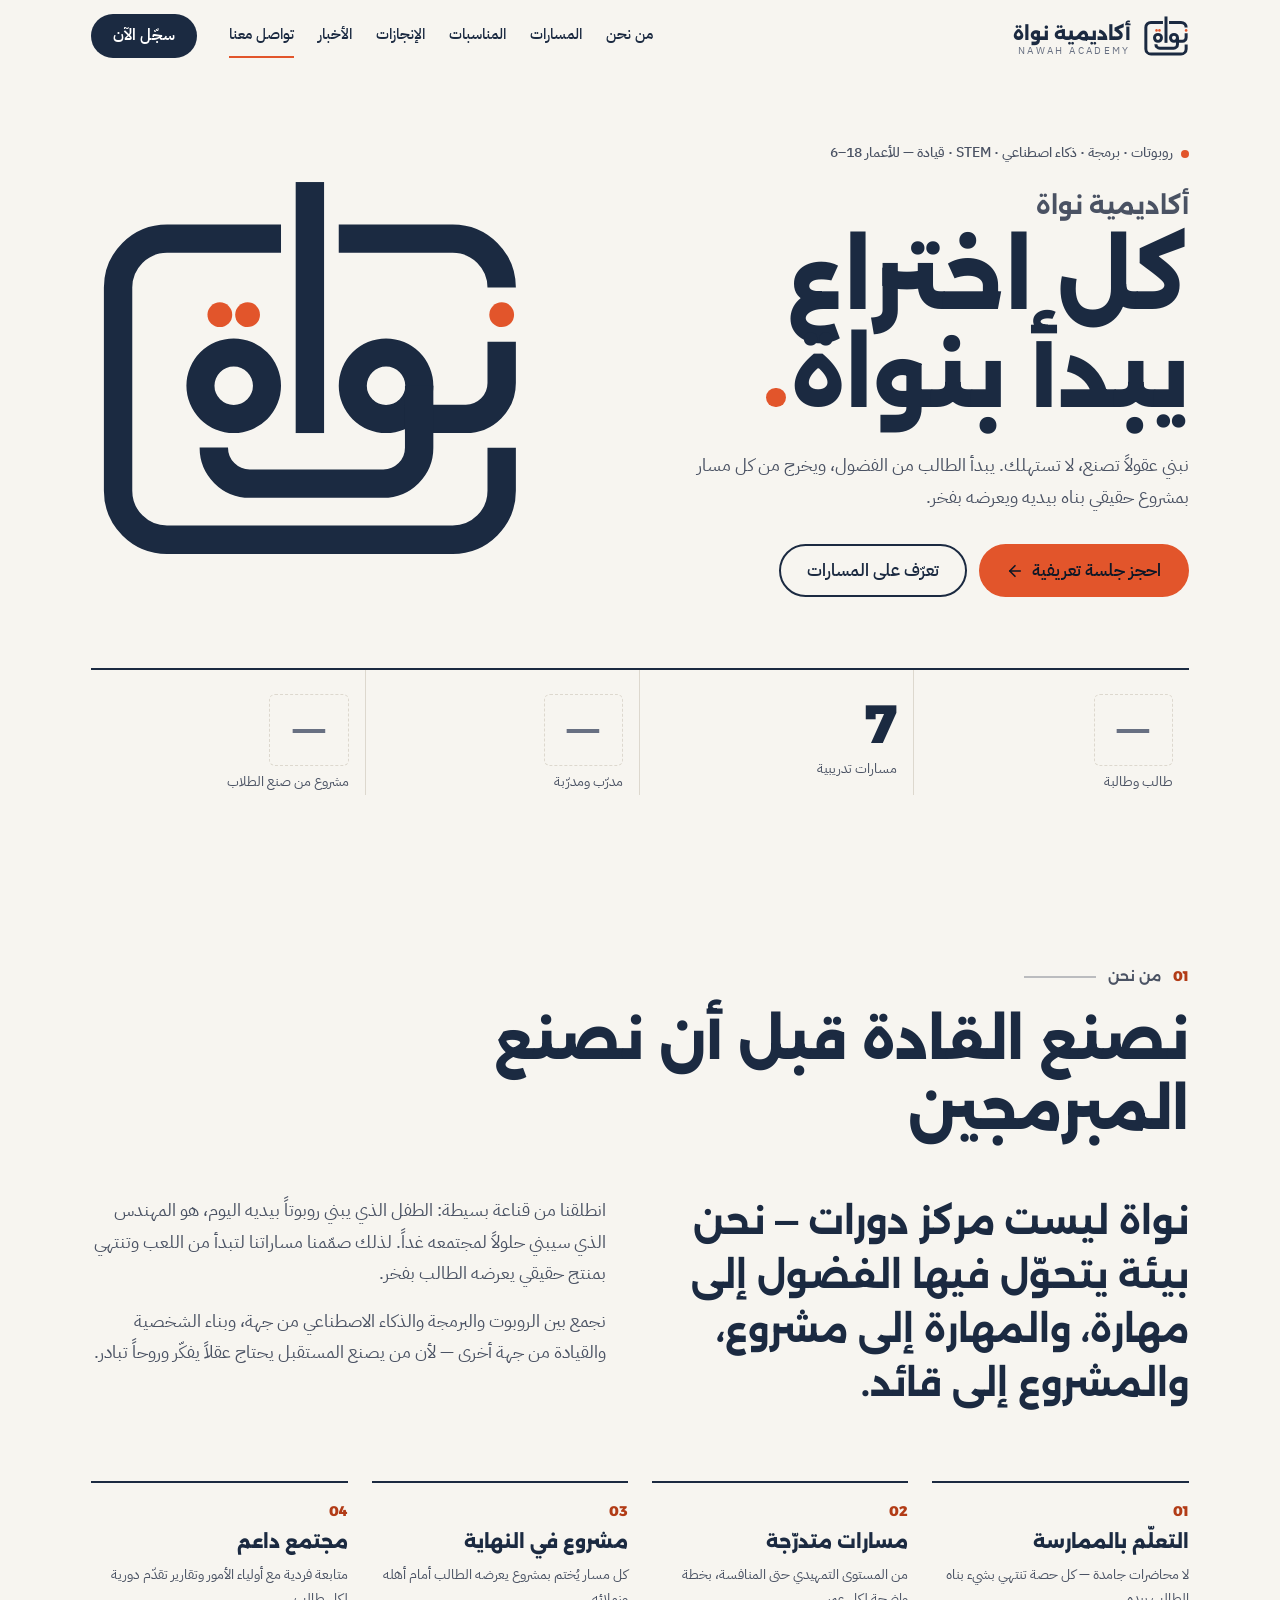
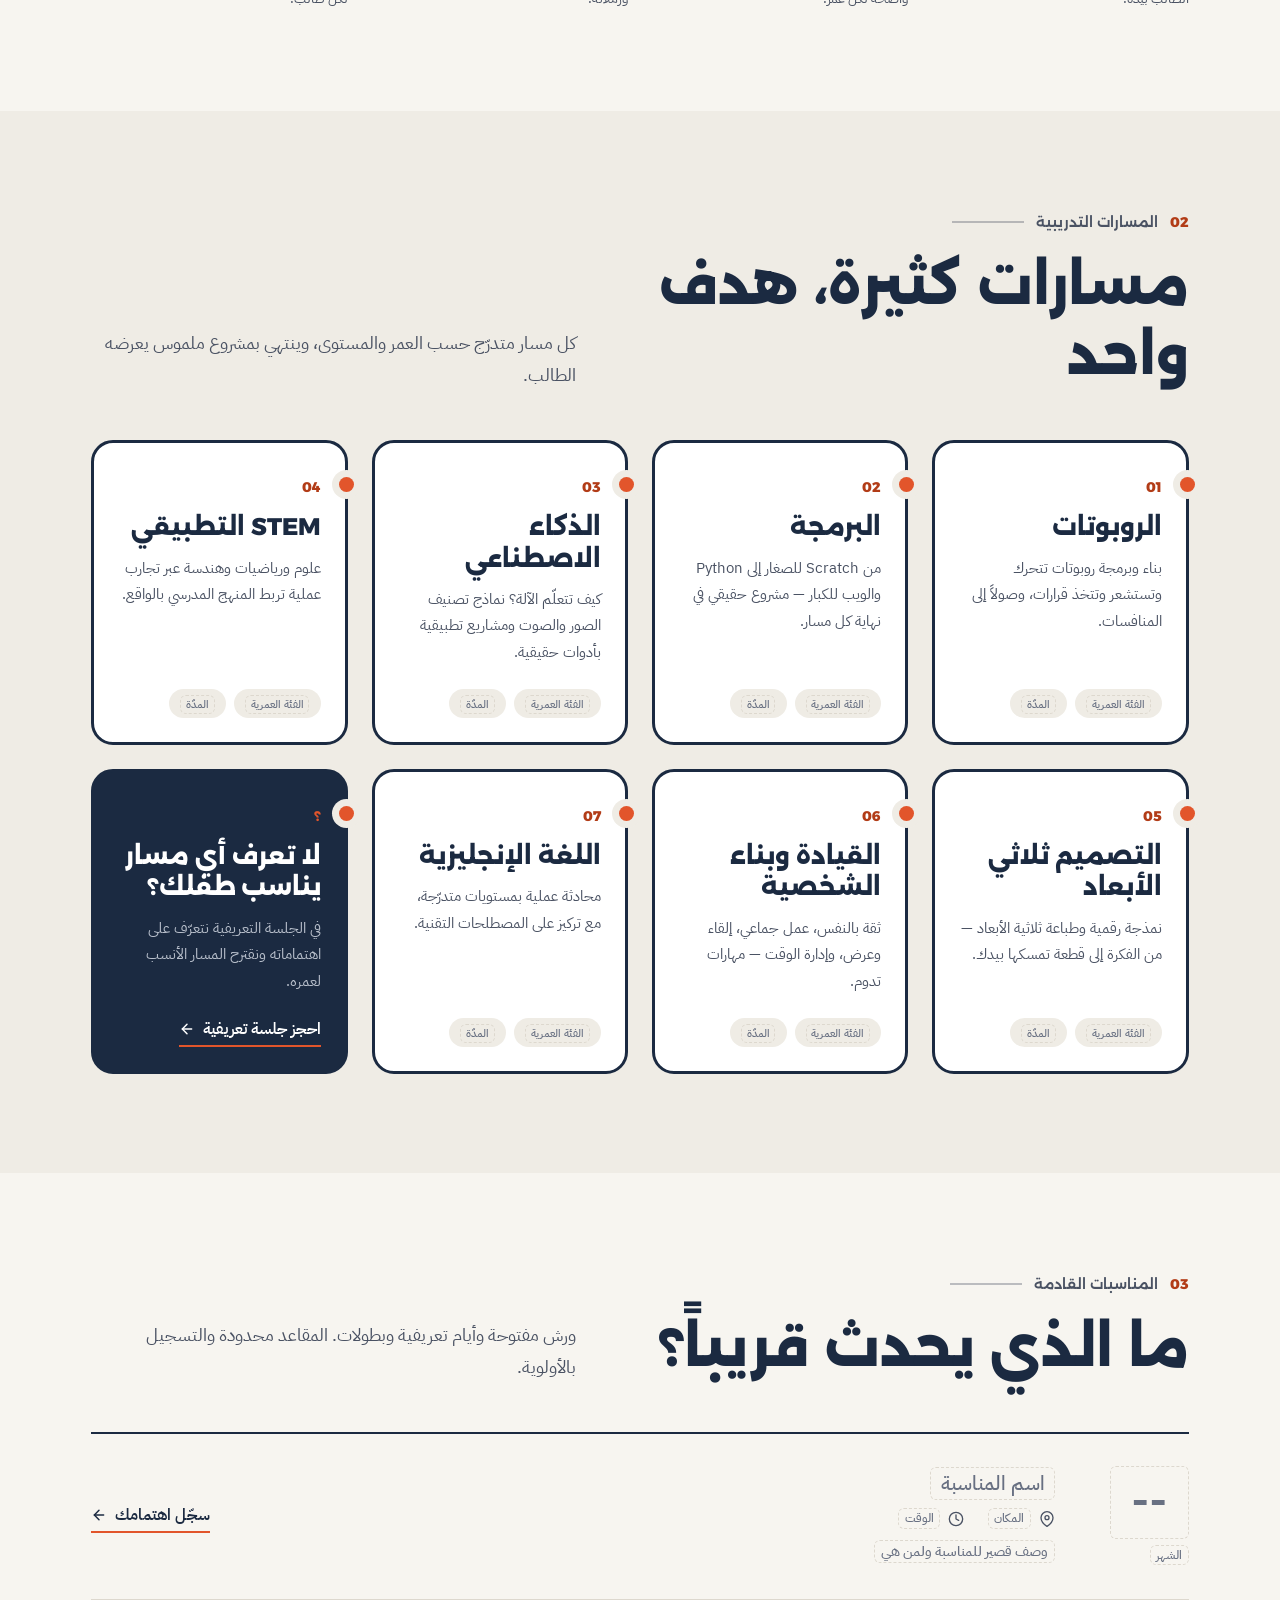
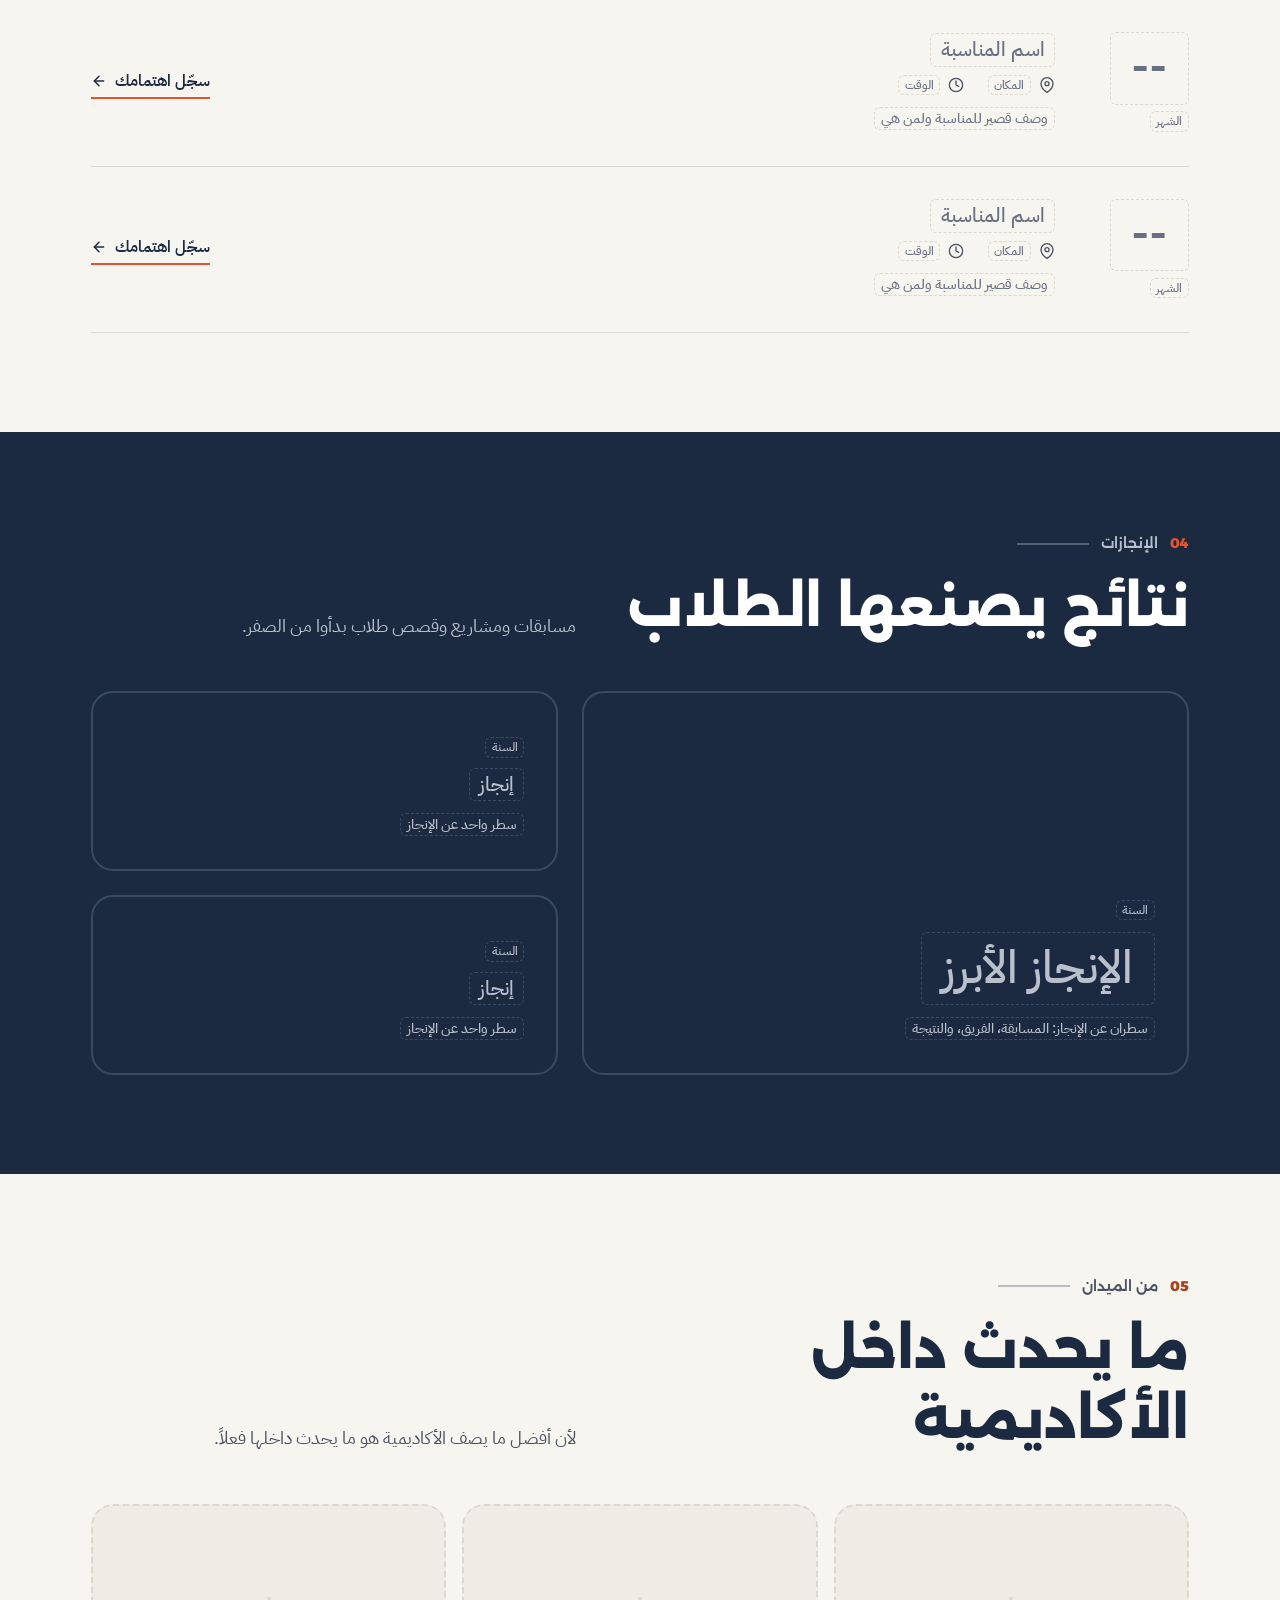
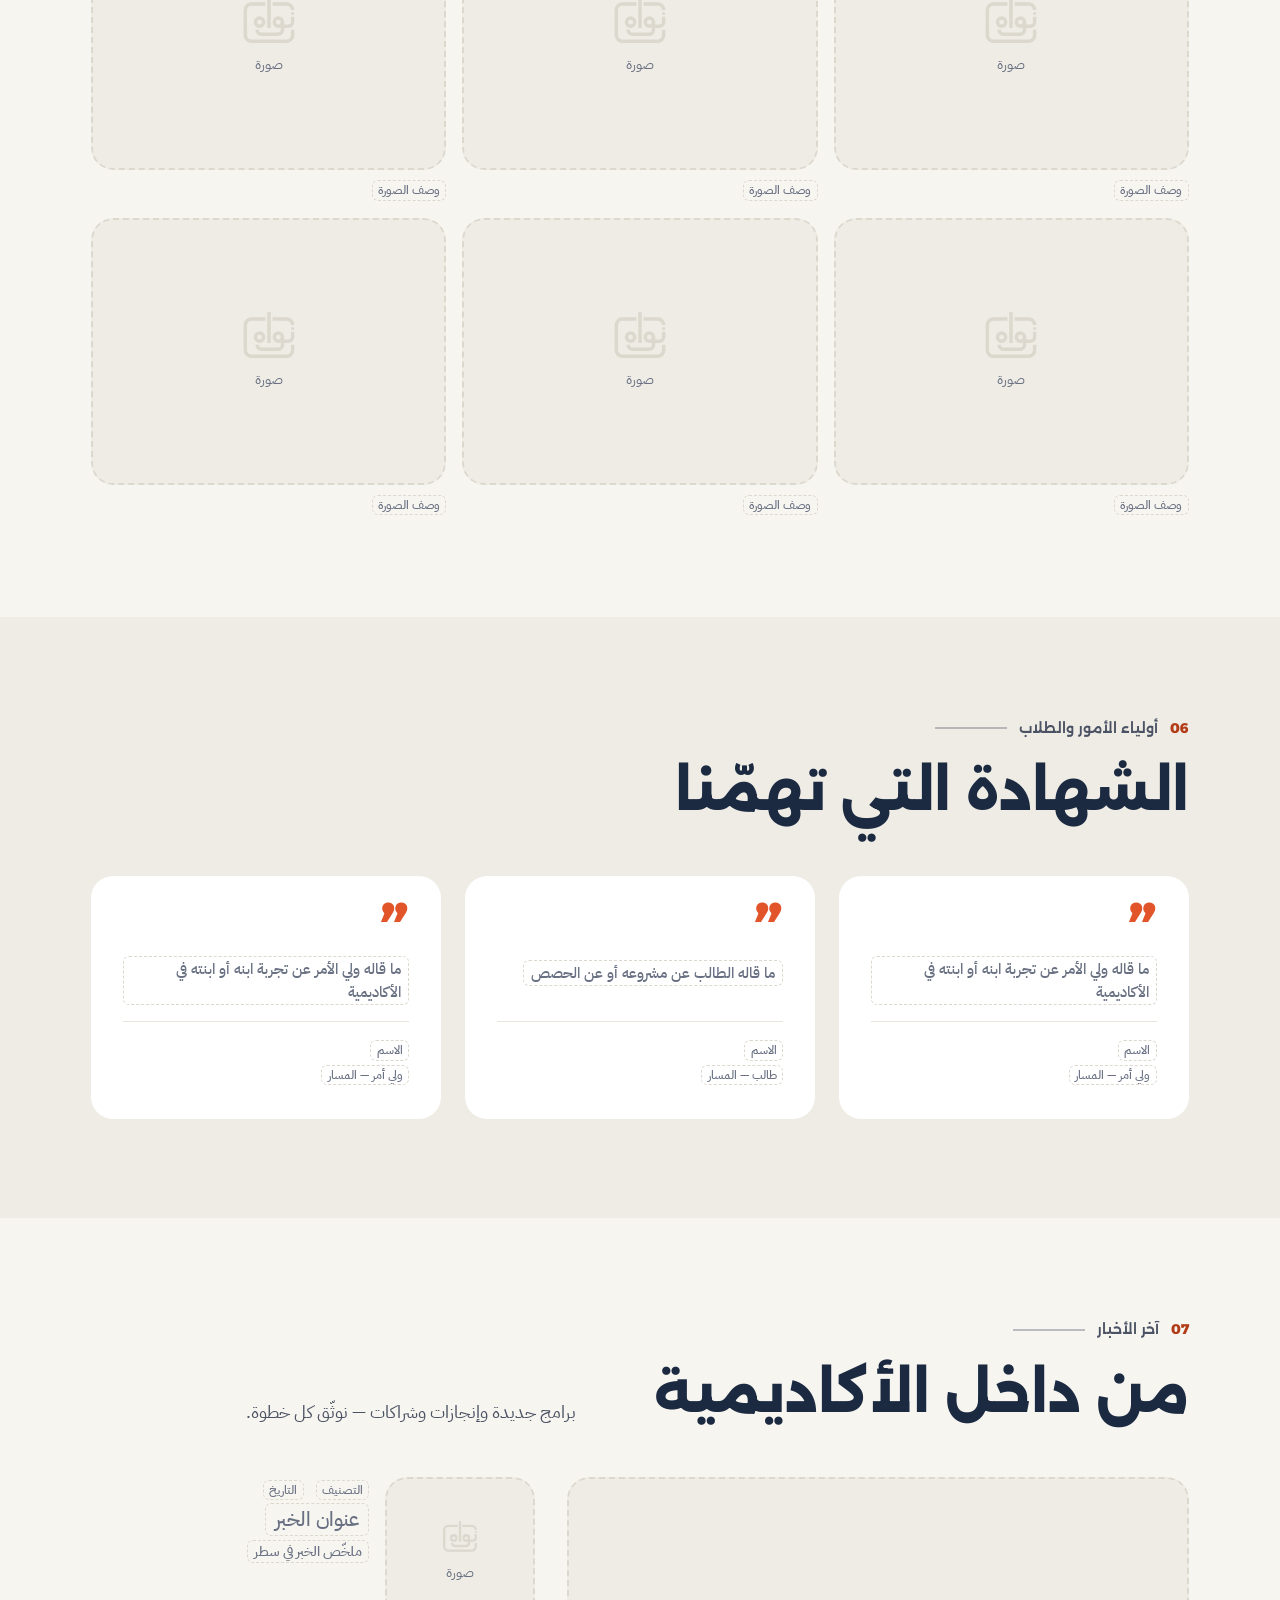
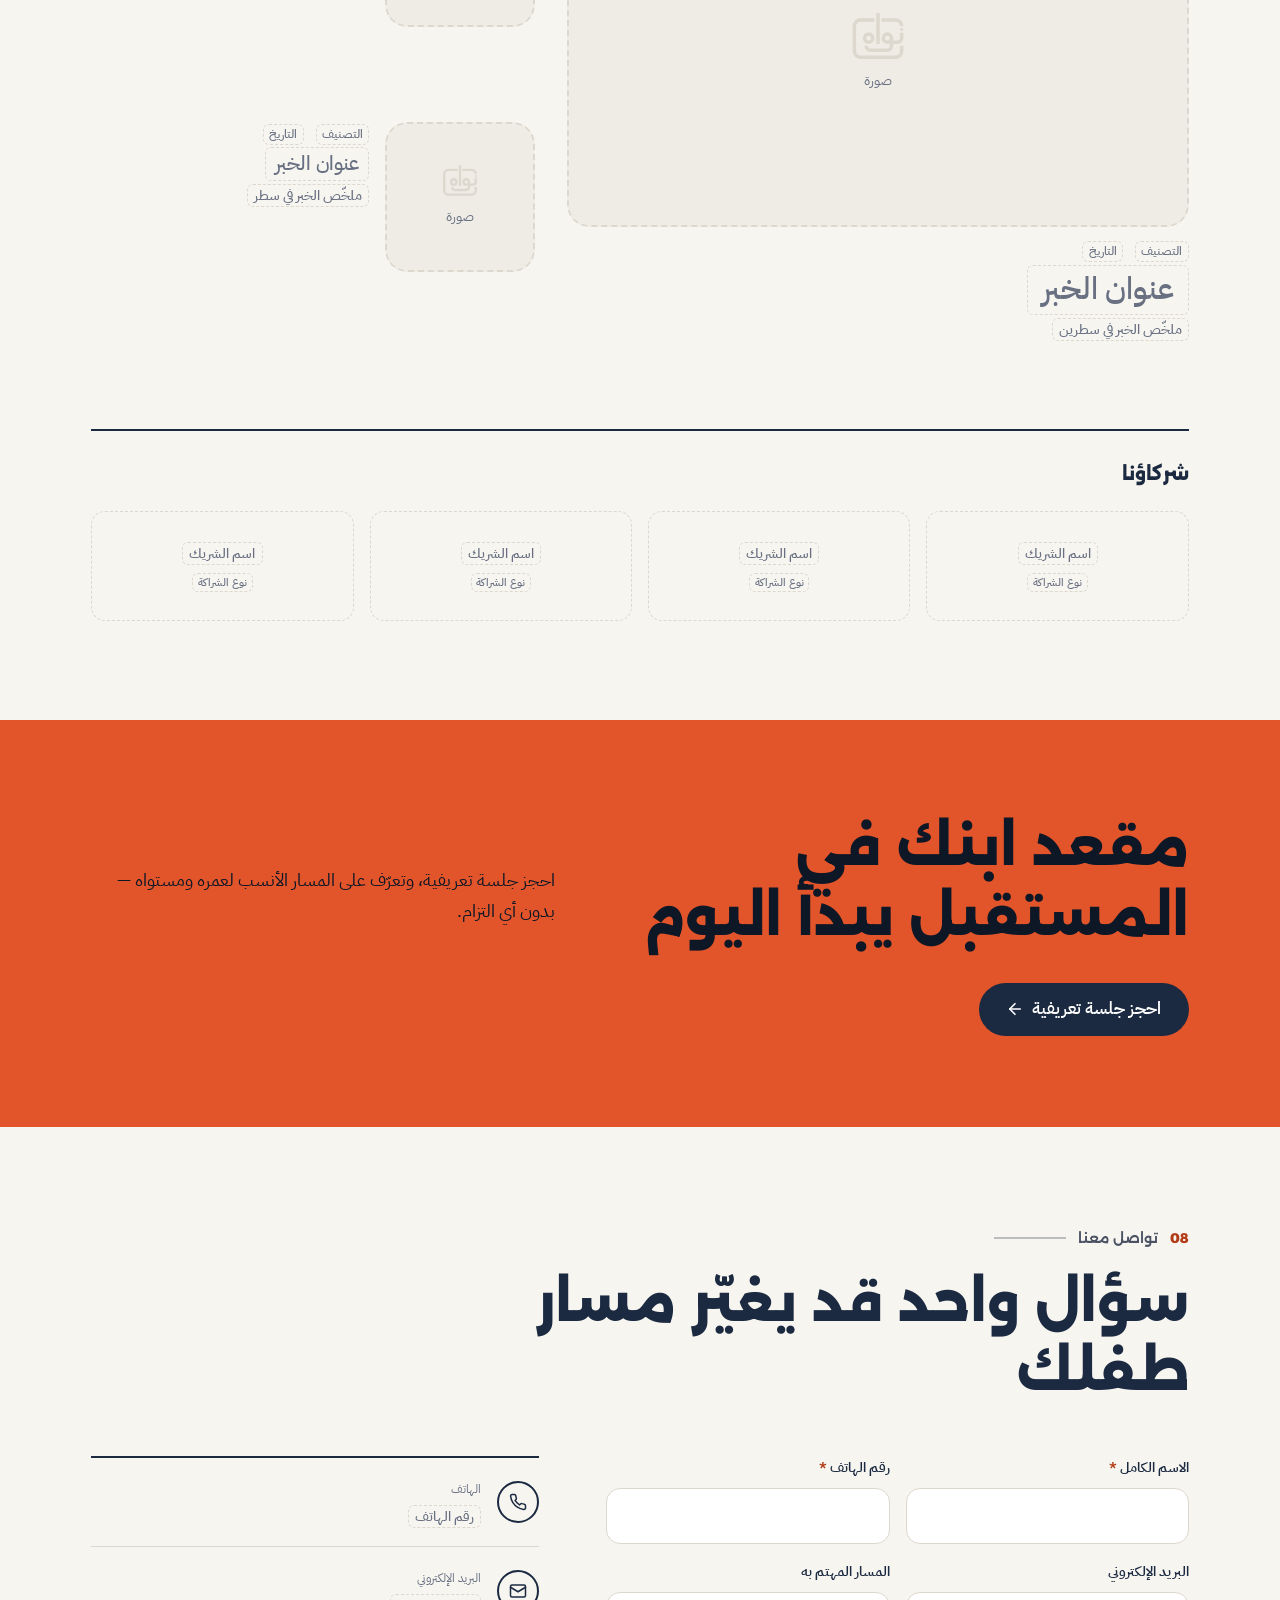
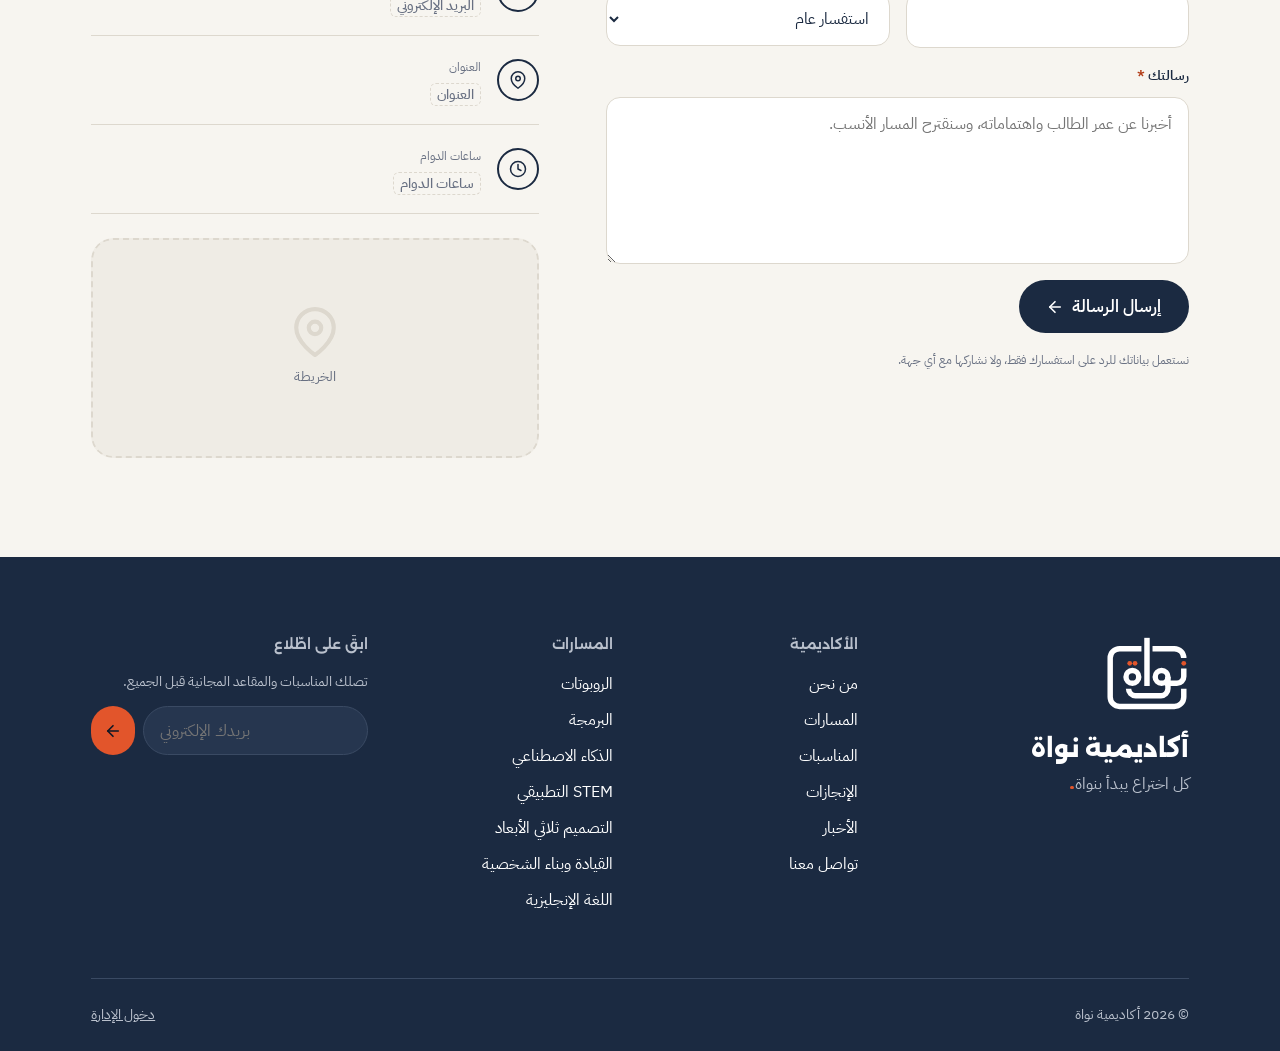
==== commit c393f773: "الواجهة: حذف شرح الحروف تحت الشعار، واسم الأكاديمية على قاع الشعار - حُذف سطر معاني الحروف تحت شعار " ====
--- a/site/index.html
+++ b/site/index.html
@@ -106,7 +106,7 @@
 <section class="hero" id="home">
   <div class="page hero__in">
     <div class="hero__copy">
-      <p class="hero__kicker">روبوتات · برمجة · ذكاء اصطناعي · STEM · قيادة — للأعمار <bdi class="nowrap" dir="ltr">6–18</bdi></p>
+      <p class="hero__kicker"><span>روبوتات · برمجة · ذكاء اصطناعي · STEM · قيادة — للأعمار <bdi class="nowrap" dir="ltr">6–18</bdi></span></p>
       <h1>
         <span class="hero__name">أكاديمية نواة</span>
         <span class="hero__title">كل اختراع <span class="nowrap">يبدأ بنواة<i class="dot" aria-hidden="true"></i></span></span>
@@ -123,11 +123,6 @@
 
     <figure class="hero__art" dir="ltr">
       <svg class="mark" viewBox="-564 -1619 2685 2440" role="img" aria-label="شعار أكاديمية نواة: كلمة «نواة» على شكل وجه روبوت"><path d="M955 -1192 L1654 -1192 A300 300 0 0 1 1954 -892 L1954 -892" fill="none" stroke="currentColor" stroke-width="174"/><path d="M1954 90 L1954 354 A300 300 0 0 1 1654 654 L-98 654 A300 300 0 0 1 -398 354 L-398 -892 A300 300 0 0 1 -98 -1192 L601 -1192" fill="none" stroke="currentColor" stroke-width="174"/><rect x="691" y="-1539" width="174" height="1539" fill="currentColor"/><g class="eye"><path d="M21 -290 A290 290 0 1 0 601 -290 A290 290 0 1 0 21 -290 Z M193 -290 A118 118 0 1 1 429 -290 A118 118 0 1 1 193 -290 Z" fill="currentColor" fill-rule="evenodd"/></g><circle cx="226" cy="-726" r="76" style="fill:var(--logo-dot,#E2552B)"/><circle cx="396" cy="-726" r="76" style="fill:var(--logo-dot,#E2552B)"/><g class="eye"><path d="M955 -290 A290 290 0 1 0 1535 -290 A290 290 0 1 0 955 -290 Z M1127 -290 A118 118 0 1 1 1363 -290 A118 118 0 1 1 1127 -290 Z" fill="currentColor" fill-rule="evenodd"/></g><path d="M1954 -560 L1954 -307 A220 220 0 0 1 1734 -87 L1361 -87" fill="none" stroke="currentColor" stroke-width="174"/><path d="M1448 -290 L1448 90 A220 220 0 0 1 1228 310 L409 310 A220 220 0 0 1 189 90 L189 88" fill="none" stroke="currentColor" stroke-width="174" stroke-linecap="butt" stroke-linejoin="round"/><circle cx="1954" cy="-726" r="76" style="fill:var(--logo-dot,#E2552B)"/></svg>
-      <figcaption class="anno" dir="rtl" aria-hidden="true">
-        <span class="anno__item anno__item--alef" dir="rtl"><b>ا</b> هوائي يلتقط الأسئلة</span>
-        <span class="anno__item anno__item--dot" dir="rtl"><b>ن</b> النواة — الفكرة الأولى</span>
-        <span class="anno__item anno__item--smile" dir="rtl"><b>و</b> ابتسامة من صنع شيئاً بيده</span>
-      </figcaption>
     </figure>
   </div>
 
--- a/site/css/style.css
+++ b/site/css/style.css
@@ -141,7 +141,9 @@
   display: flex; align-items: center; gap: var(--s-6);
 }
 
-.brand { display: inline-flex; align-items: center; gap: var(--s-3); text-decoration: none; color: var(--c-ink); }
+/* النص يقف على قاع الشعار لا على منتصفه: عصا الألف ترفع صندوق الشعار، فلو
+   توسّط النصُّ الصندوقَ لبدا مرفوعاً عن الوجه. على القاع يتوسّط الوجهَ نفسه. */
+.brand { display: inline-flex; align-items: flex-end; gap: var(--s-3); text-decoration: none; color: var(--c-ink); }
 .brand__mark { width: 46px; height: 42px; }
 .brand__text { display: flex; flex-direction: column; line-height: 1.15; }
 .brand__name { font-family: var(--f-display); font-weight: 800; font-size: 1.12rem; }
@@ -182,11 +184,11 @@
 .hero__in { display: grid; grid-template-columns: 1.15fr .85fr; gap: clamp(2rem, 1rem + 4vw, 5rem); align-items: center; }
 
 .hero__kicker {
-  display: inline-flex; align-items: center; gap: var(--s-2);
+  display: inline-flex; align-items: flex-start; gap: var(--s-2);
   font-size: var(--t-sm); font-weight: 500; color: var(--c-text-soft);
   margin-block-end: var(--s-5);
 }
-.hero__kicker::before { content: ""; width: 8px; height: 8px; border-radius: 50%; background: var(--c-accent); }
+.hero__kicker::before { content: ""; flex-shrink: 0; width: 8px; height: 8px; margin-block-start: .65em; border-radius: 50%; background: var(--c-accent); }
 
 .hero h1 { display: flex; flex-direction: column; gap: var(--s-2); }
 .hero__name  { font-weight: 700; font-size: var(--t-xl); color: var(--c-text-soft); }
@@ -202,15 +204,6 @@
 @keyframes blink {
   0%, 93%, 100% { transform: scaleY(1); }
   95.5%         { transform: scaleY(.1); }
-}
-
-/* شرح الشعار: أرقام صغيرة على الشعار، والمعنى في سطر تحته */
-.anno { display: flex; flex-direction: column; align-items: flex-start; gap: var(--s-2); margin-block-start: var(--s-5); padding-inline-start: 6%; }
-.anno__item { display: inline-flex; align-items: center; gap: var(--s-2); font-size: var(--t-sm); color: var(--c-text-soft); }
-.anno__item b {
-  display: inline-grid; place-items: center; width: 26px; height: 26px; border-radius: 50%;
-  border: var(--stroke) solid var(--c-ink); color: var(--c-ink);
-  font-family: var(--f-display); font-weight: 800; font-size: .95rem; line-height: 1;
 }
 
 /* أرقام الأكاديمية */
